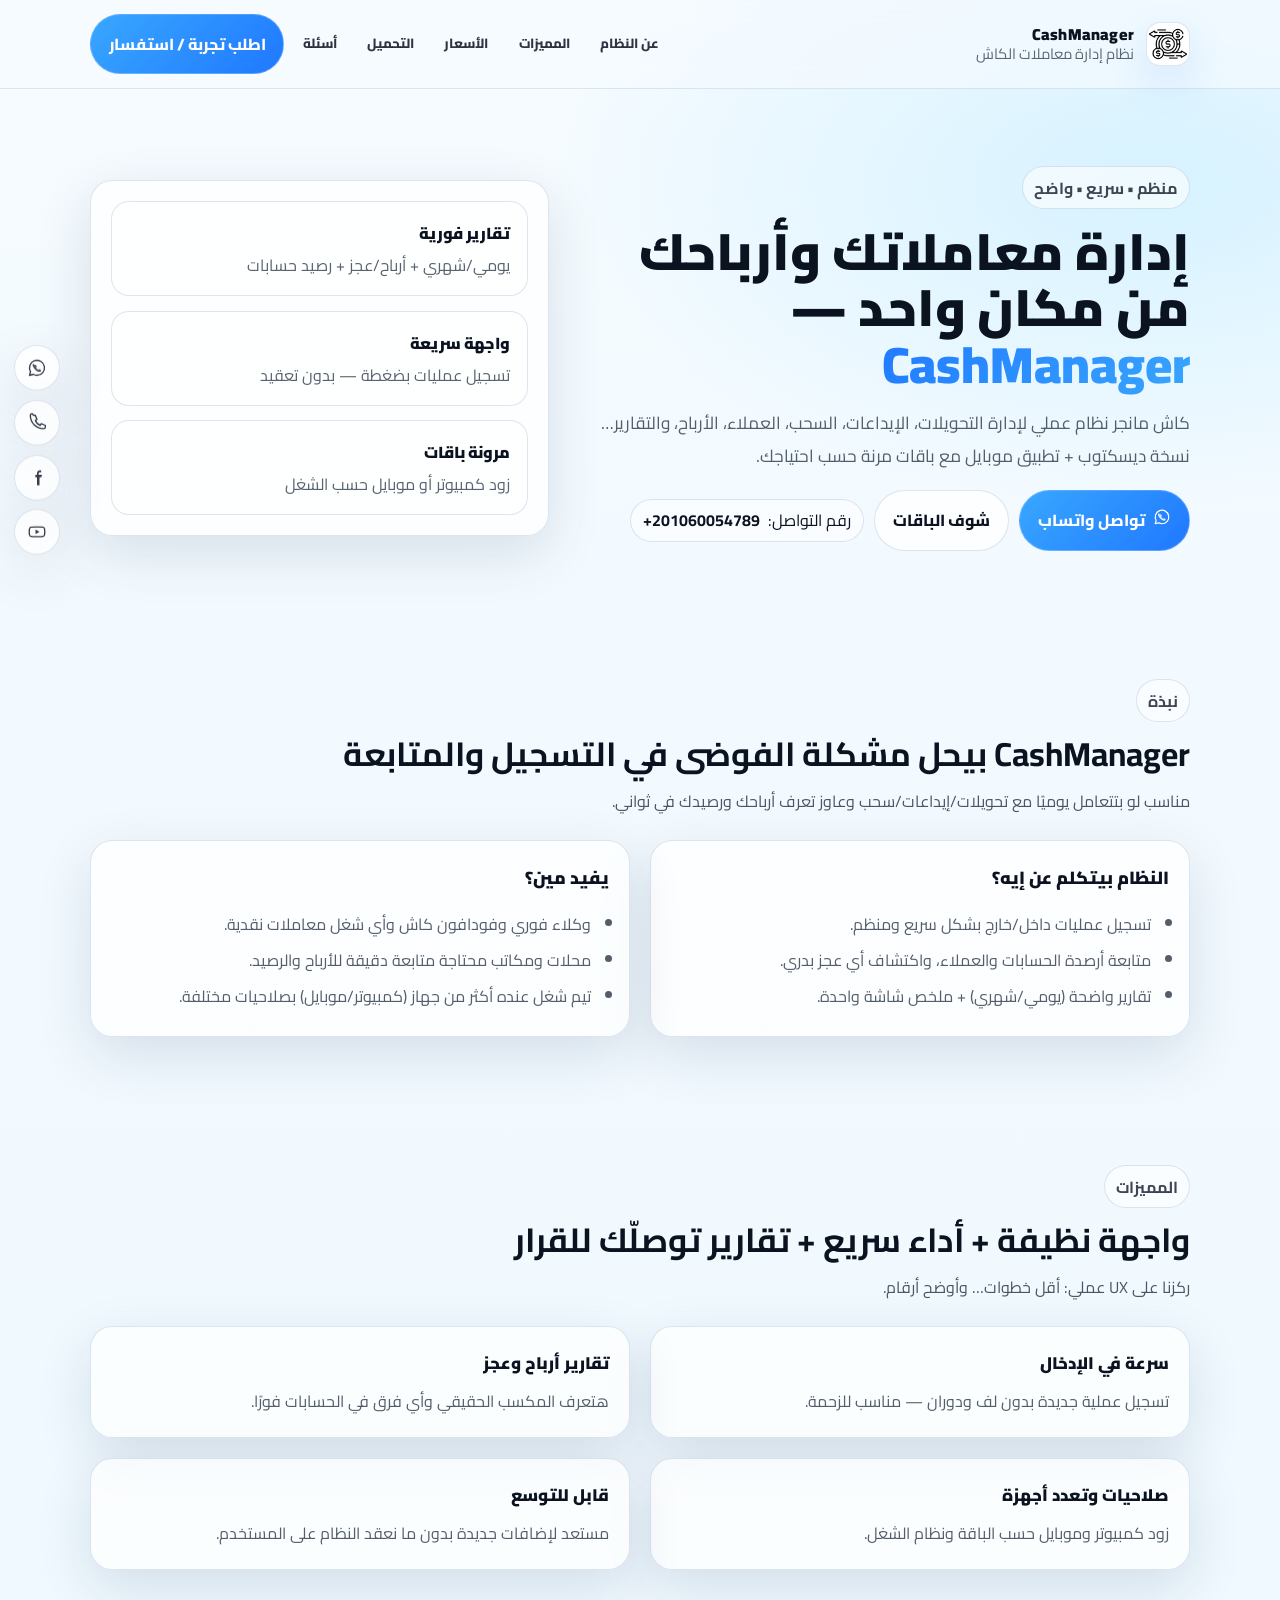
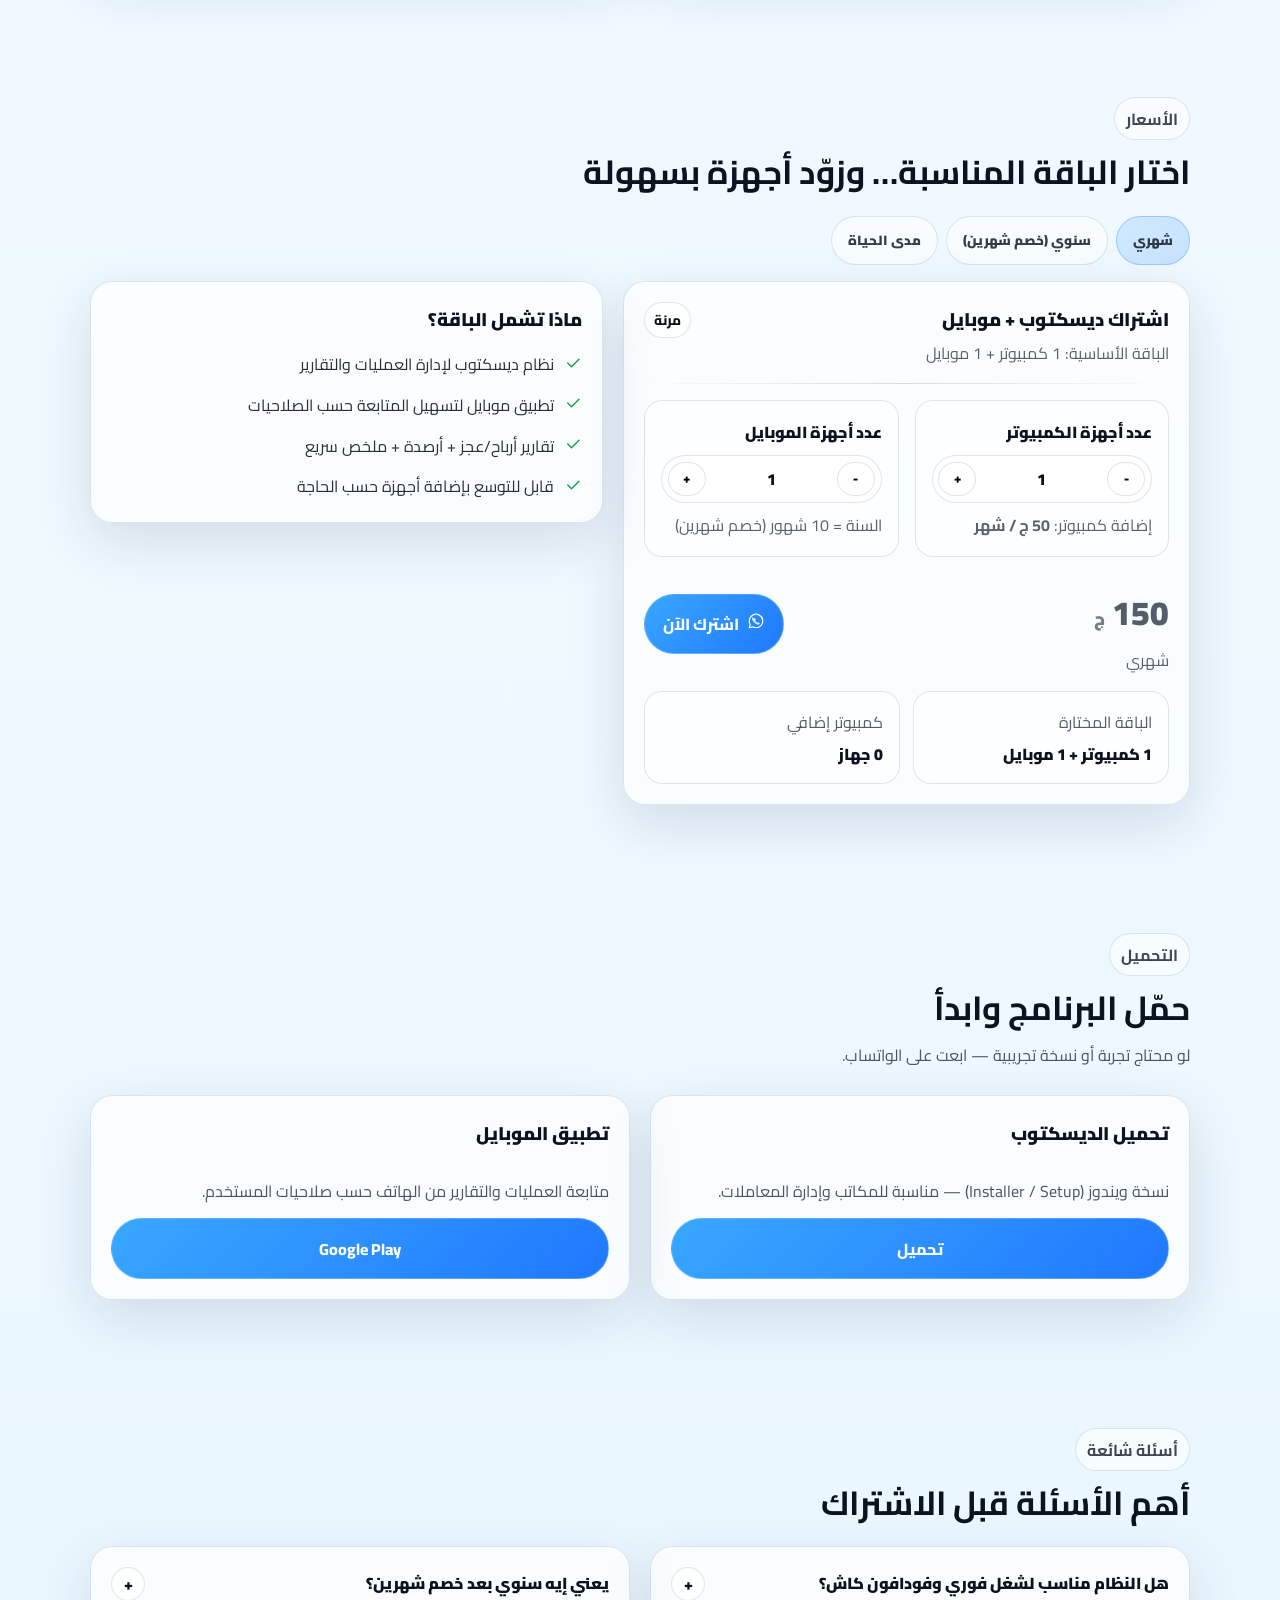
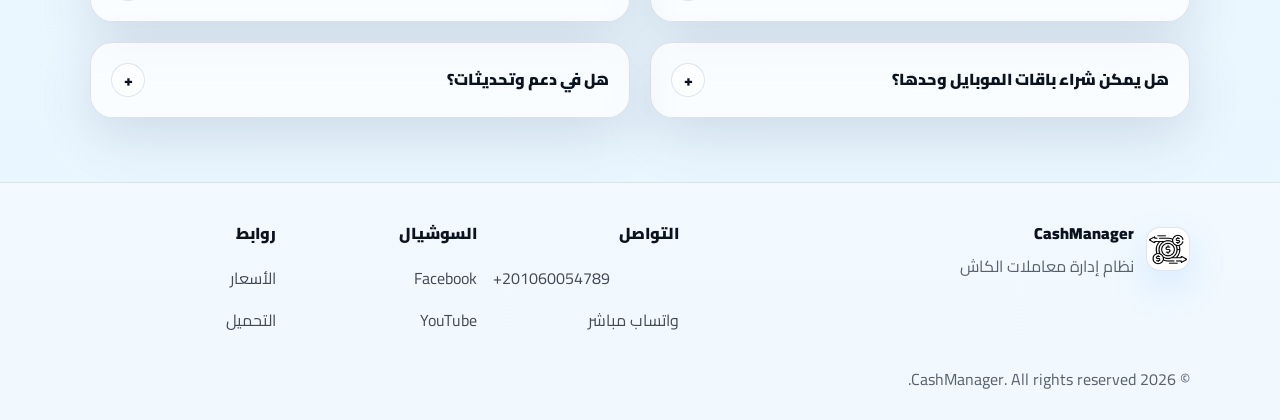
==== index.html @ 5c32ee6b "-- --" ====
<!doctype html>
<html lang="ar" dir="rtl">
	<head>
		<meta charset="utf-8" />
		<meta name="viewport" content="width=device-width, initial-scale=1" />

		<!-- Cairo font -->
		<link rel="preconnect" href="https://fonts.googleapis.com" />
		<link rel="preconnect" href="https://fonts.gstatic.com" crossorigin />
		<link href="https://fonts.googleapis.com/css2?family=Cairo:wght@400;500;600;700;800&display=swap" rel="stylesheet" />

		
		<link href="./_app/immutable/assets/0.DkdfR3IE.css" rel="stylesheet">
		<link href="./_app/immutable/assets/2.aLhR2nIa.css" rel="stylesheet">
		<link rel="modulepreload" href="./_app/immutable/entry/start.CxM_EbAg.js">
		<link rel="modulepreload" href="./_app/immutable/chunks/C6IW5jal.js">
		<link rel="modulepreload" href="./_app/immutable/chunks/QAJu52pt.js">
		<link rel="modulepreload" href="./_app/immutable/chunks/kvc7WWuY.js">
		<link rel="modulepreload" href="./_app/immutable/entry/app.K49QVnxZ.js">
		<link rel="modulepreload" href="./_app/immutable/chunks/BQ19ql32.js">
		<link rel="modulepreload" href="./_app/immutable/nodes/0.DTExUBHx.js">
		<link rel="modulepreload" href="./_app/immutable/chunks/DjCPJbCy.js">
		<link rel="modulepreload" href="./_app/immutable/nodes/2.DR9YFFTE.js"><title>CashManager | كاش مانجر</title><!-- HEAD_svelte-ve8sf5_START --><meta name="description" content="نظام إدارة معاملات وأرباح وتقارير — بسيط، سريع، ومرن. نسخة ديسكتوب + تطبيق موبايل."><meta name="theme-color" content="#39a7ff"><link rel="icon" href="./favicon.png"><meta property="og:title" content="CashManager | كاش مانجر"><meta property="og:description" content="نظام إدارة معاملات وأرباح وتقارير — بسيط، سريع، ومرن. نسخة ديسكتوب + تطبيق موبايل."><meta property="og:type" content="website"><!-- HEAD_svelte-ve8sf5_END -->
	</head>
	<body data-sveltekit-preload-data="hover">
		<div style="display: contents">   <header class="header svelte-vjf5kc"><div class="container bar svelte-vjf5kc"><a class="brand svelte-vjf5kc" href="#top" aria-label="CashManager"><span class="mark svelte-vjf5kc" aria-hidden="true" data-svelte-h="svelte-1oi4big"><img class="logoImg" src="/logo.png" alt=""></span> <div class="brandText svelte-vjf5kc"><div class="name svelte-vjf5kc">CashManager</div> <div class="tag svelte-vjf5kc" data-svelte-h="svelte-ge29hu">نظام إدارة معاملات الكاش</div></div></a> <nav class="nav desktop svelte-vjf5kc" aria-label="Primary"><button class="link svelte-vjf5kc">عن النظام</button><button class="link svelte-vjf5kc">المميزات</button><button class="link svelte-vjf5kc">الأسعار</button><button class="link svelte-vjf5kc">التحميل</button><button class="link svelte-vjf5kc">أسئلة</button> <a class="btn primary" href="https://wa.me/201060054789" target="_blank" rel="noreferrer" data-svelte-h="svelte-kxjh2m">اطلب تجربة / استفسار</a></nav> <button class="burger svelte-vjf5kc" aria-label="Open menu" data-svelte-h="svelte-1cc8hrv"><span class="svelte-vjf5kc"></span> <span class="svelte-vjf5kc"></span> <span class="svelte-vjf5kc"></span></button></div>  </header> <section id="top" class="hero svelte-jypohh"><div class="container content svelte-jypohh"><div class="wrap svelte-jypohh"><div style="--ry:18px; --rdelay:0ms;" class="svelte-14bu1cg"><div class="kicker" data-svelte-h="svelte-1g2v6u5">منظم • سريع • واضح</div> </div> <div style="--ry:18px; --rdelay:90ms;" class="svelte-14bu1cg"><h1 class="h1 svelte-jypohh" data-svelte-h="svelte-66hs6m">إدارة معاملاتك وأرباحك من مكان واحد — <span class="svelte-jypohh">CashManager</span></h1> </div> <div style="--ry:18px; --rdelay:160ms;" class="svelte-14bu1cg"><p class="lead svelte-jypohh" data-svelte-h="svelte-1xpn3n0">كاش مانجر نظام عملي لإدارة التحويلات، الإيداعات، السحب، العملاء، الأرباح، والتقارير…
          <br>نسخة ديسكتوب + تطبيق موبايل مع باقات مرنة حسب احتياجك.</p> </div> <div style="--ry:18px; --rdelay:230ms;" class="svelte-14bu1cg"><div class="cta svelte-jypohh"><a class="btn primary" href="https://wa.me/201060054789" target="_blank" rel="noreferrer"><span class="i svelte-jypohh" aria-hidden="true"><!-- HTML_TAG_START --><svg viewBox="0 0 24 24" fill="none" aria-hidden="true">
    <path d="M12 21a9 9 0 1 0-7.74-4.4L3 21l4.6-1.2A8.96 8.96 0 0 0 12 21Z" stroke="currentColor" stroke-width="1.6" stroke-linejoin="round"/>
    <path d="M9.2 8.8c.3-.4.6-.4.9-.3l.7.3c.2.1.3.2.4.4l.5 1.2c.1.2.1.5-.1.6l-.4.4c-.2.2-.2.4-.1.6.5.9 1.4 1.8 2.3 2.3.2.1.4.1.6-.1l.4-.4c.2-.2.4-.2.6-.1l1.2.5c.2.1.3.2.4.4l.3.7c.1.3 0 .6-.3.9-.5.5-1.7 1-3 .5-1.3-.5-2.7-1.4-4-2.7-1.3-1.3-2.2-2.7-2.7-4-.5-1.3 0-2.5.5-3Z" fill="currentColor" opacity=".85"/>
  </svg><!-- HTML_TAG_END --></span>
            تواصل واتساب</a> <a class="btn" href="#pricing" data-svelte-h="svelte-1r21gbq">شوف الباقات</a> <span class="pill svelte-jypohh">رقم التواصل: <b dir="ltr">+201060054789</b></span></div> </div></div> <div style="--ry:18px; --rdelay:260ms;" class="svelte-14bu1cg"><div class="heroCard card pad svelte-jypohh" data-svelte-h="svelte-6ywtw8"><div class="stat svelte-jypohh"><div class="n svelte-jypohh">تقارير فورية</div> <div class="d svelte-jypohh">يومي/شهري + أرباح/عجز + رصيد حسابات</div></div> <div class="stat svelte-jypohh"><div class="n svelte-jypohh">واجهة سريعة</div> <div class="d svelte-jypohh">تسجيل عمليات بضغطة — بدون تعقيد</div></div> <div class="stat svelte-jypohh"><div class="n svelte-jypohh">مرونة باقات</div> <div class="d svelte-jypohh">زود كمبيوتر أو موبايل حسب الشغل</div></div></div> </div></div> </section> <main><section id="about" class="section"><div class="container"><div style="--ry:14px; --rdelay:0ms;" class="svelte-14bu1cg"><div class="kicker">نبذة</div> <h2 class="h2">CashManager بيحل مشكلة الفوضى في التسجيل والمتابعة</h2> <p class="p">مناسب لو بتتعامل يوميًا مع تحويلات/إيداعات/سحب وعاوز تعرف أرباحك ورصيدك في ثواني.</p> </div> <div class="body svelte-17vlogq"><div class="gridA svelte-1yxn29x"><div style="--ry:14px; --rdelay:0ms;" class="svelte-14bu1cg"><div class="card pad" data-svelte-h="svelte-y9hecr"><div class="t svelte-1yxn29x">النظام بيتكلم عن إيه؟</div> <ul class="bullets svelte-1yxn29x"><li class="svelte-1yxn29x">تسجيل عمليات داخل/خارج بشكل سريع ومنظم.</li> <li class="svelte-1yxn29x">متابعة أرصدة الحسابات والعملاء، واكتشاف أي عجز بدري.</li> <li class="svelte-1yxn29x">تقارير واضحة (يومي/شهري) + ملخص شاشة واحدة.</li></ul></div> </div> <div style="--ry:14px; --rdelay:120ms;" class="svelte-14bu1cg"><div class="card pad" data-svelte-h="svelte-hjtms6"><div class="t svelte-1yxn29x">يفيد مين؟</div> <ul class="bullets svelte-1yxn29x"><li class="svelte-1yxn29x">وكلاء فوري وفودافون كاش وأي شغل معاملات نقدية.</li> <li class="svelte-1yxn29x">محلات ومكاتب محتاجة متابعة دقيقة للأرباح والرصيد.</li> <li class="svelte-1yxn29x">تيم شغل عنده أكثر من جهاز (كمبيوتر/موبايل) بصلاحيات مختلفة.</li></ul></div> </div></div></div></div> </section> <section id="features" class="section"><div class="container"><div style="--ry:14px; --rdelay:0ms;" class="svelte-14bu1cg"><div class="kicker">المميزات</div> <h2 class="h2">واجهة نظيفة + أداء سريع + تقارير توصلّك للقرار</h2> <p class="p">ركزنا على UX عملي: أقل خطوات… وأوضح أرقام.</p> </div> <div class="body svelte-17vlogq"><div class="feat svelte-1yxn29x"><div style="--ry:14px; --rdelay:0ms;" class="svelte-14bu1cg"><div class="card pad item svelte-1yxn29x" data-svelte-h="svelte-co4zle"><div class="h svelte-1yxn29x">سرعة في الإدخال</div> <div class="p svelte-1yxn29x">تسجيل عملية جديدة بدون لف ودوران — مناسب للزحمة.</div></div> </div> <div style="--ry:14px; --rdelay:80ms;" class="svelte-14bu1cg"><div class="card pad item svelte-1yxn29x" data-svelte-h="svelte-3ibjg4"><div class="h svelte-1yxn29x">تقارير أرباح وعجز</div> <div class="p svelte-1yxn29x">هتعرف المكسب الحقيقي وأي فرق في الحسابات فورًا.</div></div> </div> <div style="--ry:14px; --rdelay:160ms;" class="svelte-14bu1cg"><div class="card pad item svelte-1yxn29x" data-svelte-h="svelte-1yn89fn"><div class="h svelte-1yxn29x">صلاحيات وتعدد أجهزة</div> <div class="p svelte-1yxn29x">زود كمبيوتر وموبايل حسب الباقة ونظام الشغل.</div></div> </div> <div style="--ry:14px; --rdelay:240ms;" class="svelte-14bu1cg"><div class="card pad item svelte-1yxn29x" data-svelte-h="svelte-1wn8ois"><div class="h svelte-1yxn29x">قابل للتوسع</div> <div class="p svelte-1yxn29x">مستعد لإضافات جديدة بدون ما نعقد النظام على المستخدم.</div></div> </div></div></div></div> </section> <section id="pricing" class="section"><div class="container"><div style="--ry:14px; --rdelay:0ms;" class="svelte-14bu1cg"><div class="kicker">الأسعار</div> <h2 class="h2">اختار الباقة المناسبة… وزوّد أجهزة بسهولة</h2>  </div> <div class="body svelte-17vlogq"><div class="calc svelte-1x0um4e"><div style="--ry:14px; --rdelay:0ms;" class="svelte-14bu1cg"><div class="tabs svelte-1x0um4e"><button class="svelte-1x0um4e active" data-svelte-h="svelte-qnk1iw">شهري</button> <button class="svelte-1x0um4e" data-svelte-h="svelte-1a4wmz6">سنوي (خصم شهرين)</button> <button class="svelte-1x0um4e" data-svelte-h="svelte-zetodd">مدى الحياة</button></div> </div> <div class="grid2 svelte-1x0um4e"><div style="--ry:14px; --rdelay:0ms;" class="svelte-14bu1cg"><div class="card pad"><div class="top svelte-1x0um4e"><div><div class="title svelte-1x0um4e" data-svelte-h="svelte-15chbm1">اشتراك ديسكتوب + موبايل</div> <div class="hint svelte-1x0um4e">الباقة الأساسية: 1 كمبيوتر + 1 موبايل</div></div> <span class="badge" data-svelte-h="svelte-bb1l2x">مرنة</span></div> <hr class="soft"> <div class="controls svelte-1x0um4e"><div class="ctrl svelte-1x0um4e"><label class="svelte-1x0um4e" data-svelte-h="svelte-1o2yvia">عدد أجهزة الكمبيوتر</label> <div class="stepper svelte-1x0um4e"><button aria-label="decrease pcs" class="svelte-1x0um4e" data-svelte-h="svelte-ekktr4">-</button> <span class="svelte-1x0um4e">1</span> <button aria-label="increase pcs" class="svelte-1x0um4e" data-svelte-h="svelte-90i6ik">+</button></div> <div class="note svelte-1x0um4e">إضافة كمبيوتر: <b>50 ج / شهر</b></div></div> <div class="ctrl svelte-1x0um4e"><label class="svelte-1x0um4e" data-svelte-h="svelte-1q8vytb">عدد أجهزة الموبايل</label> <div class="stepper svelte-1x0um4e"><button aria-label="decrease mobiles" class="svelte-1x0um4e" data-svelte-h="svelte-1qywwrb">-</button> <span class="svelte-1x0um4e">1</span> <button aria-label="increase mobiles" class="svelte-1x0um4e" data-svelte-h="svelte-q1nryv">+</button></div> <div class="note svelte-1x0um4e" data-svelte-h="svelte-i6mmfh">السنة = 10 شهور (خصم شهرين)</div></div></div> <div class="priceLine svelte-1x0um4e"><div class="price svelte-1x0um4e"><div class="p0 svelte-1x0um4e">150 <span class="svelte-1x0um4e" data-svelte-h="svelte-1uv5r7a">ج</span></div> <div class="p1 svelte-1x0um4e" data-svelte-h="svelte-2y8m2e">شهري</div></div> <a class="btn primary" href="https://wa.me/201060054789" target="_blank" rel="noreferrer"><span class="i svelte-1x0um4e" aria-hidden="true"><!-- HTML_TAG_START --><svg viewBox="0 0 24 24" fill="none" aria-hidden="true">
    <path d="M12 21a9 9 0 1 0-7.74-4.4L3 21l4.6-1.2A8.96 8.96 0 0 0 12 21Z" stroke="currentColor" stroke-width="1.6" stroke-linejoin="round"/>
    <path d="M9.2 8.8c.3-.4.6-.4.9-.3l.7.3c.2.1.3.2.4.4l.5 1.2c.1.2.1.5-.1.6l-.4.4c-.2.2-.2.4-.1.6.5.9 1.4 1.8 2.3 2.3.2.1.4.1.6-.1l.4-.4c.2-.2.4-.2.6-.1l1.2.5c.2.1.3.2.4.4l.3.7c.1.3 0 .6-.3.9-.5.5-1.7 1-3 .5-1.3-.5-2.7-1.4-4-2.7-1.3-1.3-2.2-2.7-2.7-4-.5-1.3 0-2.5.5-3Z" fill="currentColor" opacity=".85"/>
  </svg><!-- HTML_TAG_END --></span>
              اشترك الآن</a></div> <div class="miniGrid svelte-1x0um4e"><div class="miniCard svelte-1x0um4e"><div class="k svelte-1x0um4e" data-svelte-h="svelte-qsjwqw">الباقة المختارة</div> <div class="v svelte-1x0um4e">1 كمبيوتر + 1 موبايل</div></div> <div class="miniCard svelte-1x0um4e"><div class="k svelte-1x0um4e" data-svelte-h="svelte-1rzlids">كمبيوتر إضافي</div> <div class="v svelte-1x0um4e">0 جهاز</div></div></div></div> </div> <div style="--ry:14px; --rdelay:120ms;" class="svelte-14bu1cg"><div class="card pad"><div class="title svelte-1x0um4e" data-svelte-h="svelte-1v3eu5p">ماذا تشمل الباقة؟</div> <ul class="list svelte-1x0um4e"><li class="svelte-1x0um4e"><span class="dot svelte-1x0um4e" aria-hidden="true"><!-- HTML_TAG_START --><svg viewBox="0 0 24 24" fill="none" aria-hidden="true">
    <path d="M20 7 10 17l-5-5" stroke="currentColor" stroke-width="2" stroke-linecap="round" stroke-linejoin="round"/>
  </svg><!-- HTML_TAG_END --></span> نظام ديسكتوب لإدارة العمليات والتقارير</li> <li class="svelte-1x0um4e"><span class="dot svelte-1x0um4e" aria-hidden="true"><!-- HTML_TAG_START --><svg viewBox="0 0 24 24" fill="none" aria-hidden="true">
    <path d="M20 7 10 17l-5-5" stroke="currentColor" stroke-width="2" stroke-linecap="round" stroke-linejoin="round"/>
  </svg><!-- HTML_TAG_END --></span> تطبيق موبايل لتسهيل المتابعة حسب الصلاحيات</li> <li class="svelte-1x0um4e"><span class="dot svelte-1x0um4e" aria-hidden="true"><!-- HTML_TAG_START --><svg viewBox="0 0 24 24" fill="none" aria-hidden="true">
    <path d="M20 7 10 17l-5-5" stroke="currentColor" stroke-width="2" stroke-linecap="round" stroke-linejoin="round"/>
  </svg><!-- HTML_TAG_END --></span> تقارير أرباح/عجز + أرصدة + ملخص سريع</li> <li class="svelte-1x0um4e"><span class="dot svelte-1x0um4e" aria-hidden="true"><!-- HTML_TAG_START --><svg viewBox="0 0 24 24" fill="none" aria-hidden="true">
    <path d="M20 7 10 17l-5-5" stroke="currentColor" stroke-width="2" stroke-linecap="round" stroke-linejoin="round"/>
  </svg><!-- HTML_TAG_END --></span> قابل للتوسع بإضافة أجهزة حسب الحاجة</li></ul></div> </div></div> </div>  </div></div> </section> <section id="download" class="section"><div class="container"><div style="--ry:14px; --rdelay:0ms;" class="svelte-14bu1cg"><div class="kicker">التحميل</div> <h2 class="h2">حمّل البرنامج وابدأ</h2> <p class="p">لو محتاج تجربة أو نسخة تجريبية — ابعت على الواتساب.</p> </div> <div class="body svelte-17vlogq"><div class="grid svelte-1964j3o"><div style="--ry:14px; --rdelay:0ms;" class="svelte-14bu1cg"><div class="card pad dl svelte-1964j3o" data-svelte-h="svelte-7nsbp9"><div class="t svelte-1964j3o">تحميل الديسكتوب</div> <p class="p">نسخة ويندوز (Installer / Setup) — مناسبة للمكاتب وإدارة المعاملات.</p> <a class="btn primary" href="#" target="_blank" rel="noreferrer">تحميل</a></div> </div> <div style="--ry:14px; --rdelay:120ms;" class="svelte-14bu1cg"><div class="card pad dl svelte-1964j3o" data-svelte-h="svelte-azy12r"><div class="t svelte-1964j3o">تطبيق الموبايل</div> <p class="p">متابعة العمليات والتقارير من الهاتف حسب صلاحيات المستخدم.</p> <a class="btn primary" href="https://play.google.com/store/apps/details?id=com.elnahas.cashmanager&amp;hl=ar" target="_blank" rel="noreferrer">Google Play</a></div> </div> </div></div></div> </section> <section id="faq" class="section"><div class="container"><div style="--ry:14px; --rdelay:0ms;" class="svelte-14bu1cg"><div class="kicker">أسئلة شائعة</div> <h2 class="h2">أهم الأسئلة قبل الاشتراك</h2>  </div> <div class="body svelte-17vlogq"><div class="grid svelte-1nkvpyk"><div style="--ry:14px; --rdelay:0ms;" class="svelte-14bu1cg"><details class="card pad faq svelte-1nkvpyk"><summary class="svelte-1nkvpyk"><span class="q svelte-1nkvpyk">هل النظام مناسب لشغل فوري وفودافون كاش؟</span> <span class="plus svelte-1nkvpyk" aria-hidden="true" data-svelte-h="svelte-1q7n3av">+</span></summary> <div class="a svelte-1nkvpyk">نعم — هدفه تنظيم تسجيل العمليات والأرباح والتقارير بسرعة وبشكل واضح.</div></details>  </div><div style="--ry:14px; --rdelay:60ms;" class="svelte-14bu1cg"><details class="card pad faq svelte-1nkvpyk"><summary class="svelte-1nkvpyk"><span class="q svelte-1nkvpyk">يعني إيه سنوي بعد خصم شهرين؟</span> <span class="plus svelte-1nkvpyk" aria-hidden="true" data-svelte-h="svelte-1q7n3av">+</span></summary> <div class="a svelte-1nkvpyk">الاشتراك السنوي بيكون بسعر 10 شهور فقط (خصم شهرين) حسب جدول الأسعار.</div></details>  </div><div style="--ry:14px; --rdelay:120ms;" class="svelte-14bu1cg"><details class="card pad faq svelte-1nkvpyk"><summary class="svelte-1nkvpyk"><span class="q svelte-1nkvpyk">هل يمكن شراء باقات الموبايل وحدها؟</span> <span class="plus svelte-1nkvpyk" aria-hidden="true" data-svelte-h="svelte-1q7n3av">+</span></summary> <div class="a svelte-1nkvpyk">لا — باقات الموبايل تعتبر إضافة لأصحاب النظام.</div></details>  </div><div style="--ry:14px; --rdelay:180ms;" class="svelte-14bu1cg"><details class="card pad faq svelte-1nkvpyk"><summary class="svelte-1nkvpyk"><span class="q svelte-1nkvpyk">هل في دعم وتحديثات؟</span> <span class="plus svelte-1nkvpyk" aria-hidden="true" data-svelte-h="svelte-1q7n3av">+</span></summary> <div class="a svelte-1nkvpyk">نعم. في باقة مدى الحياة: السنة الأولى مجانية، وبعدها دعم/صيانة/تحديثات سنويًا برسوم ثابتة.</div></details>  </div> </div></div></div> </section></main> <footer class="foot svelte-1vn5fdb"><div class="container inner svelte-1vn5fdb"><a class="brand svelte-1vn5fdb" href="#top" aria-label="CashManager"><span class="mark svelte-1vn5fdb" aria-hidden="true" data-svelte-h="svelte-1oi4big"><img class="logoImg" src="/logo.png" alt=""></span> <div class="brandText"><div class="name svelte-1vn5fdb">CashManager</div> <div class="tag svelte-1vn5fdb" data-svelte-h="svelte-ge29hu">نظام إدارة معاملات الكاش</div></div></a> <div class="cols svelte-1vn5fdb"><div class="col"><div class="h svelte-1vn5fdb" data-svelte-h="svelte-st1h9c">التواصل</div> <a class="l svelte-1vn5fdb" href="tel:+201060054789" dir="ltr">+201060054789</a> <a class="l svelte-1vn5fdb" href="https://wa.me/201060054789" target="_blank" rel="noreferrer" data-svelte-h="svelte-lhkzzr">واتساب مباشر</a></div> <div class="col" data-svelte-h="svelte-oean12"><div class="h svelte-1vn5fdb">السوشيال</div> <a class="l svelte-1vn5fdb" href="https://www.facebook.com/kash.manjr.adart.mhlat.almwbayl" target="_blank" rel="noreferrer">Facebook</a> <a class="l svelte-1vn5fdb" href="https://www.youtube.com/@NexttFix" target="_blank" rel="noreferrer">YouTube</a></div> <div class="col" data-svelte-h="svelte-2umzx9"><div class="h svelte-1vn5fdb">روابط</div> <a class="l svelte-1vn5fdb" href="#pricing">الأسعار</a> <a class="l svelte-1vn5fdb" href="#download">التحميل</a></div></div></div> <div class="container copy svelte-1vn5fdb">© 2026 CashManager. All rights reserved.</div> </footer> <div class="dock svelte-pqv0c7" aria-label="Quick contact"><a class="fab svelte-pqv0c7" href="https://wa.me/201060054789" target="_blank" rel="noreferrer" aria-label="WhatsApp"><!-- HTML_TAG_START --><svg viewBox="0 0 24 24" fill="none" aria-hidden="true">
    <path d="M12 21a9 9 0 1 0-7.74-4.4L3 21l4.6-1.2A8.96 8.96 0 0 0 12 21Z" stroke="currentColor" stroke-width="1.6" stroke-linejoin="round"/>
    <path d="M9.2 8.8c.3-.4.6-.4.9-.3l.7.3c.2.1.3.2.4.4l.5 1.2c.1.2.1.5-.1.6l-.4.4c-.2.2-.2.4-.1.6.5.9 1.4 1.8 2.3 2.3.2.1.4.1.6-.1l.4-.4c.2-.2.4-.2.6-.1l1.2.5c.2.1.3.2.4.4l.3.7c.1.3 0 .6-.3.9-.5.5-1.7 1-3 .5-1.3-.5-2.7-1.4-4-2.7-1.3-1.3-2.2-2.7-2.7-4-.5-1.3 0-2.5.5-3Z" fill="currentColor" opacity=".85"/>
  </svg><!-- HTML_TAG_END --></a> <a class="fab svelte-pqv0c7" href="tel:+201060054789" aria-label="Call"><!-- HTML_TAG_START --><svg viewBox="0 0 24 24" fill="none" aria-hidden="true">
    <path d="M8 3h2l2 5-2 1c1 3 3 5 6 6l1-2 5 2v2c0 1-1 2-2 2-9 0-16-7-16-16 0-1 1-2 2-2Z" stroke="currentColor" stroke-width="1.6" stroke-linejoin="round"/>
  </svg><!-- HTML_TAG_END --></a> <a class="fab svelte-pqv0c7" href="https://www.facebook.com/kash.manjr.adart.mhlat.almwbayl" target="_blank" rel="noreferrer" aria-label="Facebook"><!-- HTML_TAG_START --><svg viewBox="0 0 24 24" fill="none" aria-hidden="true">
    <path d="M14 8.5V7c0-.8.7-1.5 1.5-1.5H17V3h-1.5C13.6 3 12 4.6 12 6.5v2H10v3h2V21h3v-9.5h2.2L18 8.5H15Z" fill="currentColor"/>
  </svg><!-- HTML_TAG_END --></a> <a class="fab svelte-pqv0c7" href="https://www.youtube.com/@NexttFix" target="_blank" rel="noreferrer" aria-label="YouTube"><!-- HTML_TAG_START --><svg viewBox="0 0 24 24" fill="none" aria-hidden="true">
    <path d="M21 8.2c.2 1 .3 2.3.3 3.8s-.1 2.8-.3 3.8c-.2.9-.9 1.6-1.8 1.8-1 .2-2.8.3-7.2.3s-6.2-.1-7.2-.3c-.9-.2-1.6-.9-1.8-1.8-.2-1-.3-2.3-.3-3.8s.1-2.8.3-3.8c.2-.9.9-1.6 1.8-1.8 1-.2 2.8-.3 7.2-.3s6.2.1 7.2.3c.9.2 1.6.9 1.8 1.8Z" stroke="currentColor" stroke-width="1.6"/>
    <path d="M10.2 9.4v5.2l4.8-2.6-4.8-2.6Z" fill="currentColor"/>
  </svg><!-- HTML_TAG_END --></a></div>  
			
			<script>
				{
					__sveltekit_12r2wpc = {
						base: new URL(".", location).pathname.slice(0, -1),
						assets: "/CashManager"
					};

					const element = document.currentScript.parentElement;

					Promise.all([
						import("./_app/immutable/entry/start.CxM_EbAg.js"),
						import("./_app/immutable/entry/app.K49QVnxZ.js")
					]).then(([kit, app]) => {
						kit.start(app, element, {
							node_ids: [0, 2],
							data: [null,null],
							form: null,
							error: null
						});
					});
				}
			</script>
		</div>
	</body>
</html>
---- _app/immutable/assets/0.DkdfR3IE.css ----
:root{--bg0: #f5fbff;--bg1: #e9f6ff;--ink: #0b1220;--muted: #4b5563;--primary: #39a7ff;--primary-2: #6ad3ff;--accent: #1f78ff;--ok: #16a34a;--card: rgba(255,255,255,.72);--border: rgba(30, 72, 120, .14);--shadow: 0 18px 55px rgba(10, 34, 66, .12);--radius: 22px;--container: 1100px;--h1: clamp(2rem, 4vw, 3.4rem);--h2: clamp(1.5rem, 2.6vw, 2.3rem);--p: clamp(1rem, 1.2vw, 1.05rem)}*{box-sizing:border-box}html{scroll-behavior:smooth}body{margin:0;font-family:Cairo,system-ui,-apple-system,Segoe UI,Roboto,Arial,sans-serif;color:var(--ink);background:radial-gradient(1200px 600px at 20% -10%,rgba(57,167,255,.25),transparent 55%),radial-gradient(1000px 550px at 90% 5%,rgba(106,211,255,.22),transparent 60%),linear-gradient(180deg,var(--bg0),var(--bg1))}a{color:inherit;text-decoration:none}button,input,select{font-family:inherit}img,video{max-width:100%;display:block}.container{width:min(var(--container),calc(100% - 2rem));margin:0 auto}.section{padding:clamp(3rem,5vw,5rem) 0}.kicker{display:inline-flex;gap:.5rem;align-items:center;font-weight:700;color:#0b1220c7;background:#fff9;border:1px solid var(--border);padding:.35rem .7rem;border-radius:999px;-webkit-backdrop-filter:blur(10px);backdrop-filter:blur(10px)}.h2{font-size:var(--h2);margin:.8rem 0 0;line-height:1.15}.p{font-size:var(--p);color:var(--muted);line-height:1.9;margin:.8rem 0 0}.card{background:var(--card);border:1px solid var(--border);border-radius:var(--radius);box-shadow:var(--shadow);-webkit-backdrop-filter:blur(12px);backdrop-filter:blur(12px)}.card.pad{padding:1.25rem}.btn{display:inline-flex;align-items:center;justify-content:center;gap:.55rem;padding:.9rem 1.1rem;border-radius:999px;border:1px solid var(--border);background:#ffffffb8;color:var(--ink);cursor:pointer;font-weight:800;transition:transform .18s ease,box-shadow .18s ease,background .18s ease}.btn:hover{transform:translateY(-1px);background:#ffffffe6}.btn:active{transform:translateY(0)}.btn.primary{background:linear-gradient(135deg,var(--primary),var(--accent));color:#fff;border-color:#ffffff38}.btn.primary:hover{box-shadow:0 18px 55px #1f78ff38}.badge{display:inline-flex;align-items:center;padding:.25rem .55rem;border-radius:999px;font-size:.85rem;font-weight:800;border:1px solid var(--border);background:#ffffffb3}hr.soft{border:none;height:1px;background:linear-gradient(90deg,transparent,rgba(30,72,120,.18),transparent);margin:1rem 0}@media (prefers-reduced-motion: reduce){html{scroll-behavior:auto}}
---- _app/immutable/assets/2.aLhR2nIa.css ----
.header.svelte-vjf5kc.svelte-vjf5kc{position:sticky;top:0;z-index:40;-webkit-backdrop-filter:blur(12px);backdrop-filter:blur(12px);background:#f5fbff9e;border-bottom:1px solid rgba(30,72,120,.12)}.bar.svelte-vjf5kc.svelte-vjf5kc{display:flex;align-items:center;justify-content:space-between;padding:.85rem 0;gap:.8rem}.brand.svelte-vjf5kc.svelte-vjf5kc{display:flex;align-items:center;gap:.75rem}.mark.svelte-vjf5kc.svelte-vjf5kc{width:44px;height:44px;border-radius:14px;background:#fff;border:1px solid rgba(30,72,120,.14);box-shadow:0 16px 40px #1f78ff24;display:flex;align-items:center;justify-content:center;overflow:hidden;padding:.15rem}.brandText.svelte-vjf5kc.svelte-vjf5kc{display:flex;flex-direction:column;line-height:1.1}.name.svelte-vjf5kc.svelte-vjf5kc{font-weight:900;letter-spacing:.2px}.tag.svelte-vjf5kc.svelte-vjf5kc{font-size:.92rem;color:#4b5563e6;margin-top:.15rem}.nav.svelte-vjf5kc.svelte-vjf5kc{display:flex;align-items:center;gap:.4rem}.link.svelte-vjf5kc.svelte-vjf5kc{background:transparent;border:none;padding:.65rem .75rem;border-radius:999px;cursor:pointer;font-weight:800;color:#0b1220d9;transition:background .15s ease,transform .15s ease}.link.svelte-vjf5kc.svelte-vjf5kc:hover{background:#ffffffb3;transform:translateY(-1px)}.burger.svelte-vjf5kc.svelte-vjf5kc{display:none;background:transparent;border:none;padding:.55rem .65rem;border-radius:14px;cursor:pointer}.burger.svelte-vjf5kc span.svelte-vjf5kc{display:block;width:22px;height:2px;background:#0b1220c7;margin:5px 0;border-radius:999px}.mobile.svelte-vjf5kc.svelte-vjf5kc{padding:.6rem 0 1rem}.mobileCard.svelte-vjf5kc.svelte-vjf5kc{display:flex;flex-direction:column;gap:.55rem}.mLink.svelte-vjf5kc.svelte-vjf5kc{text-align:right;background:#fff9;border:1px solid rgba(30,72,120,.14);padding:.85rem 1rem;border-radius:16px;font-weight:800;cursor:pointer}.full.svelte-vjf5kc.svelte-vjf5kc{width:100%}@media (max-width: 919px){.desktop.svelte-vjf5kc.svelte-vjf5kc{display:none}.burger.svelte-vjf5kc.svelte-vjf5kc{display:block}}div.svelte-14bu1cg{opacity:0;transform:translateY(var(--ry, 14px));transition:opacity .6s ease,transform .6s ease;transition-delay:var(--rdelay, 0ms);will-change:opacity,transform}div.visible.svelte-14bu1cg{opacity:1;transform:translateY(0)}@media (prefers-reduced-motion: reduce){div.svelte-14bu1cg{opacity:1;transform:none;transition:none}}.hero.svelte-jypohh.svelte-jypohh{position:relative;padding:clamp(3.5rem,6vw,5.5rem) 0 clamp(2.6rem,5vw,4rem);overflow:hidden}.content.svelte-jypohh.svelte-jypohh{position:relative;display:grid;grid-template-columns:1.15fr .85fr;gap:1.25rem;align-items:center}.wrap.svelte-jypohh.svelte-jypohh{max-width:640px}.h1.svelte-jypohh.svelte-jypohh{font-size:var(--h1);line-height:1.1;margin:.9rem 0 0;font-weight:900}.h1.svelte-jypohh span.svelte-jypohh{background:linear-gradient(135deg,var(--accent),var(--primary));-webkit-background-clip:text;background-clip:text;color:transparent}.lead.svelte-jypohh.svelte-jypohh{margin:.9rem 0 0;font-size:clamp(1.05rem,1.35vw,1.18rem);color:#4b5563f2;line-height:1.9}.cta.svelte-jypohh.svelte-jypohh{margin-top:1.1rem;display:flex;flex-wrap:wrap;gap:.65rem;align-items:center}.i.svelte-jypohh svg{width:18px;height:18px}.pill.svelte-jypohh.svelte-jypohh{display:inline-flex;align-items:center;gap:.5rem;padding:.35rem .75rem;border-radius:999px;border:1px solid var(--border);background:#ffffff8c}.heroCard.svelte-jypohh.svelte-jypohh{display:flex;flex-direction:column;gap:.9rem}.stat.svelte-jypohh.svelte-jypohh{background:#ffffff9e;border:1px solid rgba(30,72,120,.14);border-radius:18px;padding:1rem 1.05rem}.n.svelte-jypohh.svelte-jypohh{font-weight:900}.d.svelte-jypohh.svelte-jypohh{margin-top:.25rem;color:#4b5563eb;line-height:1.7}@media (max-width: 980px){.content.svelte-jypohh.svelte-jypohh{grid-template-columns:1fr}.heroCard.svelte-jypohh.svelte-jypohh{margin-top:1rem}}.body.svelte-17vlogq{margin-top:1.5rem}.calc.svelte-1x0um4e.svelte-1x0um4e.svelte-1x0um4e{margin-top:1.25rem}.tabs.svelte-1x0um4e.svelte-1x0um4e.svelte-1x0um4e{display:flex;flex-wrap:wrap;gap:.5rem;align-items:center}.tabs.svelte-1x0um4e button.svelte-1x0um4e.svelte-1x0um4e{border:1px solid rgba(30,72,120,.14);background:#ffffff8c;padding:.7rem 1rem;border-radius:999px;cursor:pointer;font-weight:900;color:#0b1220d1;transition:transform .18s ease,background .18s ease}.tabs.svelte-1x0um4e button.svelte-1x0um4e.svelte-1x0um4e:hover{transform:translateY(-1px);background:#fffc}.tabs.svelte-1x0um4e button.active.svelte-1x0um4e.svelte-1x0um4e{background:linear-gradient(135deg,#39a7ff2e,#1f78ff2e);border-color:#1f78ff47}.grid2.svelte-1x0um4e.svelte-1x0um4e.svelte-1x0um4e{margin-top:1rem;display:grid;grid-template-columns:1.05fr .95fr;gap:1.25rem;align-items:start}.top.svelte-1x0um4e.svelte-1x0um4e.svelte-1x0um4e{display:flex;justify-content:space-between;align-items:start;gap:.8rem}.title.svelte-1x0um4e.svelte-1x0um4e.svelte-1x0um4e{font-weight:900;font-size:1.15rem}.hint.svelte-1x0um4e.svelte-1x0um4e.svelte-1x0um4e{margin-top:.25rem;color:#4b5563eb;line-height:1.6}.controls.svelte-1x0um4e.svelte-1x0um4e.svelte-1x0um4e{display:grid;grid-template-columns:1fr 1fr;gap:1rem;margin:.9rem 0 0}.controls.one.svelte-1x0um4e.svelte-1x0um4e.svelte-1x0um4e{grid-template-columns:1fr}label.svelte-1x0um4e.svelte-1x0um4e.svelte-1x0um4e{font-weight:900;display:block}.ctrl.svelte-1x0um4e.svelte-1x0um4e.svelte-1x0um4e{background:#ffffff8c;border:1px solid rgba(30,72,120,.14);border-radius:18px;padding:1rem}.stepper.svelte-1x0um4e.svelte-1x0um4e.svelte-1x0um4e{margin-top:.55rem;display:flex;align-items:center;justify-content:space-between;gap:.6rem;background:#ffffffbf;border:1px solid rgba(30,72,120,.14);border-radius:999px;padding:.35rem}.stepper.svelte-1x0um4e button.svelte-1x0um4e.svelte-1x0um4e{width:38px;height:34px;border-radius:999px;border:1px solid rgba(30,72,120,.14);background:#ffffffe6;cursor:pointer;font-weight:900;transition:transform .15s ease}.stepper.svelte-1x0um4e button.svelte-1x0um4e.svelte-1x0um4e:hover{transform:translateY(-1px)}.stepper.svelte-1x0um4e span.svelte-1x0um4e.svelte-1x0um4e{min-width:28px;text-align:center;font-weight:900}.note.svelte-1x0um4e.svelte-1x0um4e.svelte-1x0um4e{margin-top:.45rem;color:#4b5563eb}.priceLine.svelte-1x0um4e.svelte-1x0um4e.svelte-1x0um4e{margin-top:1rem;display:flex;align-items:center;justify-content:space-between;gap:1rem;flex-wrap:wrap}.price.svelte-1x0um4e .p0.svelte-1x0um4e.svelte-1x0um4e{font-size:2.1rem;font-weight:950}.price.svelte-1x0um4e .p0.svelte-1x0um4e span.svelte-1x0um4e{font-size:1.1rem;font-weight:900;opacity:.8}.price.svelte-1x0um4e .p1.svelte-1x0um4e.svelte-1x0um4e{color:#4b5563eb;margin-top:.1rem}.miniGrid.svelte-1x0um4e.svelte-1x0um4e.svelte-1x0um4e{margin-top:1rem;display:grid;grid-template-columns:1fr 1fr;gap:.8rem}.miniCard.svelte-1x0um4e.svelte-1x0um4e.svelte-1x0um4e{background:#ffffff8c;border:1px solid rgba(30,72,120,.14);border-radius:18px;padding:.9rem 1rem}.miniCard.svelte-1x0um4e .k.svelte-1x0um4e.svelte-1x0um4e{color:#4b5563f2}.miniCard.svelte-1x0um4e .v.svelte-1x0um4e.svelte-1x0um4e{font-weight:950;margin-top:.15rem}.list.svelte-1x0um4e.svelte-1x0um4e.svelte-1x0um4e{margin:.9rem 0 0;padding:0;list-style:none;display:flex;flex-direction:column;gap:.75rem}.list.svelte-1x0um4e li.svelte-1x0um4e.svelte-1x0um4e{display:flex;gap:.6rem;align-items:flex-start;color:#0b1220e0;line-height:1.7}.dot.svelte-1x0um4e svg{width:18px;height:18px;color:var(--ok);margin-top:.15rem;flex:0 0 auto}.bigPrice.svelte-1x0um4e .p0.svelte-1x0um4e.svelte-1x0um4e{font-size:2.4rem;font-weight:950}.bigPrice.svelte-1x0um4e .p1.svelte-1x0um4e.svelte-1x0um4e{color:#4b5563eb;margin-top:.2rem}.noteBox.svelte-1x0um4e.svelte-1x0um4e.svelte-1x0um4e{margin:.9rem 0 1rem;background:#ffffff8c;border:1px solid rgba(30,72,120,.14);border-radius:18px;padding:1rem;display:flex;flex-direction:column;gap:.35rem;line-height:1.75}.p0.svelte-1x0um4e.svelte-1x0um4e.svelte-1x0um4e{color:#4b5563f2;line-height:1.85;margin:.55rem 0 0}.full.svelte-1x0um4e.svelte-1x0um4e.svelte-1x0um4e{width:100%}.i.svelte-1x0um4e svg{width:18px;height:18px}@media (max-width: 980px){.grid2.svelte-1x0um4e.svelte-1x0um4e.svelte-1x0um4e{grid-template-columns:1fr}}@media (max-width: 520px){.controls.svelte-1x0um4e.svelte-1x0um4e.svelte-1x0um4e,.miniGrid.svelte-1x0um4e.svelte-1x0um4e.svelte-1x0um4e{grid-template-columns:1fr}}.grid.svelte-1db9z81.svelte-1db9z81{display:grid;grid-template-columns:1fr 1fr;gap:1.25rem}.t.svelte-1db9z81.svelte-1db9z81{font-weight:900}.tableWrap.svelte-1db9z81.svelte-1db9z81{margin-top:.9rem;border-radius:18px;border:1px solid rgba(30,72,120,.14);overflow:auto;background:#fff9}table.svelte-1db9z81.svelte-1db9z81{width:100%;border-collapse:collapse;min-width:520px}th.svelte-1db9z81.svelte-1db9z81,td.svelte-1db9z81.svelte-1db9z81{padding:.85rem 1rem;border-bottom:1px solid rgba(30,72,120,.12);text-align:right;white-space:nowrap}thead.svelte-1db9z81 th.svelte-1db9z81{font-weight:950;background:linear-gradient(135deg,#39a7ff1f,#1f78ff14)}tbody.svelte-1db9z81 tr:hover td.svelte-1db9z81{background:#ffffffeb}.note.svelte-1db9z81.svelte-1db9z81{margin-top:.8rem;color:#4b5563eb;line-height:1.8}@media (max-width: 980px){.grid.svelte-1db9z81.svelte-1db9z81{grid-template-columns:1fr}table.svelte-1db9z81.svelte-1db9z81{min-width:0}}.grid.svelte-1964j3o{display:grid;grid-template-columns:1fr 1fr;gap:1.25rem}.t.svelte-1964j3o{font-weight:950;font-size:1.15rem}.dl.svelte-1964j3o{display:flex;flex-direction:column;gap:.75rem}@media (max-width: 900px){.grid.svelte-1964j3o{grid-template-columns:1fr}}.grid.svelte-1nkvpyk.svelte-1nkvpyk{display:grid;grid-template-columns:1fr 1fr;gap:1.25rem}.faq.svelte-1nkvpyk summary.svelte-1nkvpyk{list-style:none;cursor:pointer;display:flex;align-items:center;justify-content:space-between;gap:1rem}.faq.svelte-1nkvpyk summary.svelte-1nkvpyk::-webkit-details-marker{display:none}.q.svelte-1nkvpyk.svelte-1nkvpyk{font-weight:950;line-height:1.6}.a.svelte-1nkvpyk.svelte-1nkvpyk{margin-top:.75rem;color:#4b5563eb;line-height:1.9}.plus.svelte-1nkvpyk.svelte-1nkvpyk{width:34px;height:34px;border-radius:999px;border:1px solid rgba(30,72,120,.14);background:#ffffffb3;display:grid;place-items:center;font-weight:950;transition:transform .2s ease}details[open].svelte-1nkvpyk .plus.svelte-1nkvpyk{transform:rotate(45deg)}@media (max-width: 980px){.grid.svelte-1nkvpyk.svelte-1nkvpyk{grid-template-columns:1fr}}.foot.svelte-1vn5fdb{padding:2.2rem 0 1.6rem;border-top:1px solid rgba(30,72,120,.12);background:#ffffff59}.inner.svelte-1vn5fdb{display:grid;grid-template-columns:1fr 1.2fr;gap:1.25rem;align-items:start}.brand.svelte-1vn5fdb{display:flex;gap:.75rem;align-items:center}.mark.svelte-1vn5fdb{width:44px;height:44px;border-radius:14px;background:#fff;border:1px solid rgba(30,72,120,.14);box-shadow:0 16px 40px #1f78ff24;display:flex;align-items:center;justify-content:center;overflow:hidden;padding:.15rem}.name.svelte-1vn5fdb{font-weight:950}.tag.svelte-1vn5fdb{color:#4b5563eb;margin-top:.15rem}.cols.svelte-1vn5fdb{display:grid;grid-template-columns:repeat(3,1fr);gap:1rem}.h.svelte-1vn5fdb{font-weight:950;margin-bottom:.6rem}.l.svelte-1vn5fdb{display:block;padding:.35rem 0;color:#0b1220d6;opacity:.9}.l.svelte-1vn5fdb:hover{opacity:1;text-decoration:underline;text-underline-offset:4px}.copy.svelte-1vn5fdb{margin-top:1.5rem;color:#4b5563eb}@media (max-width: 980px){.inner.svelte-1vn5fdb{grid-template-columns:1fr}}@media (max-width: 700px){.cols.svelte-1vn5fdb{grid-template-columns:1fr}}.dock.svelte-pqv0c7{position:fixed;left:14px;top:50%;transform:translateY(-50%);display:flex;flex-direction:column;gap:.55rem;z-index:60}.fab.svelte-pqv0c7{width:46px;height:46px;border-radius:999px;background:#ffffffb8;border:1px solid rgba(30,72,120,.14);box-shadow:0 18px 55px #0a22421f;display:grid;place-items:center;-webkit-backdrop-filter:blur(12px);backdrop-filter:blur(12px);transition:transform .18s ease,background .18s ease}.fab.svelte-pqv0c7:hover{transform:translateY(-2px);background:#ffffffeb}.fab.svelte-pqv0c7 svg{width:20px;height:20px;color:#0b1220d1}.top.svelte-pqv0c7{position:fixed;right:14px;bottom:14px;width:52px;height:52px;border-radius:999px;background:linear-gradient(135deg,var(--primary),var(--accent));border:1px solid rgba(255,255,255,.22);box-shadow:0 18px 55px #1f78ff2e;cursor:pointer;z-index:60;display:grid;place-items:center;transition:transform .18s ease}.top.svelte-pqv0c7:hover{transform:translateY(-2px)}.top.svelte-pqv0c7 svg{width:22px;height:22px;color:#fff}@media (max-width: 520px){.dock.svelte-pqv0c7{left:10px}.fab.svelte-pqv0c7{width:44px;height:44px}}@media (prefers-reduced-motion: reduce){.fab.svelte-pqv0c7,.top.svelte-pqv0c7{transition:none}}.gridA.svelte-1yxn29x.svelte-1yxn29x{display:grid;grid-template-columns:1fr 1fr;gap:1.25rem}.t.svelte-1yxn29x.svelte-1yxn29x{font-weight:950;font-size:1.1rem}.bullets.svelte-1yxn29x.svelte-1yxn29x{margin:.85rem 0 0;padding:0 1.1rem 0 0;color:#4b5563f2;line-height:2}.bullets.svelte-1yxn29x li.svelte-1yxn29x{margin:.25rem 0}.feat.svelte-1yxn29x.svelte-1yxn29x{display:grid;grid-template-columns:1fr 1fr;gap:1.25rem}.item.svelte-1yxn29x .h.svelte-1yxn29x{font-weight:950;font-size:1.05rem}.item.svelte-1yxn29x .p.svelte-1yxn29x{color:#4b5563f2;line-height:1.9;margin-top:.45rem}@media (max-width: 980px){.gridA.svelte-1yxn29x.svelte-1yxn29x,.feat.svelte-1yxn29x.svelte-1yxn29x{grid-template-columns:1fr}}
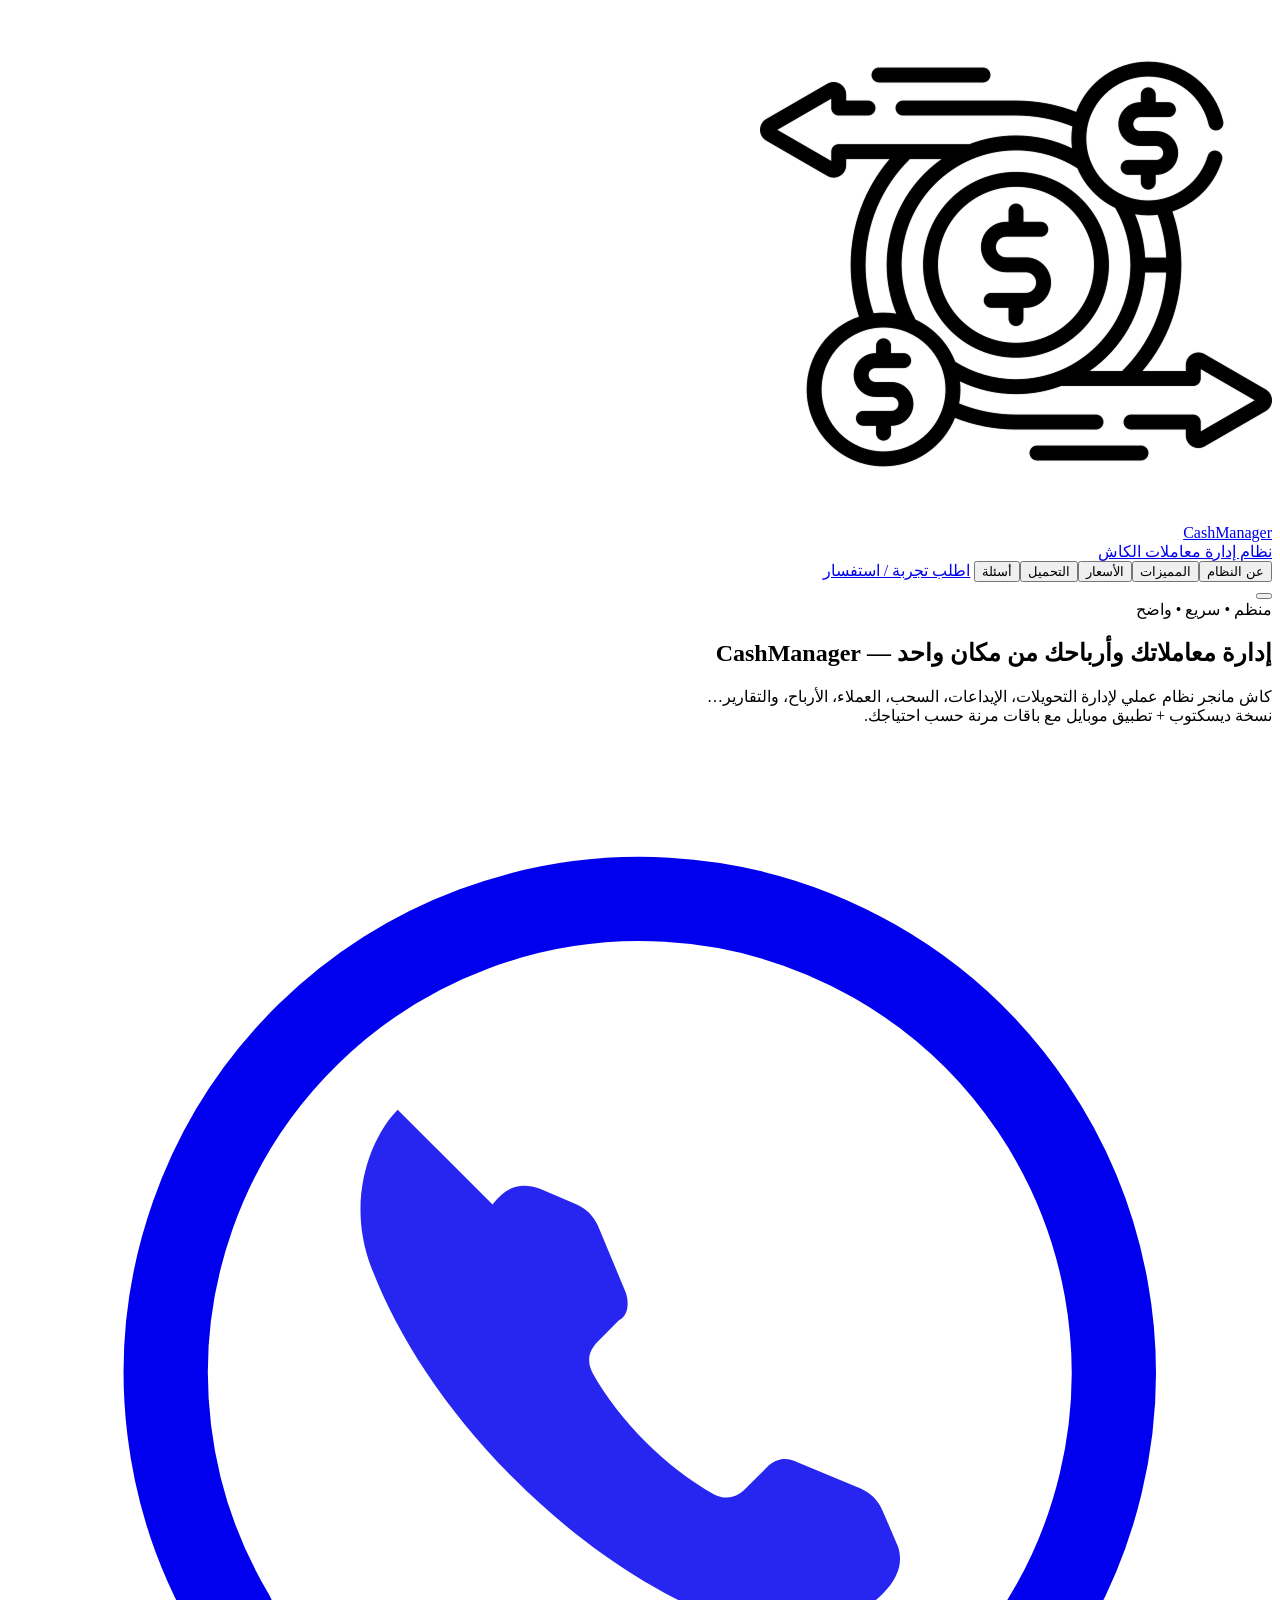
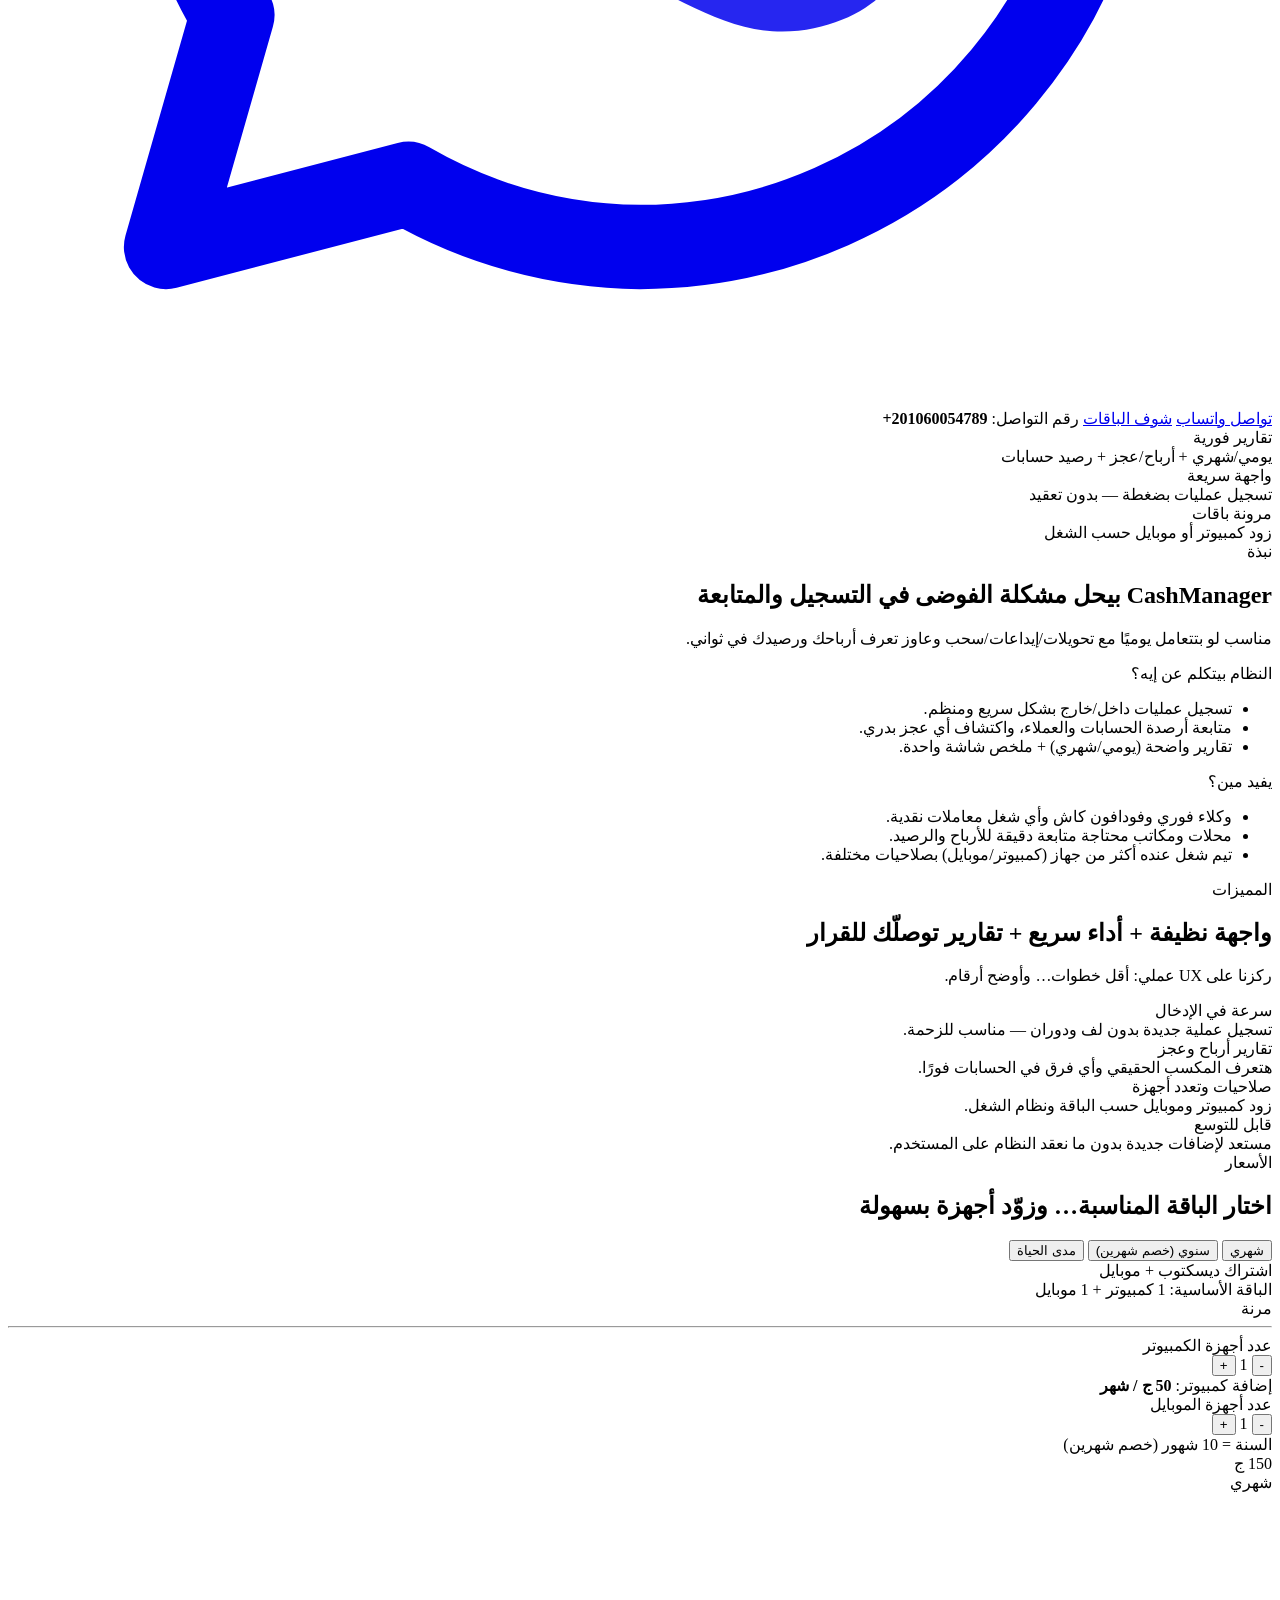
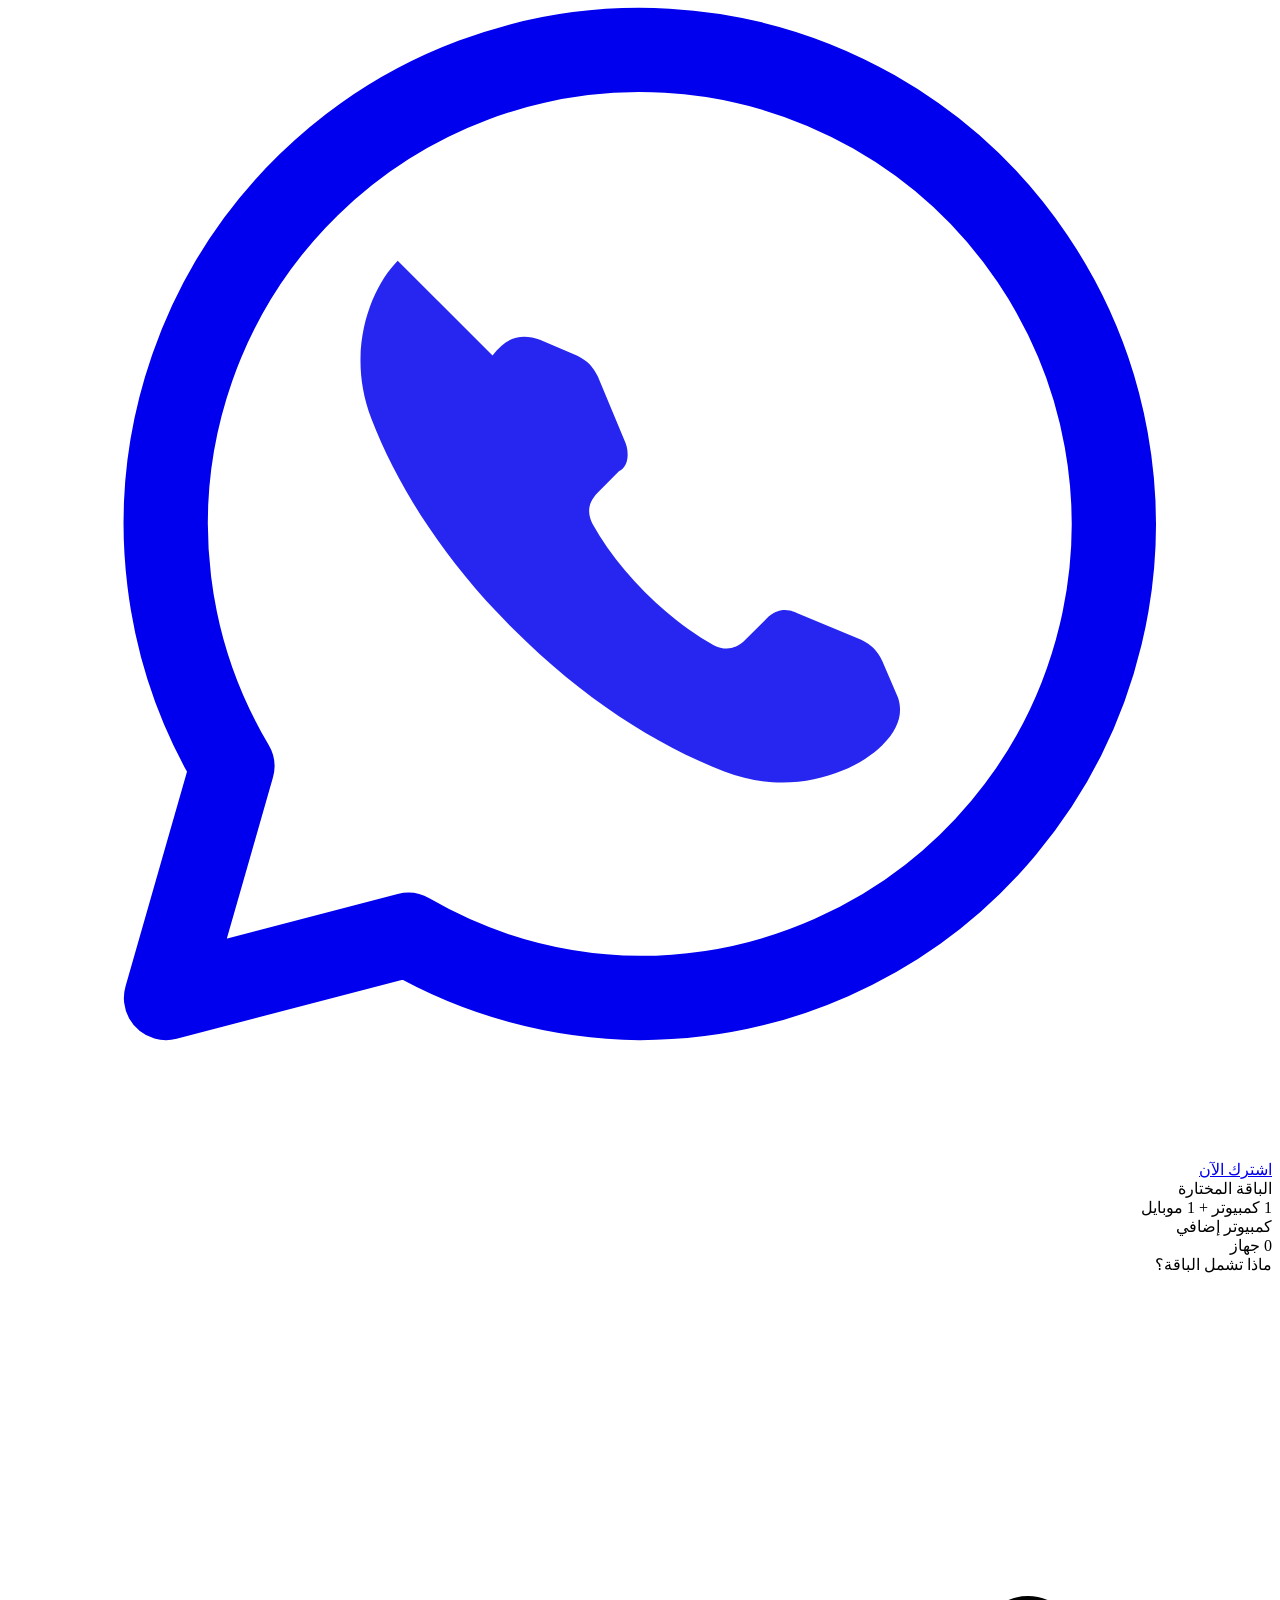
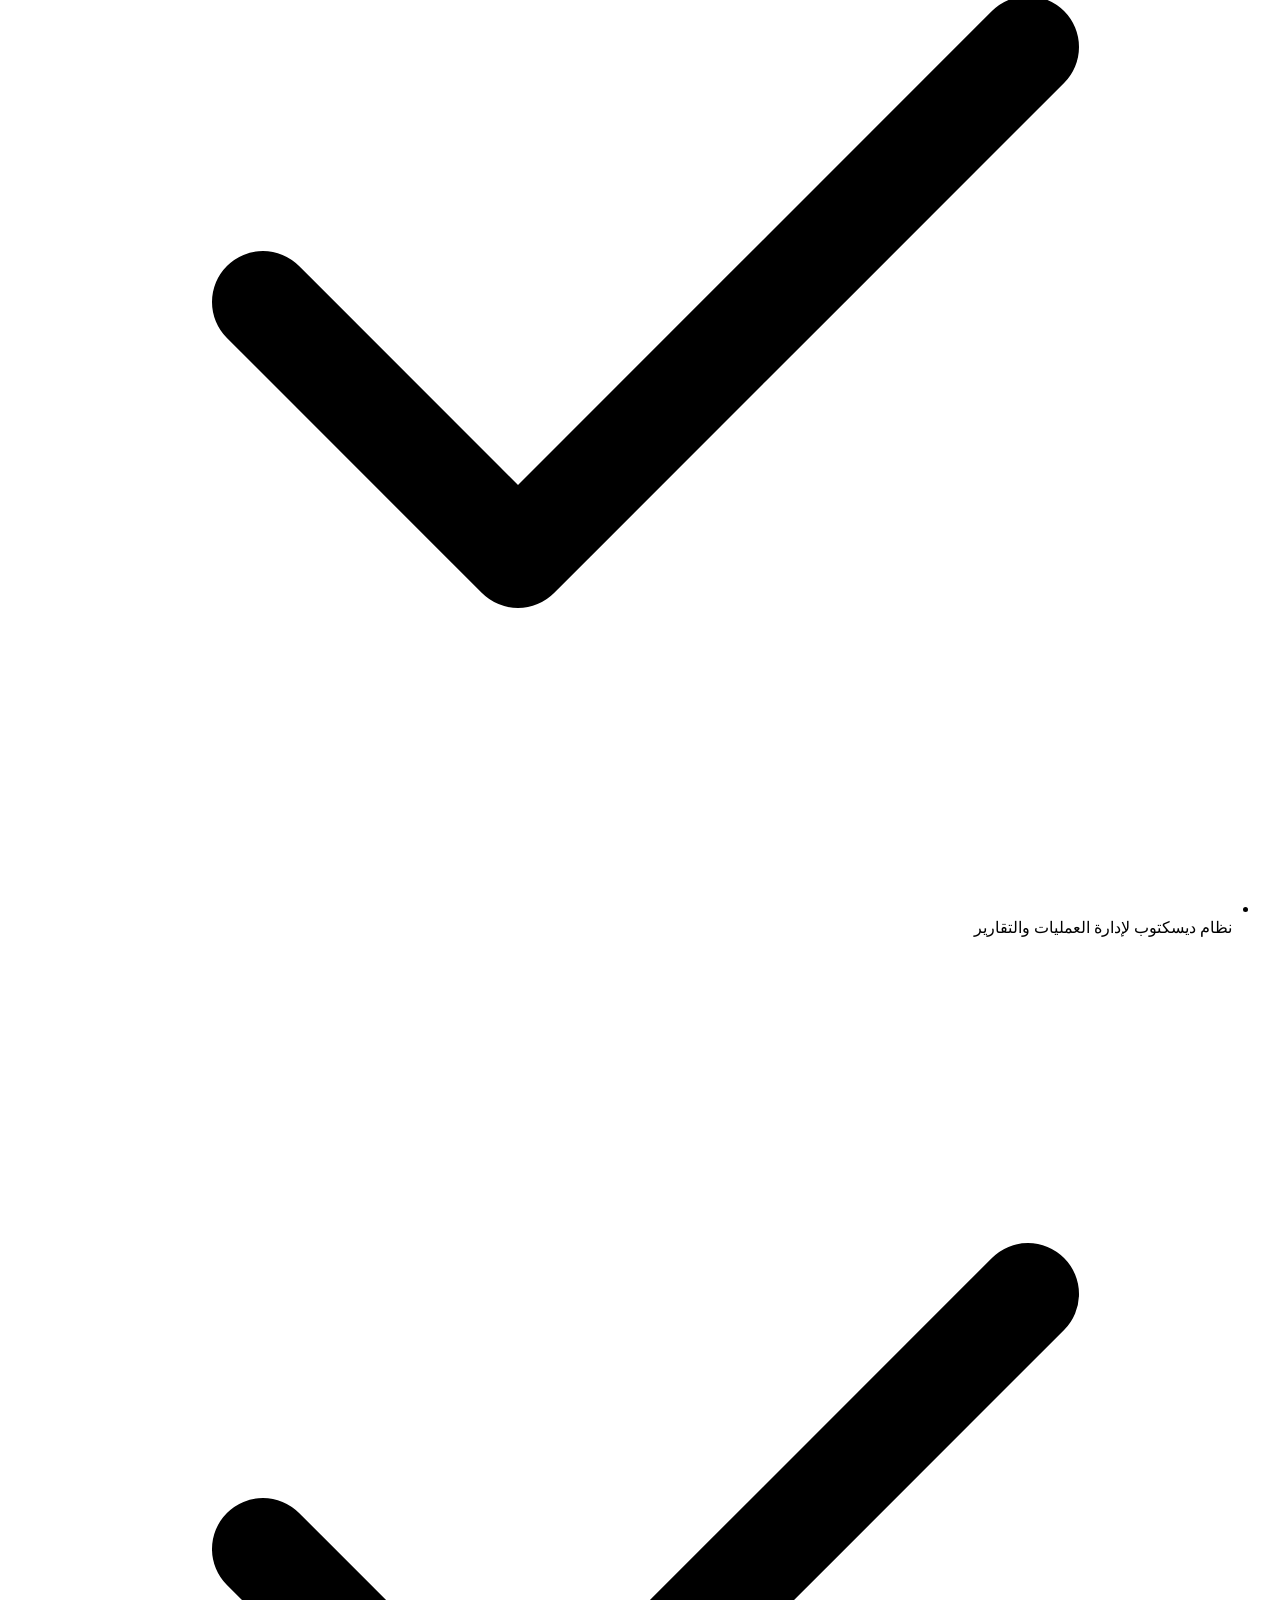
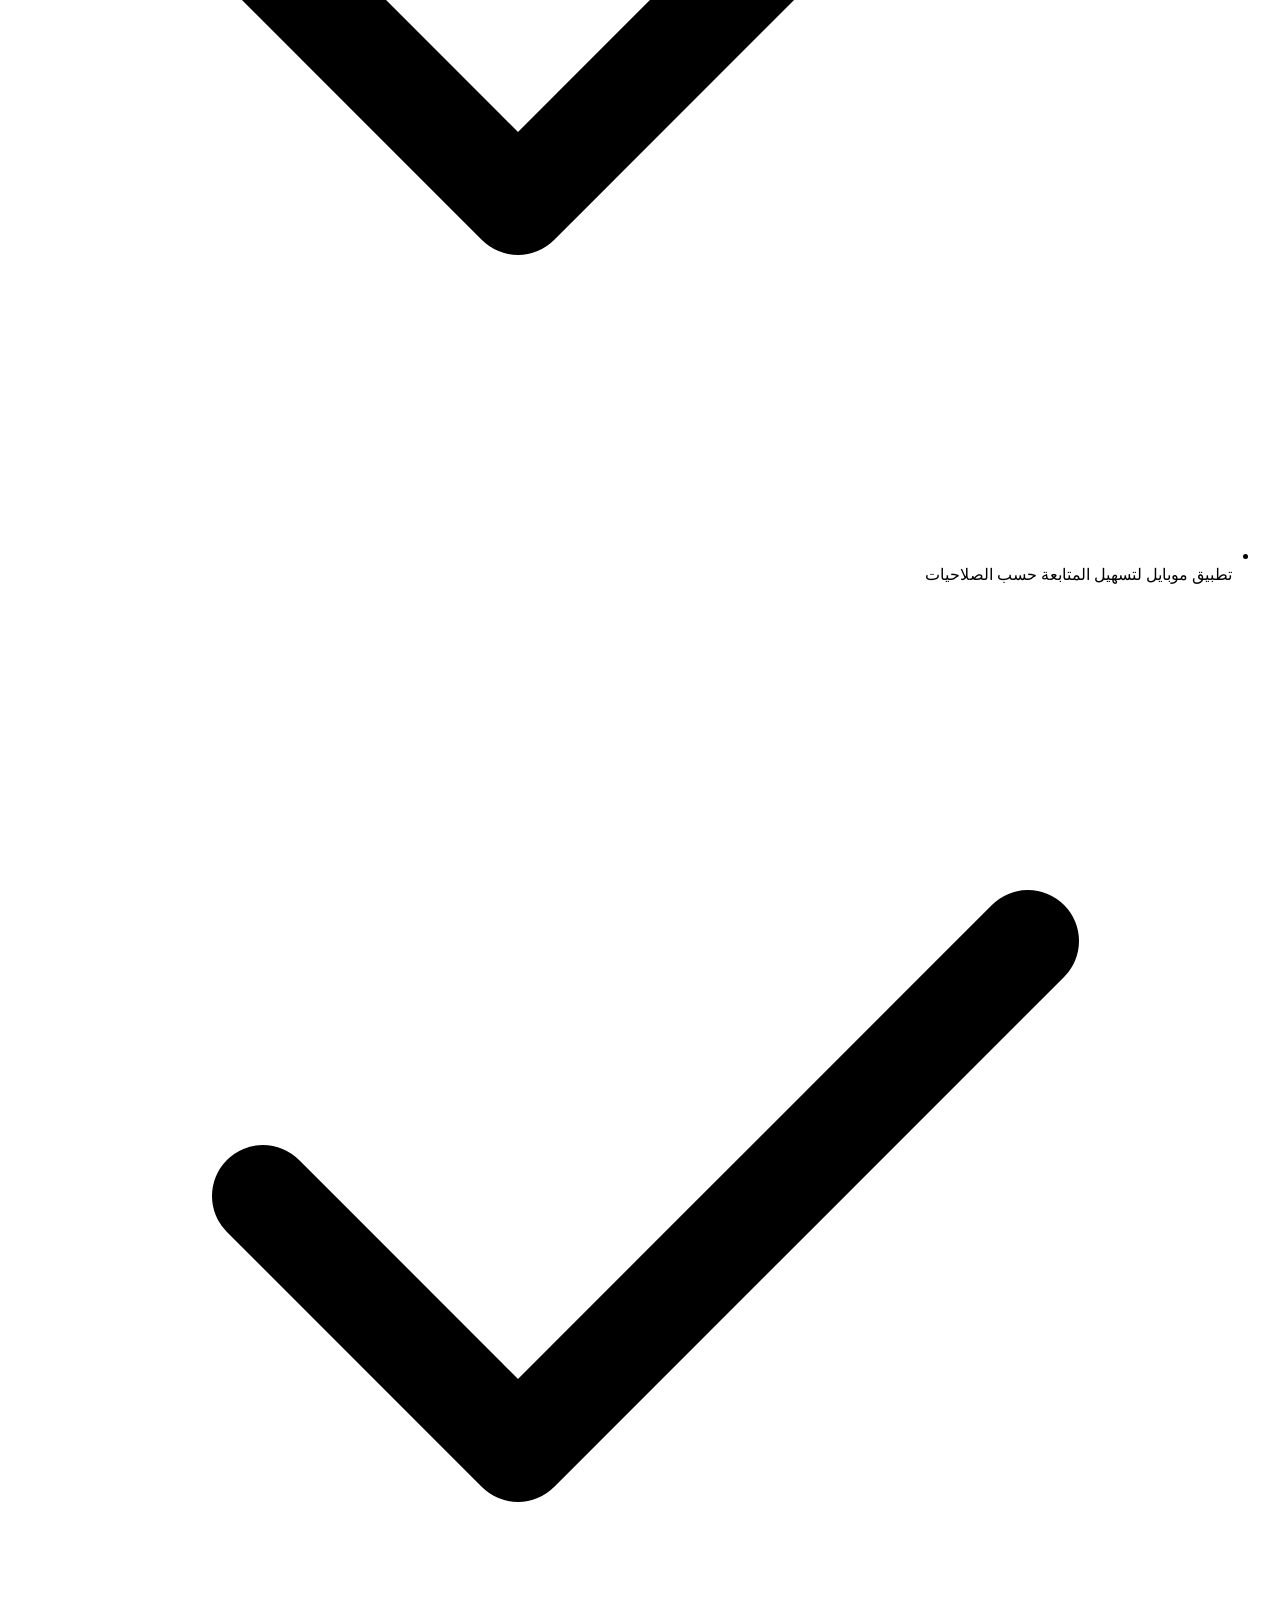
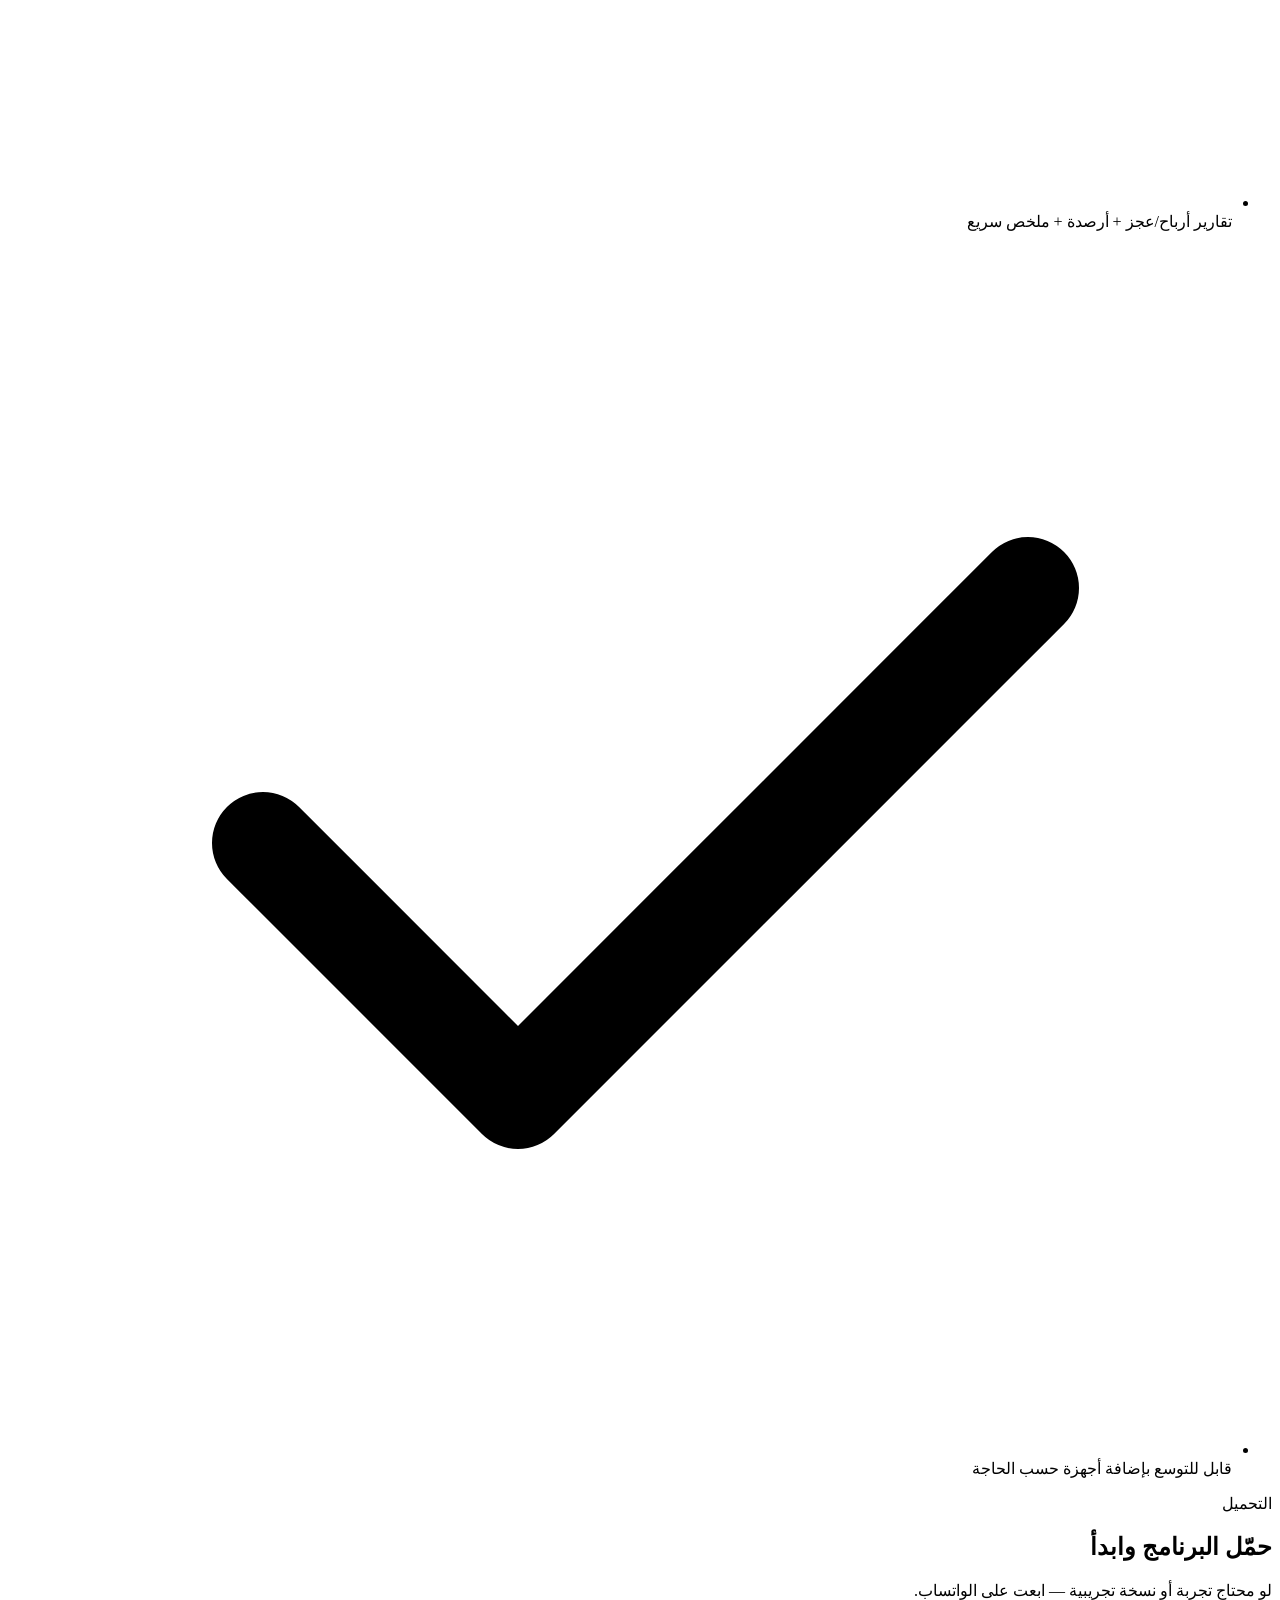
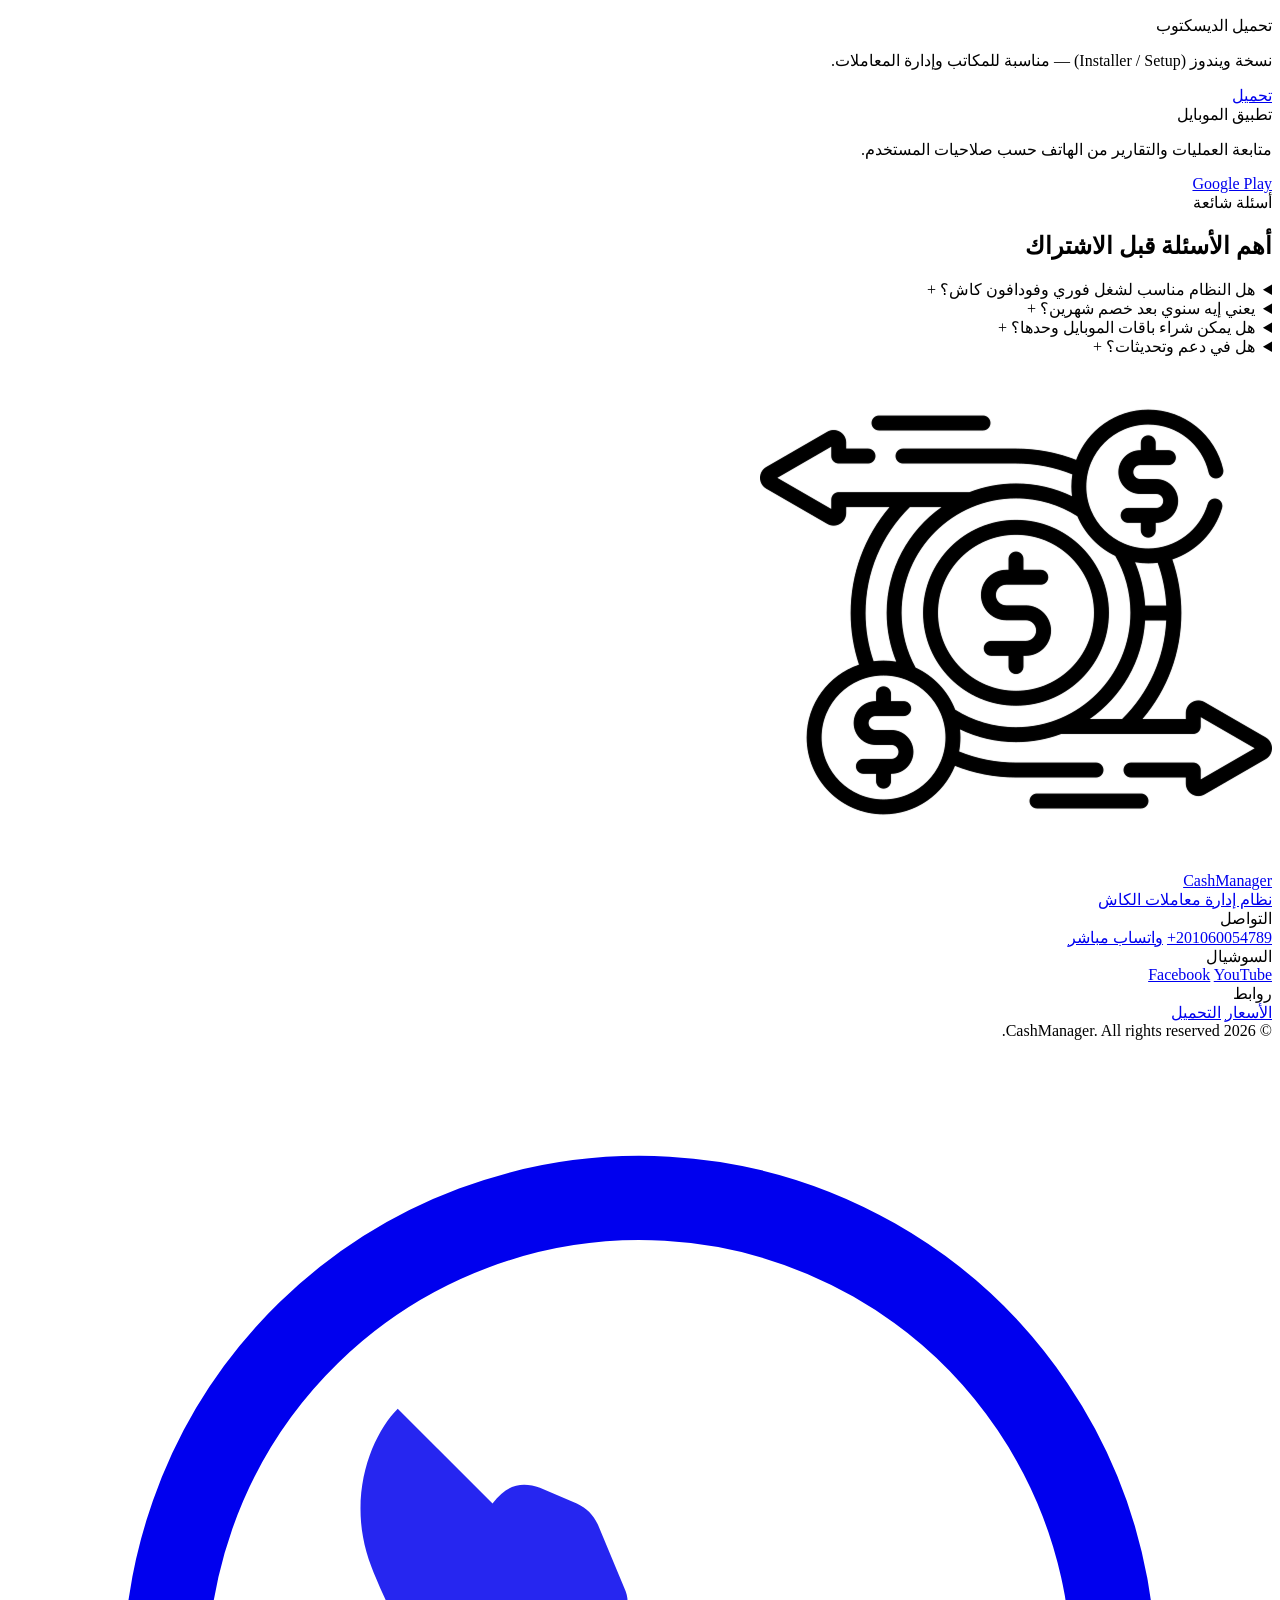
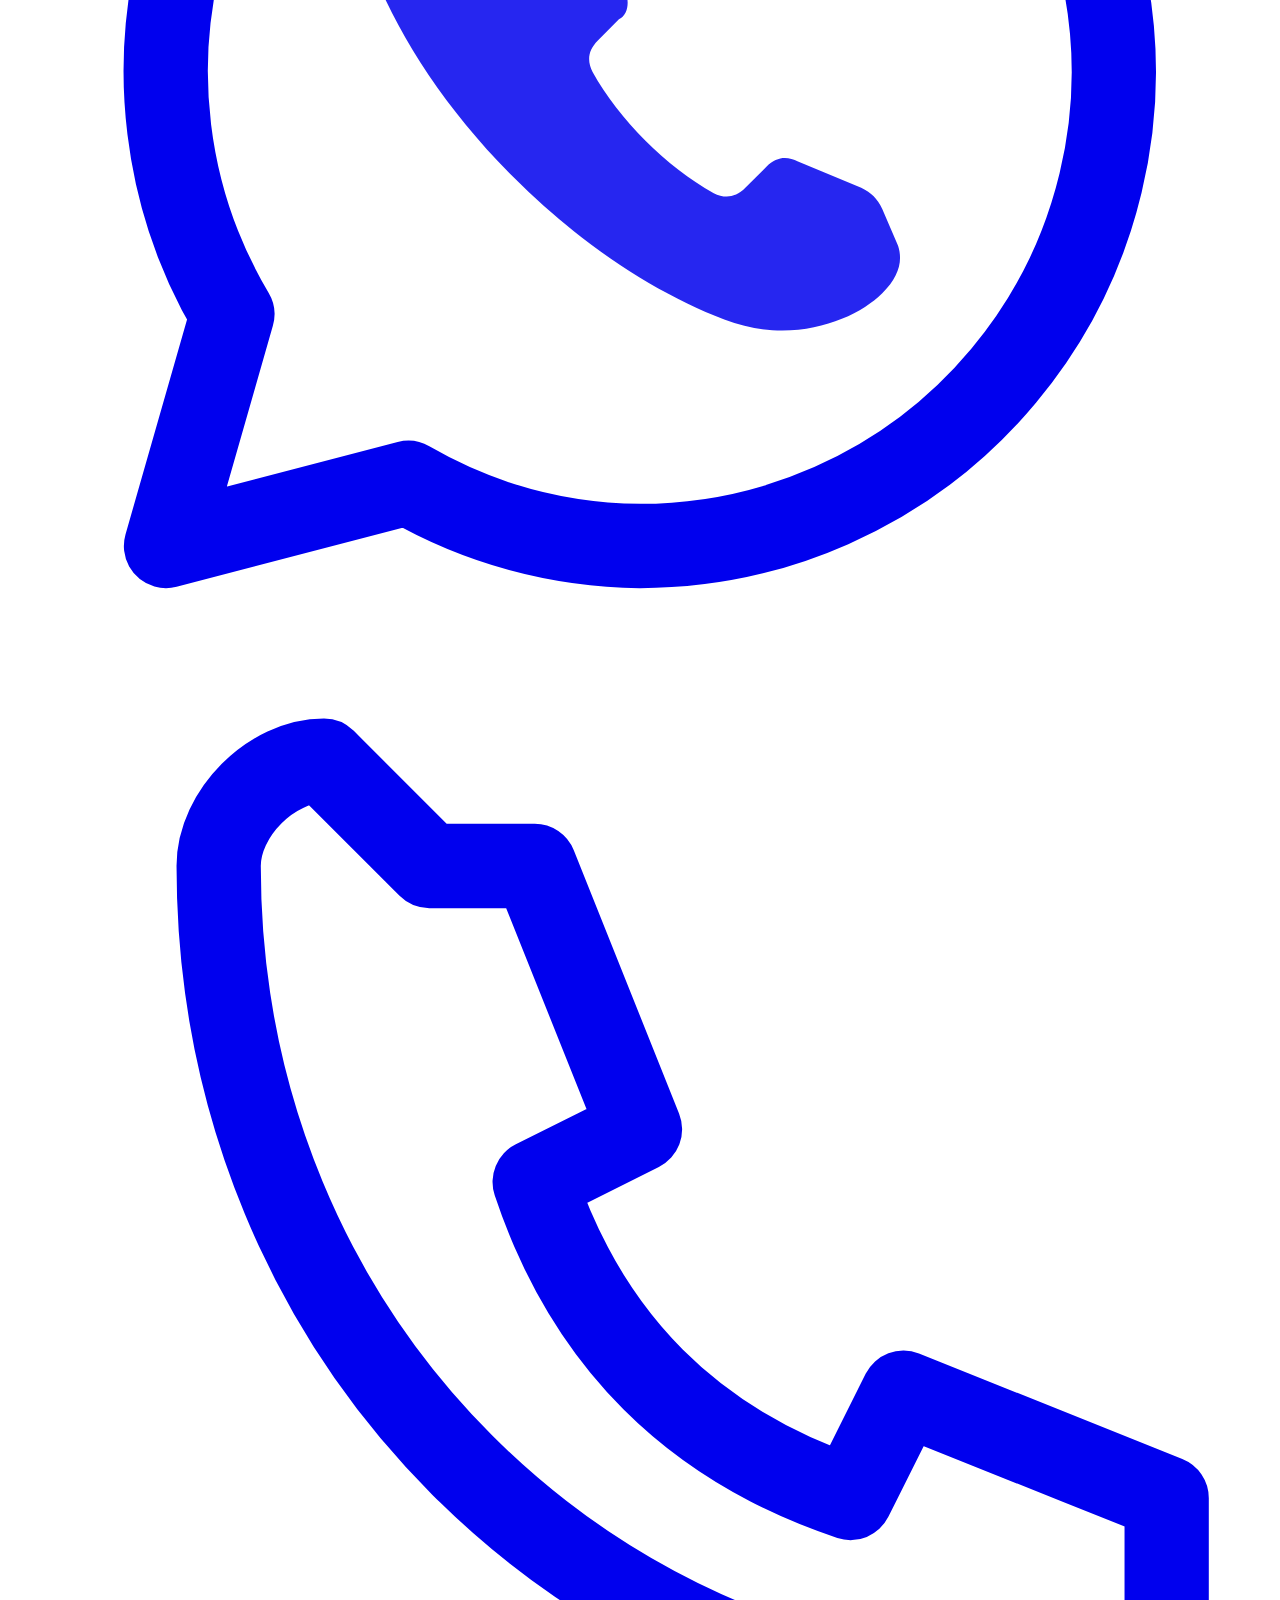
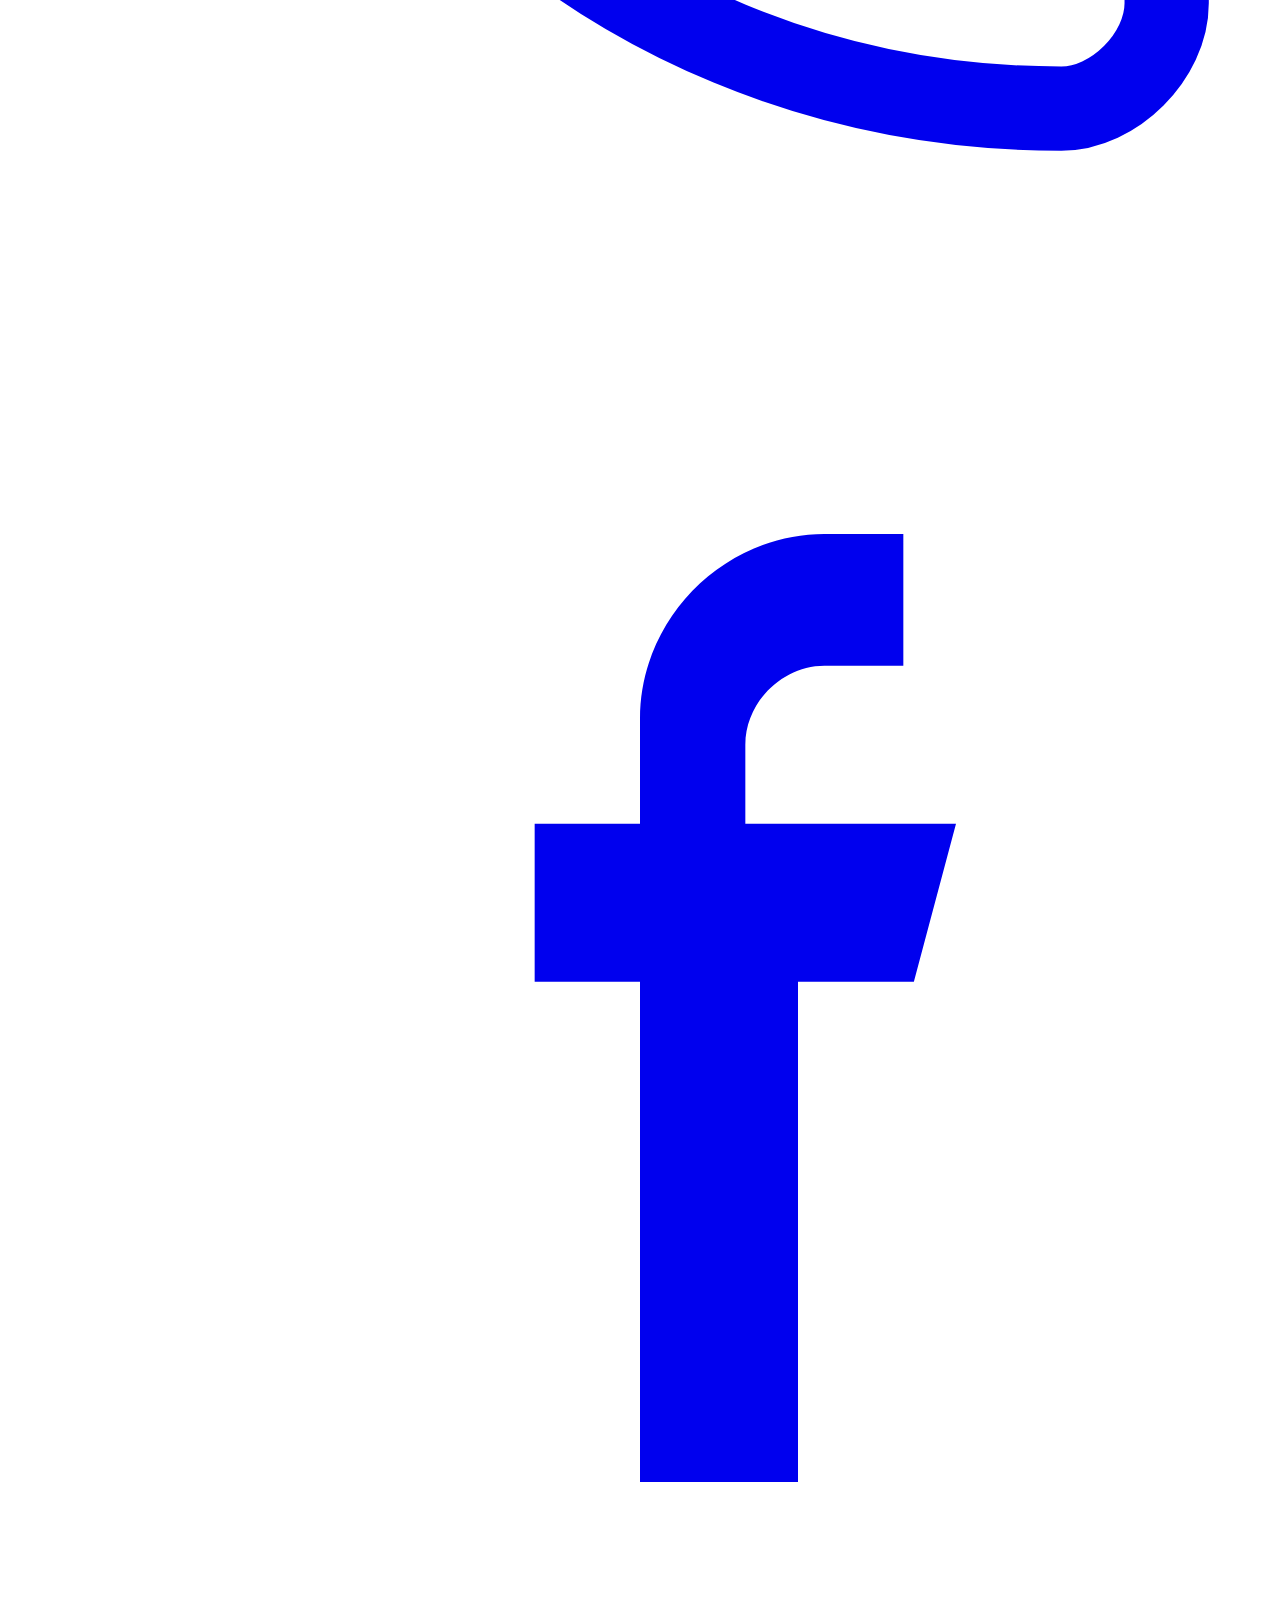
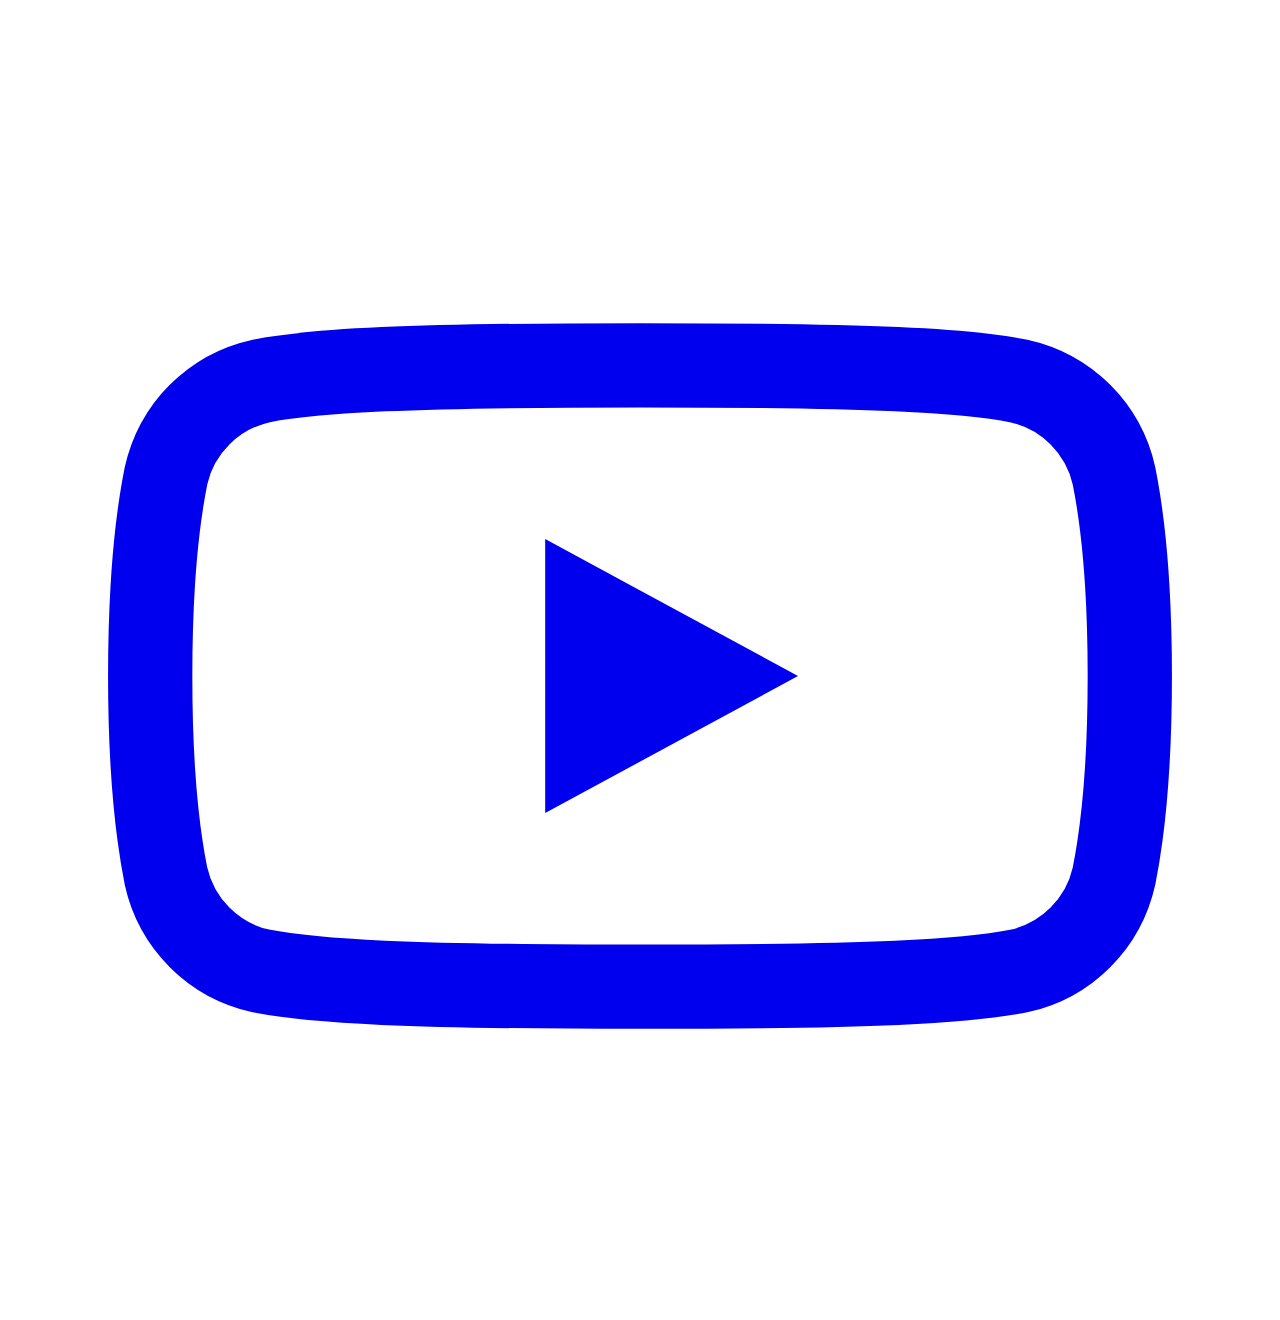
==== commit 27f771d1: "-- --" ====
--- a/index.html
+++ b/index.html
@@ -10,17 +10,17 @@
 		<link href="https://fonts.googleapis.com/css2?family=Cairo:wght@400;500;600;700;800&display=swap" rel="stylesheet" />
 
 		
-		<link href="./_app/immutable/assets/0.DkdfR3IE.css" rel="stylesheet">
-		<link href="./_app/immutable/assets/2.aLhR2nIa.css" rel="stylesheet">
-		<link rel="modulepreload" href="./_app/immutable/entry/start.CxM_EbAg.js">
-		<link rel="modulepreload" href="./_app/immutable/chunks/C6IW5jal.js">
-		<link rel="modulepreload" href="./_app/immutable/chunks/QAJu52pt.js">
-		<link rel="modulepreload" href="./_app/immutable/chunks/kvc7WWuY.js">
-		<link rel="modulepreload" href="./_app/immutable/entry/app.K49QVnxZ.js">
-		<link rel="modulepreload" href="./_app/immutable/chunks/BQ19ql32.js">
-		<link rel="modulepreload" href="./_app/immutable/nodes/0.DTExUBHx.js">
-		<link rel="modulepreload" href="./_app/immutable/chunks/DjCPJbCy.js">
-		<link rel="modulepreload" href="./_app/immutable/nodes/2.DR9YFFTE.js"><title>CashManager | كاش مانجر</title><!-- HEAD_svelte-ve8sf5_START --><meta name="description" content="نظام إدارة معاملات وأرباح وتقارير — بسيط، سريع، ومرن. نسخة ديسكتوب + تطبيق موبايل."><meta name="theme-color" content="#39a7ff"><link rel="icon" href="./favicon.png"><meta property="og:title" content="CashManager | كاش مانجر"><meta property="og:description" content="نظام إدارة معاملات وأرباح وتقارير — بسيط، سريع، ومرن. نسخة ديسكتوب + تطبيق موبايل."><meta property="og:type" content="website"><!-- HEAD_svelte-ve8sf5_END -->
+		<link href="/CashManager/_app/immutable/assets/0.DkdfR3IE.css" rel="stylesheet">
+		<link href="/CashManager/_app/immutable/assets/2.aLhR2nIa.css" rel="stylesheet">
+		<link rel="modulepreload" href="/CashManager/_app/immutable/entry/start.mSjjNNcU.js">
+		<link rel="modulepreload" href="/CashManager/_app/immutable/chunks/Cv3dtmM1.js">
+		<link rel="modulepreload" href="/CashManager/_app/immutable/chunks/QAJu52pt.js">
+		<link rel="modulepreload" href="/CashManager/_app/immutable/chunks/CK7VhojU.js">
+		<link rel="modulepreload" href="/CashManager/_app/immutable/entry/app.D3rn58WQ.js">
+		<link rel="modulepreload" href="/CashManager/_app/immutable/chunks/BQ19ql32.js">
+		<link rel="modulepreload" href="/CashManager/_app/immutable/nodes/0.BlOXQtim.js">
+		<link rel="modulepreload" href="/CashManager/_app/immutable/chunks/DjCPJbCy.js">
+		<link rel="modulepreload" href="/CashManager/_app/immutable/nodes/2.DR9YFFTE.js"><title>CashManager | كاش مانجر</title><!-- HEAD_svelte-ve8sf5_START --><meta name="description" content="نظام إدارة معاملات وأرباح وتقارير — بسيط، سريع، ومرن. نسخة ديسكتوب + تطبيق موبايل."><meta name="theme-color" content="#39a7ff"><link rel="icon" href="/CashManager/favicon.png"><meta property="og:title" content="CashManager | كاش مانجر"><meta property="og:description" content="نظام إدارة معاملات وأرباح وتقارير — بسيط، سريع، ومرن. نسخة ديسكتوب + تطبيق موبايل."><meta property="og:type" content="website"><!-- HEAD_svelte-ve8sf5_END -->
 	</head>
 	<body data-sveltekit-preload-data="hover">
 		<div style="display: contents">   <header class="header svelte-vjf5kc"><div class="container bar svelte-vjf5kc"><a class="brand svelte-vjf5kc" href="#top" aria-label="CashManager"><span class="mark svelte-vjf5kc" aria-hidden="true" data-svelte-h="svelte-1oi4big"><img class="logoImg" src="/logo.png" alt=""></span> <div class="brandText svelte-vjf5kc"><div class="name svelte-vjf5kc">CashManager</div> <div class="tag svelte-vjf5kc" data-svelte-h="svelte-ge29hu">نظام إدارة معاملات الكاش</div></div></a> <nav class="nav desktop svelte-vjf5kc" aria-label="Primary"><button class="link svelte-vjf5kc">عن النظام</button><button class="link svelte-vjf5kc">المميزات</button><button class="link svelte-vjf5kc">الأسعار</button><button class="link svelte-vjf5kc">التحميل</button><button class="link svelte-vjf5kc">أسئلة</button> <a class="btn primary" href="https://wa.me/201060054789" target="_blank" rel="noreferrer" data-svelte-h="svelte-kxjh2m">اطلب تجربة / استفسار</a></nav> <button class="burger svelte-vjf5kc" aria-label="Open menu" data-svelte-h="svelte-1cc8hrv"><span class="svelte-vjf5kc"></span> <span class="svelte-vjf5kc"></span> <span class="svelte-vjf5kc"></span></button></div>  </header> <section id="top" class="hero svelte-jypohh"><div class="container content svelte-jypohh"><div class="wrap svelte-jypohh"><div style="--ry:18px; --rdelay:0ms;" class="svelte-14bu1cg"><div class="kicker" data-svelte-h="svelte-1g2v6u5">منظم • سريع • واضح</div> </div> <div style="--ry:18px; --rdelay:90ms;" class="svelte-14bu1cg"><h1 class="h1 svelte-jypohh" data-svelte-h="svelte-66hs6m">إدارة معاملاتك وأرباحك من مكان واحد — <span class="svelte-jypohh">CashManager</span></h1> </div> <div style="--ry:18px; --rdelay:160ms;" class="svelte-14bu1cg"><p class="lead svelte-jypohh" data-svelte-h="svelte-1xpn3n0">كاش مانجر نظام عملي لإدارة التحويلات، الإيداعات، السحب، العملاء، الأرباح، والتقارير…
@@ -54,16 +54,16 @@
 			
 			<script>
 				{
-					__sveltekit_12r2wpc = {
-						base: new URL(".", location).pathname.slice(0, -1),
+					__sveltekit_1rozx5g = {
+						base: "/CashManager",
 						assets: "/CashManager"
 					};
 
 					const element = document.currentScript.parentElement;
 
 					Promise.all([
-						import("./_app/immutable/entry/start.CxM_EbAg.js"),
-						import("./_app/immutable/entry/app.K49QVnxZ.js")
+						import("/CashManager/_app/immutable/entry/start.mSjjNNcU.js"),
+						import("/CashManager/_app/immutable/entry/app.D3rn58WQ.js")
 					]).then(([kit, app]) => {
 						kit.start(app, element, {
 							node_ids: [0, 2],
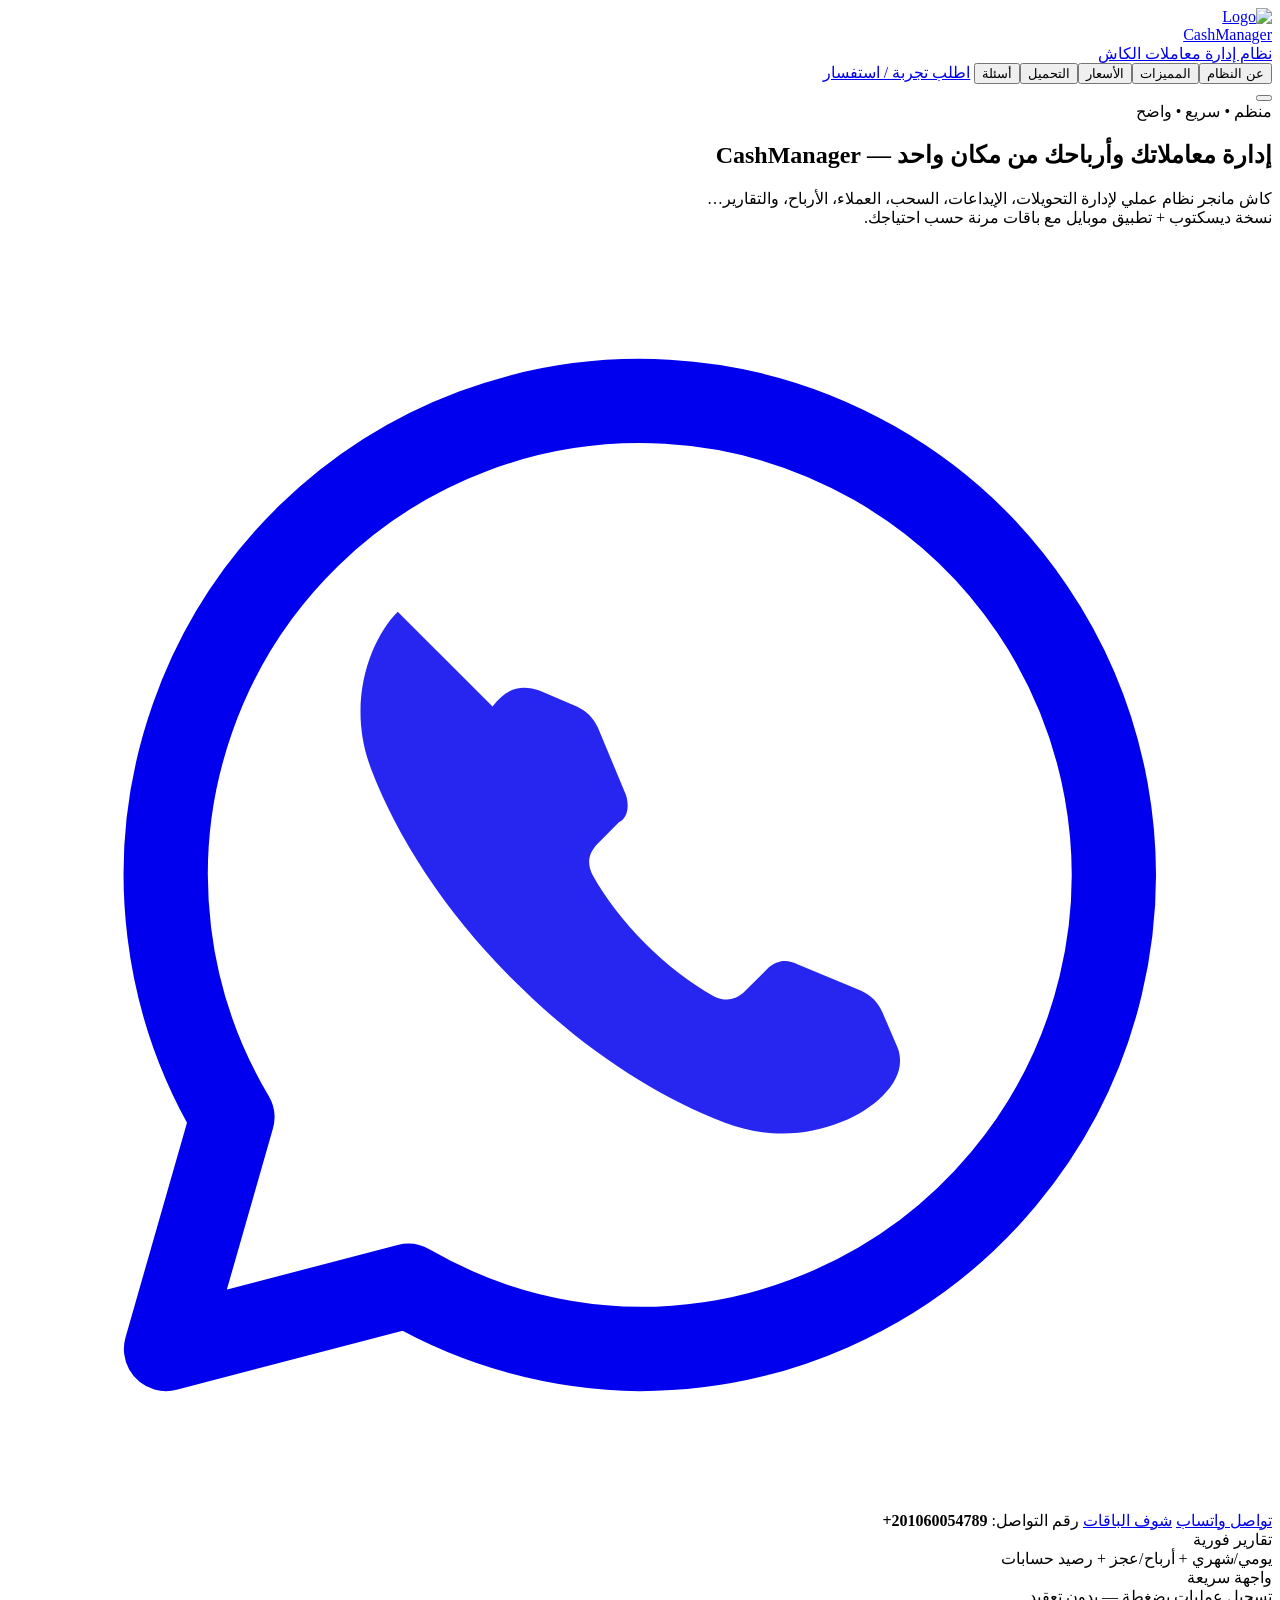
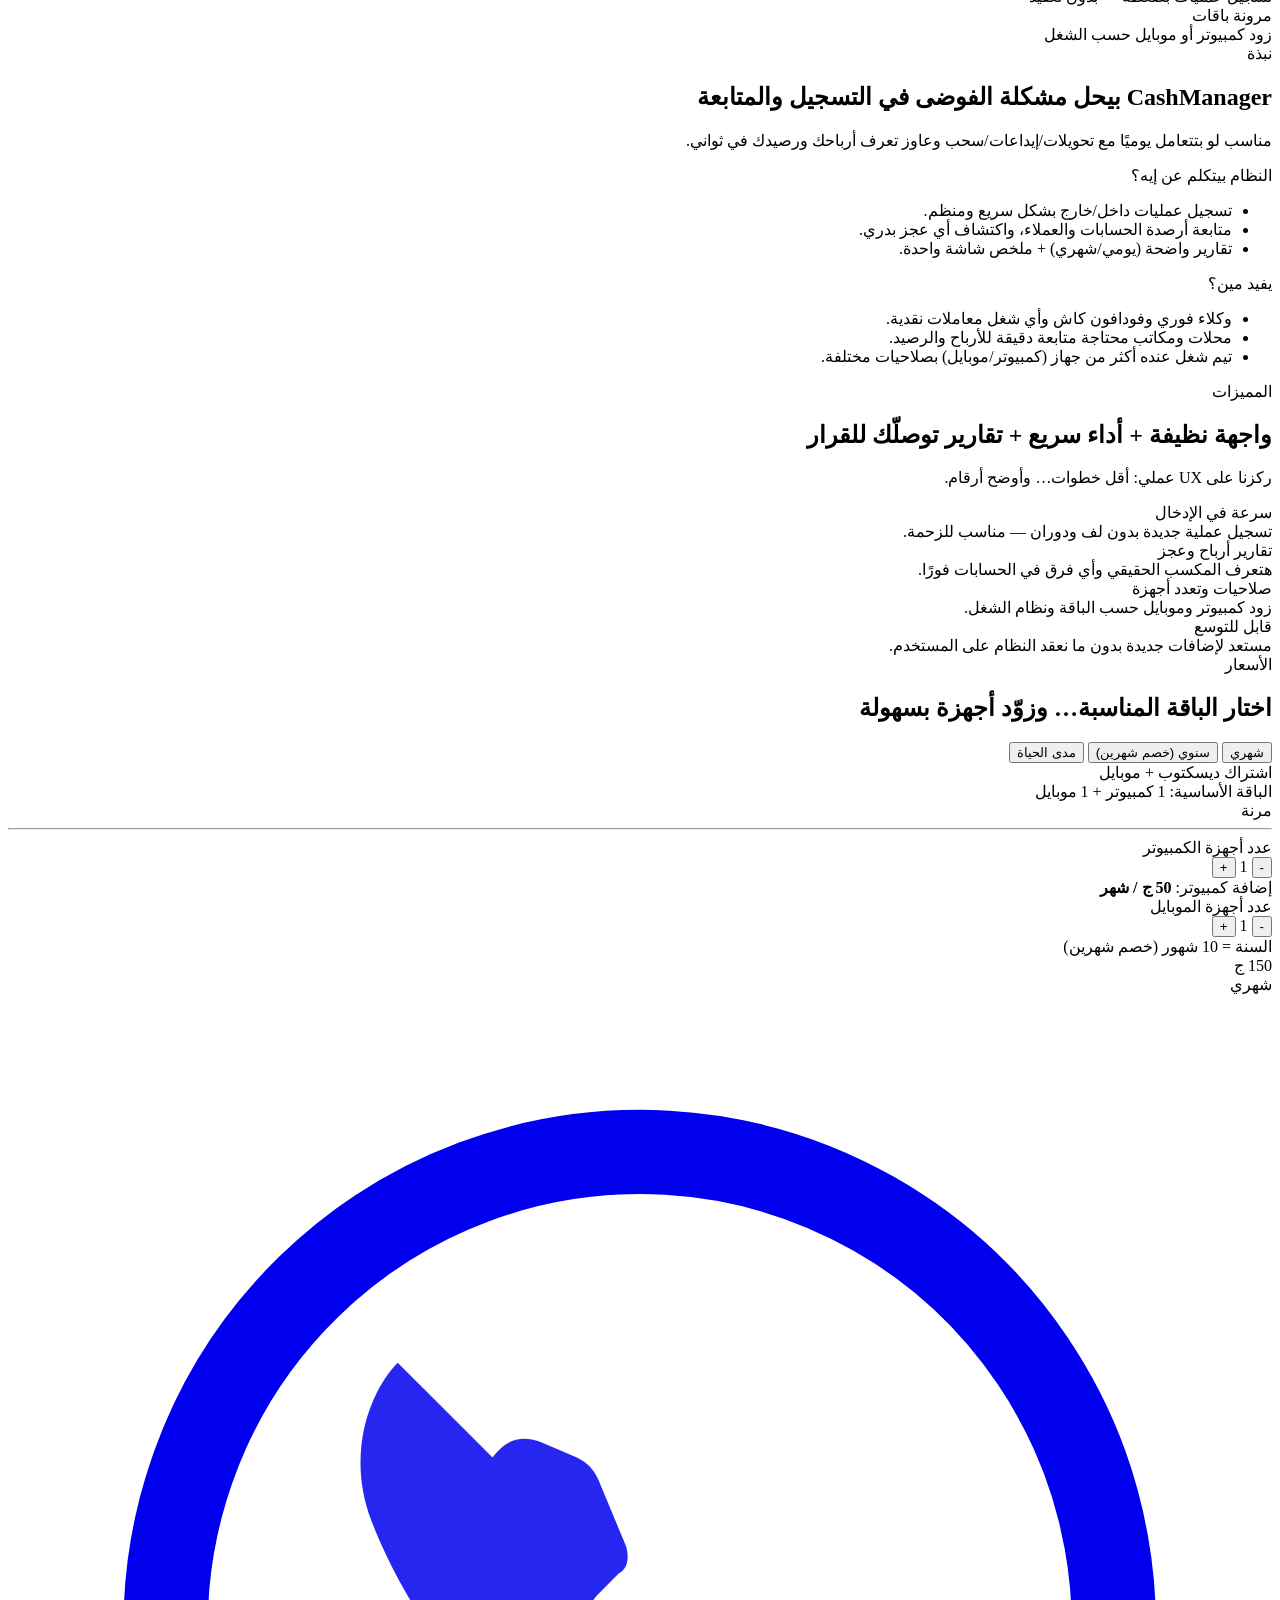
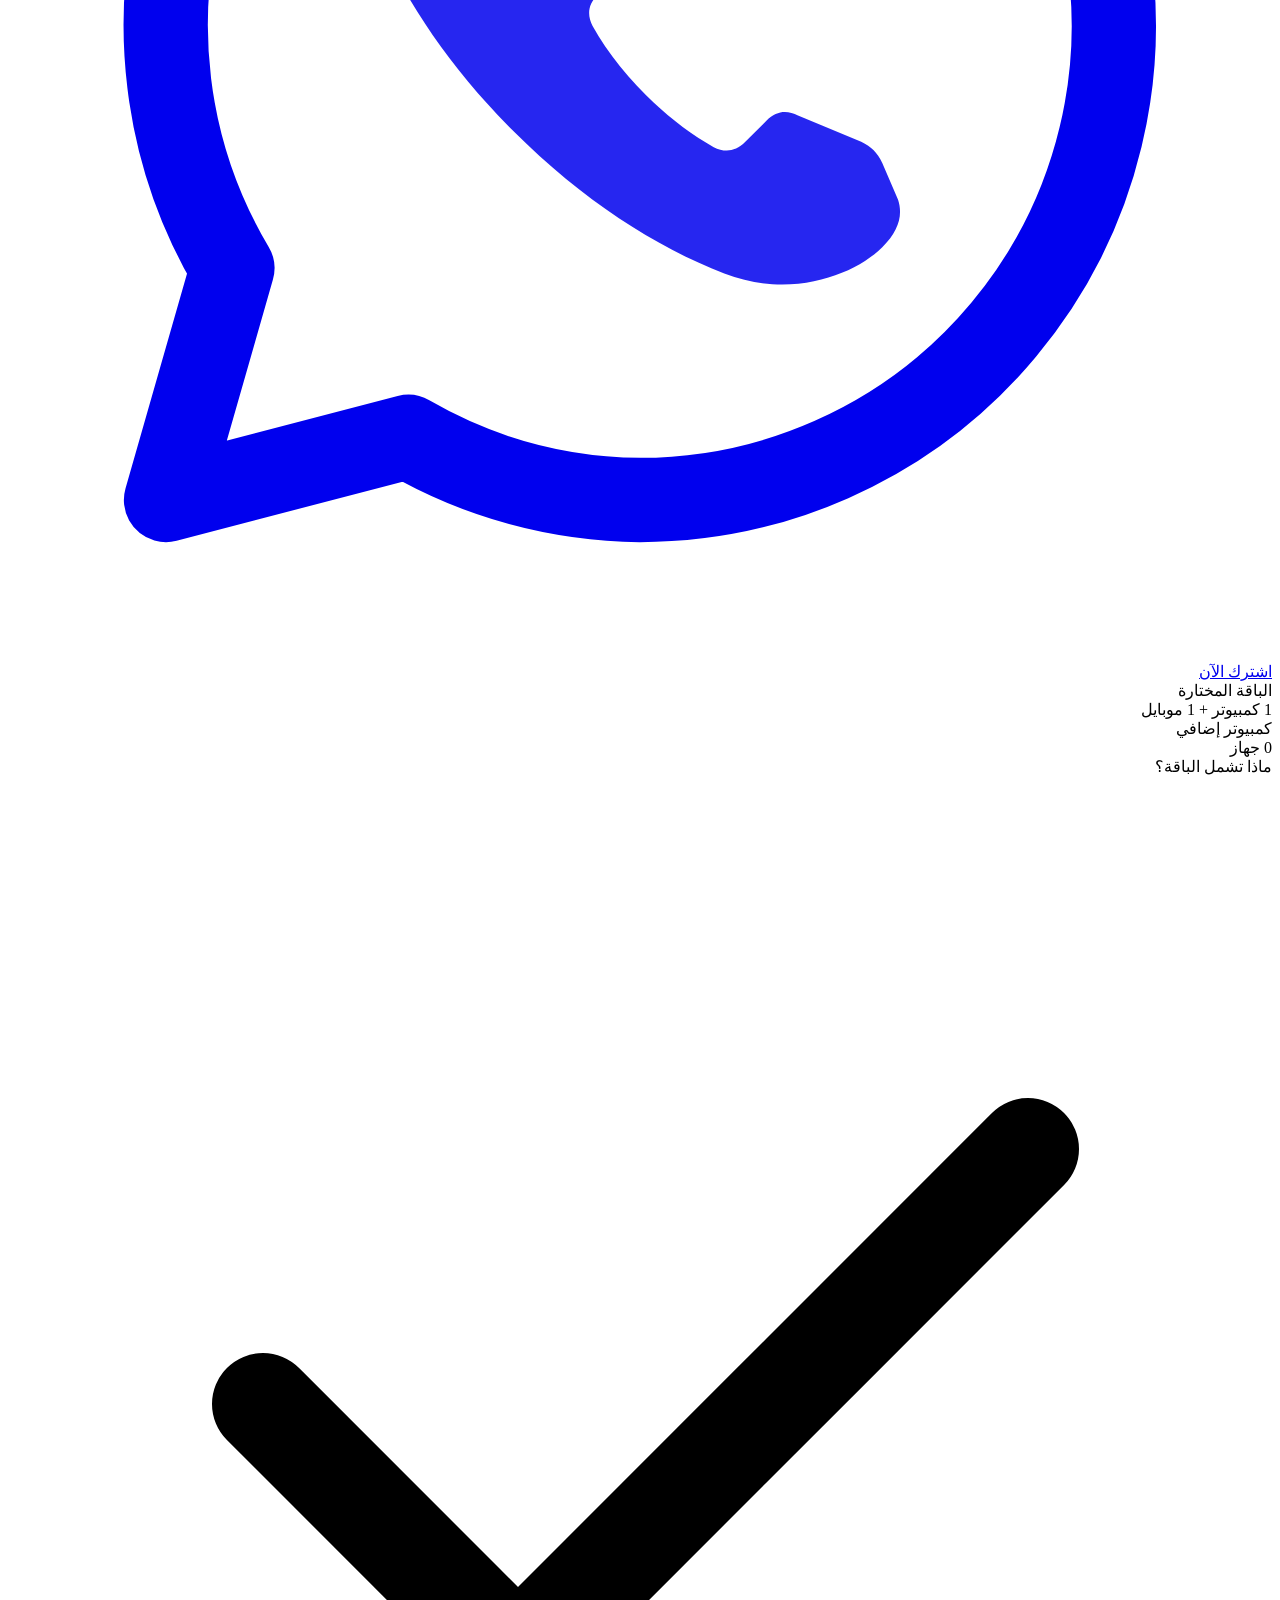
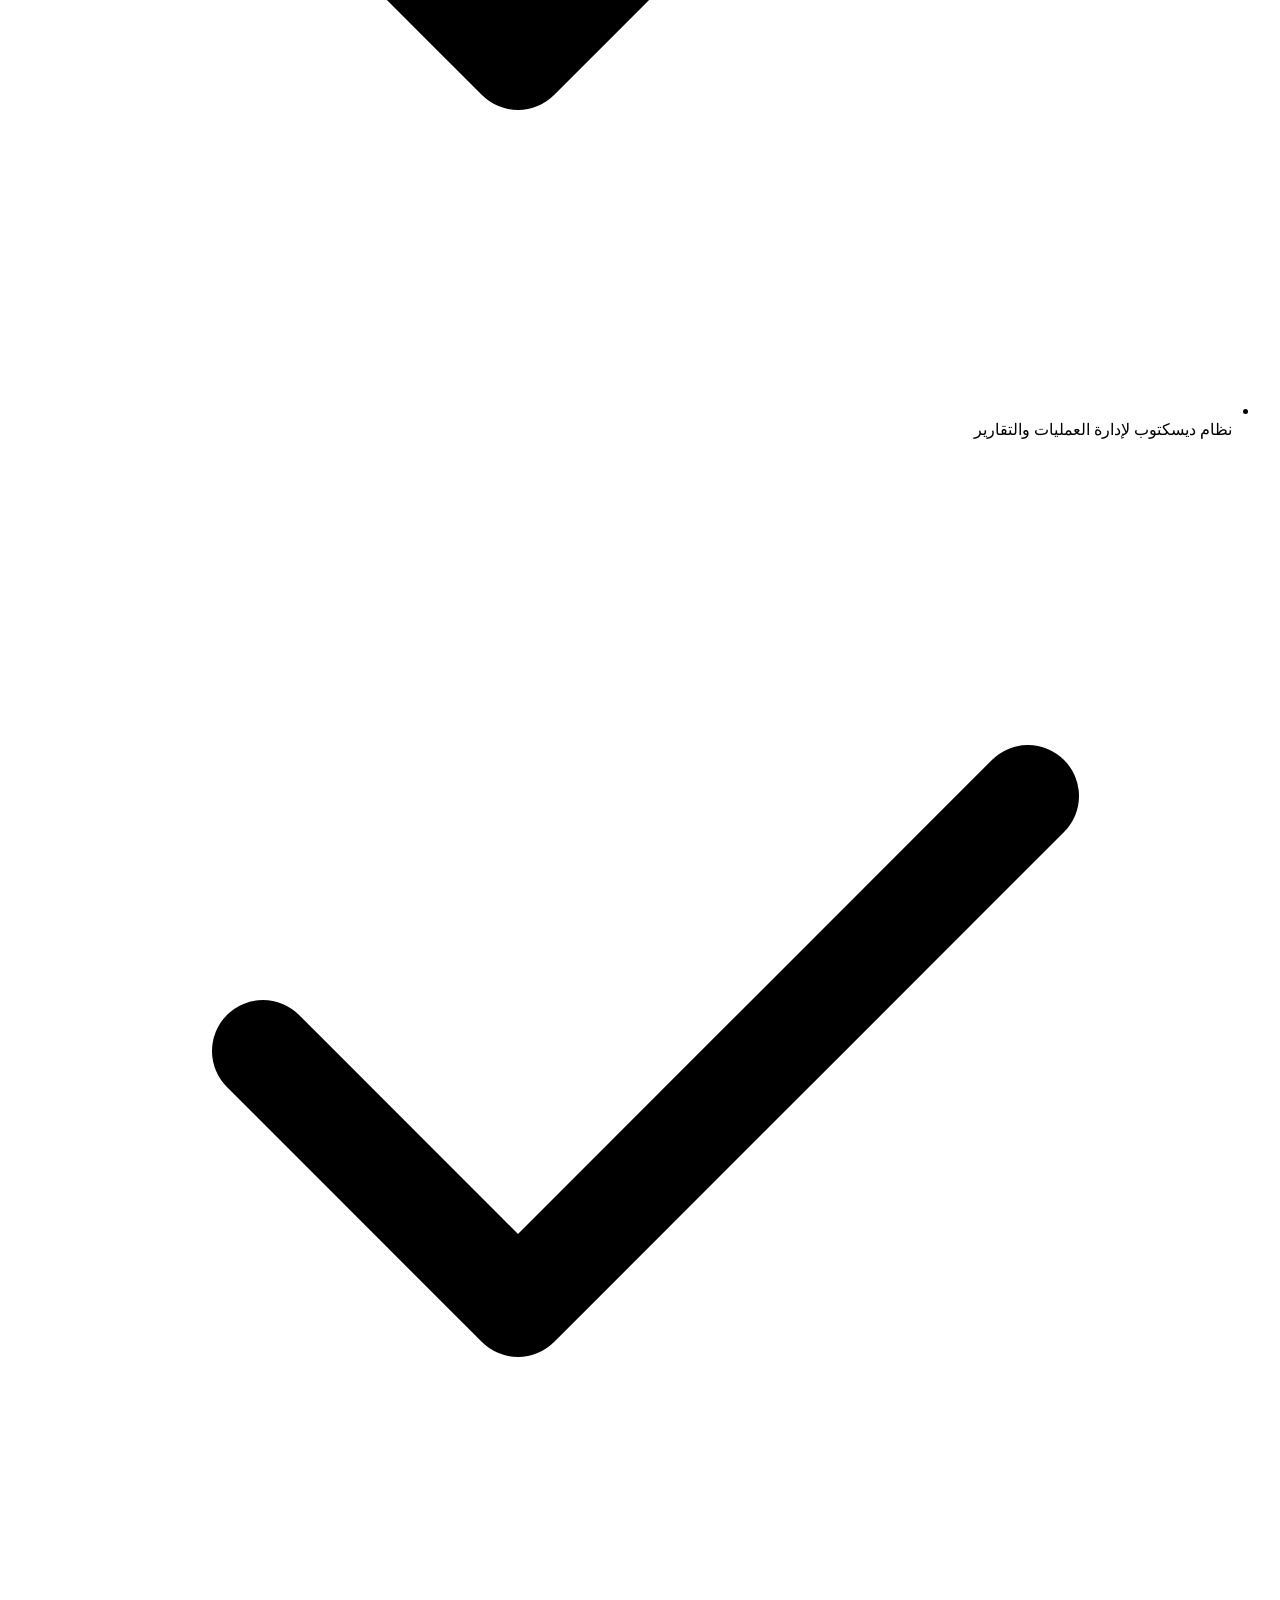
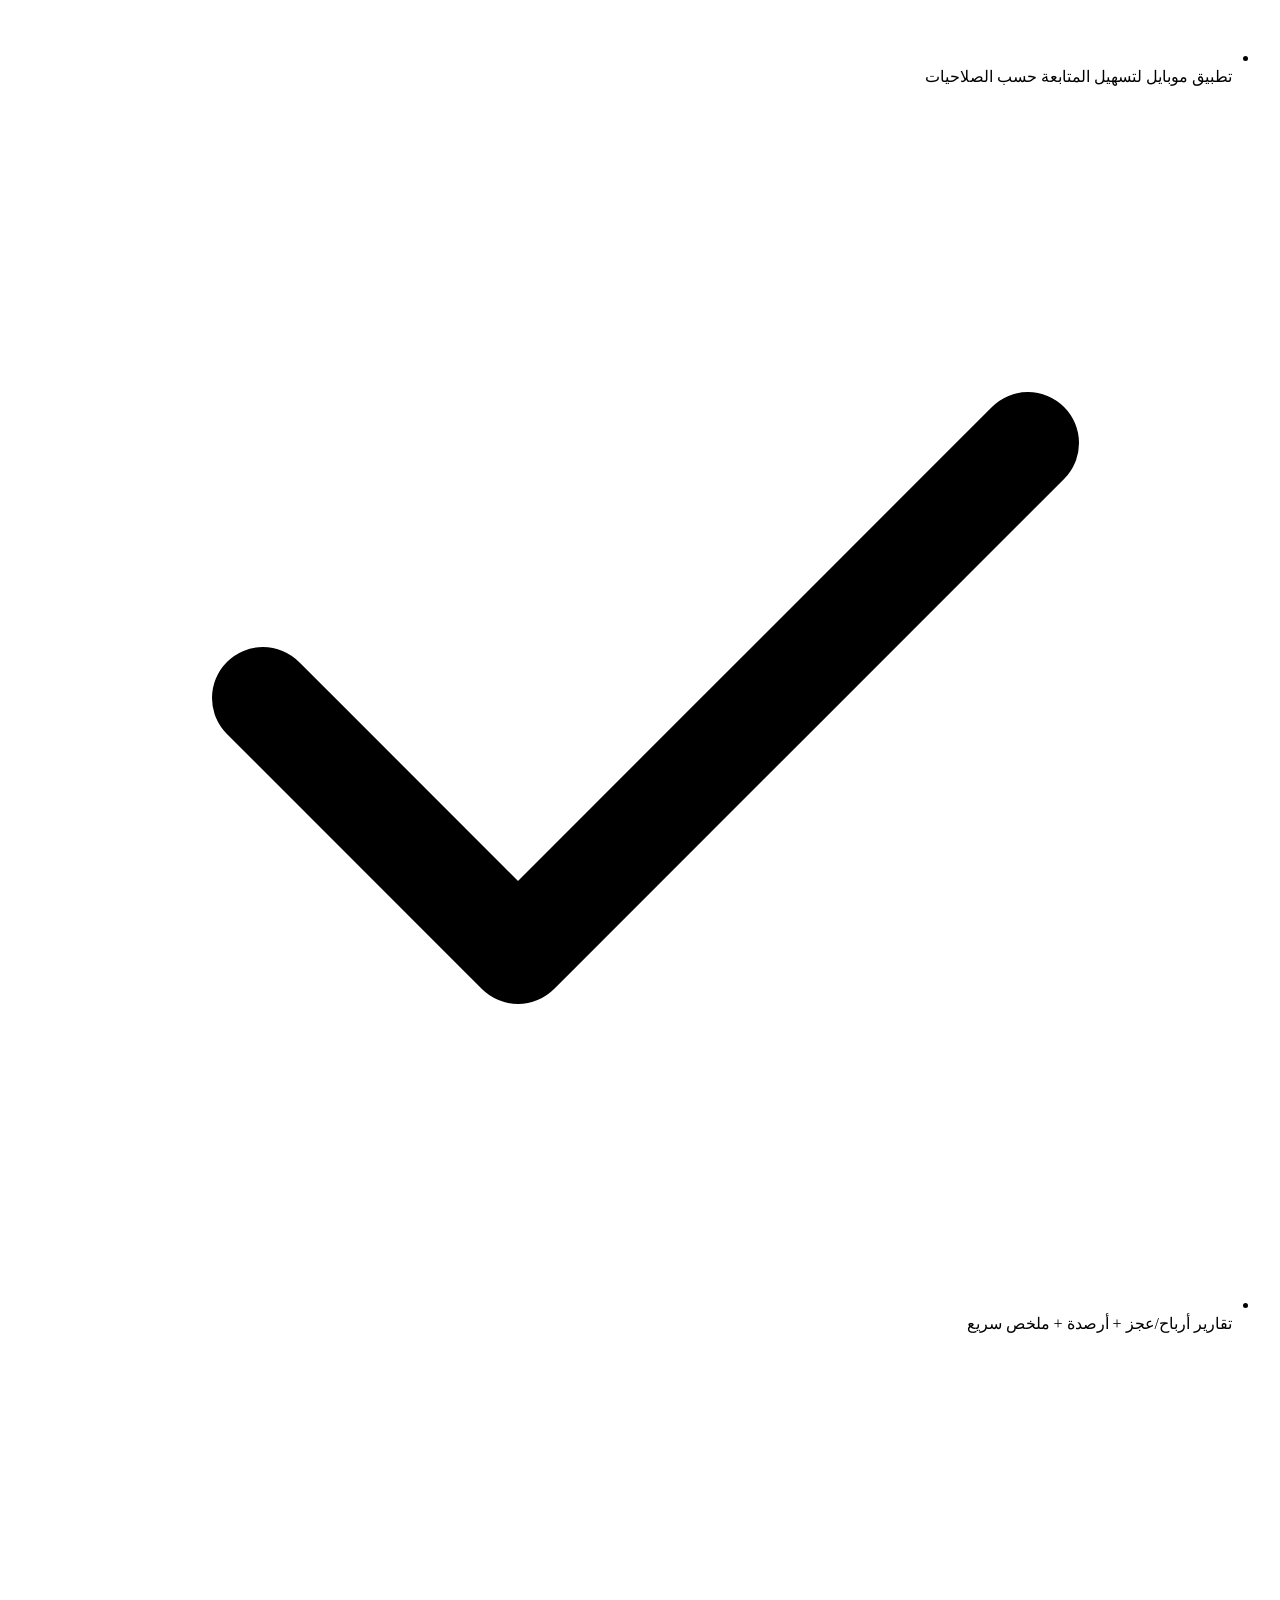
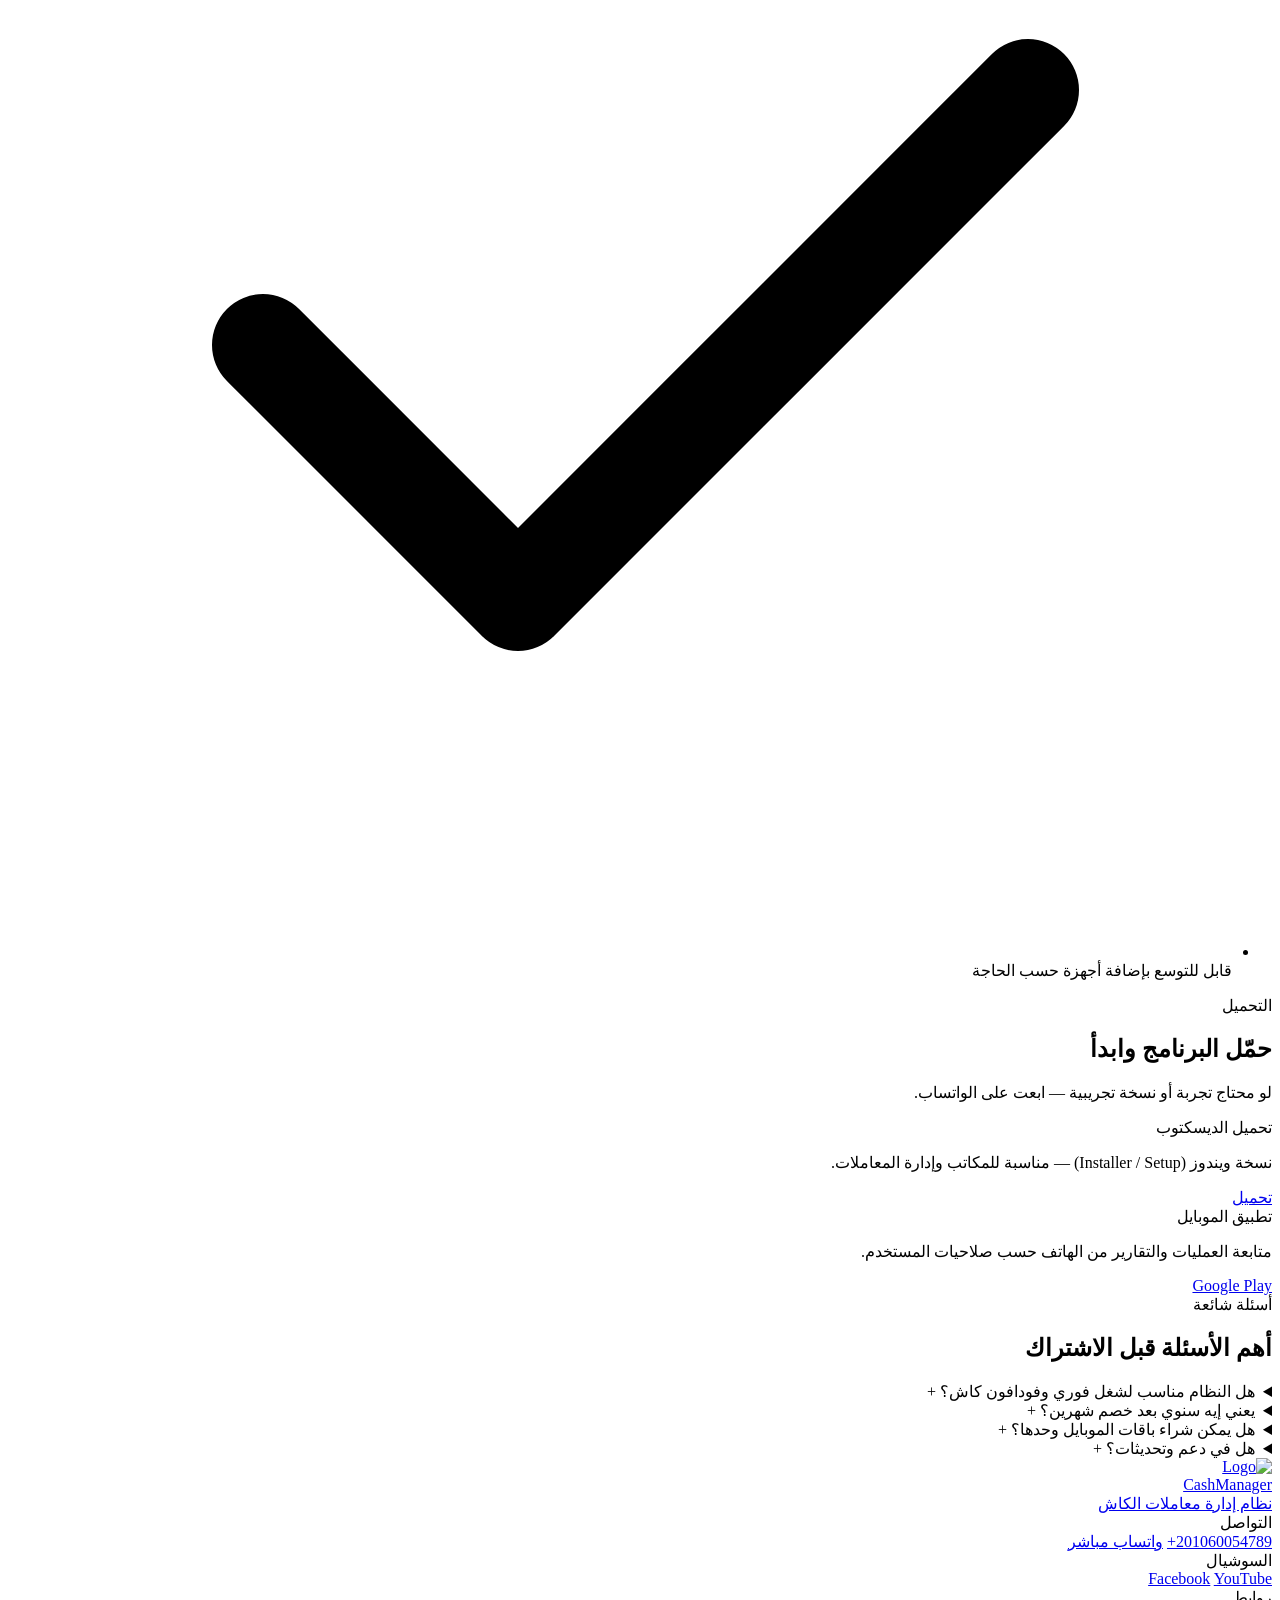
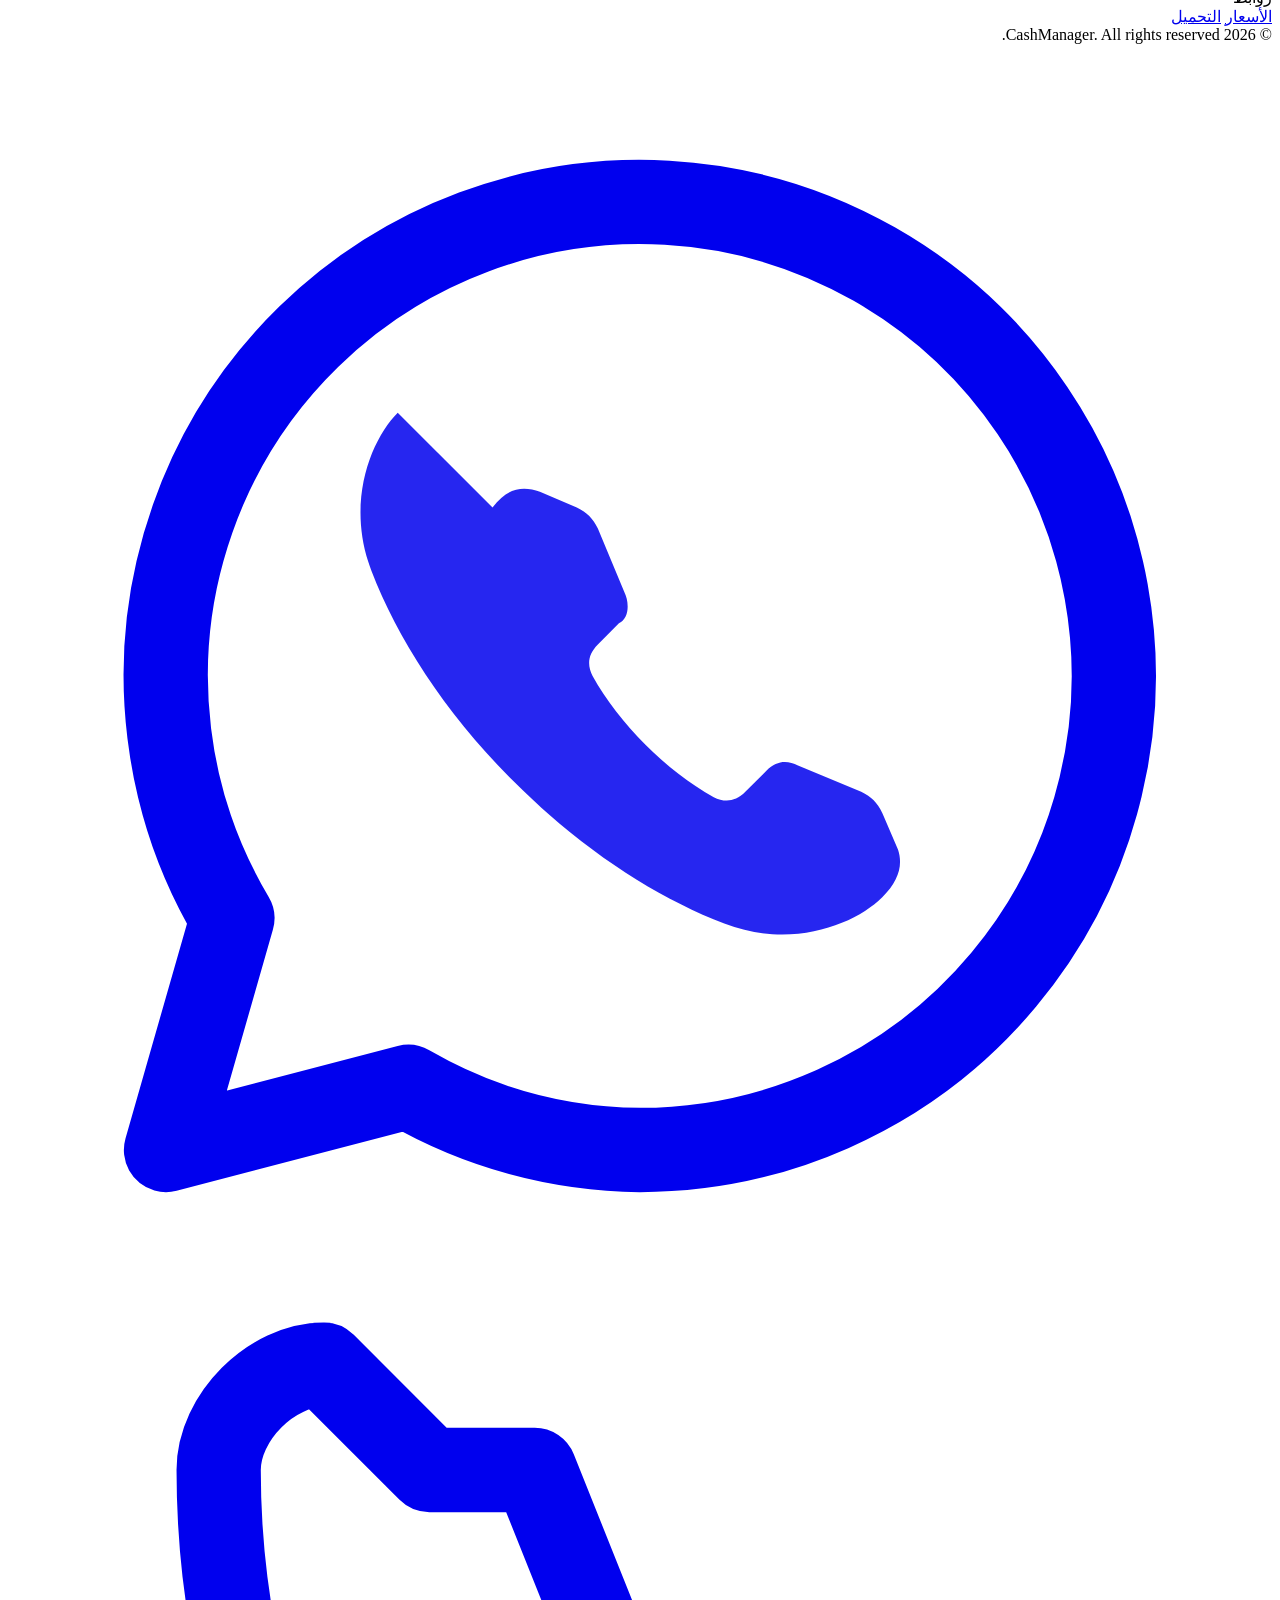
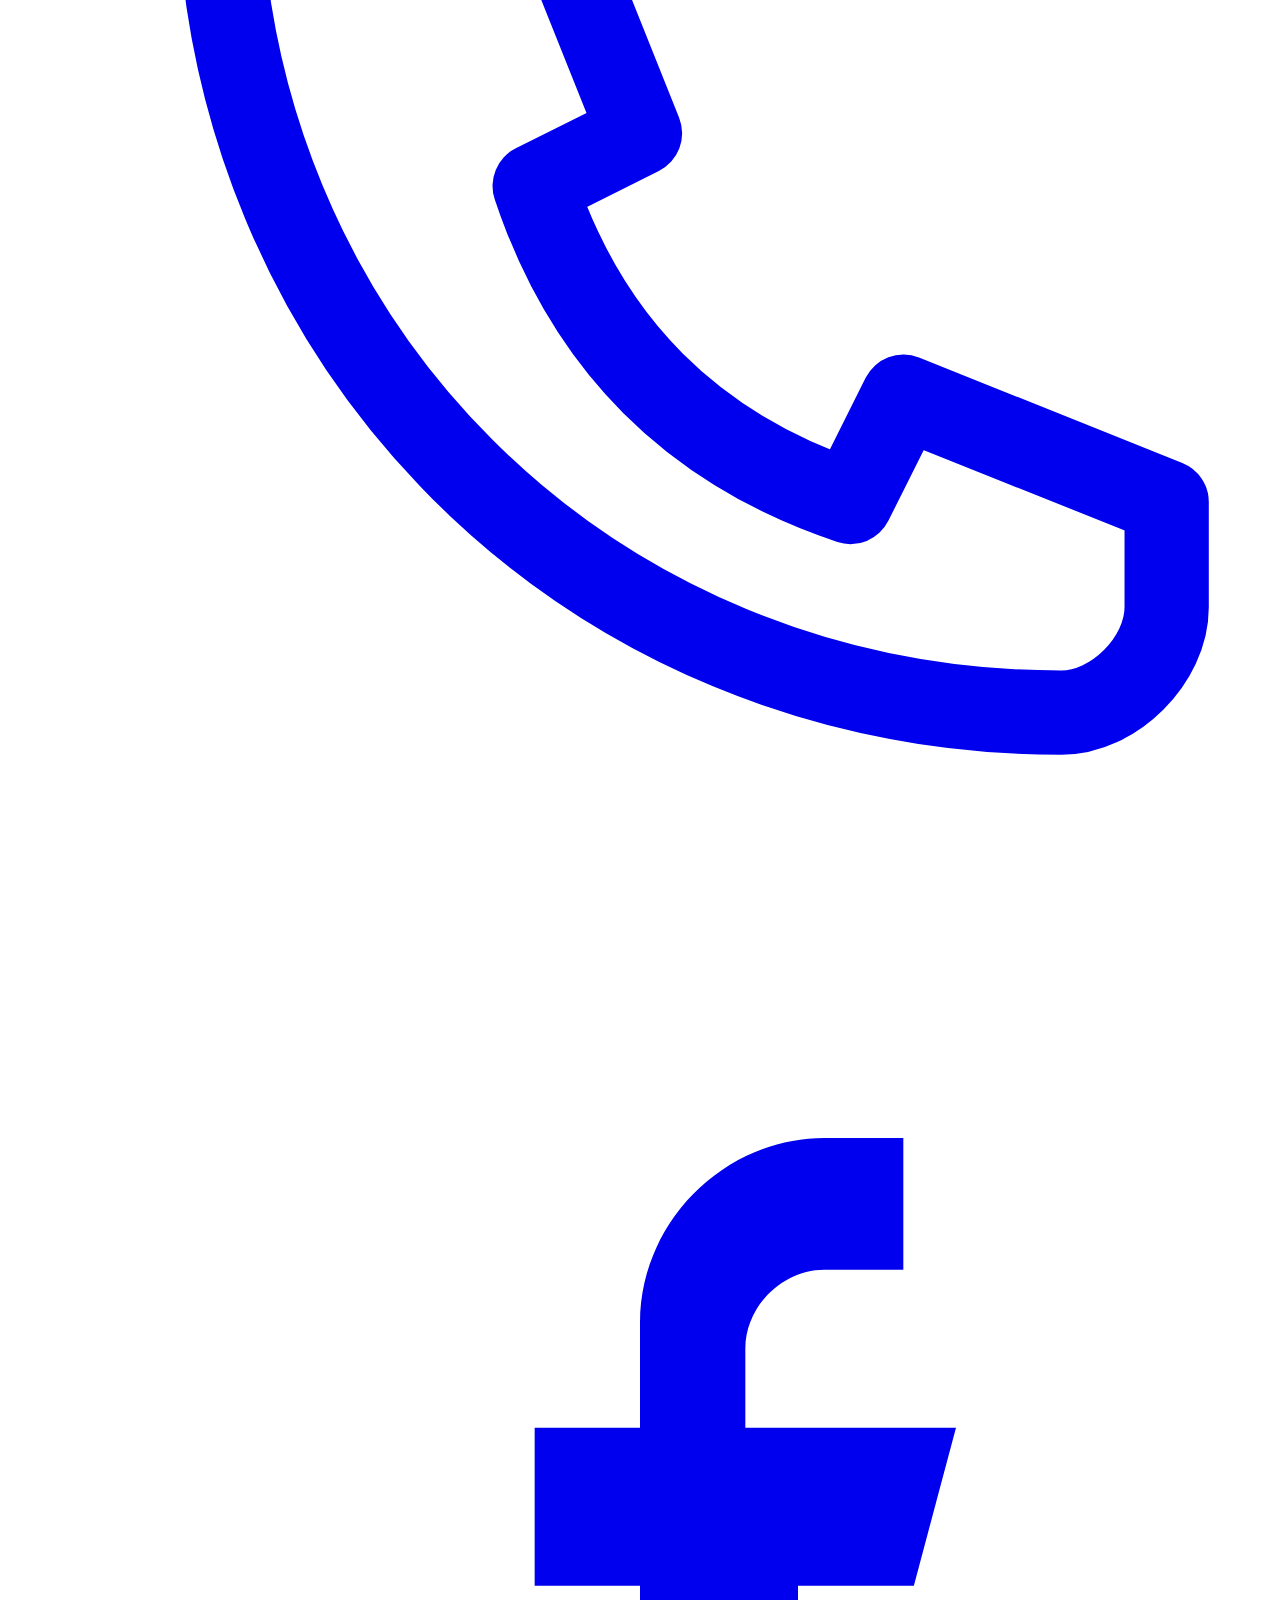
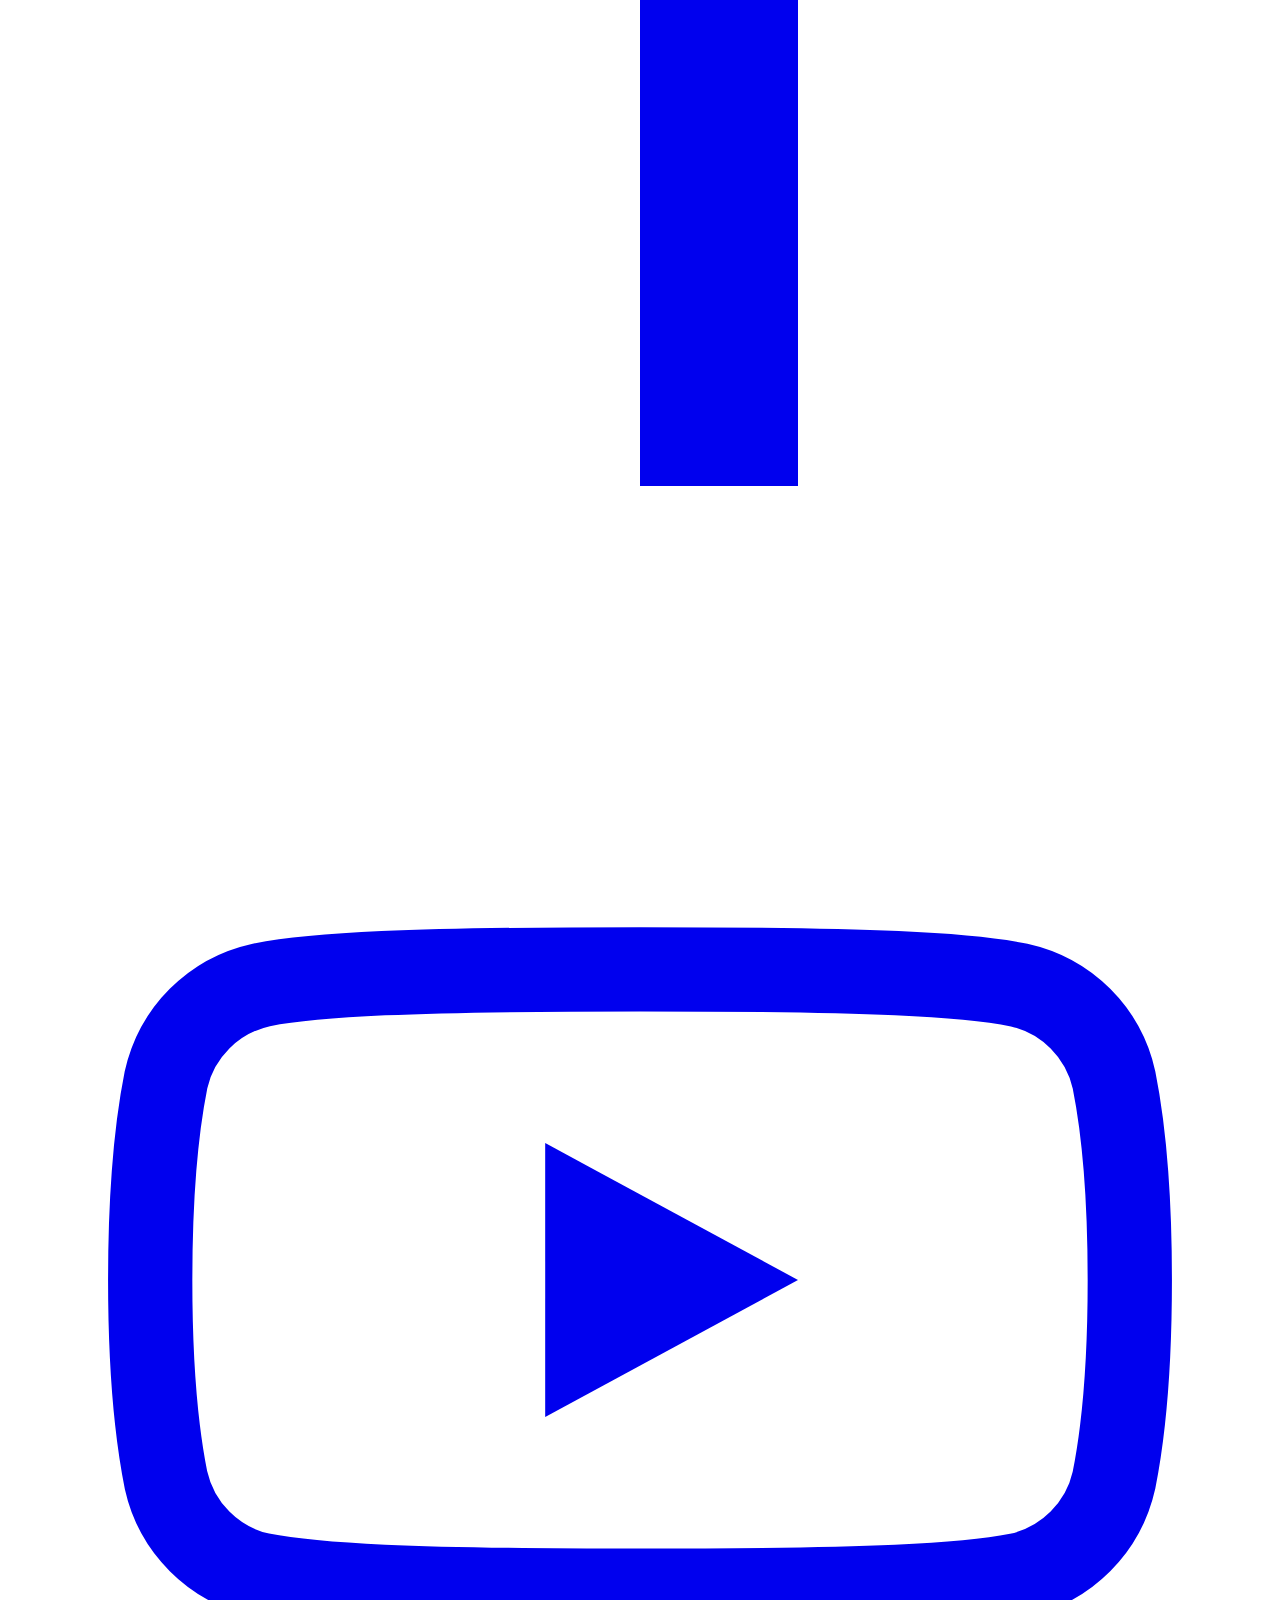
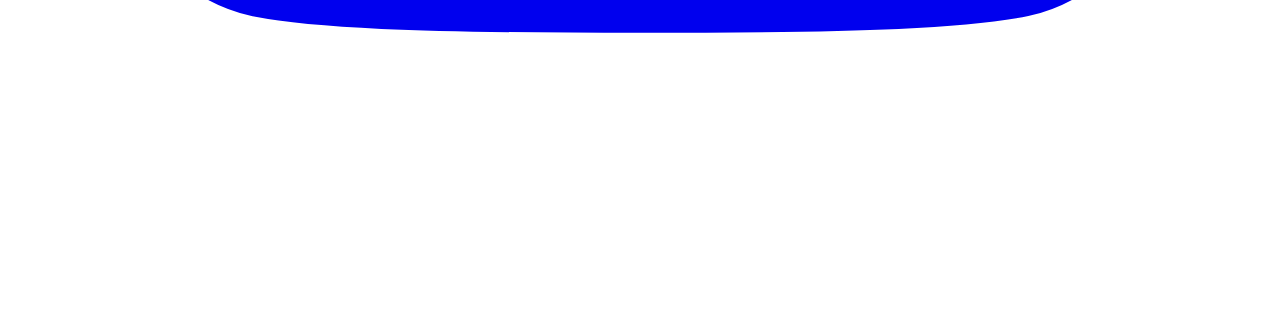
==== commit a47b822d: "*" ====
--- a/index.html
+++ b/index.html
@@ -12,18 +12,18 @@
 		
 		<link href="/CashManager/_app/immutable/assets/0.DkdfR3IE.css" rel="stylesheet">
 		<link href="/CashManager/_app/immutable/assets/2.aLhR2nIa.css" rel="stylesheet">
-		<link rel="modulepreload" href="/CashManager/_app/immutable/entry/start.mSjjNNcU.js">
-		<link rel="modulepreload" href="/CashManager/_app/immutable/chunks/Cv3dtmM1.js">
+		<link rel="modulepreload" href="/CashManager/_app/immutable/entry/start.CaDmwizz.js">
+		<link rel="modulepreload" href="/CashManager/_app/immutable/chunks/3gzOptwJ.js">
 		<link rel="modulepreload" href="/CashManager/_app/immutable/chunks/QAJu52pt.js">
-		<link rel="modulepreload" href="/CashManager/_app/immutable/chunks/CK7VhojU.js">
-		<link rel="modulepreload" href="/CashManager/_app/immutable/entry/app.D3rn58WQ.js">
+		<link rel="modulepreload" href="/CashManager/_app/immutable/chunks/DVScpCDO.js">
+		<link rel="modulepreload" href="/CashManager/_app/immutable/entry/app.B8f3vQ47.js">
 		<link rel="modulepreload" href="/CashManager/_app/immutable/chunks/BQ19ql32.js">
-		<link rel="modulepreload" href="/CashManager/_app/immutable/nodes/0.BlOXQtim.js">
+		<link rel="modulepreload" href="/CashManager/_app/immutable/nodes/0.CAbztK_I.js">
 		<link rel="modulepreload" href="/CashManager/_app/immutable/chunks/DjCPJbCy.js">
-		<link rel="modulepreload" href="/CashManager/_app/immutable/nodes/2.DR9YFFTE.js"><title>CashManager | كاش مانجر</title><!-- HEAD_svelte-ve8sf5_START --><meta name="description" content="نظام إدارة معاملات وأرباح وتقارير — بسيط، سريع، ومرن. نسخة ديسكتوب + تطبيق موبايل."><meta name="theme-color" content="#39a7ff"><link rel="icon" href="/CashManager/favicon.png"><meta property="og:title" content="CashManager | كاش مانجر"><meta property="og:description" content="نظام إدارة معاملات وأرباح وتقارير — بسيط، سريع، ومرن. نسخة ديسكتوب + تطبيق موبايل."><meta property="og:type" content="website"><!-- HEAD_svelte-ve8sf5_END -->
+		<link rel="modulepreload" href="/CashManager/_app/immutable/nodes/2.BFp0hohX.js"><title>CashManager | كاش مانجر</title><!-- HEAD_svelte-ve8sf5_START --><meta name="description" content="نظام إدارة معاملات وأرباح وتقارير — بسيط، سريع، ومرن. نسخة ديسكتوب + تطبيق موبايل."><meta name="theme-color" content="#39a7ff"><link rel="icon" href="/CashManager/favicon.png"><meta property="og:title" content="CashManager | كاش مانجر"><meta property="og:description" content="نظام إدارة معاملات وأرباح وتقارير — بسيط، سريع، ومرن. نسخة ديسكتوب + تطبيق موبايل."><meta property="og:type" content="website"><!-- HEAD_svelte-ve8sf5_END -->
 	</head>
 	<body data-sveltekit-preload-data="hover">
-		<div style="display: contents">   <header class="header svelte-vjf5kc"><div class="container bar svelte-vjf5kc"><a class="brand svelte-vjf5kc" href="#top" aria-label="CashManager"><span class="mark svelte-vjf5kc" aria-hidden="true" data-svelte-h="svelte-1oi4big"><img class="logoImg" src="/logo.png" alt=""></span> <div class="brandText svelte-vjf5kc"><div class="name svelte-vjf5kc">CashManager</div> <div class="tag svelte-vjf5kc" data-svelte-h="svelte-ge29hu">نظام إدارة معاملات الكاش</div></div></a> <nav class="nav desktop svelte-vjf5kc" aria-label="Primary"><button class="link svelte-vjf5kc">عن النظام</button><button class="link svelte-vjf5kc">المميزات</button><button class="link svelte-vjf5kc">الأسعار</button><button class="link svelte-vjf5kc">التحميل</button><button class="link svelte-vjf5kc">أسئلة</button> <a class="btn primary" href="https://wa.me/201060054789" target="_blank" rel="noreferrer" data-svelte-h="svelte-kxjh2m">اطلب تجربة / استفسار</a></nav> <button class="burger svelte-vjf5kc" aria-label="Open menu" data-svelte-h="svelte-1cc8hrv"><span class="svelte-vjf5kc"></span> <span class="svelte-vjf5kc"></span> <span class="svelte-vjf5kc"></span></button></div>  </header> <section id="top" class="hero svelte-jypohh"><div class="container content svelte-jypohh"><div class="wrap svelte-jypohh"><div style="--ry:18px; --rdelay:0ms;" class="svelte-14bu1cg"><div class="kicker" data-svelte-h="svelte-1g2v6u5">منظم • سريع • واضح</div> </div> <div style="--ry:18px; --rdelay:90ms;" class="svelte-14bu1cg"><h1 class="h1 svelte-jypohh" data-svelte-h="svelte-66hs6m">إدارة معاملاتك وأرباحك من مكان واحد — <span class="svelte-jypohh">CashManager</span></h1> </div> <div style="--ry:18px; --rdelay:160ms;" class="svelte-14bu1cg"><p class="lead svelte-jypohh" data-svelte-h="svelte-1xpn3n0">كاش مانجر نظام عملي لإدارة التحويلات، الإيداعات، السحب، العملاء، الأرباح، والتقارير…
+		<div style="display: contents">   <header class="header svelte-vjf5kc"><div class="container bar svelte-vjf5kc"><a class="brand svelte-vjf5kc" href="#top" aria-label="CashManager"><span class="mark svelte-vjf5kc" aria-hidden="true" data-svelte-h="svelte-4rk9z4"><img class="logoImg" src="/CashManager/logo.png" alt="Logo"></span> <div class="brandText svelte-vjf5kc"><div class="name svelte-vjf5kc">CashManager</div> <div class="tag svelte-vjf5kc" data-svelte-h="svelte-ge29hu">نظام إدارة معاملات الكاش</div></div></a> <nav class="nav desktop svelte-vjf5kc" aria-label="Primary"><button class="link svelte-vjf5kc">عن النظام</button><button class="link svelte-vjf5kc">المميزات</button><button class="link svelte-vjf5kc">الأسعار</button><button class="link svelte-vjf5kc">التحميل</button><button class="link svelte-vjf5kc">أسئلة</button> <a class="btn primary" href="https://wa.me/201060054789" target="_blank" rel="noreferrer" data-svelte-h="svelte-kxjh2m">اطلب تجربة / استفسار</a></nav> <button class="burger svelte-vjf5kc" aria-label="Open menu" data-svelte-h="svelte-1cc8hrv"><span class="svelte-vjf5kc"></span> <span class="svelte-vjf5kc"></span> <span class="svelte-vjf5kc"></span></button></div>  </header> <section id="top" class="hero svelte-jypohh"><div class="container content svelte-jypohh"><div class="wrap svelte-jypohh"><div style="--ry:18px; --rdelay:0ms;" class="svelte-14bu1cg"><div class="kicker" data-svelte-h="svelte-1g2v6u5">منظم • سريع • واضح</div> </div> <div style="--ry:18px; --rdelay:90ms;" class="svelte-14bu1cg"><h1 class="h1 svelte-jypohh" data-svelte-h="svelte-66hs6m">إدارة معاملاتك وأرباحك من مكان واحد — <span class="svelte-jypohh">CashManager</span></h1> </div> <div style="--ry:18px; --rdelay:160ms;" class="svelte-14bu1cg"><p class="lead svelte-jypohh" data-svelte-h="svelte-1xpn3n0">كاش مانجر نظام عملي لإدارة التحويلات، الإيداعات، السحب، العملاء، الأرباح، والتقارير…
           <br>نسخة ديسكتوب + تطبيق موبايل مع باقات مرنة حسب احتياجك.</p> </div> <div style="--ry:18px; --rdelay:230ms;" class="svelte-14bu1cg"><div class="cta svelte-jypohh"><a class="btn primary" href="https://wa.me/201060054789" target="_blank" rel="noreferrer"><span class="i svelte-jypohh" aria-hidden="true"><!-- HTML_TAG_START --><svg viewBox="0 0 24 24" fill="none" aria-hidden="true">
     <path d="M12 21a9 9 0 1 0-7.74-4.4L3 21l4.6-1.2A8.96 8.96 0 0 0 12 21Z" stroke="currentColor" stroke-width="1.6" stroke-linejoin="round"/>
     <path d="M9.2 8.8c.3-.4.6-.4.9-.3l.7.3c.2.1.3.2.4.4l.5 1.2c.1.2.1.5-.1.6l-.4.4c-.2.2-.2.4-.1.6.5.9 1.4 1.8 2.3 2.3.2.1.4.1.6-.1l.4-.4c.2-.2.4-.2.6-.1l1.2.5c.2.1.3.2.4.4l.3.7c.1.3 0 .6-.3.9-.5.5-1.7 1-3 .5-1.3-.5-2.7-1.4-4-2.7-1.3-1.3-2.2-2.7-2.7-4-.5-1.3 0-2.5.5-3Z" fill="currentColor" opacity=".85"/>
@@ -40,7 +40,7 @@
     <path d="M20 7 10 17l-5-5" stroke="currentColor" stroke-width="2" stroke-linecap="round" stroke-linejoin="round"/>
   </svg><!-- HTML_TAG_END --></span> تقارير أرباح/عجز + أرصدة + ملخص سريع</li> <li class="svelte-1x0um4e"><span class="dot svelte-1x0um4e" aria-hidden="true"><!-- HTML_TAG_START --><svg viewBox="0 0 24 24" fill="none" aria-hidden="true">
     <path d="M20 7 10 17l-5-5" stroke="currentColor" stroke-width="2" stroke-linecap="round" stroke-linejoin="round"/>
-  </svg><!-- HTML_TAG_END --></span> قابل للتوسع بإضافة أجهزة حسب الحاجة</li></ul></div> </div></div> </div>  </div></div> </section> <section id="download" class="section"><div class="container"><div style="--ry:14px; --rdelay:0ms;" class="svelte-14bu1cg"><div class="kicker">التحميل</div> <h2 class="h2">حمّل البرنامج وابدأ</h2> <p class="p">لو محتاج تجربة أو نسخة تجريبية — ابعت على الواتساب.</p> </div> <div class="body svelte-17vlogq"><div class="grid svelte-1964j3o"><div style="--ry:14px; --rdelay:0ms;" class="svelte-14bu1cg"><div class="card pad dl svelte-1964j3o" data-svelte-h="svelte-7nsbp9"><div class="t svelte-1964j3o">تحميل الديسكتوب</div> <p class="p">نسخة ويندوز (Installer / Setup) — مناسبة للمكاتب وإدارة المعاملات.</p> <a class="btn primary" href="#" target="_blank" rel="noreferrer">تحميل</a></div> </div> <div style="--ry:14px; --rdelay:120ms;" class="svelte-14bu1cg"><div class="card pad dl svelte-1964j3o" data-svelte-h="svelte-azy12r"><div class="t svelte-1964j3o">تطبيق الموبايل</div> <p class="p">متابعة العمليات والتقارير من الهاتف حسب صلاحيات المستخدم.</p> <a class="btn primary" href="https://play.google.com/store/apps/details?id=com.elnahas.cashmanager&amp;hl=ar" target="_blank" rel="noreferrer">Google Play</a></div> </div> </div></div></div> </section> <section id="faq" class="section"><div class="container"><div style="--ry:14px; --rdelay:0ms;" class="svelte-14bu1cg"><div class="kicker">أسئلة شائعة</div> <h2 class="h2">أهم الأسئلة قبل الاشتراك</h2>  </div> <div class="body svelte-17vlogq"><div class="grid svelte-1nkvpyk"><div style="--ry:14px; --rdelay:0ms;" class="svelte-14bu1cg"><details class="card pad faq svelte-1nkvpyk"><summary class="svelte-1nkvpyk"><span class="q svelte-1nkvpyk">هل النظام مناسب لشغل فوري وفودافون كاش؟</span> <span class="plus svelte-1nkvpyk" aria-hidden="true" data-svelte-h="svelte-1q7n3av">+</span></summary> <div class="a svelte-1nkvpyk">نعم — هدفه تنظيم تسجيل العمليات والأرباح والتقارير بسرعة وبشكل واضح.</div></details>  </div><div style="--ry:14px; --rdelay:60ms;" class="svelte-14bu1cg"><details class="card pad faq svelte-1nkvpyk"><summary class="svelte-1nkvpyk"><span class="q svelte-1nkvpyk">يعني إيه سنوي بعد خصم شهرين؟</span> <span class="plus svelte-1nkvpyk" aria-hidden="true" data-svelte-h="svelte-1q7n3av">+</span></summary> <div class="a svelte-1nkvpyk">الاشتراك السنوي بيكون بسعر 10 شهور فقط (خصم شهرين) حسب جدول الأسعار.</div></details>  </div><div style="--ry:14px; --rdelay:120ms;" class="svelte-14bu1cg"><details class="card pad faq svelte-1nkvpyk"><summary class="svelte-1nkvpyk"><span class="q svelte-1nkvpyk">هل يمكن شراء باقات الموبايل وحدها؟</span> <span class="plus svelte-1nkvpyk" aria-hidden="true" data-svelte-h="svelte-1q7n3av">+</span></summary> <div class="a svelte-1nkvpyk">لا — باقات الموبايل تعتبر إضافة لأصحاب النظام.</div></details>  </div><div style="--ry:14px; --rdelay:180ms;" class="svelte-14bu1cg"><details class="card pad faq svelte-1nkvpyk"><summary class="svelte-1nkvpyk"><span class="q svelte-1nkvpyk">هل في دعم وتحديثات؟</span> <span class="plus svelte-1nkvpyk" aria-hidden="true" data-svelte-h="svelte-1q7n3av">+</span></summary> <div class="a svelte-1nkvpyk">نعم. في باقة مدى الحياة: السنة الأولى مجانية، وبعدها دعم/صيانة/تحديثات سنويًا برسوم ثابتة.</div></details>  </div> </div></div></div> </section></main> <footer class="foot svelte-1vn5fdb"><div class="container inner svelte-1vn5fdb"><a class="brand svelte-1vn5fdb" href="#top" aria-label="CashManager"><span class="mark svelte-1vn5fdb" aria-hidden="true" data-svelte-h="svelte-1oi4big"><img class="logoImg" src="/logo.png" alt=""></span> <div class="brandText"><div class="name svelte-1vn5fdb">CashManager</div> <div class="tag svelte-1vn5fdb" data-svelte-h="svelte-ge29hu">نظام إدارة معاملات الكاش</div></div></a> <div class="cols svelte-1vn5fdb"><div class="col"><div class="h svelte-1vn5fdb" data-svelte-h="svelte-st1h9c">التواصل</div> <a class="l svelte-1vn5fdb" href="tel:+201060054789" dir="ltr">+201060054789</a> <a class="l svelte-1vn5fdb" href="https://wa.me/201060054789" target="_blank" rel="noreferrer" data-svelte-h="svelte-lhkzzr">واتساب مباشر</a></div> <div class="col" data-svelte-h="svelte-oean12"><div class="h svelte-1vn5fdb">السوشيال</div> <a class="l svelte-1vn5fdb" href="https://www.facebook.com/kash.manjr.adart.mhlat.almwbayl" target="_blank" rel="noreferrer">Facebook</a> <a class="l svelte-1vn5fdb" href="https://www.youtube.com/@NexttFix" target="_blank" rel="noreferrer">YouTube</a></div> <div class="col" data-svelte-h="svelte-2umzx9"><div class="h svelte-1vn5fdb">روابط</div> <a class="l svelte-1vn5fdb" href="#pricing">الأسعار</a> <a class="l svelte-1vn5fdb" href="#download">التحميل</a></div></div></div> <div class="container copy svelte-1vn5fdb">© 2026 CashManager. All rights reserved.</div> </footer> <div class="dock svelte-pqv0c7" aria-label="Quick contact"><a class="fab svelte-pqv0c7" href="https://wa.me/201060054789" target="_blank" rel="noreferrer" aria-label="WhatsApp"><!-- HTML_TAG_START --><svg viewBox="0 0 24 24" fill="none" aria-hidden="true">
+  </svg><!-- HTML_TAG_END --></span> قابل للتوسع بإضافة أجهزة حسب الحاجة</li></ul></div> </div></div> </div>  </div></div> </section> <section id="download" class="section"><div class="container"><div style="--ry:14px; --rdelay:0ms;" class="svelte-14bu1cg"><div class="kicker">التحميل</div> <h2 class="h2">حمّل البرنامج وابدأ</h2> <p class="p">لو محتاج تجربة أو نسخة تجريبية — ابعت على الواتساب.</p> </div> <div class="body svelte-17vlogq"><div class="grid svelte-1964j3o"><div style="--ry:14px; --rdelay:0ms;" class="svelte-14bu1cg"><div class="card pad dl svelte-1964j3o" data-svelte-h="svelte-7nsbp9"><div class="t svelte-1964j3o">تحميل الديسكتوب</div> <p class="p">نسخة ويندوز (Installer / Setup) — مناسبة للمكاتب وإدارة المعاملات.</p> <a class="btn primary" href="#" target="_blank" rel="noreferrer">تحميل</a></div> </div> <div style="--ry:14px; --rdelay:120ms;" class="svelte-14bu1cg"><div class="card pad dl svelte-1964j3o" data-svelte-h="svelte-azy12r"><div class="t svelte-1964j3o">تطبيق الموبايل</div> <p class="p">متابعة العمليات والتقارير من الهاتف حسب صلاحيات المستخدم.</p> <a class="btn primary" href="https://play.google.com/store/apps/details?id=com.elnahas.cashmanager&amp;hl=ar" target="_blank" rel="noreferrer">Google Play</a></div> </div> </div></div></div> </section> <section id="faq" class="section"><div class="container"><div style="--ry:14px; --rdelay:0ms;" class="svelte-14bu1cg"><div class="kicker">أسئلة شائعة</div> <h2 class="h2">أهم الأسئلة قبل الاشتراك</h2>  </div> <div class="body svelte-17vlogq"><div class="grid svelte-1nkvpyk"><div style="--ry:14px; --rdelay:0ms;" class="svelte-14bu1cg"><details class="card pad faq svelte-1nkvpyk"><summary class="svelte-1nkvpyk"><span class="q svelte-1nkvpyk">هل النظام مناسب لشغل فوري وفودافون كاش؟</span> <span class="plus svelte-1nkvpyk" aria-hidden="true" data-svelte-h="svelte-1q7n3av">+</span></summary> <div class="a svelte-1nkvpyk">نعم — هدفه تنظيم تسجيل العمليات والأرباح والتقارير بسرعة وبشكل واضح.</div></details>  </div><div style="--ry:14px; --rdelay:60ms;" class="svelte-14bu1cg"><details class="card pad faq svelte-1nkvpyk"><summary class="svelte-1nkvpyk"><span class="q svelte-1nkvpyk">يعني إيه سنوي بعد خصم شهرين؟</span> <span class="plus svelte-1nkvpyk" aria-hidden="true" data-svelte-h="svelte-1q7n3av">+</span></summary> <div class="a svelte-1nkvpyk">الاشتراك السنوي بيكون بسعر 10 شهور فقط (خصم شهرين) حسب جدول الأسعار.</div></details>  </div><div style="--ry:14px; --rdelay:120ms;" class="svelte-14bu1cg"><details class="card pad faq svelte-1nkvpyk"><summary class="svelte-1nkvpyk"><span class="q svelte-1nkvpyk">هل يمكن شراء باقات الموبايل وحدها؟</span> <span class="plus svelte-1nkvpyk" aria-hidden="true" data-svelte-h="svelte-1q7n3av">+</span></summary> <div class="a svelte-1nkvpyk">لا — باقات الموبايل تعتبر إضافة لأصحاب النظام.</div></details>  </div><div style="--ry:14px; --rdelay:180ms;" class="svelte-14bu1cg"><details class="card pad faq svelte-1nkvpyk"><summary class="svelte-1nkvpyk"><span class="q svelte-1nkvpyk">هل في دعم وتحديثات؟</span> <span class="plus svelte-1nkvpyk" aria-hidden="true" data-svelte-h="svelte-1q7n3av">+</span></summary> <div class="a svelte-1nkvpyk">نعم. في باقة مدى الحياة: السنة الأولى مجانية، وبعدها دعم/صيانة/تحديثات سنويًا برسوم ثابتة.</div></details>  </div> </div></div></div> </section></main> <footer class="foot svelte-1vn5fdb"><div class="container inner svelte-1vn5fdb"><a class="brand svelte-1vn5fdb" href="#top" aria-label="CashManager"><span class="mark svelte-1vn5fdb" aria-hidden="true" data-svelte-h="svelte-4rk9z4"><img class="logoImg" src="/CashManager/logo.png" alt="Logo"></span> <div class="brandText"><div class="name svelte-1vn5fdb">CashManager</div> <div class="tag svelte-1vn5fdb" data-svelte-h="svelte-ge29hu">نظام إدارة معاملات الكاش</div></div></a> <div class="cols svelte-1vn5fdb"><div class="col"><div class="h svelte-1vn5fdb" data-svelte-h="svelte-st1h9c">التواصل</div> <a class="l svelte-1vn5fdb" href="tel:+201060054789" dir="ltr">+201060054789</a> <a class="l svelte-1vn5fdb" href="https://wa.me/201060054789" target="_blank" rel="noreferrer" data-svelte-h="svelte-lhkzzr">واتساب مباشر</a></div> <div class="col" data-svelte-h="svelte-oean12"><div class="h svelte-1vn5fdb">السوشيال</div> <a class="l svelte-1vn5fdb" href="https://www.facebook.com/kash.manjr.adart.mhlat.almwbayl" target="_blank" rel="noreferrer">Facebook</a> <a class="l svelte-1vn5fdb" href="https://www.youtube.com/@NexttFix" target="_blank" rel="noreferrer">YouTube</a></div> <div class="col" data-svelte-h="svelte-2umzx9"><div class="h svelte-1vn5fdb">روابط</div> <a class="l svelte-1vn5fdb" href="#pricing">الأسعار</a> <a class="l svelte-1vn5fdb" href="#download">التحميل</a></div></div></div> <div class="container copy svelte-1vn5fdb">© 2026 CashManager. All rights reserved.</div> </footer> <div class="dock svelte-pqv0c7" aria-label="Quick contact"><a class="fab svelte-pqv0c7" href="https://wa.me/201060054789" target="_blank" rel="noreferrer" aria-label="WhatsApp"><!-- HTML_TAG_START --><svg viewBox="0 0 24 24" fill="none" aria-hidden="true">
     <path d="M12 21a9 9 0 1 0-7.74-4.4L3 21l4.6-1.2A8.96 8.96 0 0 0 12 21Z" stroke="currentColor" stroke-width="1.6" stroke-linejoin="round"/>
     <path d="M9.2 8.8c.3-.4.6-.4.9-.3l.7.3c.2.1.3.2.4.4l.5 1.2c.1.2.1.5-.1.6l-.4.4c-.2.2-.2.4-.1.6.5.9 1.4 1.8 2.3 2.3.2.1.4.1.6-.1l.4-.4c.2-.2.4-.2.6-.1l1.2.5c.2.1.3.2.4.4l.3.7c.1.3 0 .6-.3.9-.5.5-1.7 1-3 .5-1.3-.5-2.7-1.4-4-2.7-1.3-1.3-2.2-2.7-2.7-4-.5-1.3 0-2.5.5-3Z" fill="currentColor" opacity=".85"/>
   </svg><!-- HTML_TAG_END --></a> <a class="fab svelte-pqv0c7" href="tel:+201060054789" aria-label="Call"><!-- HTML_TAG_START --><svg viewBox="0 0 24 24" fill="none" aria-hidden="true">
@@ -54,7 +54,7 @@
 			
 			<script>
 				{
-					__sveltekit_1rozx5g = {
+					__sveltekit_u5eu8q = {
 						base: "/CashManager",
 						assets: "/CashManager"
 					};
@@ -62,8 +62,8 @@
 					const element = document.currentScript.parentElement;
 
 					Promise.all([
-						import("/CashManager/_app/immutable/entry/start.mSjjNNcU.js"),
-						import("/CashManager/_app/immutable/entry/app.D3rn58WQ.js")
+						import("/CashManager/_app/immutable/entry/start.CaDmwizz.js"),
+						import("/CashManager/_app/immutable/entry/app.B8f3vQ47.js")
 					]).then(([kit, app]) => {
 						kit.start(app, element, {
 							node_ids: [0, 2],
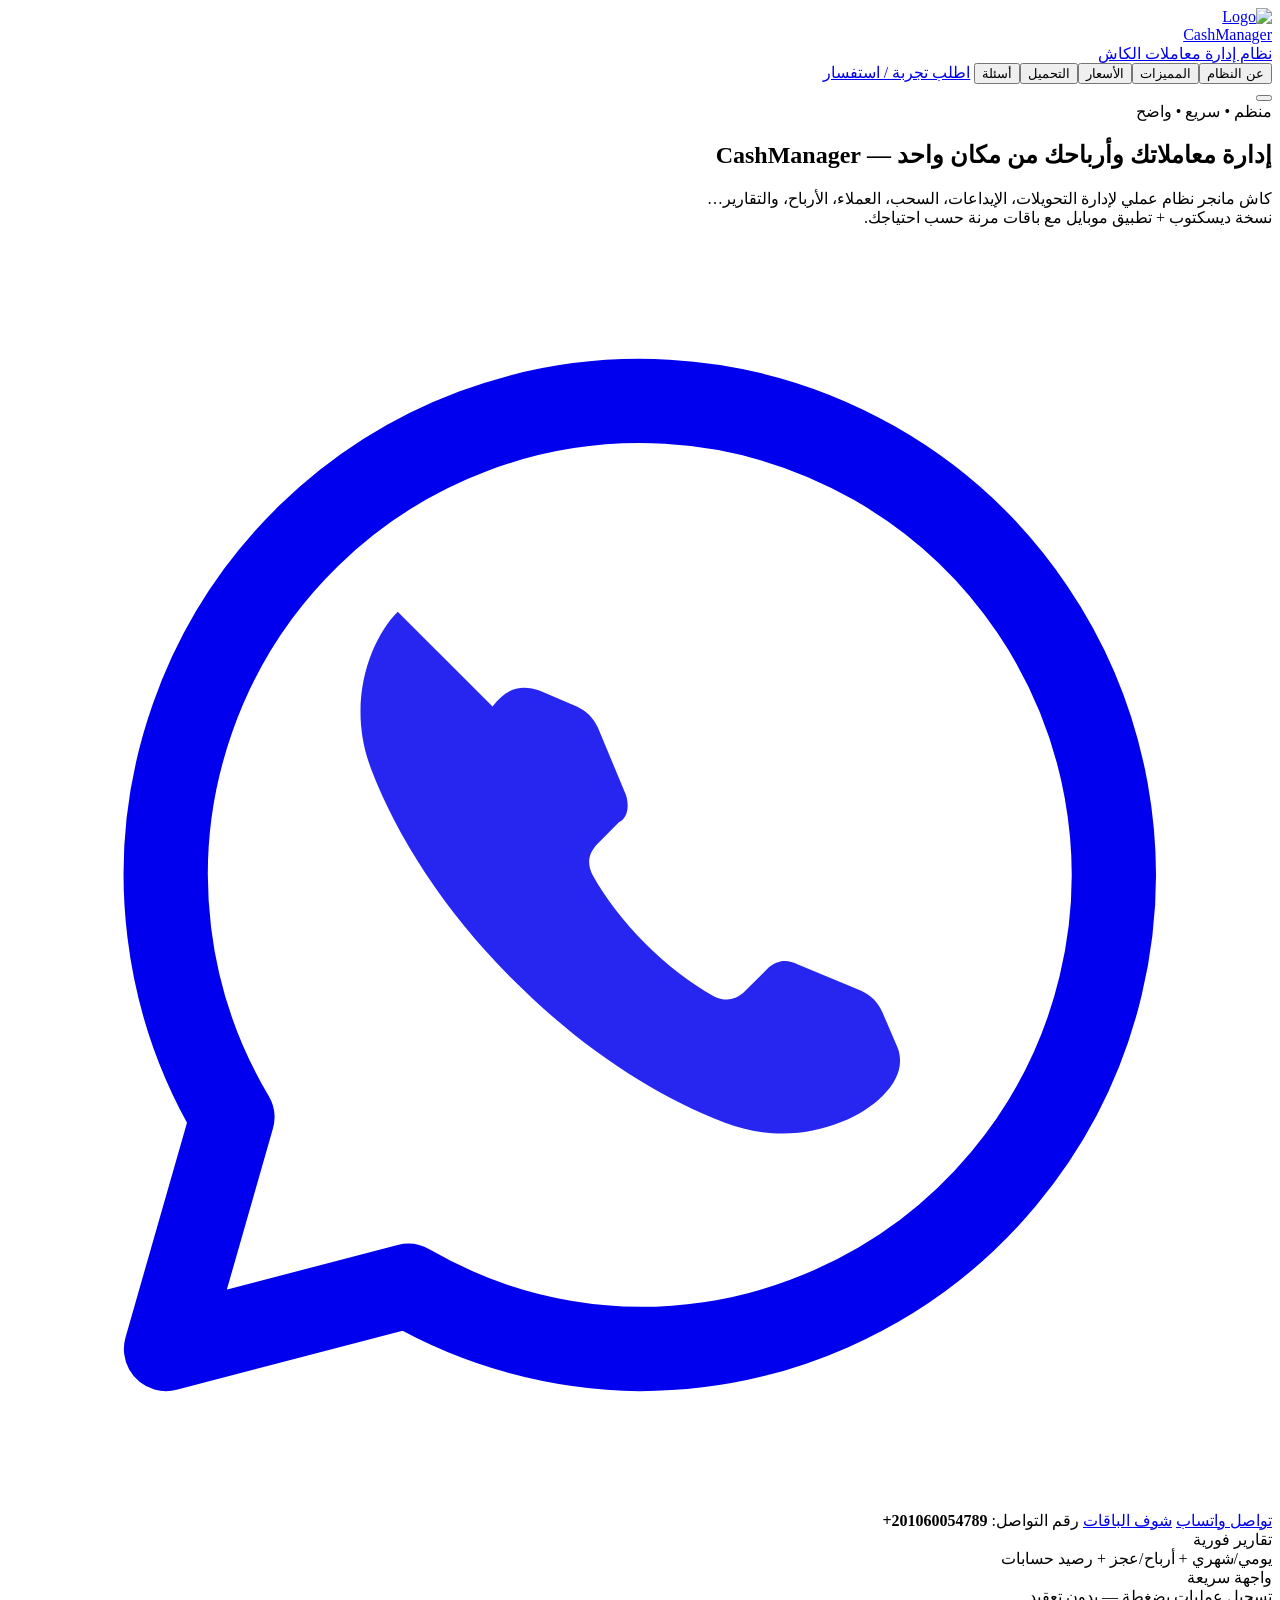
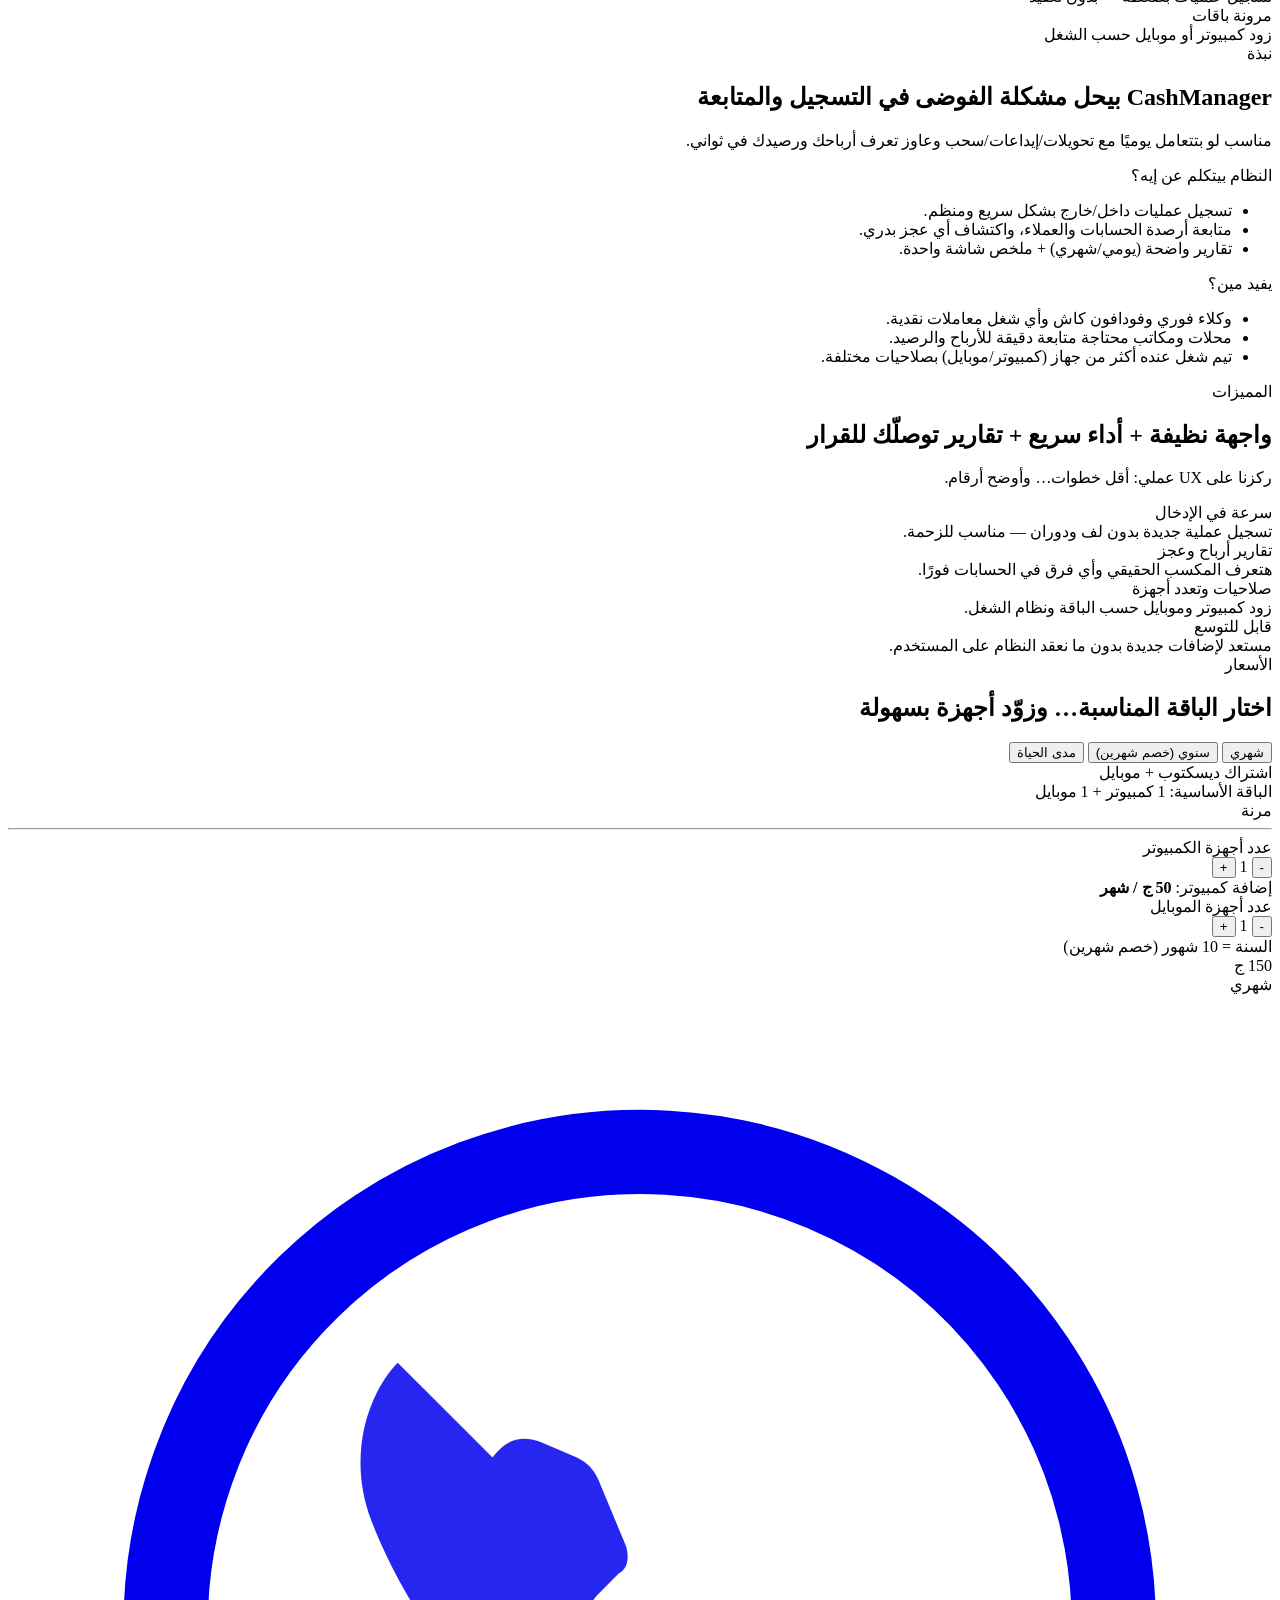
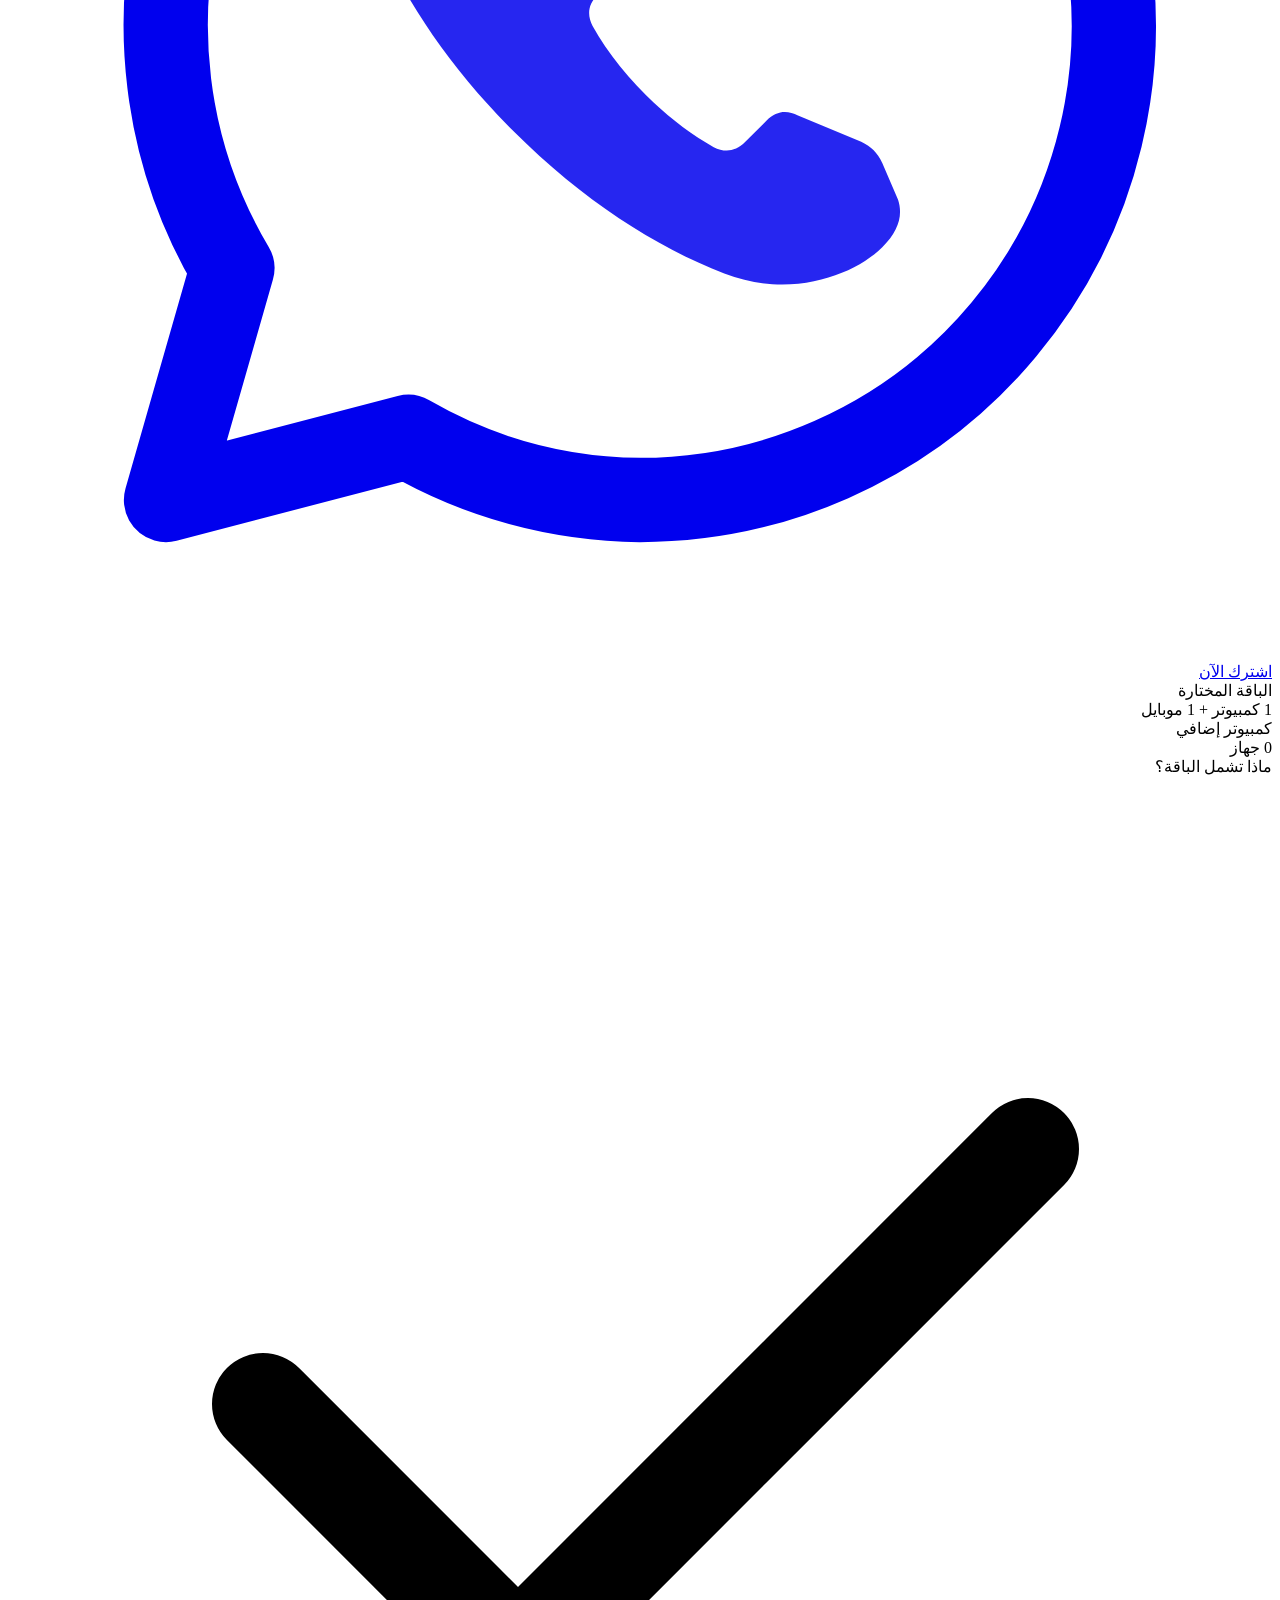
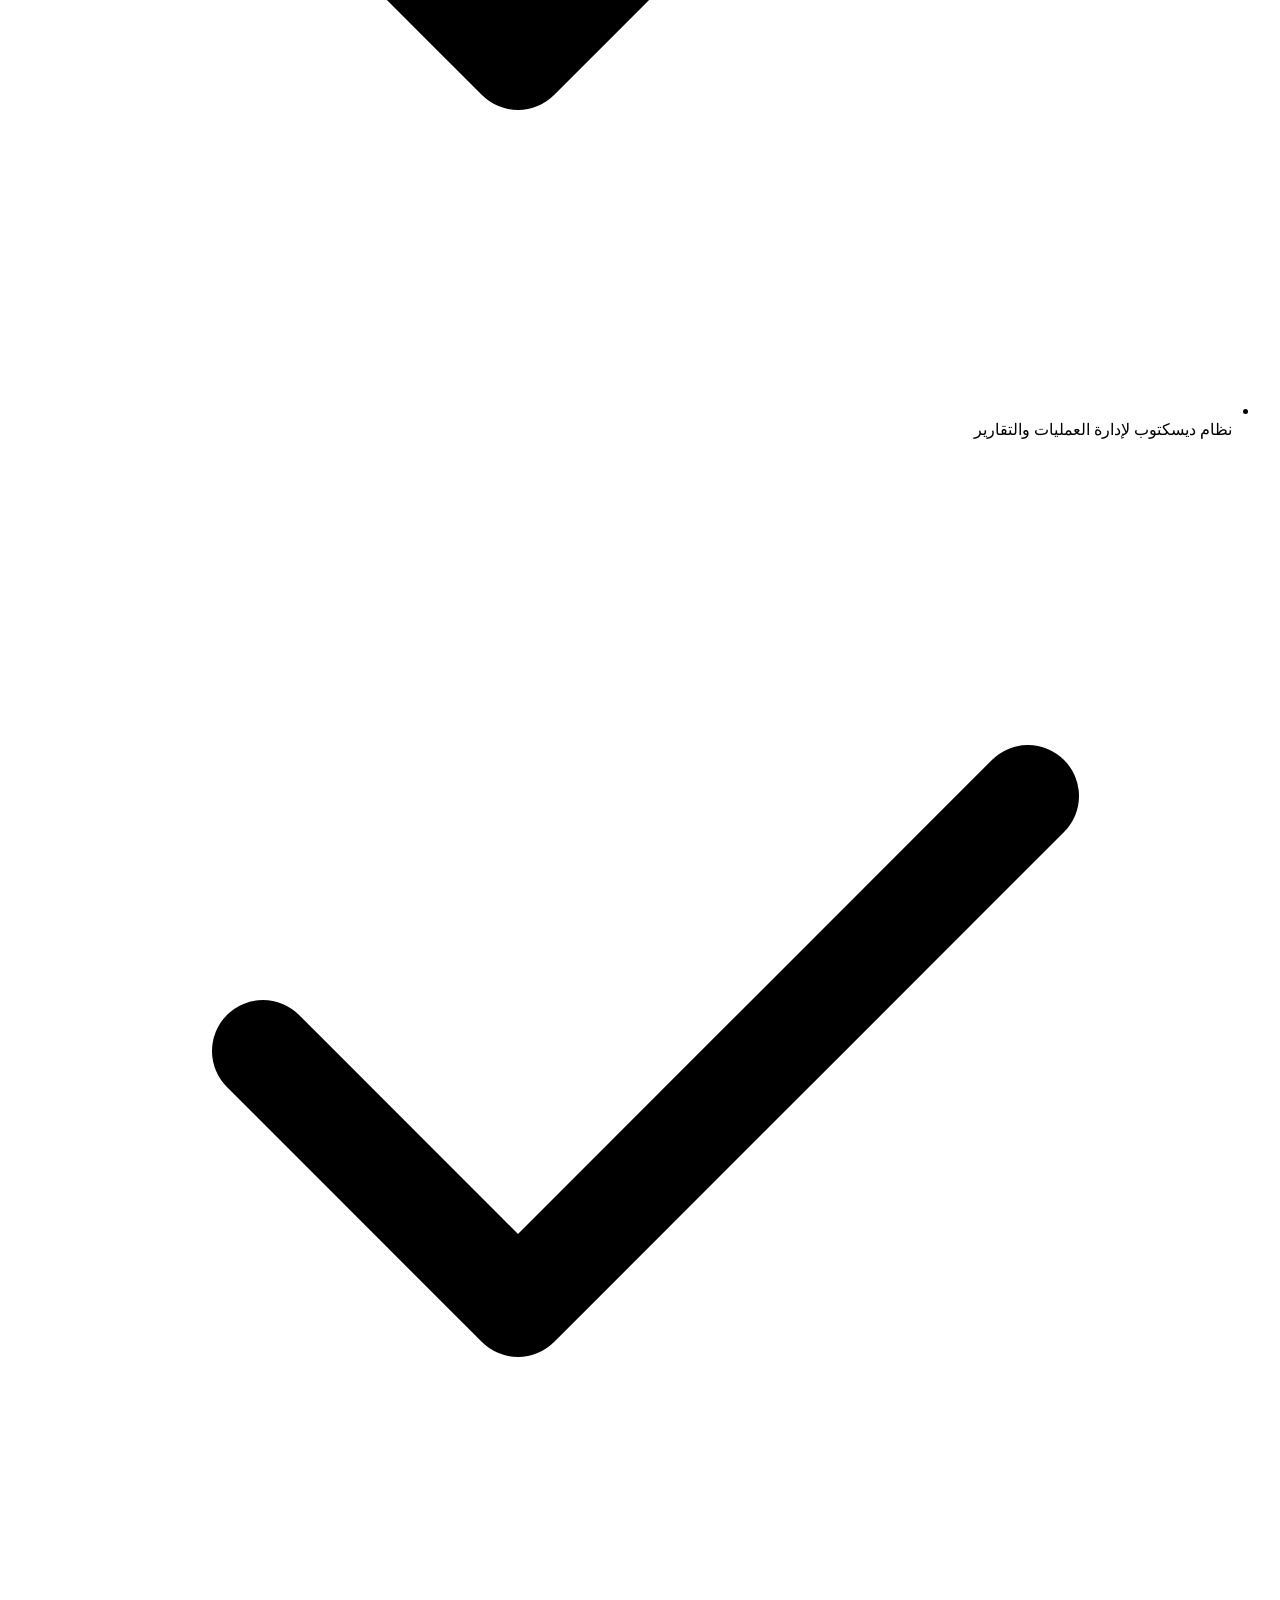
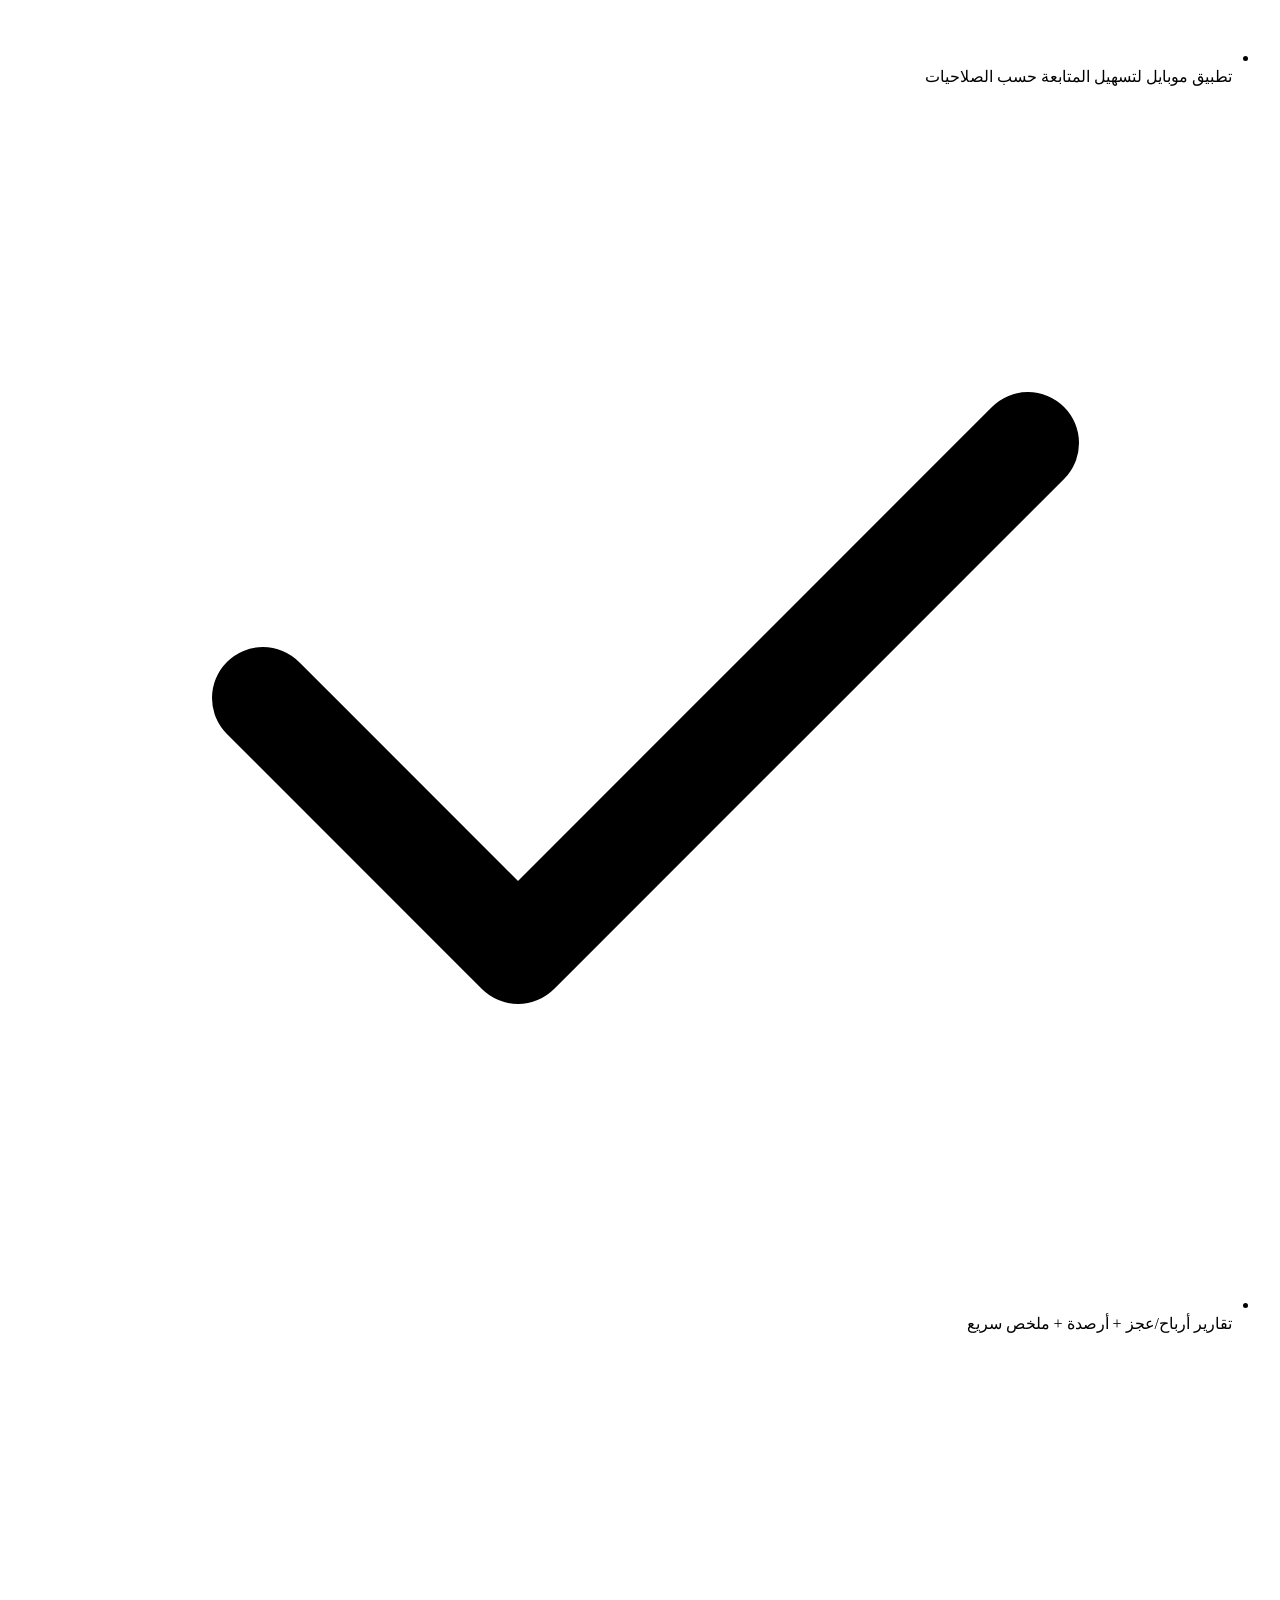
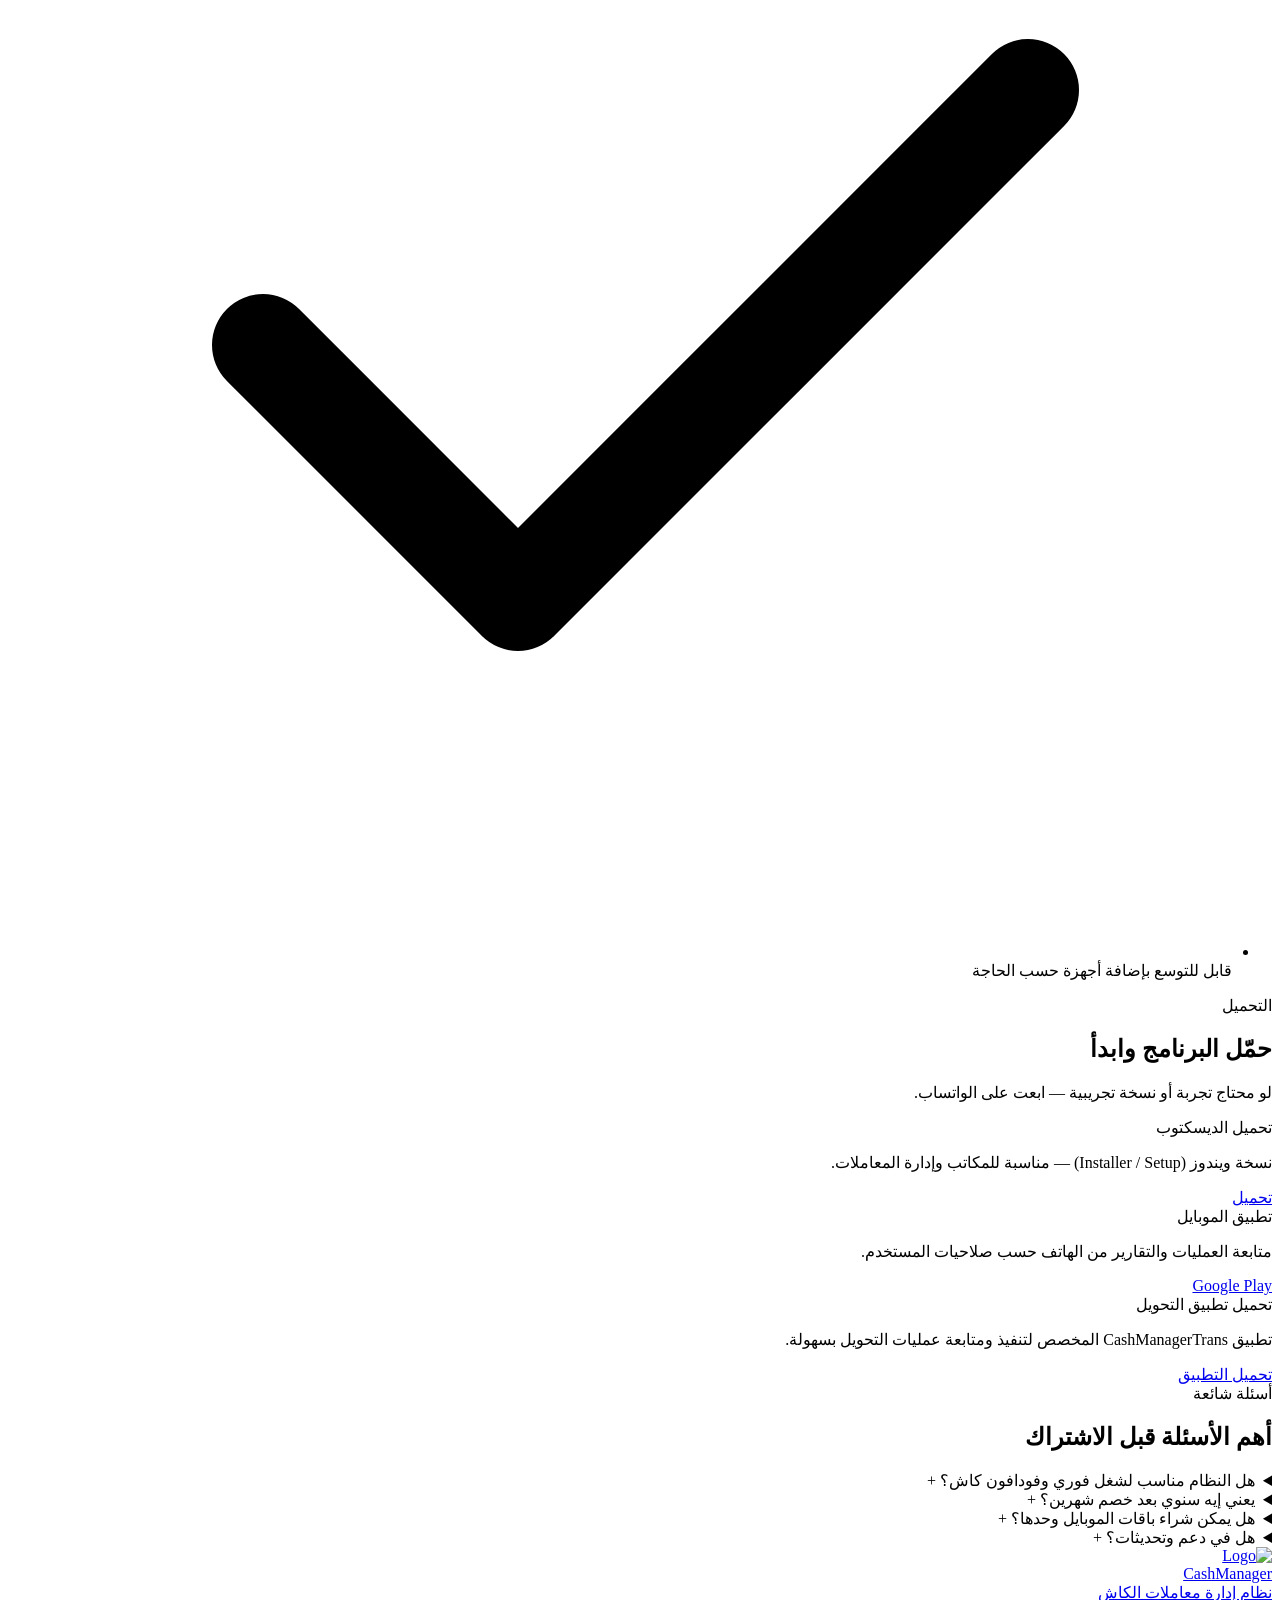
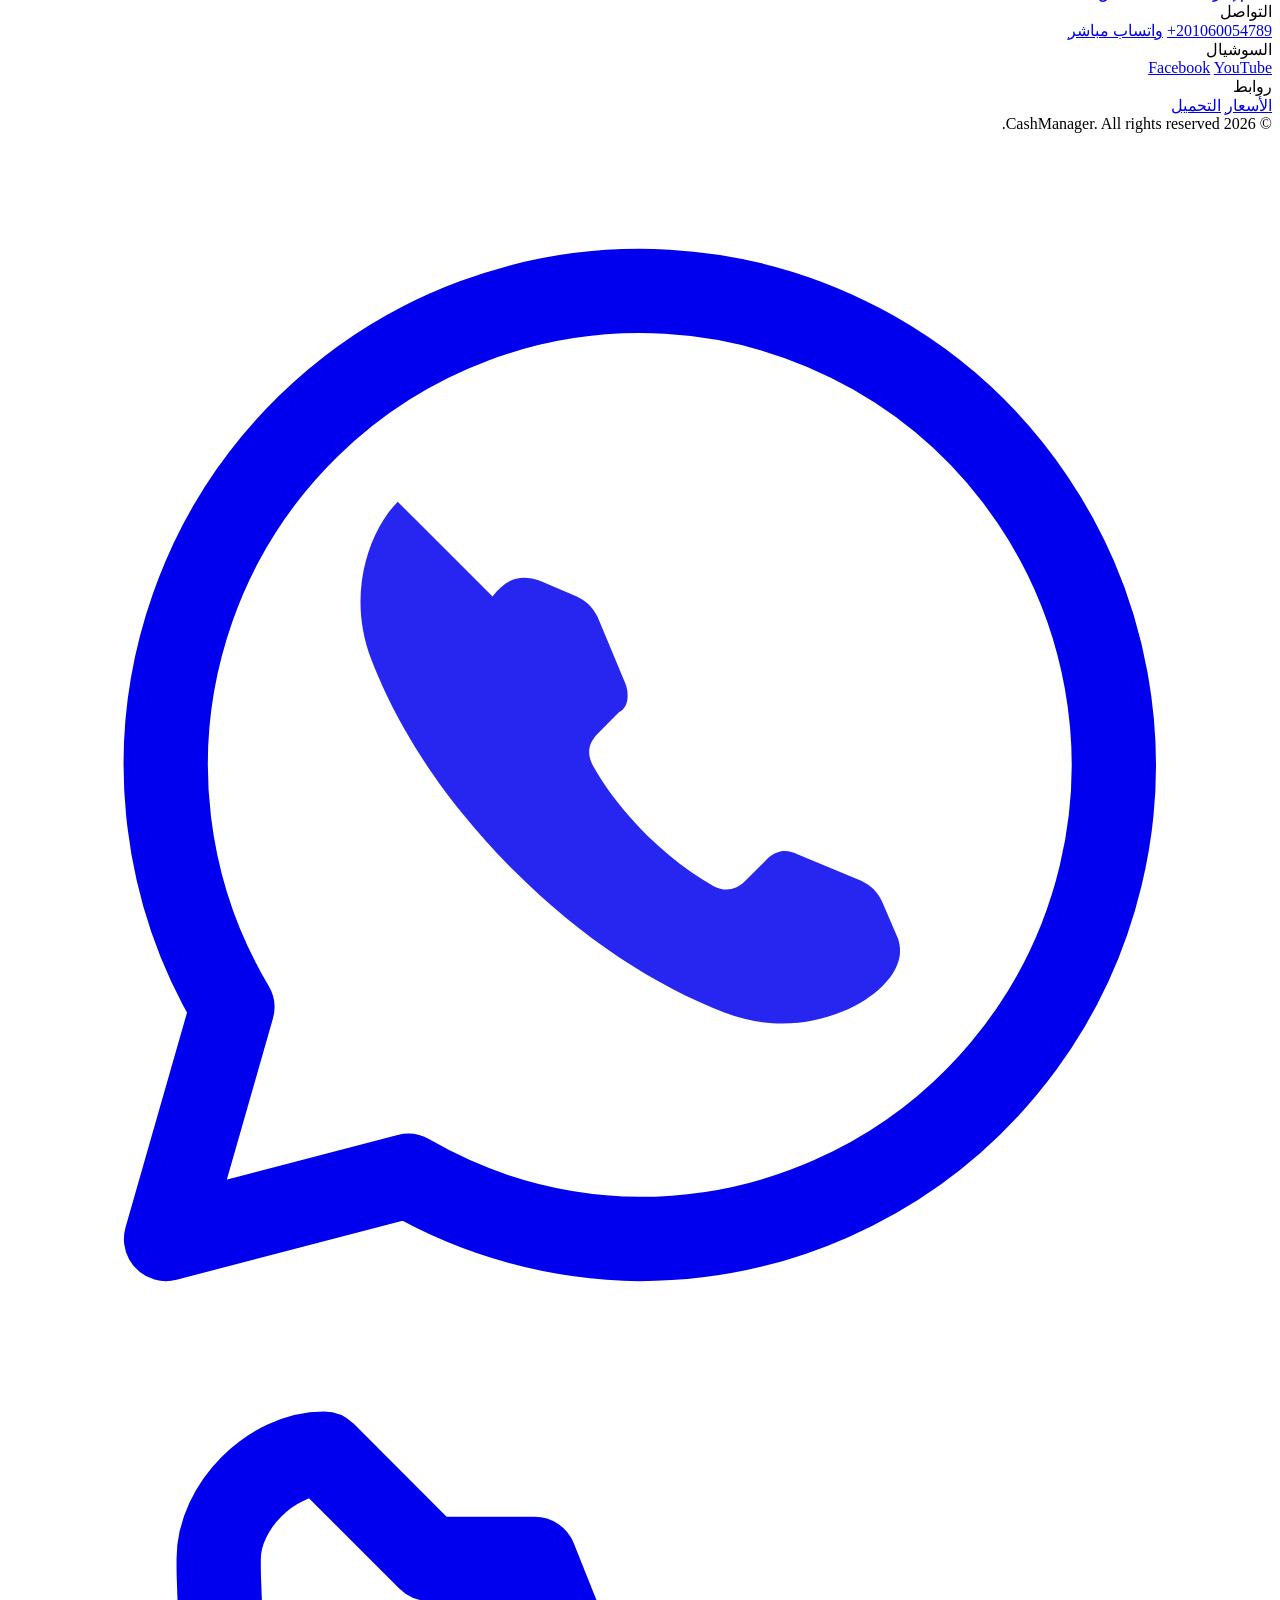
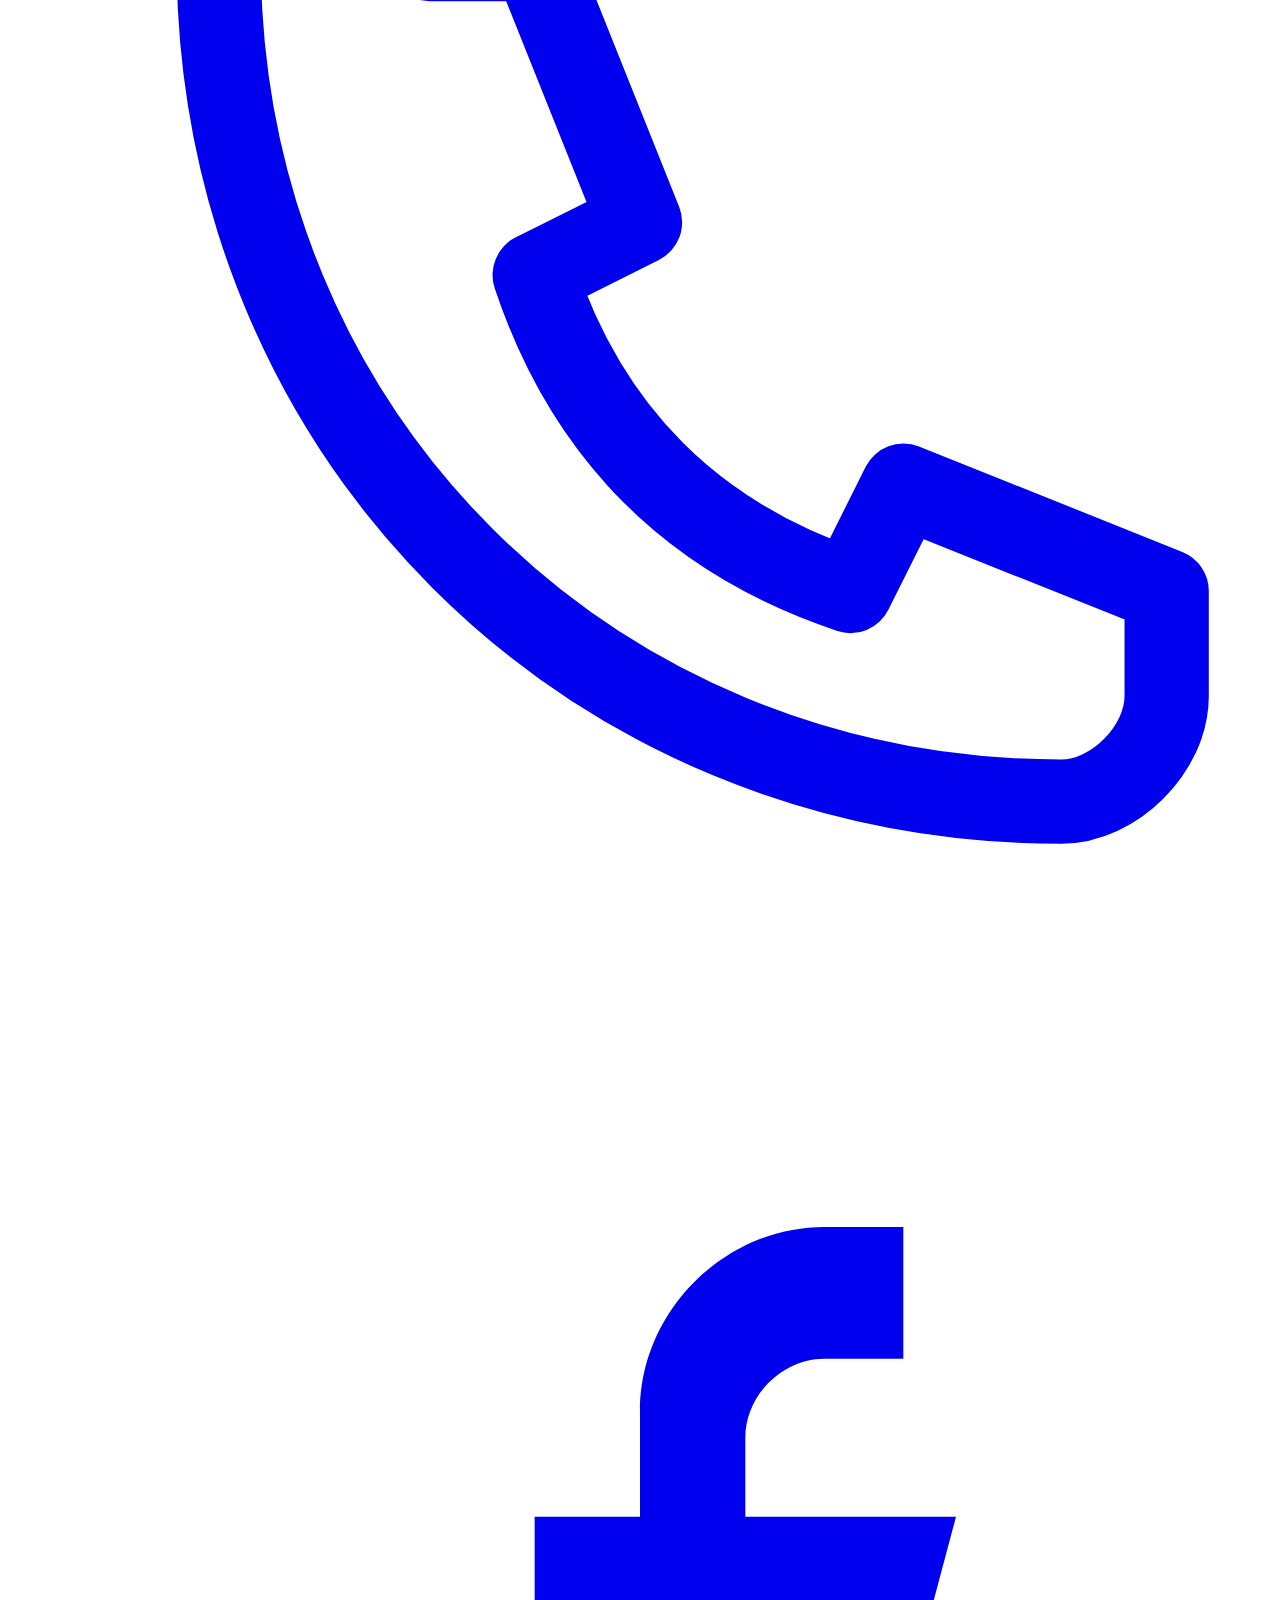
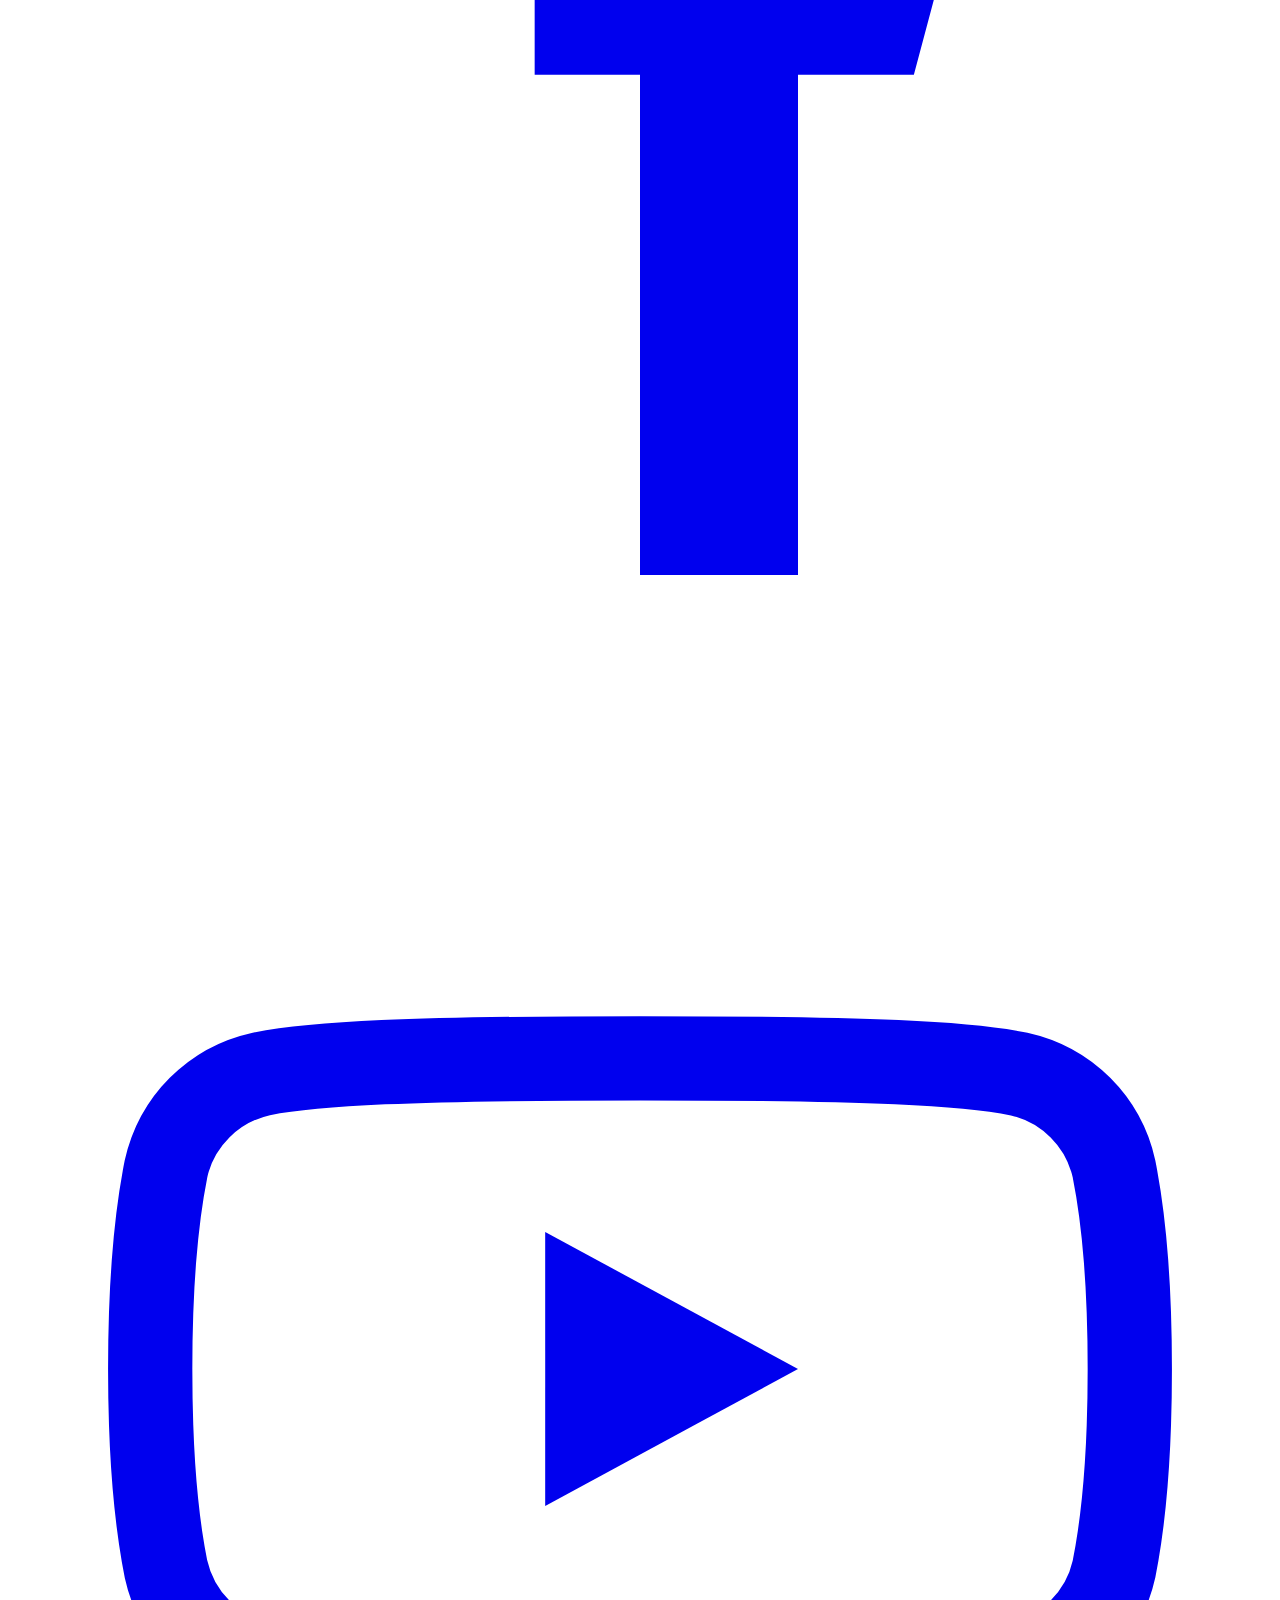
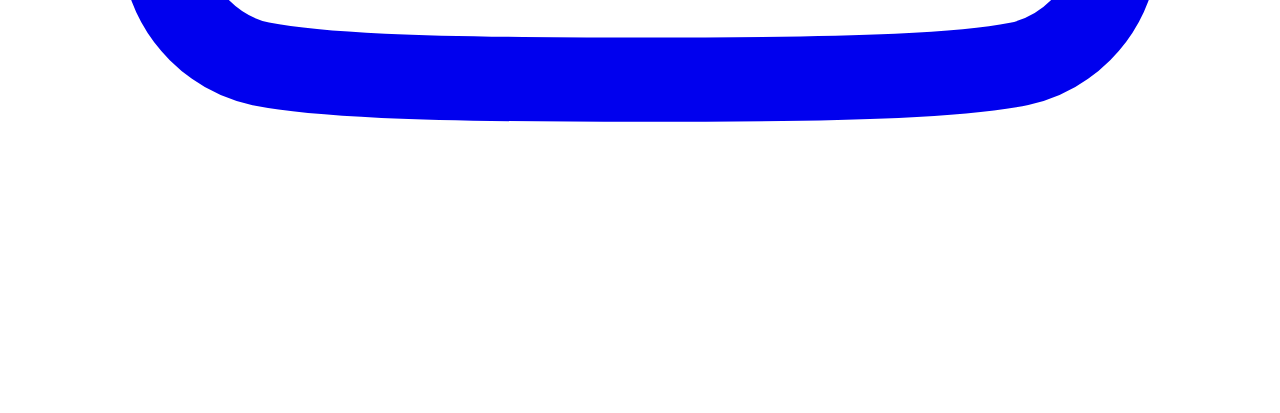
==== commit 27d466a8: "-" ====
--- a/index.html
+++ b/index.html
@@ -11,16 +11,16 @@
 
 		
 		<link href="/CashManager/_app/immutable/assets/0.DkdfR3IE.css" rel="stylesheet">
-		<link href="/CashManager/_app/immutable/assets/2.aLhR2nIa.css" rel="stylesheet">
-		<link rel="modulepreload" href="/CashManager/_app/immutable/entry/start.CaDmwizz.js">
-		<link rel="modulepreload" href="/CashManager/_app/immutable/chunks/3gzOptwJ.js">
+		<link href="/CashManager/_app/immutable/assets/2.Dba_v3LG.css" rel="stylesheet">
+		<link rel="modulepreload" href="/CashManager/_app/immutable/entry/start.BTACx1U1.js">
+		<link rel="modulepreload" href="/CashManager/_app/immutable/chunks/CoT7I6FH.js">
 		<link rel="modulepreload" href="/CashManager/_app/immutable/chunks/QAJu52pt.js">
-		<link rel="modulepreload" href="/CashManager/_app/immutable/chunks/DVScpCDO.js">
-		<link rel="modulepreload" href="/CashManager/_app/immutable/entry/app.B8f3vQ47.js">
+		<link rel="modulepreload" href="/CashManager/_app/immutable/chunks/BPw6LDJe.js">
+		<link rel="modulepreload" href="/CashManager/_app/immutable/entry/app.CyXfpOj6.js">
 		<link rel="modulepreload" href="/CashManager/_app/immutable/chunks/BQ19ql32.js">
-		<link rel="modulepreload" href="/CashManager/_app/immutable/nodes/0.CAbztK_I.js">
-		<link rel="modulepreload" href="/CashManager/_app/immutable/chunks/DjCPJbCy.js">
-		<link rel="modulepreload" href="/CashManager/_app/immutable/nodes/2.BFp0hohX.js"><title>CashManager | كاش مانجر</title><!-- HEAD_svelte-ve8sf5_START --><meta name="description" content="نظام إدارة معاملات وأرباح وتقارير — بسيط، سريع، ومرن. نسخة ديسكتوب + تطبيق موبايل."><meta name="theme-color" content="#39a7ff"><link rel="icon" href="/CashManager/favicon.png"><meta property="og:title" content="CashManager | كاش مانجر"><meta property="og:description" content="نظام إدارة معاملات وأرباح وتقارير — بسيط، سريع، ومرن. نسخة ديسكتوب + تطبيق موبايل."><meta property="og:type" content="website"><!-- HEAD_svelte-ve8sf5_END -->
+		<link rel="modulepreload" href="/CashManager/_app/immutable/nodes/0.D1hhGdpB.js">
+		<link rel="modulepreload" href="/CashManager/_app/immutable/chunks/CzKebbpt.js">
+		<link rel="modulepreload" href="/CashManager/_app/immutable/nodes/2.DMcQM2ba.js"><title>CashManager | كاش مانجر</title><!-- HEAD_svelte-ve8sf5_START --><meta name="description" content="نظام إدارة معاملات وأرباح وتقارير — بسيط، سريع، ومرن. نسخة ديسكتوب + تطبيق موبايل."><meta name="theme-color" content="#39a7ff"><link rel="icon" href="/CashManager/favicon.png"><meta property="og:title" content="CashManager | كاش مانجر"><meta property="og:description" content="نظام إدارة معاملات وأرباح وتقارير — بسيط، سريع، ومرن. نسخة ديسكتوب + تطبيق موبايل."><meta property="og:type" content="website"><!-- HEAD_svelte-ve8sf5_END -->
 	</head>
 	<body data-sveltekit-preload-data="hover">
 		<div style="display: contents">   <header class="header svelte-vjf5kc"><div class="container bar svelte-vjf5kc"><a class="brand svelte-vjf5kc" href="#top" aria-label="CashManager"><span class="mark svelte-vjf5kc" aria-hidden="true" data-svelte-h="svelte-4rk9z4"><img class="logoImg" src="/CashManager/logo.png" alt="Logo"></span> <div class="brandText svelte-vjf5kc"><div class="name svelte-vjf5kc">CashManager</div> <div class="tag svelte-vjf5kc" data-svelte-h="svelte-ge29hu">نظام إدارة معاملات الكاش</div></div></a> <nav class="nav desktop svelte-vjf5kc" aria-label="Primary"><button class="link svelte-vjf5kc">عن النظام</button><button class="link svelte-vjf5kc">المميزات</button><button class="link svelte-vjf5kc">الأسعار</button><button class="link svelte-vjf5kc">التحميل</button><button class="link svelte-vjf5kc">أسئلة</button> <a class="btn primary" href="https://wa.me/201060054789" target="_blank" rel="noreferrer" data-svelte-h="svelte-kxjh2m">اطلب تجربة / استفسار</a></nav> <button class="burger svelte-vjf5kc" aria-label="Open menu" data-svelte-h="svelte-1cc8hrv"><span class="svelte-vjf5kc"></span> <span class="svelte-vjf5kc"></span> <span class="svelte-vjf5kc"></span></button></div>  </header> <section id="top" class="hero svelte-jypohh"><div class="container content svelte-jypohh"><div class="wrap svelte-jypohh"><div style="--ry:18px; --rdelay:0ms;" class="svelte-14bu1cg"><div class="kicker" data-svelte-h="svelte-1g2v6u5">منظم • سريع • واضح</div> </div> <div style="--ry:18px; --rdelay:90ms;" class="svelte-14bu1cg"><h1 class="h1 svelte-jypohh" data-svelte-h="svelte-66hs6m">إدارة معاملاتك وأرباحك من مكان واحد — <span class="svelte-jypohh">CashManager</span></h1> </div> <div style="--ry:18px; --rdelay:160ms;" class="svelte-14bu1cg"><p class="lead svelte-jypohh" data-svelte-h="svelte-1xpn3n0">كاش مانجر نظام عملي لإدارة التحويلات، الإيداعات، السحب، العملاء، الأرباح، والتقارير…
@@ -40,21 +40,21 @@
     <path d="M20 7 10 17l-5-5" stroke="currentColor" stroke-width="2" stroke-linecap="round" stroke-linejoin="round"/>
   </svg><!-- HTML_TAG_END --></span> تقارير أرباح/عجز + أرصدة + ملخص سريع</li> <li class="svelte-1x0um4e"><span class="dot svelte-1x0um4e" aria-hidden="true"><!-- HTML_TAG_START --><svg viewBox="0 0 24 24" fill="none" aria-hidden="true">
     <path d="M20 7 10 17l-5-5" stroke="currentColor" stroke-width="2" stroke-linecap="round" stroke-linejoin="round"/>
-  </svg><!-- HTML_TAG_END --></span> قابل للتوسع بإضافة أجهزة حسب الحاجة</li></ul></div> </div></div> </div>  </div></div> </section> <section id="download" class="section"><div class="container"><div style="--ry:14px; --rdelay:0ms;" class="svelte-14bu1cg"><div class="kicker">التحميل</div> <h2 class="h2">حمّل البرنامج وابدأ</h2> <p class="p">لو محتاج تجربة أو نسخة تجريبية — ابعت على الواتساب.</p> </div> <div class="body svelte-17vlogq"><div class="grid svelte-1964j3o"><div style="--ry:14px; --rdelay:0ms;" class="svelte-14bu1cg"><div class="card pad dl svelte-1964j3o" data-svelte-h="svelte-7nsbp9"><div class="t svelte-1964j3o">تحميل الديسكتوب</div> <p class="p">نسخة ويندوز (Installer / Setup) — مناسبة للمكاتب وإدارة المعاملات.</p> <a class="btn primary" href="#" target="_blank" rel="noreferrer">تحميل</a></div> </div> <div style="--ry:14px; --rdelay:120ms;" class="svelte-14bu1cg"><div class="card pad dl svelte-1964j3o" data-svelte-h="svelte-azy12r"><div class="t svelte-1964j3o">تطبيق الموبايل</div> <p class="p">متابعة العمليات والتقارير من الهاتف حسب صلاحيات المستخدم.</p> <a class="btn primary" href="https://play.google.com/store/apps/details?id=com.elnahas.cashmanager&amp;hl=ar" target="_blank" rel="noreferrer">Google Play</a></div> </div> </div></div></div> </section> <section id="faq" class="section"><div class="container"><div style="--ry:14px; --rdelay:0ms;" class="svelte-14bu1cg"><div class="kicker">أسئلة شائعة</div> <h2 class="h2">أهم الأسئلة قبل الاشتراك</h2>  </div> <div class="body svelte-17vlogq"><div class="grid svelte-1nkvpyk"><div style="--ry:14px; --rdelay:0ms;" class="svelte-14bu1cg"><details class="card pad faq svelte-1nkvpyk"><summary class="svelte-1nkvpyk"><span class="q svelte-1nkvpyk">هل النظام مناسب لشغل فوري وفودافون كاش؟</span> <span class="plus svelte-1nkvpyk" aria-hidden="true" data-svelte-h="svelte-1q7n3av">+</span></summary> <div class="a svelte-1nkvpyk">نعم — هدفه تنظيم تسجيل العمليات والأرباح والتقارير بسرعة وبشكل واضح.</div></details>  </div><div style="--ry:14px; --rdelay:60ms;" class="svelte-14bu1cg"><details class="card pad faq svelte-1nkvpyk"><summary class="svelte-1nkvpyk"><span class="q svelte-1nkvpyk">يعني إيه سنوي بعد خصم شهرين؟</span> <span class="plus svelte-1nkvpyk" aria-hidden="true" data-svelte-h="svelte-1q7n3av">+</span></summary> <div class="a svelte-1nkvpyk">الاشتراك السنوي بيكون بسعر 10 شهور فقط (خصم شهرين) حسب جدول الأسعار.</div></details>  </div><div style="--ry:14px; --rdelay:120ms;" class="svelte-14bu1cg"><details class="card pad faq svelte-1nkvpyk"><summary class="svelte-1nkvpyk"><span class="q svelte-1nkvpyk">هل يمكن شراء باقات الموبايل وحدها؟</span> <span class="plus svelte-1nkvpyk" aria-hidden="true" data-svelte-h="svelte-1q7n3av">+</span></summary> <div class="a svelte-1nkvpyk">لا — باقات الموبايل تعتبر إضافة لأصحاب النظام.</div></details>  </div><div style="--ry:14px; --rdelay:180ms;" class="svelte-14bu1cg"><details class="card pad faq svelte-1nkvpyk"><summary class="svelte-1nkvpyk"><span class="q svelte-1nkvpyk">هل في دعم وتحديثات؟</span> <span class="plus svelte-1nkvpyk" aria-hidden="true" data-svelte-h="svelte-1q7n3av">+</span></summary> <div class="a svelte-1nkvpyk">نعم. في باقة مدى الحياة: السنة الأولى مجانية، وبعدها دعم/صيانة/تحديثات سنويًا برسوم ثابتة.</div></details>  </div> </div></div></div> </section></main> <footer class="foot svelte-1vn5fdb"><div class="container inner svelte-1vn5fdb"><a class="brand svelte-1vn5fdb" href="#top" aria-label="CashManager"><span class="mark svelte-1vn5fdb" aria-hidden="true" data-svelte-h="svelte-4rk9z4"><img class="logoImg" src="/CashManager/logo.png" alt="Logo"></span> <div class="brandText"><div class="name svelte-1vn5fdb">CashManager</div> <div class="tag svelte-1vn5fdb" data-svelte-h="svelte-ge29hu">نظام إدارة معاملات الكاش</div></div></a> <div class="cols svelte-1vn5fdb"><div class="col"><div class="h svelte-1vn5fdb" data-svelte-h="svelte-st1h9c">التواصل</div> <a class="l svelte-1vn5fdb" href="tel:+201060054789" dir="ltr">+201060054789</a> <a class="l svelte-1vn5fdb" href="https://wa.me/201060054789" target="_blank" rel="noreferrer" data-svelte-h="svelte-lhkzzr">واتساب مباشر</a></div> <div class="col" data-svelte-h="svelte-oean12"><div class="h svelte-1vn5fdb">السوشيال</div> <a class="l svelte-1vn5fdb" href="https://www.facebook.com/kash.manjr.adart.mhlat.almwbayl" target="_blank" rel="noreferrer">Facebook</a> <a class="l svelte-1vn5fdb" href="https://www.youtube.com/@NexttFix" target="_blank" rel="noreferrer">YouTube</a></div> <div class="col" data-svelte-h="svelte-2umzx9"><div class="h svelte-1vn5fdb">روابط</div> <a class="l svelte-1vn5fdb" href="#pricing">الأسعار</a> <a class="l svelte-1vn5fdb" href="#download">التحميل</a></div></div></div> <div class="container copy svelte-1vn5fdb">© 2026 CashManager. All rights reserved.</div> </footer> <div class="dock svelte-pqv0c7" aria-label="Quick contact"><a class="fab svelte-pqv0c7" href="https://wa.me/201060054789" target="_blank" rel="noreferrer" aria-label="WhatsApp"><!-- HTML_TAG_START --><svg viewBox="0 0 24 24" fill="none" aria-hidden="true">
+  </svg><!-- HTML_TAG_END --></span> قابل للتوسع بإضافة أجهزة حسب الحاجة</li></ul></div> </div></div> </div>  </div></div> </section> <section id="download" class="section"><div class="container"><div style="--ry:14px; --rdelay:0ms;" class="svelte-14bu1cg"><div class="kicker">التحميل</div> <h2 class="h2">حمّل البرنامج وابدأ</h2> <p class="p">لو محتاج تجربة أو نسخة تجريبية — ابعت على الواتساب.</p> </div> <div class="body svelte-17vlogq"><div class="grid svelte-b3isvw"><div style="--ry:14px; --rdelay:0ms;" class="svelte-14bu1cg"><div class="card pad dl svelte-b3isvw" data-svelte-h="svelte-7nsbp9"><div class="t svelte-b3isvw">تحميل الديسكتوب</div> <p class="p">نسخة ويندوز (Installer / Setup) — مناسبة للمكاتب وإدارة المعاملات.</p> <a class="btn primary" href="https://github.com/Nexttfix/CashManager/releases/download/v1.0.0/CashManagerSetup.exe" target="_blank" rel="noreferrer">تحميل</a></div> </div> <div style="--ry:14px; --rdelay:120ms;" class="svelte-14bu1cg"><div class="card pad dl svelte-b3isvw" data-svelte-h="svelte-azy12r"><div class="t svelte-b3isvw">تطبيق الموبايل</div> <p class="p">متابعة العمليات والتقارير من الهاتف حسب صلاحيات المستخدم.</p> <a class="btn primary" href="https://play.google.com/store/apps/details?id=com.elnahas.cashmanager&amp;hl=ar" target="_blank" rel="noreferrer">Google Play</a></div> </div> <div style="--ry:14px; --rdelay:240ms;" class="svelte-14bu1cg"><div class="card pad dl svelte-b3isvw" data-svelte-h="svelte-o7777l"><div class="t svelte-b3isvw">تحميل تطبيق التحويل</div> <p class="p">تطبيق CashManagerTrans المخصص لتنفيذ ومتابعة عمليات التحويل بسهولة.</p> <a class="btn primary" href="https://github.com/Nexttfix/CashManager/releases/download/v1.0.0/CashManagerSetup.exe" target="_blank" rel="noreferrer">تحميل التطبيق</a></div> </div> </div></div></div> </section> <section id="faq" class="section"><div class="container"><div style="--ry:14px; --rdelay:0ms;" class="svelte-14bu1cg"><div class="kicker">أسئلة شائعة</div> <h2 class="h2">أهم الأسئلة قبل الاشتراك</h2>  </div> <div class="body svelte-17vlogq"><div class="grid svelte-1nkvpyk"><div style="--ry:14px; --rdelay:0ms;" class="svelte-14bu1cg"><details class="card pad faq svelte-1nkvpyk"><summary class="svelte-1nkvpyk"><span class="q svelte-1nkvpyk">هل النظام مناسب لشغل فوري وفودافون كاش؟</span> <span class="plus svelte-1nkvpyk" aria-hidden="true" data-svelte-h="svelte-1q7n3av">+</span></summary> <div class="a svelte-1nkvpyk">نعم — هدفه تنظيم تسجيل العمليات والأرباح والتقارير بسرعة وبشكل واضح.</div></details>  </div><div style="--ry:14px; --rdelay:60ms;" class="svelte-14bu1cg"><details class="card pad faq svelte-1nkvpyk"><summary class="svelte-1nkvpyk"><span class="q svelte-1nkvpyk">يعني إيه سنوي بعد خصم شهرين؟</span> <span class="plus svelte-1nkvpyk" aria-hidden="true" data-svelte-h="svelte-1q7n3av">+</span></summary> <div class="a svelte-1nkvpyk">الاشتراك السنوي بيكون بسعر 10 شهور فقط (خصم شهرين) حسب جدول الأسعار.</div></details>  </div><div style="--ry:14px; --rdelay:120ms;" class="svelte-14bu1cg"><details class="card pad faq svelte-1nkvpyk"><summary class="svelte-1nkvpyk"><span class="q svelte-1nkvpyk">هل يمكن شراء باقات الموبايل وحدها؟</span> <span class="plus svelte-1nkvpyk" aria-hidden="true" data-svelte-h="svelte-1q7n3av">+</span></summary> <div class="a svelte-1nkvpyk">لا — باقات الموبايل تعتبر إضافة لأصحاب النظام.</div></details>  </div><div style="--ry:14px; --rdelay:180ms;" class="svelte-14bu1cg"><details class="card pad faq svelte-1nkvpyk"><summary class="svelte-1nkvpyk"><span class="q svelte-1nkvpyk">هل في دعم وتحديثات؟</span> <span class="plus svelte-1nkvpyk" aria-hidden="true" data-svelte-h="svelte-1q7n3av">+</span></summary> <div class="a svelte-1nkvpyk">نعم. في باقة مدى الحياة: السنة الأولى مجانية، وبعدها دعم/صيانة/تحديثات سنويًا برسوم ثابتة.</div></details>  </div> </div></div></div> </section></main> <footer class="foot svelte-1vn5fdb"><div class="container inner svelte-1vn5fdb"><a class="brand svelte-1vn5fdb" href="#top" aria-label="CashManager"><span class="mark svelte-1vn5fdb" aria-hidden="true" data-svelte-h="svelte-4rk9z4"><img class="logoImg" src="/CashManager/logo.png" alt="Logo"></span> <div class="brandText"><div class="name svelte-1vn5fdb">CashManager</div> <div class="tag svelte-1vn5fdb" data-svelte-h="svelte-ge29hu">نظام إدارة معاملات الكاش</div></div></a> <div class="cols svelte-1vn5fdb"><div class="col"><div class="h svelte-1vn5fdb" data-svelte-h="svelte-st1h9c">التواصل</div> <a class="l svelte-1vn5fdb" href="tel:+201060054789" dir="ltr">+201060054789</a> <a class="l svelte-1vn5fdb" href="https://wa.me/201060054789" target="_blank" rel="noreferrer" data-svelte-h="svelte-lhkzzr">واتساب مباشر</a></div> <div class="col" data-svelte-h="svelte-oean12"><div class="h svelte-1vn5fdb">السوشيال</div> <a class="l svelte-1vn5fdb" href="https://www.facebook.com/kash.manjr.adart.mhlat.almwbayl" target="_blank" rel="noreferrer">Facebook</a> <a class="l svelte-1vn5fdb" href="https://www.youtube.com/@CashManagerEG" target="_blank" rel="noreferrer">YouTube</a></div> <div class="col" data-svelte-h="svelte-2umzx9"><div class="h svelte-1vn5fdb">روابط</div> <a class="l svelte-1vn5fdb" href="#pricing">الأسعار</a> <a class="l svelte-1vn5fdb" href="#download">التحميل</a></div></div></div> <div class="container copy svelte-1vn5fdb">© 2026 CashManager. All rights reserved.</div> </footer> <div class="dock svelte-pqv0c7" aria-label="Quick contact"><a class="fab svelte-pqv0c7" href="https://wa.me/201060054789" target="_blank" rel="noreferrer" aria-label="WhatsApp"><!-- HTML_TAG_START --><svg viewBox="0 0 24 24" fill="none" aria-hidden="true">
     <path d="M12 21a9 9 0 1 0-7.74-4.4L3 21l4.6-1.2A8.96 8.96 0 0 0 12 21Z" stroke="currentColor" stroke-width="1.6" stroke-linejoin="round"/>
     <path d="M9.2 8.8c.3-.4.6-.4.9-.3l.7.3c.2.1.3.2.4.4l.5 1.2c.1.2.1.5-.1.6l-.4.4c-.2.2-.2.4-.1.6.5.9 1.4 1.8 2.3 2.3.2.1.4.1.6-.1l.4-.4c.2-.2.4-.2.6-.1l1.2.5c.2.1.3.2.4.4l.3.7c.1.3 0 .6-.3.9-.5.5-1.7 1-3 .5-1.3-.5-2.7-1.4-4-2.7-1.3-1.3-2.2-2.7-2.7-4-.5-1.3 0-2.5.5-3Z" fill="currentColor" opacity=".85"/>
   </svg><!-- HTML_TAG_END --></a> <a class="fab svelte-pqv0c7" href="tel:+201060054789" aria-label="Call"><!-- HTML_TAG_START --><svg viewBox="0 0 24 24" fill="none" aria-hidden="true">
     <path d="M8 3h2l2 5-2 1c1 3 3 5 6 6l1-2 5 2v2c0 1-1 2-2 2-9 0-16-7-16-16 0-1 1-2 2-2Z" stroke="currentColor" stroke-width="1.6" stroke-linejoin="round"/>
   </svg><!-- HTML_TAG_END --></a> <a class="fab svelte-pqv0c7" href="https://www.facebook.com/kash.manjr.adart.mhlat.almwbayl" target="_blank" rel="noreferrer" aria-label="Facebook"><!-- HTML_TAG_START --><svg viewBox="0 0 24 24" fill="none" aria-hidden="true">
     <path d="M14 8.5V7c0-.8.7-1.5 1.5-1.5H17V3h-1.5C13.6 3 12 4.6 12 6.5v2H10v3h2V21h3v-9.5h2.2L18 8.5H15Z" fill="currentColor"/>
-  </svg><!-- HTML_TAG_END --></a> <a class="fab svelte-pqv0c7" href="https://www.youtube.com/@NexttFix" target="_blank" rel="noreferrer" aria-label="YouTube"><!-- HTML_TAG_START --><svg viewBox="0 0 24 24" fill="none" aria-hidden="true">
+  </svg><!-- HTML_TAG_END --></a> <a class="fab svelte-pqv0c7" href="https://www.youtube.com/@CashManagerEG" target="_blank" rel="noreferrer" aria-label="YouTube"><!-- HTML_TAG_START --><svg viewBox="0 0 24 24" fill="none" aria-hidden="true">
     <path d="M21 8.2c.2 1 .3 2.3.3 3.8s-.1 2.8-.3 3.8c-.2.9-.9 1.6-1.8 1.8-1 .2-2.8.3-7.2.3s-6.2-.1-7.2-.3c-.9-.2-1.6-.9-1.8-1.8-.2-1-.3-2.3-.3-3.8s.1-2.8.3-3.8c.2-.9.9-1.6 1.8-1.8 1-.2 2.8-.3 7.2-.3s6.2.1 7.2.3c.9.2 1.6.9 1.8 1.8Z" stroke="currentColor" stroke-width="1.6"/>
     <path d="M10.2 9.4v5.2l4.8-2.6-4.8-2.6Z" fill="currentColor"/>
   </svg><!-- HTML_TAG_END --></a></div>  
 			
 			<script>
 				{
-					__sveltekit_u5eu8q = {
+					__sveltekit_1u8jiwt = {
 						base: "/CashManager",
 						assets: "/CashManager"
 					};
@@ -62,8 +62,8 @@
 					const element = document.currentScript.parentElement;
 
 					Promise.all([
-						import("/CashManager/_app/immutable/entry/start.CaDmwizz.js"),
-						import("/CashManager/_app/immutable/entry/app.B8f3vQ47.js")
+						import("/CashManager/_app/immutable/entry/start.BTACx1U1.js"),
+						import("/CashManager/_app/immutable/entry/app.CyXfpOj6.js")
 					]).then(([kit, app]) => {
 						kit.start(app, element, {
 							node_ids: [0, 2],
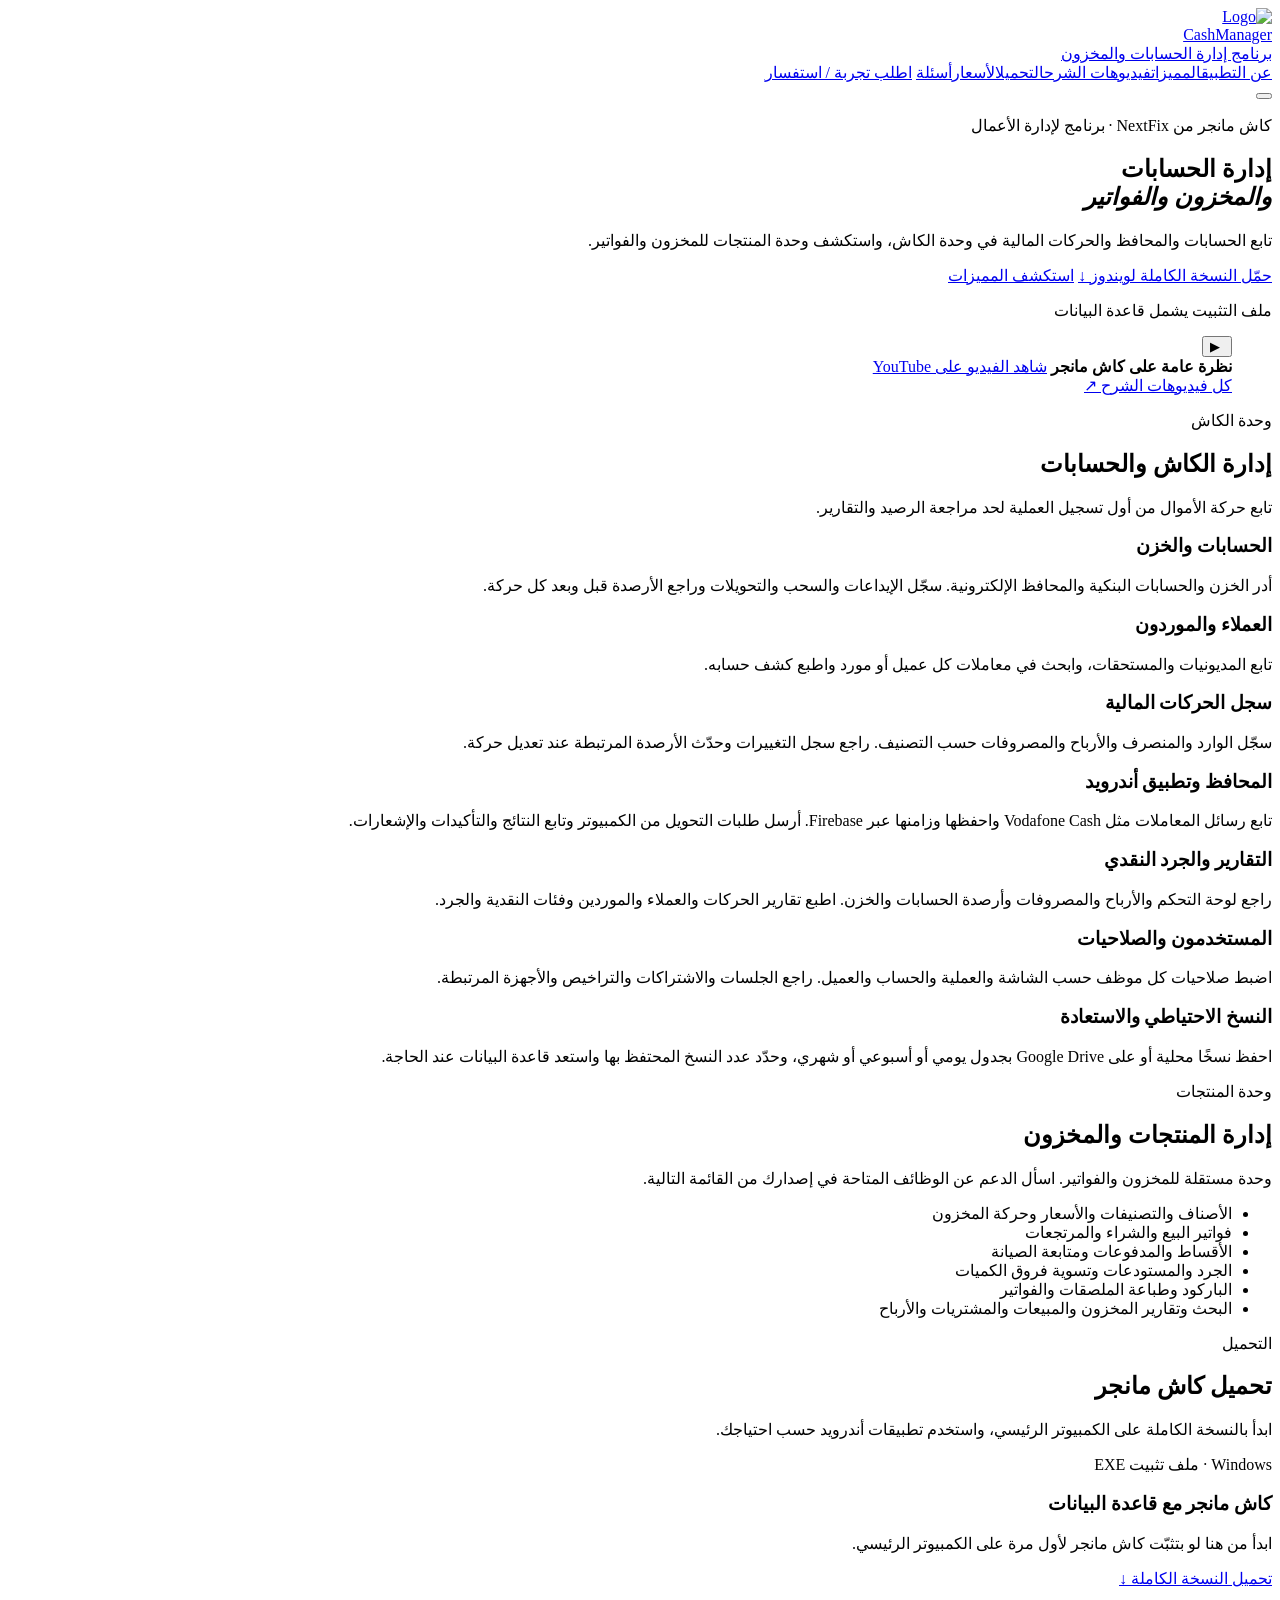
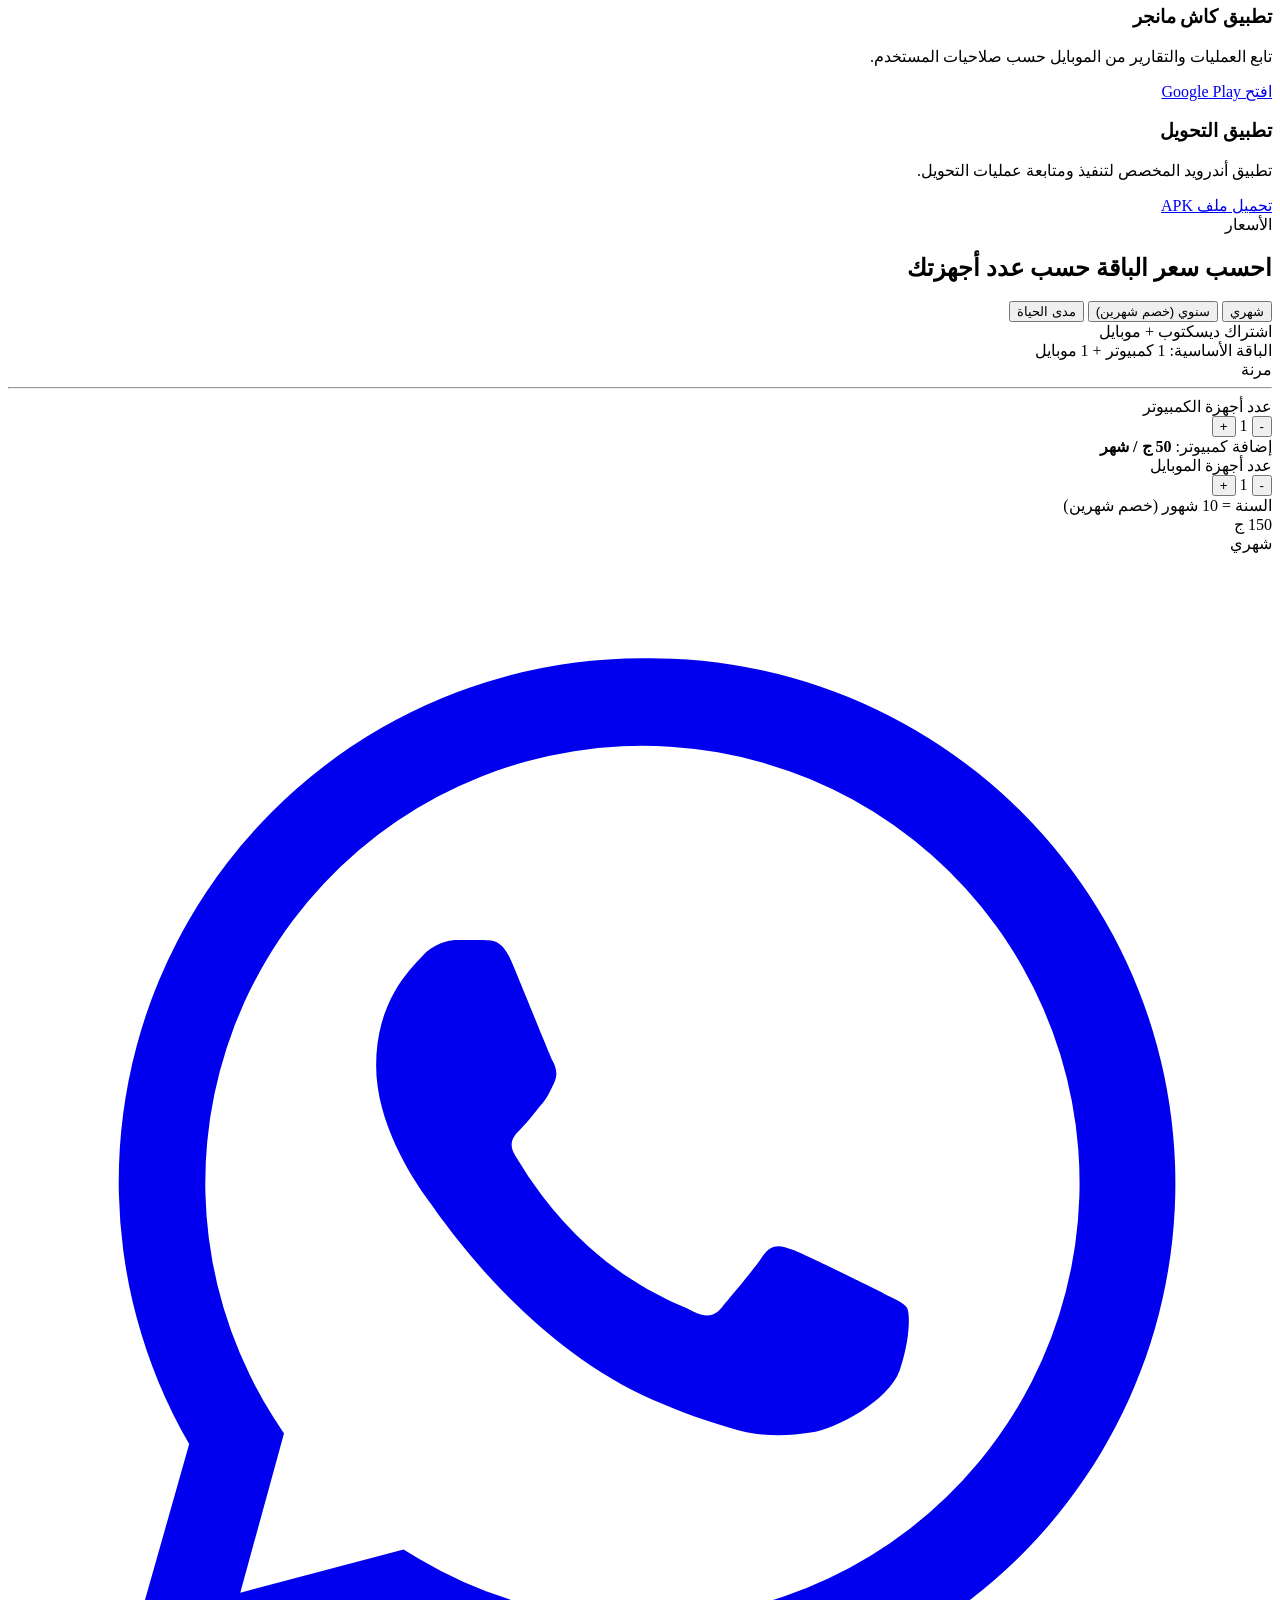
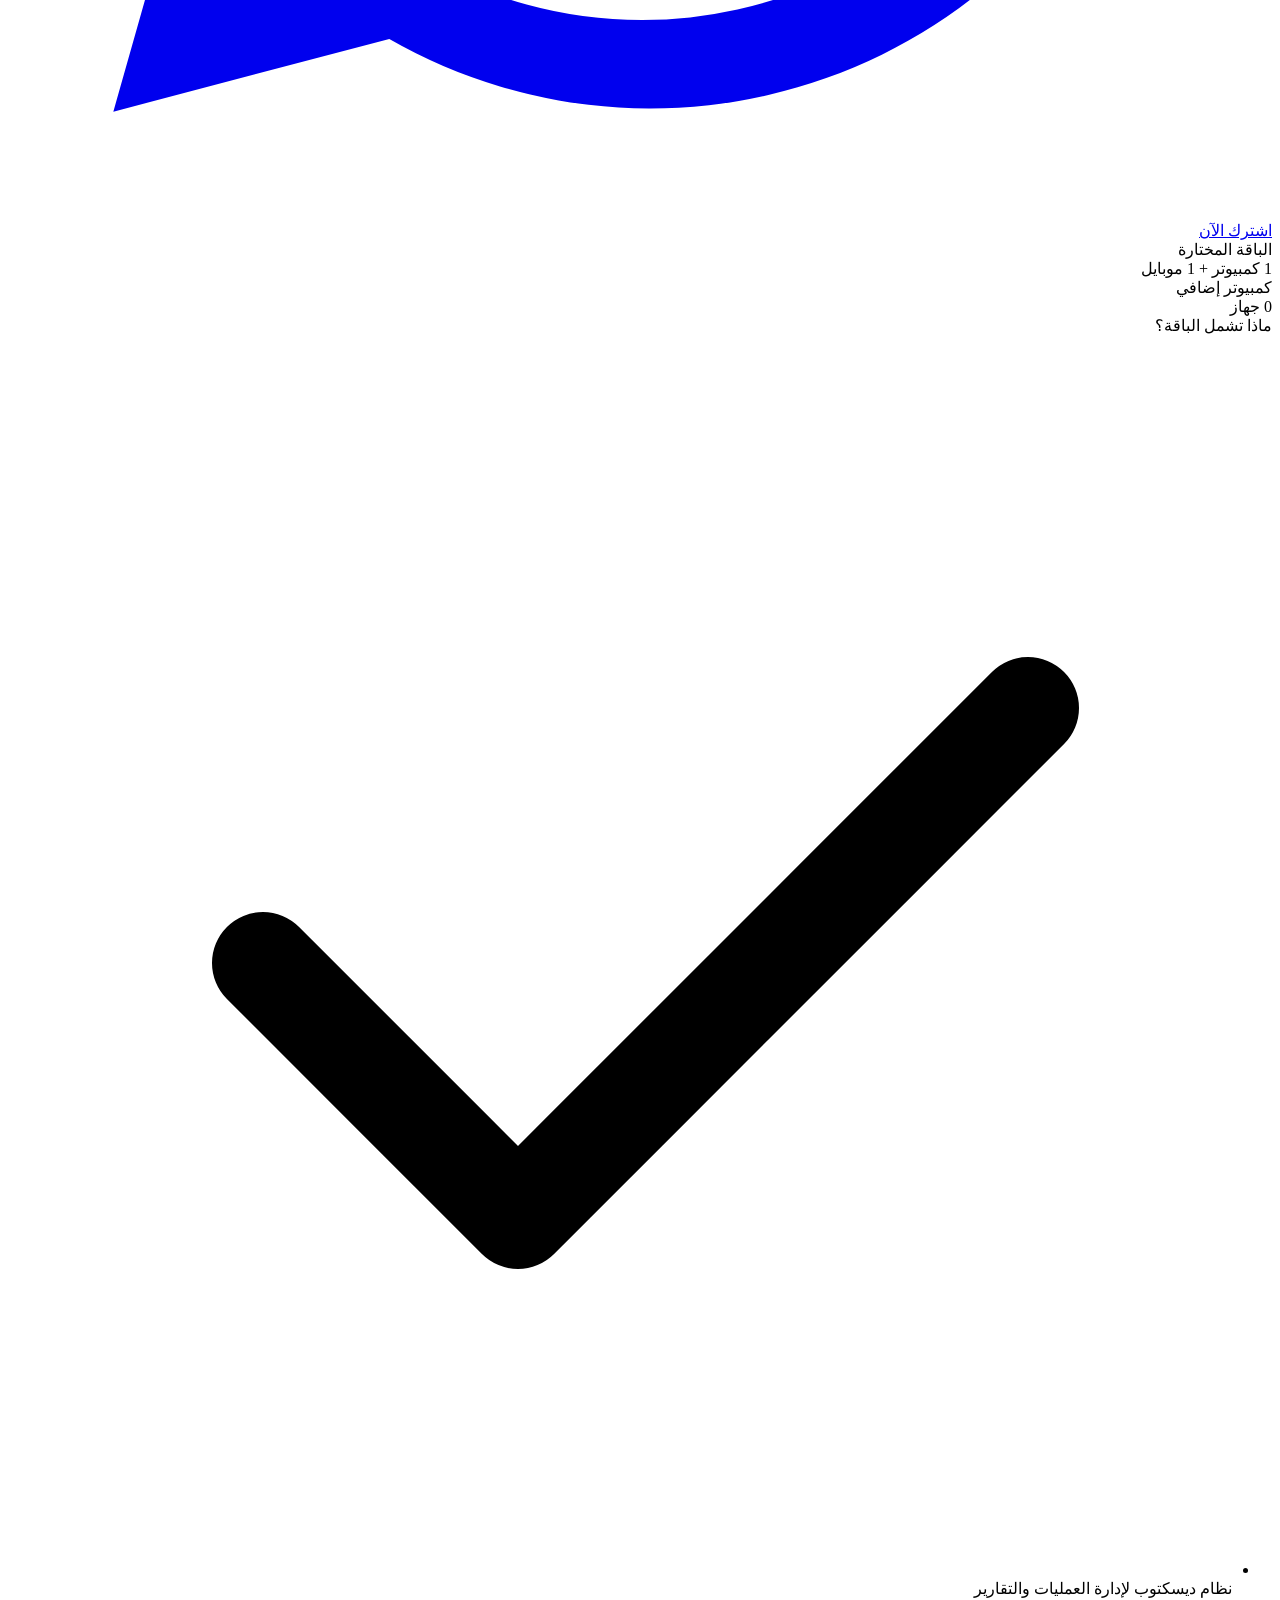
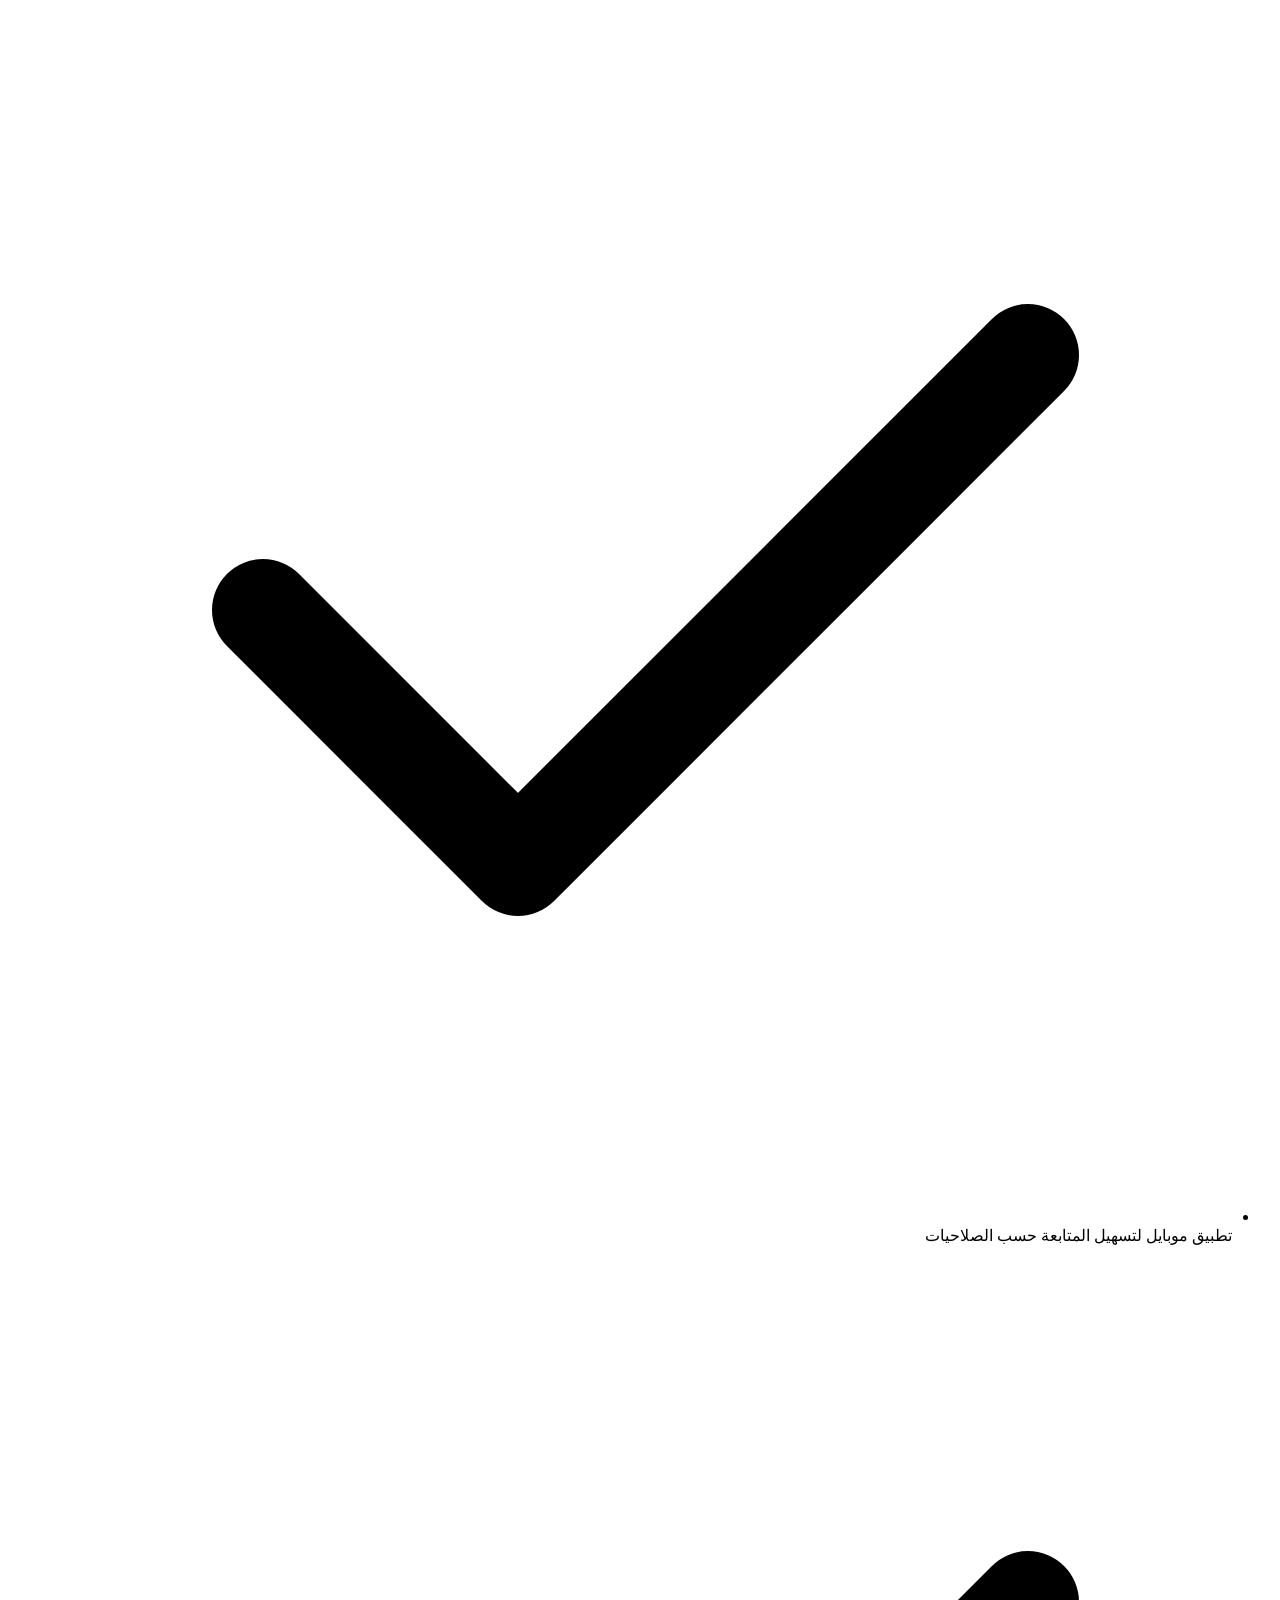
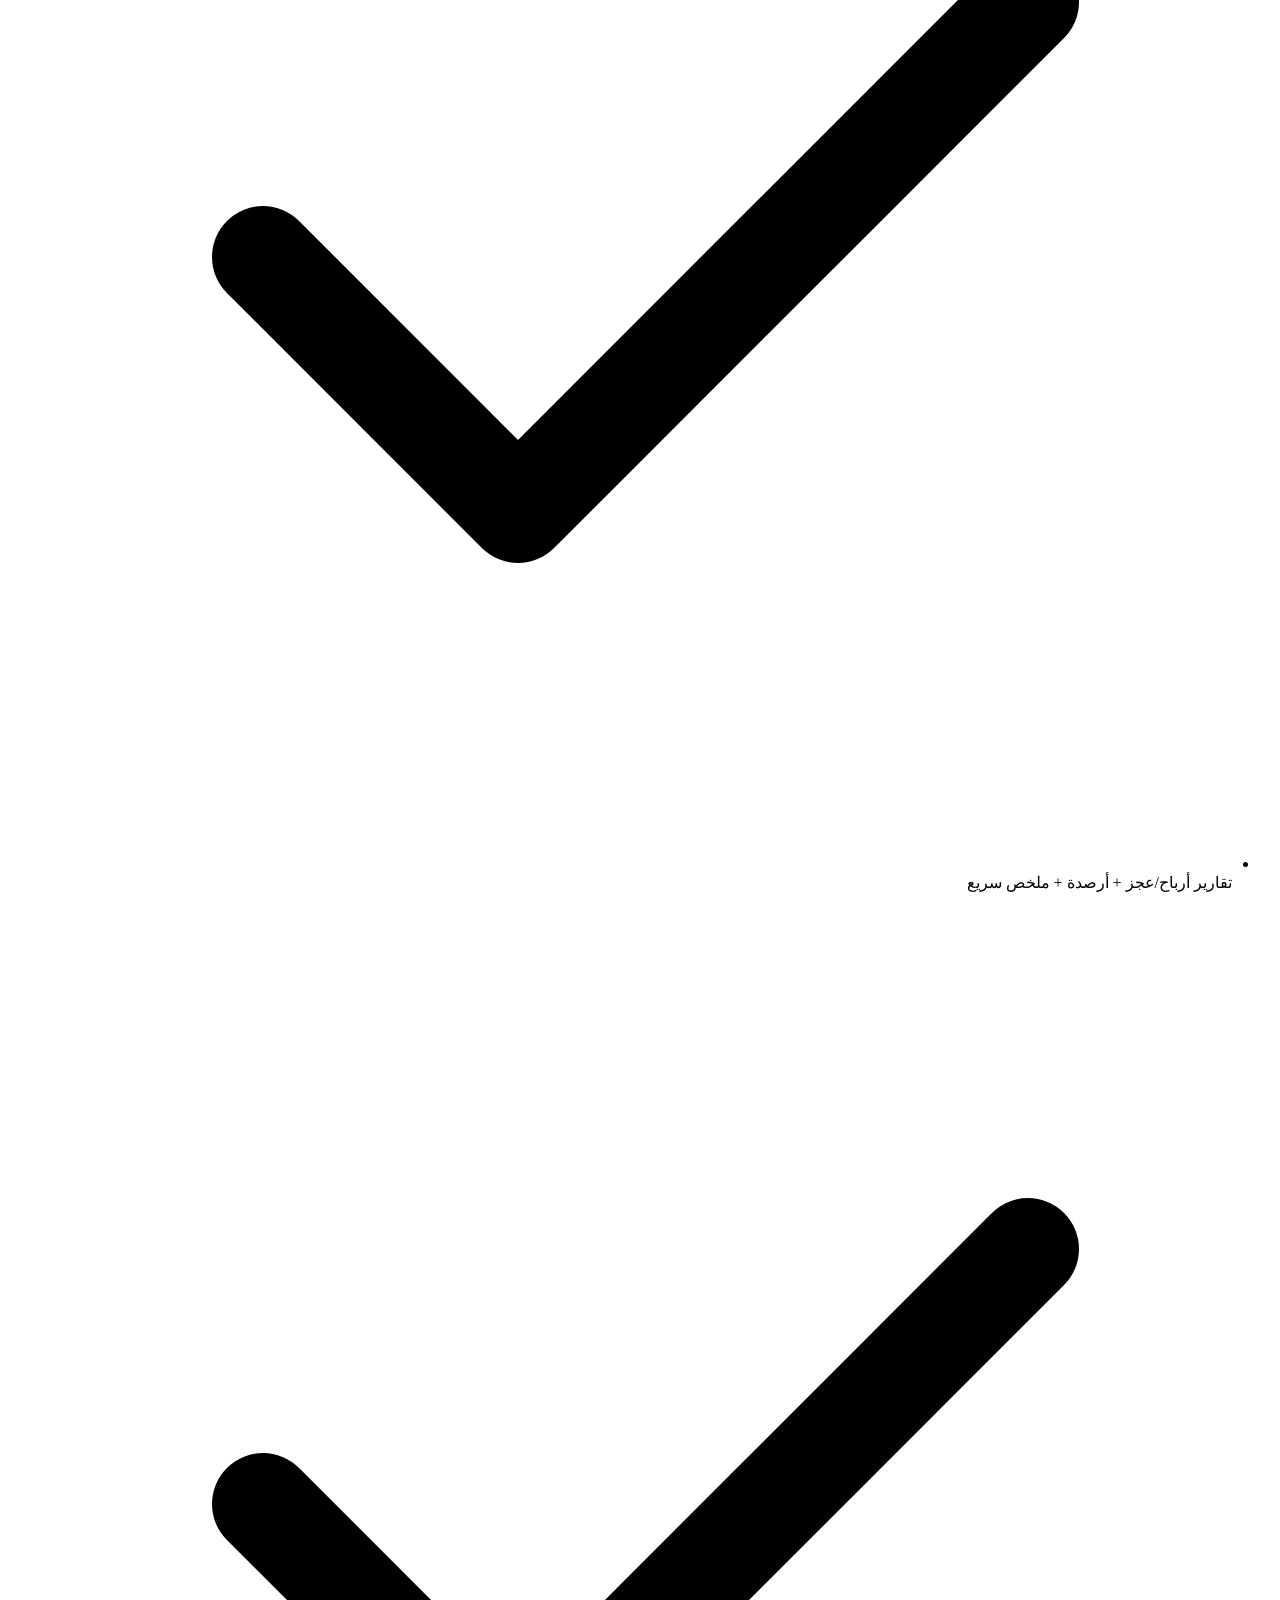
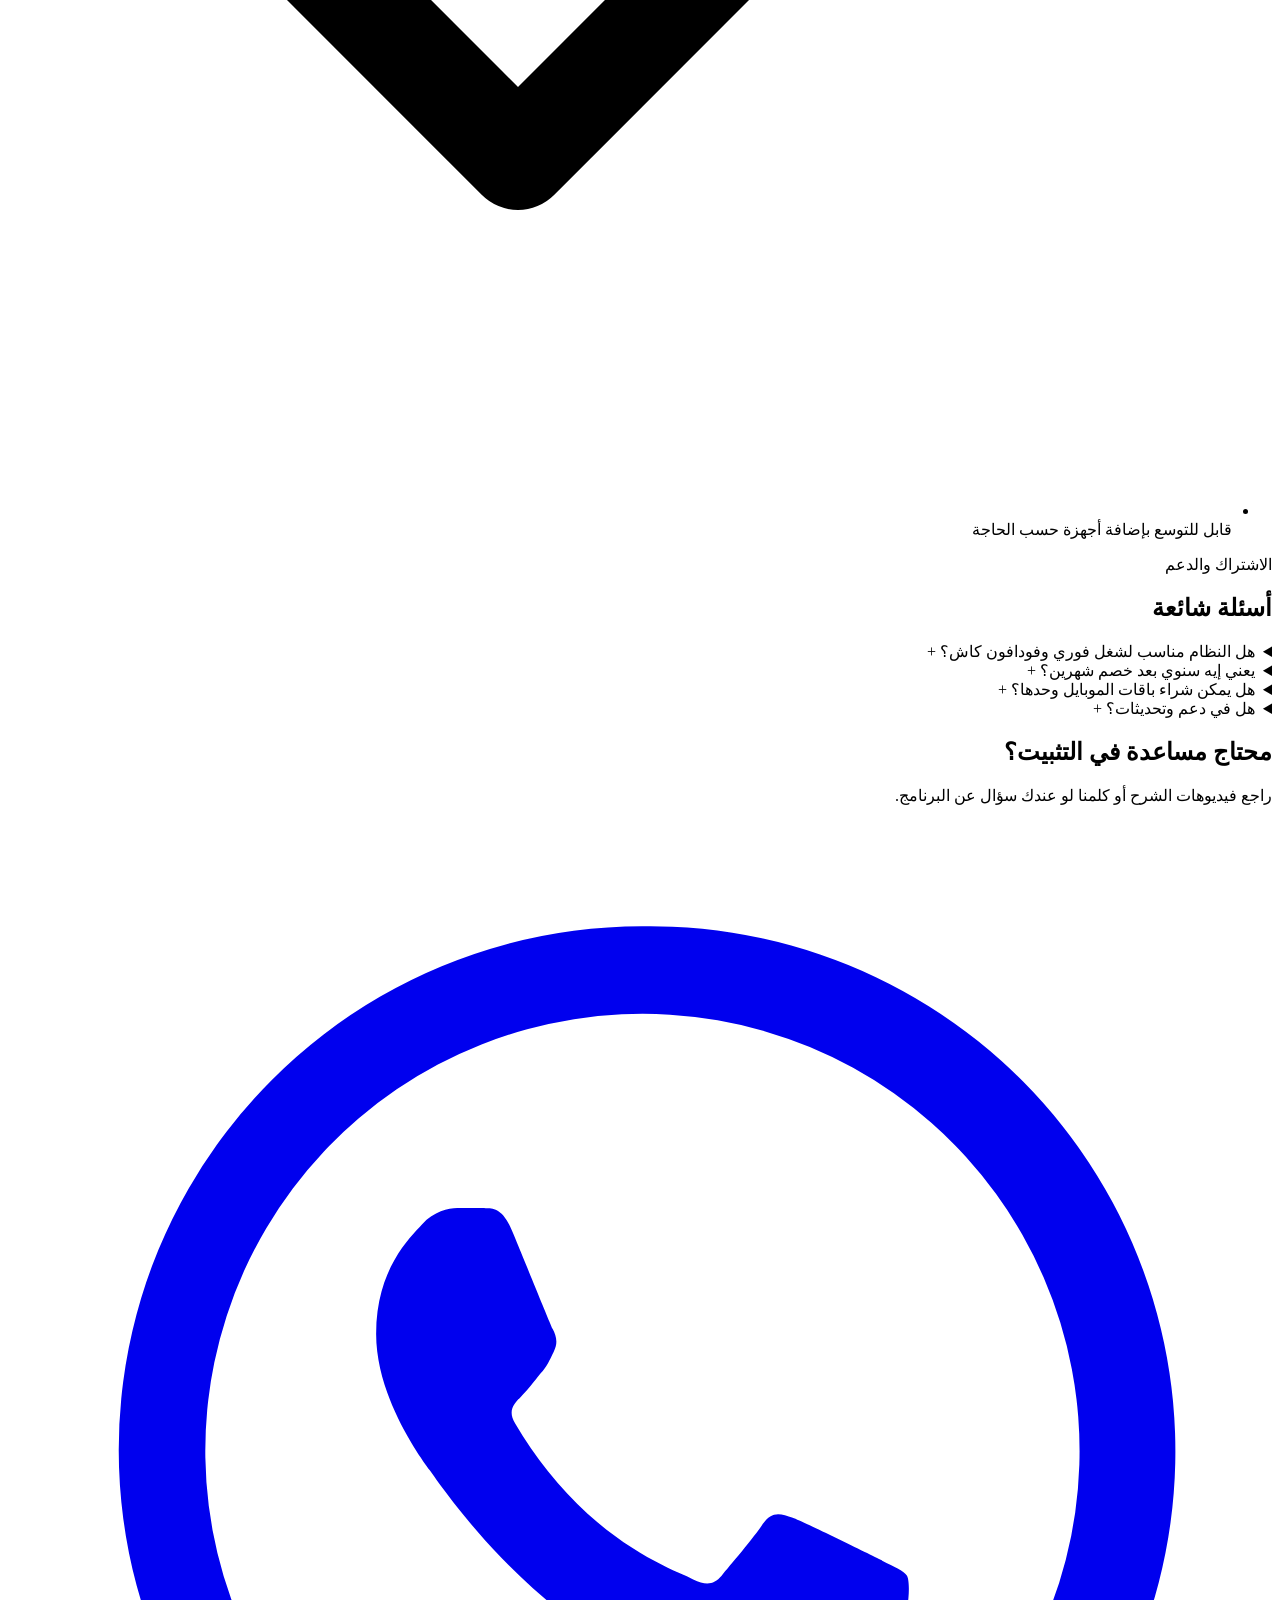
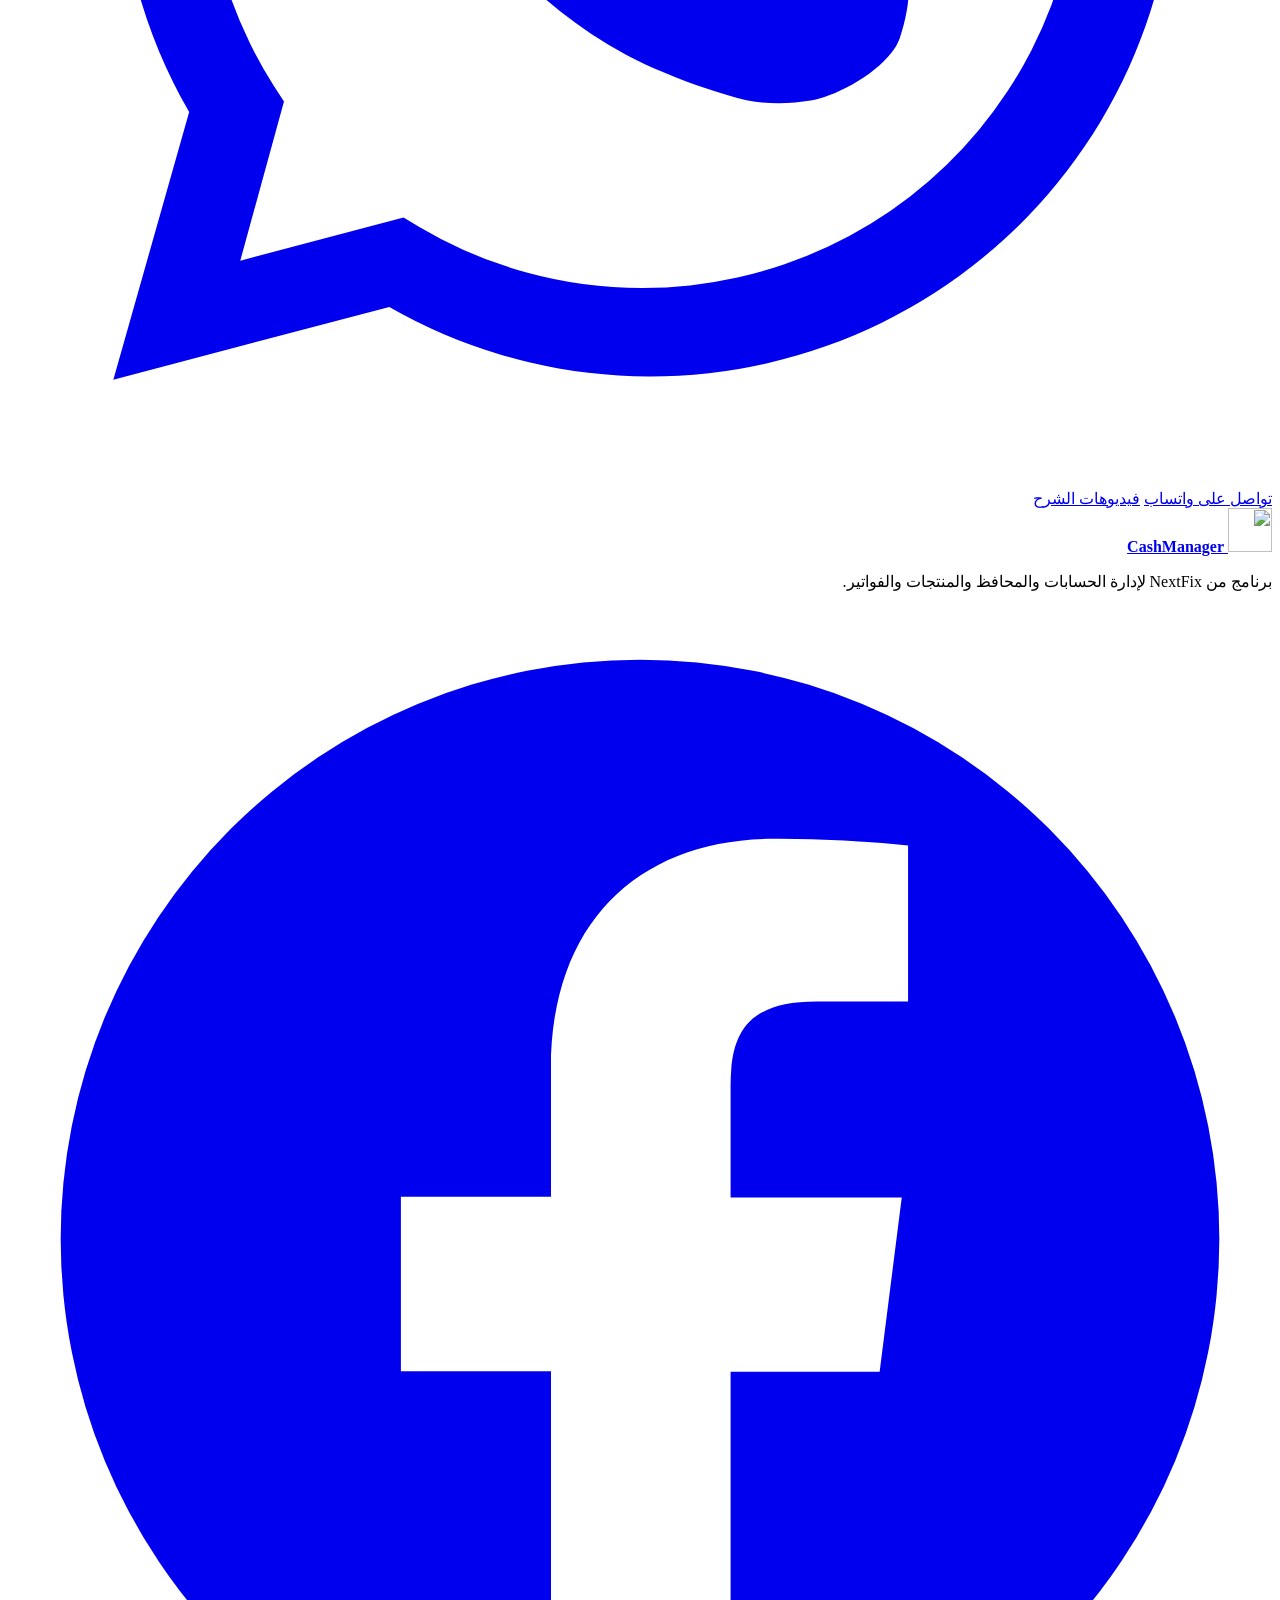
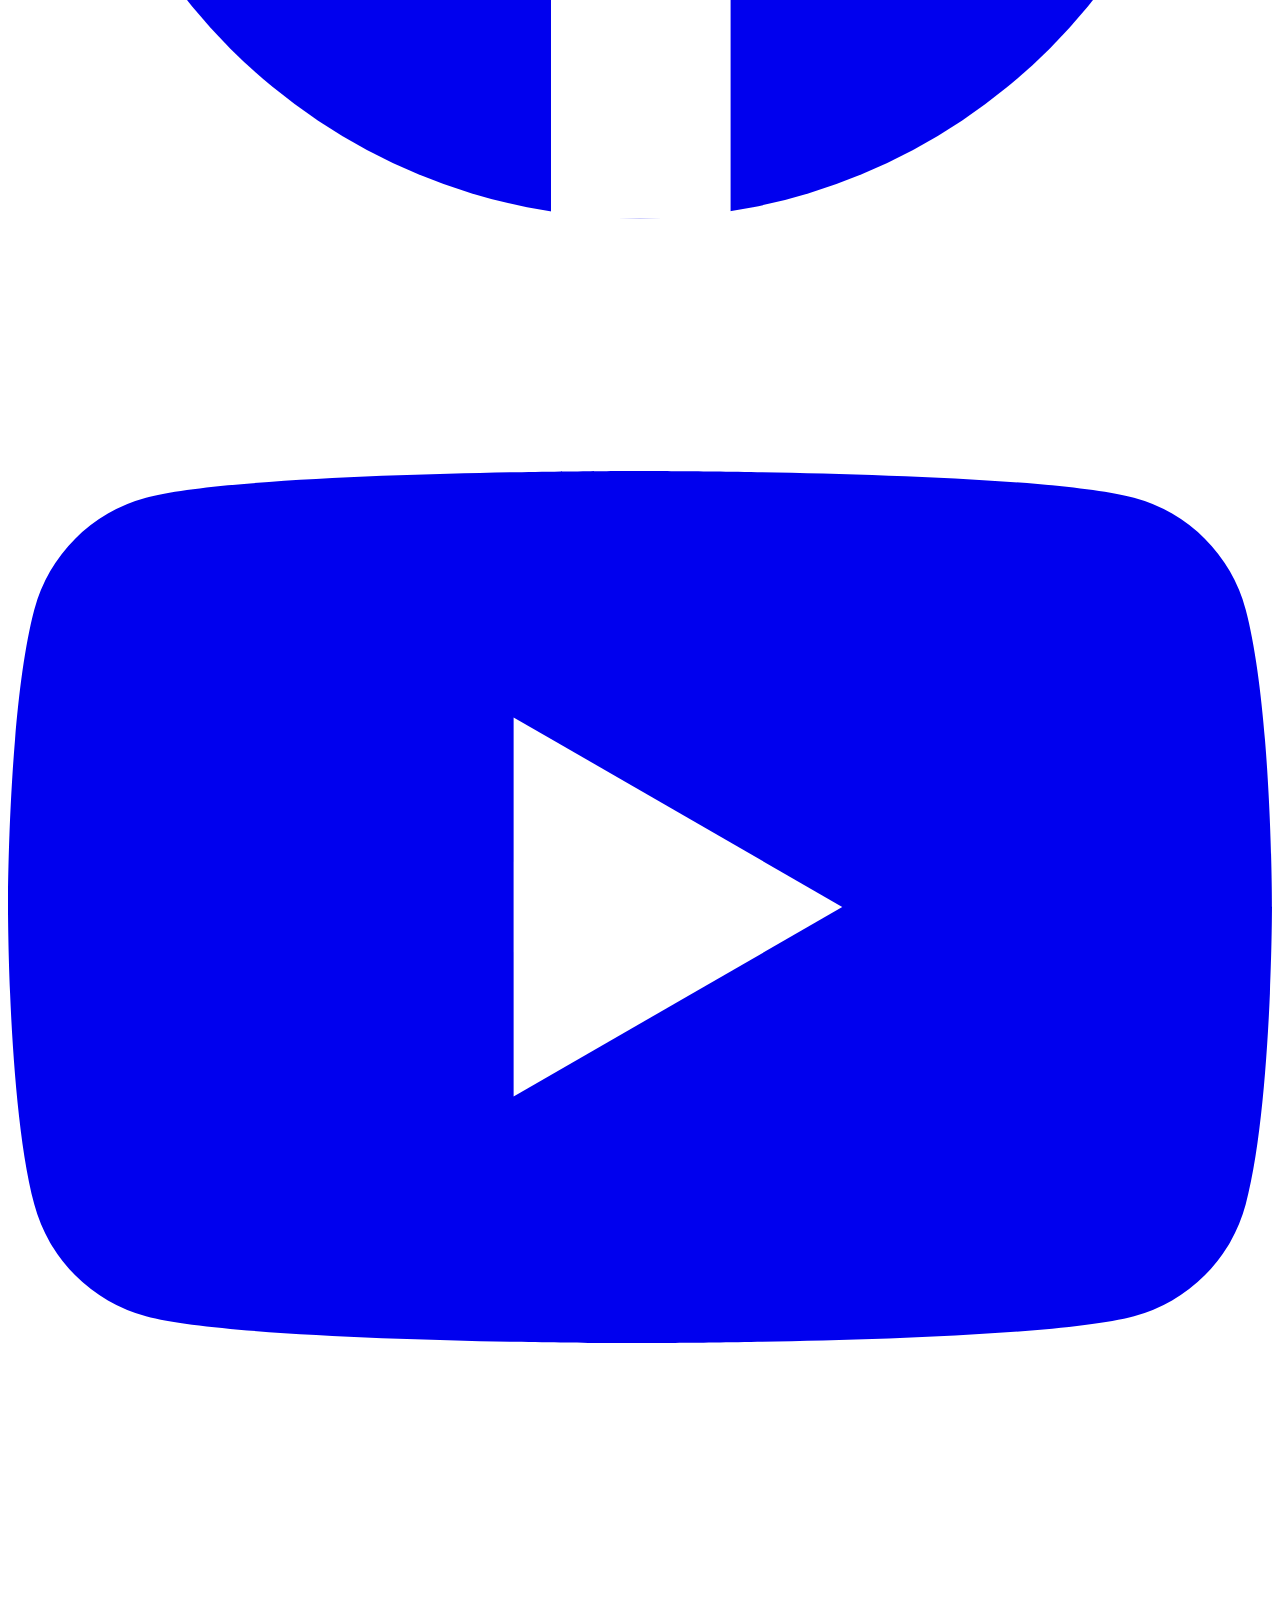
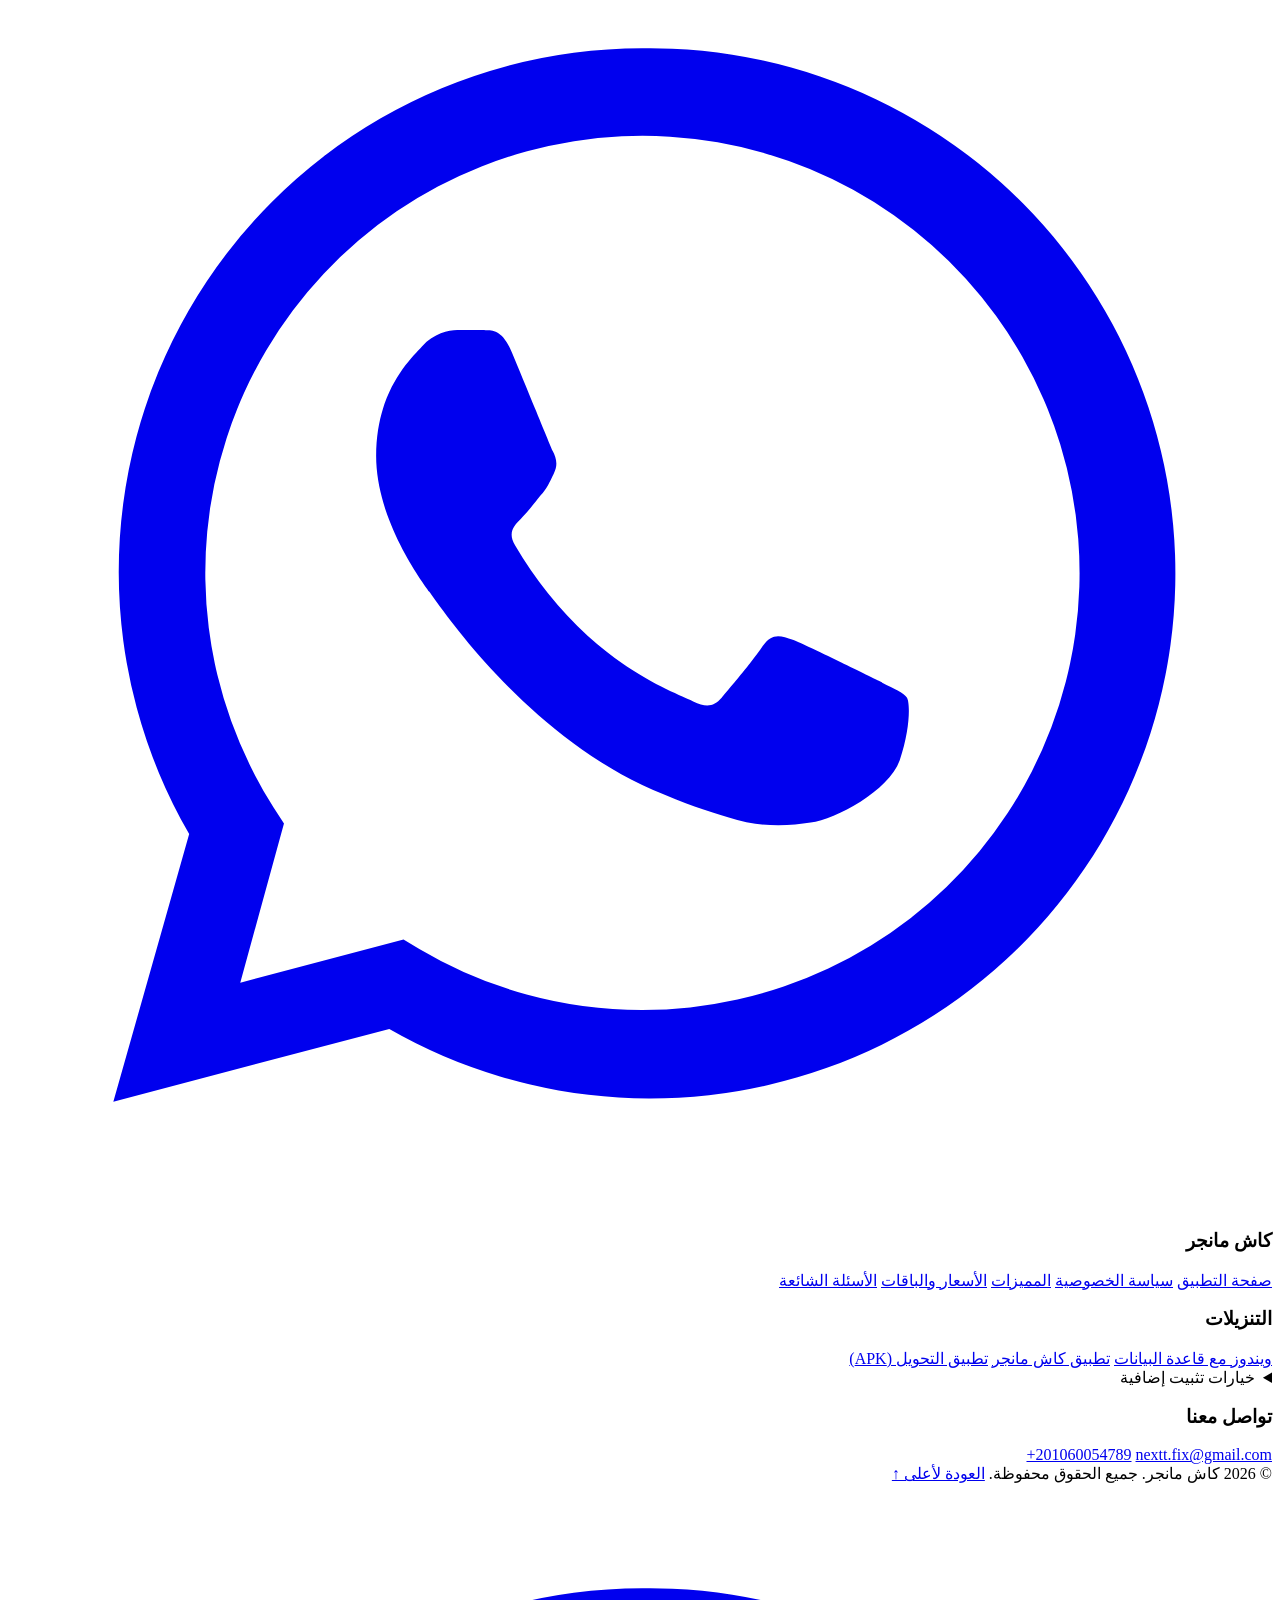
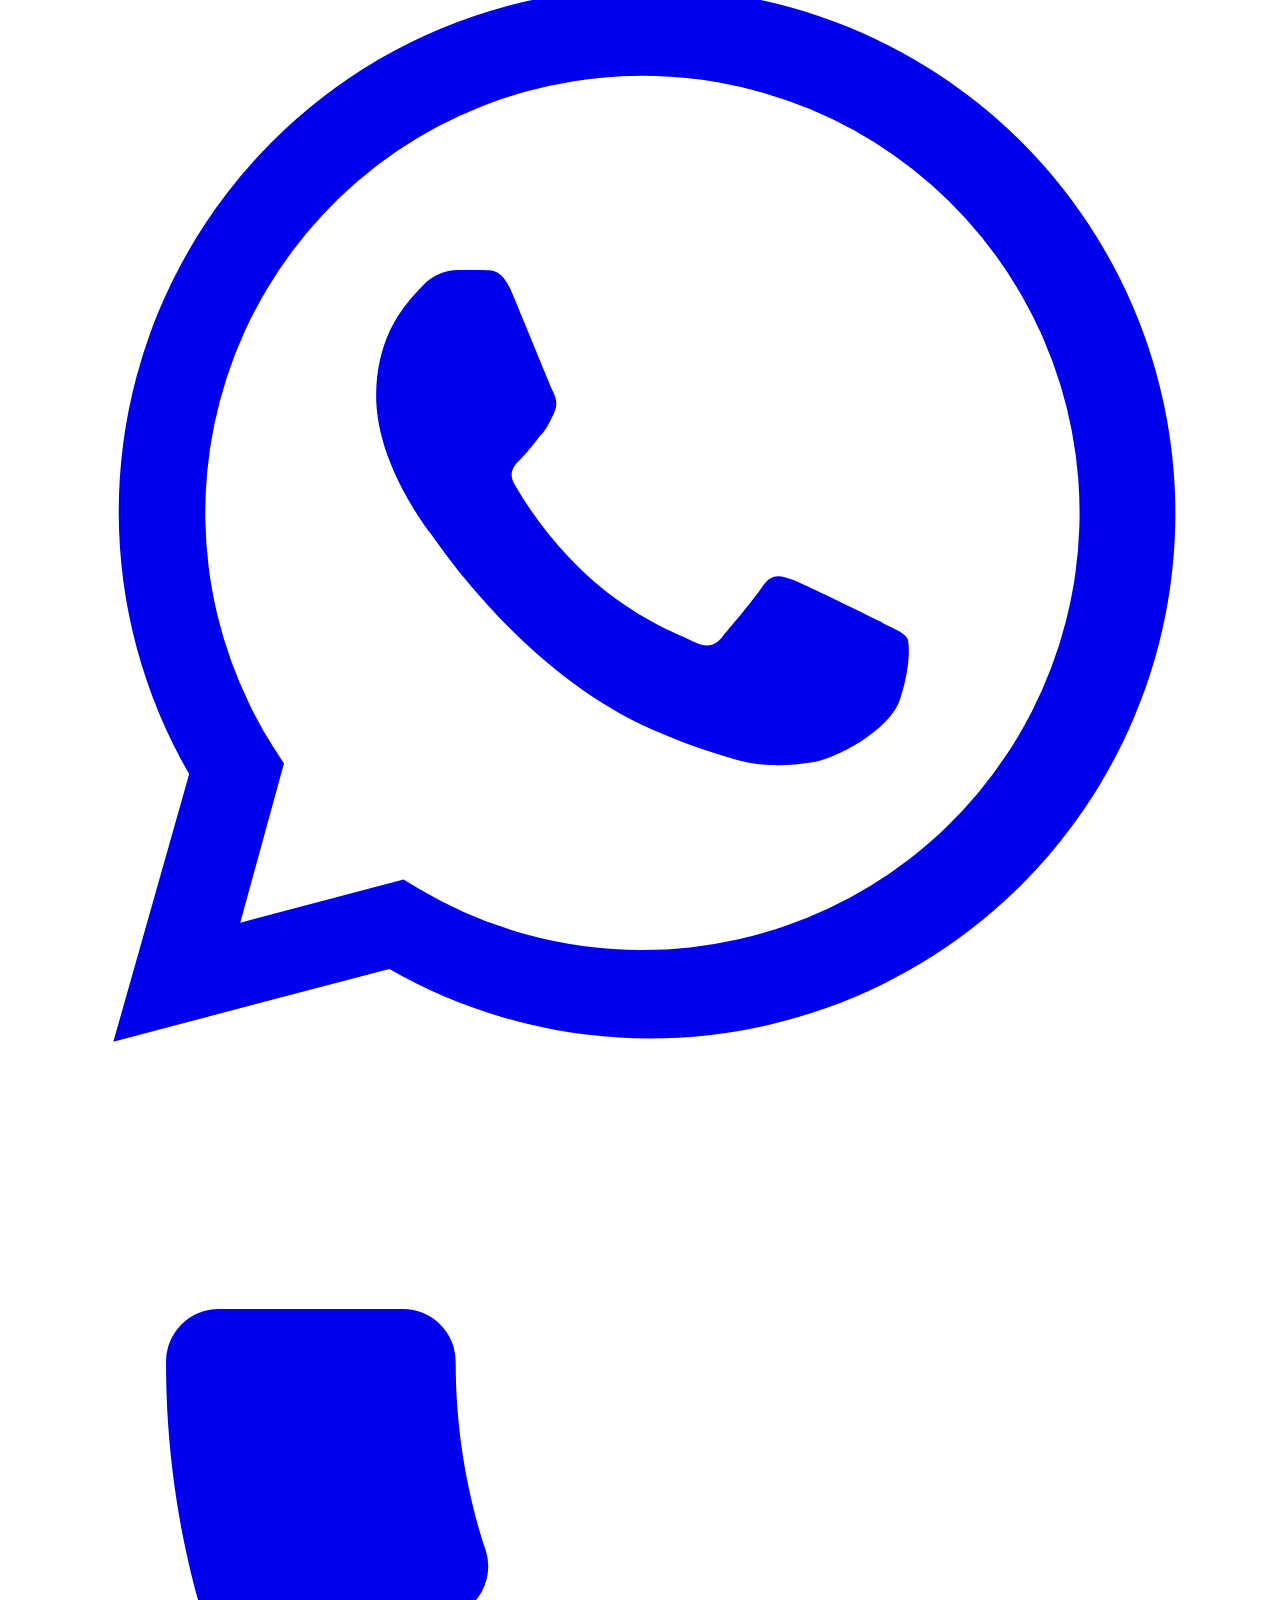
==== commit ddff9e62: "- new website" ====
--- a/index.html
+++ b/index.html
@@ -4,33 +4,24 @@
 		<meta charset="utf-8" />
 		<meta name="viewport" content="width=device-width, initial-scale=1" />
 
-		<!-- Cairo font -->
-		<link rel="preconnect" href="https://fonts.googleapis.com" />
-		<link rel="preconnect" href="https://fonts.gstatic.com" crossorigin />
-		<link href="https://fonts.googleapis.com/css2?family=Cairo:wght@400;500;600;700;800&display=swap" rel="stylesheet" />
-
 		
-		<link href="/CashManager/_app/immutable/assets/0.DkdfR3IE.css" rel="stylesheet">
-		<link href="/CashManager/_app/immutable/assets/2.Dba_v3LG.css" rel="stylesheet">
-		<link rel="modulepreload" href="/CashManager/_app/immutable/entry/start.BTACx1U1.js">
-		<link rel="modulepreload" href="/CashManager/_app/immutable/chunks/CoT7I6FH.js">
-		<link rel="modulepreload" href="/CashManager/_app/immutable/chunks/QAJu52pt.js">
-		<link rel="modulepreload" href="/CashManager/_app/immutable/chunks/BPw6LDJe.js">
-		<link rel="modulepreload" href="/CashManager/_app/immutable/entry/app.CyXfpOj6.js">
-		<link rel="modulepreload" href="/CashManager/_app/immutable/chunks/BQ19ql32.js">
-		<link rel="modulepreload" href="/CashManager/_app/immutable/nodes/0.D1hhGdpB.js">
-		<link rel="modulepreload" href="/CashManager/_app/immutable/chunks/CzKebbpt.js">
-		<link rel="modulepreload" href="/CashManager/_app/immutable/nodes/2.DMcQM2ba.js"><title>CashManager | كاش مانجر</title><!-- HEAD_svelte-ve8sf5_START --><meta name="description" content="نظام إدارة معاملات وأرباح وتقارير — بسيط، سريع، ومرن. نسخة ديسكتوب + تطبيق موبايل."><meta name="theme-color" content="#39a7ff"><link rel="icon" href="/CashManager/favicon.png"><meta property="og:title" content="CashManager | كاش مانجر"><meta property="og:description" content="نظام إدارة معاملات وأرباح وتقارير — بسيط، سريع، ومرن. نسخة ديسكتوب + تطبيق موبايل."><meta property="og:type" content="website"><!-- HEAD_svelte-ve8sf5_END -->
+		<link href="/CashManager/_app/immutable/assets/0.C4EYQJjb.css" rel="stylesheet">
+		<link href="/CashManager/_app/immutable/assets/Footer.Rpb5TQUL.css" rel="stylesheet">
+		<link href="/CashManager/_app/immutable/assets/2.DqUKTUZa.css" rel="stylesheet">
+		<link rel="modulepreload" href="/CashManager/_app/immutable/entry/start.DKv0X966.js">
+		<link rel="modulepreload" href="/CashManager/_app/immutable/chunks/Bf0lQgUx.js">
+		<link rel="modulepreload" href="/CashManager/_app/immutable/chunks/DiQJGKIp.js">
+		<link rel="modulepreload" href="/CashManager/_app/immutable/chunks/BC-u8oyA.js">
+		<link rel="modulepreload" href="/CashManager/_app/immutable/entry/app.1vugC_EK.js">
+		<link rel="modulepreload" href="/CashManager/_app/immutable/chunks/BQvaWUtP.js">
+		<link rel="modulepreload" href="/CashManager/_app/immutable/nodes/0.Bdw0fU1M.js">
+		<link rel="modulepreload" href="/CashManager/_app/immutable/chunks/D30iAKRq.js">
+		<link rel="modulepreload" href="/CashManager/_app/immutable/nodes/2.zLn8hFbU.js">
+		<link rel="modulepreload" href="/CashManager/_app/immutable/chunks/BiLCPmBV.js"><title>CashManager | كاش مانجر لإدارة الحسابات والمخزون</title><!-- HEAD_svelte-ve8sf5_START --><meta name="description" content="كاش مانجر من NextFix لإدارة الحسابات والخزن والمحافظ والمخزون والفواتير، مع تقارير وصلاحيات ونسخ احتياطي محلي وعلى Google Drive."><meta name="theme-color" content="#39a7ff"><link rel="icon" href="/CashManager/favicon.png"><meta property="og:title" content="CashManager | كاش مانجر لإدارة الحسابات والمخزون"><meta property="og:description" content="كاش مانجر من NextFix لإدارة الحسابات والخزن والمحافظ والمخزون والفواتير، مع تقارير وصلاحيات ونسخ احتياطي محلي وعلى Google Drive."><meta property="og:type" content="website"><!-- HEAD_svelte-ve8sf5_END -->
 	</head>
 	<body data-sveltekit-preload-data="hover">
-		<div style="display: contents">   <header class="header svelte-vjf5kc"><div class="container bar svelte-vjf5kc"><a class="brand svelte-vjf5kc" href="#top" aria-label="CashManager"><span class="mark svelte-vjf5kc" aria-hidden="true" data-svelte-h="svelte-4rk9z4"><img class="logoImg" src="/CashManager/logo.png" alt="Logo"></span> <div class="brandText svelte-vjf5kc"><div class="name svelte-vjf5kc">CashManager</div> <div class="tag svelte-vjf5kc" data-svelte-h="svelte-ge29hu">نظام إدارة معاملات الكاش</div></div></a> <nav class="nav desktop svelte-vjf5kc" aria-label="Primary"><button class="link svelte-vjf5kc">عن النظام</button><button class="link svelte-vjf5kc">المميزات</button><button class="link svelte-vjf5kc">الأسعار</button><button class="link svelte-vjf5kc">التحميل</button><button class="link svelte-vjf5kc">أسئلة</button> <a class="btn primary" href="https://wa.me/201060054789" target="_blank" rel="noreferrer" data-svelte-h="svelte-kxjh2m">اطلب تجربة / استفسار</a></nav> <button class="burger svelte-vjf5kc" aria-label="Open menu" data-svelte-h="svelte-1cc8hrv"><span class="svelte-vjf5kc"></span> <span class="svelte-vjf5kc"></span> <span class="svelte-vjf5kc"></span></button></div>  </header> <section id="top" class="hero svelte-jypohh"><div class="container content svelte-jypohh"><div class="wrap svelte-jypohh"><div style="--ry:18px; --rdelay:0ms;" class="svelte-14bu1cg"><div class="kicker" data-svelte-h="svelte-1g2v6u5">منظم • سريع • واضح</div> </div> <div style="--ry:18px; --rdelay:90ms;" class="svelte-14bu1cg"><h1 class="h1 svelte-jypohh" data-svelte-h="svelte-66hs6m">إدارة معاملاتك وأرباحك من مكان واحد — <span class="svelte-jypohh">CashManager</span></h1> </div> <div style="--ry:18px; --rdelay:160ms;" class="svelte-14bu1cg"><p class="lead svelte-jypohh" data-svelte-h="svelte-1xpn3n0">كاش مانجر نظام عملي لإدارة التحويلات، الإيداعات، السحب، العملاء، الأرباح، والتقارير…
-          <br>نسخة ديسكتوب + تطبيق موبايل مع باقات مرنة حسب احتياجك.</p> </div> <div style="--ry:18px; --rdelay:230ms;" class="svelte-14bu1cg"><div class="cta svelte-jypohh"><a class="btn primary" href="https://wa.me/201060054789" target="_blank" rel="noreferrer"><span class="i svelte-jypohh" aria-hidden="true"><!-- HTML_TAG_START --><svg viewBox="0 0 24 24" fill="none" aria-hidden="true">
-    <path d="M12 21a9 9 0 1 0-7.74-4.4L3 21l4.6-1.2A8.96 8.96 0 0 0 12 21Z" stroke="currentColor" stroke-width="1.6" stroke-linejoin="round"/>
-    <path d="M9.2 8.8c.3-.4.6-.4.9-.3l.7.3c.2.1.3.2.4.4l.5 1.2c.1.2.1.5-.1.6l-.4.4c-.2.2-.2.4-.1.6.5.9 1.4 1.8 2.3 2.3.2.1.4.1.6-.1l.4-.4c.2-.2.4-.2.6-.1l1.2.5c.2.1.3.2.4.4l.3.7c.1.3 0 .6-.3.9-.5.5-1.7 1-3 .5-1.3-.5-2.7-1.4-4-2.7-1.3-1.3-2.2-2.7-2.7-4-.5-1.3 0-2.5.5-3Z" fill="currentColor" opacity=".85"/>
-  </svg><!-- HTML_TAG_END --></span>
-            تواصل واتساب</a> <a class="btn" href="#pricing" data-svelte-h="svelte-1r21gbq">شوف الباقات</a> <span class="pill svelte-jypohh">رقم التواصل: <b dir="ltr">+201060054789</b></span></div> </div></div> <div style="--ry:18px; --rdelay:260ms;" class="svelte-14bu1cg"><div class="heroCard card pad svelte-jypohh" data-svelte-h="svelte-6ywtw8"><div class="stat svelte-jypohh"><div class="n svelte-jypohh">تقارير فورية</div> <div class="d svelte-jypohh">يومي/شهري + أرباح/عجز + رصيد حسابات</div></div> <div class="stat svelte-jypohh"><div class="n svelte-jypohh">واجهة سريعة</div> <div class="d svelte-jypohh">تسجيل عمليات بضغطة — بدون تعقيد</div></div> <div class="stat svelte-jypohh"><div class="n svelte-jypohh">مرونة باقات</div> <div class="d svelte-jypohh">زود كمبيوتر أو موبايل حسب الشغل</div></div></div> </div></div> </section> <main><section id="about" class="section"><div class="container"><div style="--ry:14px; --rdelay:0ms;" class="svelte-14bu1cg"><div class="kicker">نبذة</div> <h2 class="h2">CashManager بيحل مشكلة الفوضى في التسجيل والمتابعة</h2> <p class="p">مناسب لو بتتعامل يوميًا مع تحويلات/إيداعات/سحب وعاوز تعرف أرباحك ورصيدك في ثواني.</p> </div> <div class="body svelte-17vlogq"><div class="gridA svelte-1yxn29x"><div style="--ry:14px; --rdelay:0ms;" class="svelte-14bu1cg"><div class="card pad" data-svelte-h="svelte-y9hecr"><div class="t svelte-1yxn29x">النظام بيتكلم عن إيه؟</div> <ul class="bullets svelte-1yxn29x"><li class="svelte-1yxn29x">تسجيل عمليات داخل/خارج بشكل سريع ومنظم.</li> <li class="svelte-1yxn29x">متابعة أرصدة الحسابات والعملاء، واكتشاف أي عجز بدري.</li> <li class="svelte-1yxn29x">تقارير واضحة (يومي/شهري) + ملخص شاشة واحدة.</li></ul></div> </div> <div style="--ry:14px; --rdelay:120ms;" class="svelte-14bu1cg"><div class="card pad" data-svelte-h="svelte-hjtms6"><div class="t svelte-1yxn29x">يفيد مين؟</div> <ul class="bullets svelte-1yxn29x"><li class="svelte-1yxn29x">وكلاء فوري وفودافون كاش وأي شغل معاملات نقدية.</li> <li class="svelte-1yxn29x">محلات ومكاتب محتاجة متابعة دقيقة للأرباح والرصيد.</li> <li class="svelte-1yxn29x">تيم شغل عنده أكثر من جهاز (كمبيوتر/موبايل) بصلاحيات مختلفة.</li></ul></div> </div></div></div></div> </section> <section id="features" class="section"><div class="container"><div style="--ry:14px; --rdelay:0ms;" class="svelte-14bu1cg"><div class="kicker">المميزات</div> <h2 class="h2">واجهة نظيفة + أداء سريع + تقارير توصلّك للقرار</h2> <p class="p">ركزنا على UX عملي: أقل خطوات… وأوضح أرقام.</p> </div> <div class="body svelte-17vlogq"><div class="feat svelte-1yxn29x"><div style="--ry:14px; --rdelay:0ms;" class="svelte-14bu1cg"><div class="card pad item svelte-1yxn29x" data-svelte-h="svelte-co4zle"><div class="h svelte-1yxn29x">سرعة في الإدخال</div> <div class="p svelte-1yxn29x">تسجيل عملية جديدة بدون لف ودوران — مناسب للزحمة.</div></div> </div> <div style="--ry:14px; --rdelay:80ms;" class="svelte-14bu1cg"><div class="card pad item svelte-1yxn29x" data-svelte-h="svelte-3ibjg4"><div class="h svelte-1yxn29x">تقارير أرباح وعجز</div> <div class="p svelte-1yxn29x">هتعرف المكسب الحقيقي وأي فرق في الحسابات فورًا.</div></div> </div> <div style="--ry:14px; --rdelay:160ms;" class="svelte-14bu1cg"><div class="card pad item svelte-1yxn29x" data-svelte-h="svelte-1yn89fn"><div class="h svelte-1yxn29x">صلاحيات وتعدد أجهزة</div> <div class="p svelte-1yxn29x">زود كمبيوتر وموبايل حسب الباقة ونظام الشغل.</div></div> </div> <div style="--ry:14px; --rdelay:240ms;" class="svelte-14bu1cg"><div class="card pad item svelte-1yxn29x" data-svelte-h="svelte-1wn8ois"><div class="h svelte-1yxn29x">قابل للتوسع</div> <div class="p svelte-1yxn29x">مستعد لإضافات جديدة بدون ما نعقد النظام على المستخدم.</div></div> </div></div></div></div> </section> <section id="pricing" class="section"><div class="container"><div style="--ry:14px; --rdelay:0ms;" class="svelte-14bu1cg"><div class="kicker">الأسعار</div> <h2 class="h2">اختار الباقة المناسبة… وزوّد أجهزة بسهولة</h2>  </div> <div class="body svelte-17vlogq"><div class="calc svelte-1x0um4e"><div style="--ry:14px; --rdelay:0ms;" class="svelte-14bu1cg"><div class="tabs svelte-1x0um4e"><button class="svelte-1x0um4e active" data-svelte-h="svelte-qnk1iw">شهري</button> <button class="svelte-1x0um4e" data-svelte-h="svelte-1a4wmz6">سنوي (خصم شهرين)</button> <button class="svelte-1x0um4e" data-svelte-h="svelte-zetodd">مدى الحياة</button></div> </div> <div class="grid2 svelte-1x0um4e"><div style="--ry:14px; --rdelay:0ms;" class="svelte-14bu1cg"><div class="card pad"><div class="top svelte-1x0um4e"><div><div class="title svelte-1x0um4e" data-svelte-h="svelte-15chbm1">اشتراك ديسكتوب + موبايل</div> <div class="hint svelte-1x0um4e">الباقة الأساسية: 1 كمبيوتر + 1 موبايل</div></div> <span class="badge" data-svelte-h="svelte-bb1l2x">مرنة</span></div> <hr class="soft"> <div class="controls svelte-1x0um4e"><div class="ctrl svelte-1x0um4e"><label class="svelte-1x0um4e" data-svelte-h="svelte-1o2yvia">عدد أجهزة الكمبيوتر</label> <div class="stepper svelte-1x0um4e"><button aria-label="decrease pcs" class="svelte-1x0um4e" data-svelte-h="svelte-ekktr4">-</button> <span class="svelte-1x0um4e">1</span> <button aria-label="increase pcs" class="svelte-1x0um4e" data-svelte-h="svelte-90i6ik">+</button></div> <div class="note svelte-1x0um4e">إضافة كمبيوتر: <b>50 ج / شهر</b></div></div> <div class="ctrl svelte-1x0um4e"><label class="svelte-1x0um4e" data-svelte-h="svelte-1q8vytb">عدد أجهزة الموبايل</label> <div class="stepper svelte-1x0um4e"><button aria-label="decrease mobiles" class="svelte-1x0um4e" data-svelte-h="svelte-1qywwrb">-</button> <span class="svelte-1x0um4e">1</span> <button aria-label="increase mobiles" class="svelte-1x0um4e" data-svelte-h="svelte-q1nryv">+</button></div> <div class="note svelte-1x0um4e" data-svelte-h="svelte-i6mmfh">السنة = 10 شهور (خصم شهرين)</div></div></div> <div class="priceLine svelte-1x0um4e"><div class="price svelte-1x0um4e"><div class="p0 svelte-1x0um4e">150 <span class="svelte-1x0um4e" data-svelte-h="svelte-1uv5r7a">ج</span></div> <div class="p1 svelte-1x0um4e" data-svelte-h="svelte-2y8m2e">شهري</div></div> <a class="btn primary" href="https://wa.me/201060054789" target="_blank" rel="noreferrer"><span class="i svelte-1x0um4e" aria-hidden="true"><!-- HTML_TAG_START --><svg viewBox="0 0 24 24" fill="none" aria-hidden="true">
-    <path d="M12 21a9 9 0 1 0-7.74-4.4L3 21l4.6-1.2A8.96 8.96 0 0 0 12 21Z" stroke="currentColor" stroke-width="1.6" stroke-linejoin="round"/>
-    <path d="M9.2 8.8c.3-.4.6-.4.9-.3l.7.3c.2.1.3.2.4.4l.5 1.2c.1.2.1.5-.1.6l-.4.4c-.2.2-.2.4-.1.6.5.9 1.4 1.8 2.3 2.3.2.1.4.1.6-.1l.4-.4c.2-.2.4-.2.6-.1l1.2.5c.2.1.3.2.4.4l.3.7c.1.3 0 .6-.3.9-.5.5-1.7 1-3 .5-1.3-.5-2.7-1.4-4-2.7-1.3-1.3-2.2-2.7-2.7-4-.5-1.3 0-2.5.5-3Z" fill="currentColor" opacity=".85"/>
+		<div style="display: contents">   <header class="header svelte-kptgid"><div class="container bar svelte-kptgid"><a class="brand svelte-kptgid" href="/CashManager/" aria-label="CashManager"><span class="mark svelte-kptgid" aria-hidden="true" data-svelte-h="svelte-4rk9z4"><img class="logoImg" src="/CashManager/logo.png" alt="Logo"></span> <div class="brandText svelte-kptgid"><div class="name svelte-kptgid">CashManager</div> <div class="tag svelte-kptgid" data-svelte-h="svelte-39ao8q">برنامج إدارة الحسابات والمخزون</div></div></a> <nav class="nav desktop svelte-kptgid" aria-label="التنقل الرئيسي"><a class="link svelte-kptgid" href="/CashManager/application/">عن التطبيق</a><a class="link svelte-kptgid" href="/CashManager/#features">المميزات</a><a class="link svelte-kptgid" href="/CashManager/tutorials/">فيديوهات الشرح</a><a class="link svelte-kptgid" href="/CashManager/#download">التحميل</a><a class="link svelte-kptgid" href="/CashManager/#pricing">الأسعار</a><a class="link svelte-kptgid" href="/CashManager/#faq">أسئلة</a> <a class="btn primary" href="https://wa.me/201060054789" target="_blank" rel="noreferrer" data-svelte-h="svelte-kxjh2m">اطلب تجربة / استفسار</a></nav> <button class="burger svelte-kptgid" aria-label="افتح القائمة" aria-expanded="false"><span class="svelte-kptgid"></span> <span class="svelte-kptgid"></span> <span class="svelte-kptgid"></span></button></div>  </header> <main><section id="top" class="hero svelte-16j5lm3"><div class="container content svelte-16j5lm3"><div class="svelte-16j5lm3"><p class="eyebrow svelte-16j5lm3" data-svelte-h="svelte-1buk3i9"><span class="svelte-16j5lm3"></span> كاش مانجر من NextFix · برنامج لإدارة الأعمال</p> <h1 class="svelte-16j5lm3" data-svelte-h="svelte-12oiceg">إدارة الحسابات<br><em class="svelte-16j5lm3">والمخزون والفواتير</em></h1> <p class="lead svelte-16j5lm3" data-svelte-h="svelte-dxq8zw">تابع الحسابات والمحافظ والحركات المالية في وحدة الكاش، واستكشف وحدة المنتجات للمخزون والفواتير.</p> <div class="actions svelte-16j5lm3" data-svelte-h="svelte-1ik87v3"><a class="btn primary svelte-16j5lm3" href="https://github.com/Nexttfix/CashManager/releases/download/v1.0.0/CashManagerSetup.exe">حمّل النسخة الكاملة لويندوز <span aria-hidden="true">↓</span></a> <a class="btn outline svelte-16j5lm3" href="#features">استكشف المميزات</a></div> <p class="meta svelte-16j5lm3">ملف التثبيت يشمل قاعدة البيانات</p></div> <figure id="tutorials" class="svelte-16j5lm3"><div class="screen svelte-16j5lm3"><button class="play svelte-16j5lm3" aria-label="شغّل فيديو نظرة عامة على برنامج كاش مانجر" data-svelte-h="svelte-4lbu5j"><img src="https://i.ytimg.com/vi/b_Kr8Cqg0pc/hqdefault.jpg" alt="" fetchpriority="high" class="svelte-16j5lm3"> <span aria-hidden="true" class="svelte-16j5lm3">▶</span></button></div> <figcaption class="svelte-16j5lm3" data-svelte-h="svelte-zwtkar"><div><strong>نظرة عامة على كاش مانجر</strong> <a class="watch svelte-16j5lm3" href="https://www.youtube.com/watch?v=b_Kr8Cqg0pc" target="_blank" rel="noreferrer">شاهد الفيديو على YouTube</a></div> <a class="playlist svelte-16j5lm3" href="/CashManager/tutorials/">كل فيديوهات الشرح <span aria-hidden="true">↗</span></a></figcaption></figure></div> </section> <section id="features" class="section"><div class="container"><div style="--ry:14px; --rdelay:0ms;" class="svelte-14bu1cg"><div class="kicker">وحدة الكاش</div> <h2 class="h2">إدارة الكاش والحسابات</h2> <p class="p">تابع حركة الأموال من أول تسجيل العملية لحد مراجعة الرصيد والتقارير.</p> </div> <div class="body svelte-17vlogq"><div class="features svelte-bv6tol"><article class="card pad"><h3 class="svelte-bv6tol">الحسابات والخزن</h3> <p class="svelte-bv6tol">أدر الخزن والحسابات البنكية والمحافظ الإلكترونية. سجّل الإيداعات والسحب والتحويلات وراجع الأرصدة قبل وبعد كل حركة.</p> </article><article class="card pad"><h3 class="svelte-bv6tol">العملاء والموردون</h3> <p class="svelte-bv6tol">تابع المديونيات والمستحقات، وابحث في معاملات كل عميل أو مورد واطبع كشف حسابه.</p> </article><article class="card pad"><h3 class="svelte-bv6tol">سجل الحركات المالية</h3> <p class="svelte-bv6tol">سجّل الوارد والمنصرف والأرباح والمصروفات حسب التصنيف. راجع سجل التغييرات وحدّث الأرصدة المرتبطة عند تعديل حركة.</p> </article><article class="card pad"><h3 class="svelte-bv6tol">المحافظ وتطبيق أندرويد</h3> <p class="svelte-bv6tol">تابع رسائل المعاملات مثل Vodafone Cash واحفظها وزامنها عبر Firebase. أرسل طلبات التحويل من الكمبيوتر وتابع النتائج والتأكيدات والإشعارات.</p> </article><article class="card pad"><h3 class="svelte-bv6tol">التقارير والجرد النقدي</h3> <p class="svelte-bv6tol">راجع لوحة التحكم والأرباح والمصروفات وأرصدة الحسابات والخزن. اطبع تقارير الحركات والعملاء والموردين وفئات النقدية والجرد.</p> </article><article class="card pad"><h3 class="svelte-bv6tol">المستخدمون والصلاحيات</h3> <p class="svelte-bv6tol">اضبط صلاحيات كل موظف حسب الشاشة والعملية والحساب والعميل. راجع الجلسات والاشتراكات والتراخيص والأجهزة المرتبطة.</p> </article><article class="card pad"><h3 class="svelte-bv6tol">النسخ الاحتياطي والاستعادة</h3> <p class="svelte-bv6tol">احفظ نسخًا محلية أو على Google Drive بجدول يومي أو أسبوعي أو شهري، وحدّد عدد النسخ المحتفظ بها واستعد قاعدة البيانات عند الحاجة.</p> </article></div></div></div> </section> <section id="products" class="section"><div class="container"><div style="--ry:14px; --rdelay:0ms;" class="svelte-14bu1cg"><div class="kicker">وحدة المنتجات</div> <h2 class="h2">إدارة المنتجات والمخزون</h2> <p class="p">وحدة مستقلة للمخزون والفواتير. اسأل الدعم عن الوظائف المتاحة في إصدارك من القائمة التالية.</p> </div> <div class="body svelte-17vlogq"><ul class="card pad products svelte-bv6tol"><li>الأصناف والتصنيفات والأسعار وحركة المخزون</li><li>فواتير البيع والشراء والمرتجعات</li><li>الأقساط والمدفوعات ومتابعة الصيانة</li><li>الجرد والمستودعات وتسوية فروق الكميات</li><li>الباركود وطباعة الملصقات والفواتير</li><li>البحث وتقارير المخزون والمبيعات والمشتريات والأرباح</li></ul></div></div> </section> <section id="download" class="section"><div class="container"><div style="--ry:14px; --rdelay:0ms;" class="svelte-14bu1cg"><div class="kicker">التحميل</div> <h2 class="h2">تحميل كاش مانجر</h2> <p class="p">ابدأ بالنسخة الكاملة على الكمبيوتر الرئيسي، واستخدم تطبيقات أندرويد حسب احتياجك.</p> </div> <div class="body svelte-17vlogq"><div class="downloads svelte-14qbsr2" data-svelte-h="svelte-dnrjcy"><article class="setup svelte-14qbsr2"><div><p class="platform svelte-14qbsr2">Windows · ملف تثبيت EXE</p> <h3 class="svelte-14qbsr2">كاش مانجر مع قاعدة البيانات</h3> <p class="svelte-14qbsr2">ابدأ من هنا لو بتثبّت كاش مانجر لأول مرة على الكمبيوتر الرئيسي.</p></div> <a class="btn primary svelte-14qbsr2" href="https://github.com/Nexttfix/CashManager/releases/download/v1.0.0/CashManagerSetup.exe">تحميل النسخة الكاملة <span aria-hidden="true">↓</span></a></article> <div class="mobile-apps svelte-14qbsr2"><article class="card pad svelte-14qbsr2"><h3 class="svelte-14qbsr2">تطبيق كاش مانجر</h3> <p class="svelte-14qbsr2">تابع العمليات والتقارير من الموبايل حسب صلاحيات المستخدم.</p> <a class="btn svelte-14qbsr2" href="https://play.google.com/store/apps/details?id=com.elnahas.cashmanager&amp;hl=ar" target="_blank" rel="noreferrer">افتح Google Play</a></article> <article class="card pad svelte-14qbsr2"><h3 class="svelte-14qbsr2">تطبيق التحويل</h3> <p class="svelte-14qbsr2">تطبيق أندرويد المخصص لتنفيذ ومتابعة عمليات التحويل.</p> <a class="btn svelte-14qbsr2" href="https://github.com/Nexttfix/CashManager/releases/download/v1.0.0/cash_manager_app.apk">تحميل ملف APK</a></article></div> </div></div></div> </section> <section id="pricing" class="section"><div class="container"><div style="--ry:14px; --rdelay:0ms;" class="svelte-14bu1cg"><div class="kicker">الأسعار</div> <h2 class="h2">احسب سعر الباقة حسب عدد أجهزتك</h2>  </div> <div class="body svelte-17vlogq"><div class="calc svelte-1x0um4e"><div style="--ry:14px; --rdelay:0ms;" class="svelte-14bu1cg"><div class="tabs svelte-1x0um4e"><button class="svelte-1x0um4e active" data-svelte-h="svelte-qnk1iw">شهري</button> <button class="svelte-1x0um4e" data-svelte-h="svelte-1a4wmz6">سنوي (خصم شهرين)</button> <button class="svelte-1x0um4e" data-svelte-h="svelte-zetodd">مدى الحياة</button></div> </div> <div class="grid2 svelte-1x0um4e"><div style="--ry:14px; --rdelay:0ms;" class="svelte-14bu1cg"><div class="card pad"><div class="top svelte-1x0um4e"><div><div class="title svelte-1x0um4e" data-svelte-h="svelte-15chbm1">اشتراك ديسكتوب + موبايل</div> <div class="hint svelte-1x0um4e">الباقة الأساسية: 1 كمبيوتر + 1 موبايل</div></div> <span class="badge" data-svelte-h="svelte-bb1l2x">مرنة</span></div> <hr class="soft"> <div class="controls svelte-1x0um4e"><div class="ctrl svelte-1x0um4e"><label class="svelte-1x0um4e" data-svelte-h="svelte-1o2yvia">عدد أجهزة الكمبيوتر</label> <div class="stepper svelte-1x0um4e"><button aria-label="تقليل عدد أجهزة الكمبيوتر" class="svelte-1x0um4e" data-svelte-h="svelte-kog88o">-</button> <span class="svelte-1x0um4e">1</span> <button aria-label="زيادة عدد أجهزة الكمبيوتر" class="svelte-1x0um4e" data-svelte-h="svelte-18si79j">+</button></div> <div class="note svelte-1x0um4e">إضافة كمبيوتر: <b>50 ج / شهر</b></div></div> <div class="ctrl svelte-1x0um4e"><label class="svelte-1x0um4e" data-svelte-h="svelte-1q8vytb">عدد أجهزة الموبايل</label> <div class="stepper svelte-1x0um4e"><button aria-label="تقليل عدد أجهزة الموبايل" class="svelte-1x0um4e" data-svelte-h="svelte-l1cfrf">-</button> <span class="svelte-1x0um4e">1</span> <button aria-label="زيادة عدد أجهزة الموبايل" class="svelte-1x0um4e" data-svelte-h="svelte-1yjh3nc">+</button></div> <div class="note svelte-1x0um4e" data-svelte-h="svelte-i6mmfh">السنة = 10 شهور (خصم شهرين)</div></div></div> <div class="priceLine svelte-1x0um4e"><div class="price svelte-1x0um4e"><div class="p0 svelte-1x0um4e">150 <span class="svelte-1x0um4e" data-svelte-h="svelte-1uv5r7a">ج</span></div> <div class="p1 svelte-1x0um4e" data-svelte-h="svelte-2y8m2e">شهري</div></div> <a class="btn primary" href="https://wa.me/201060054789" target="_blank" rel="noreferrer"><span class="i svelte-1x0um4e" aria-hidden="true"><!-- HTML_TAG_START --><svg viewBox="0 0 24 24" fill="currentColor" aria-hidden="true">
+    <path d="M12.04 2a9.94 9.94 0 0 0-8.6 14.92L2 22l5.24-1.38A9.97 9.97 0 1 0 12.04 2Zm0 18.26a8.28 8.28 0 0 1-4.23-1.16l-.3-.18-3.1.82.83-3.02-.2-.31a8.3 8.3 0 1 1 7 3.85Zm4.56-6.22c-.25-.12-1.48-.73-1.7-.81-.24-.09-.4-.13-.57.12-.16.25-.64.81-.78.98-.15.17-.29.19-.54.07-.25-.13-1.05-.39-2-1.24a7.52 7.52 0 0 1-1.38-1.72c-.15-.25-.02-.38.11-.51.11-.11.25-.29.37-.44.13-.14.17-.25.25-.41.09-.17.05-.31-.02-.44-.06-.13-.56-1.36-.77-1.86-.2-.49-.41-.42-.56-.43h-.48c-.17 0-.44.06-.67.31-.23.25-.87.85-.87 2.08s.89 2.41 1.01 2.58c.13.16 1.76 2.68 4.25 3.76.6.26 1.06.41 1.42.52.6.2 1.14.17 1.57.1.48-.07 1.48-.6 1.69-1.18.2-.58.2-1.08.14-1.19-.06-.1-.23-.16-.48-.29Z"/>
   </svg><!-- HTML_TAG_END --></span>
               اشترك الآن</a></div> <div class="miniGrid svelte-1x0um4e"><div class="miniCard svelte-1x0um4e"><div class="k svelte-1x0um4e" data-svelte-h="svelte-qsjwqw">الباقة المختارة</div> <div class="v svelte-1x0um4e">1 كمبيوتر + 1 موبايل</div></div> <div class="miniCard svelte-1x0um4e"><div class="k svelte-1x0um4e" data-svelte-h="svelte-1rzlids">كمبيوتر إضافي</div> <div class="v svelte-1x0um4e">0 جهاز</div></div></div></div> </div> <div style="--ry:14px; --rdelay:120ms;" class="svelte-14bu1cg"><div class="card pad"><div class="title svelte-1x0um4e" data-svelte-h="svelte-1v3eu5p">ماذا تشمل الباقة؟</div> <ul class="list svelte-1x0um4e"><li class="svelte-1x0um4e"><span class="dot svelte-1x0um4e" aria-hidden="true"><!-- HTML_TAG_START --><svg viewBox="0 0 24 24" fill="none" aria-hidden="true">
     <path d="M20 7 10 17l-5-5" stroke="currentColor" stroke-width="2" stroke-linecap="round" stroke-linejoin="round"/>
@@ -40,21 +31,31 @@
     <path d="M20 7 10 17l-5-5" stroke="currentColor" stroke-width="2" stroke-linecap="round" stroke-linejoin="round"/>
   </svg><!-- HTML_TAG_END --></span> تقارير أرباح/عجز + أرصدة + ملخص سريع</li> <li class="svelte-1x0um4e"><span class="dot svelte-1x0um4e" aria-hidden="true"><!-- HTML_TAG_START --><svg viewBox="0 0 24 24" fill="none" aria-hidden="true">
     <path d="M20 7 10 17l-5-5" stroke="currentColor" stroke-width="2" stroke-linecap="round" stroke-linejoin="round"/>
-  </svg><!-- HTML_TAG_END --></span> قابل للتوسع بإضافة أجهزة حسب الحاجة</li></ul></div> </div></div> </div>  </div></div> </section> <section id="download" class="section"><div class="container"><div style="--ry:14px; --rdelay:0ms;" class="svelte-14bu1cg"><div class="kicker">التحميل</div> <h2 class="h2">حمّل البرنامج وابدأ</h2> <p class="p">لو محتاج تجربة أو نسخة تجريبية — ابعت على الواتساب.</p> </div> <div class="body svelte-17vlogq"><div class="grid svelte-b3isvw"><div style="--ry:14px; --rdelay:0ms;" class="svelte-14bu1cg"><div class="card pad dl svelte-b3isvw" data-svelte-h="svelte-7nsbp9"><div class="t svelte-b3isvw">تحميل الديسكتوب</div> <p class="p">نسخة ويندوز (Installer / Setup) — مناسبة للمكاتب وإدارة المعاملات.</p> <a class="btn primary" href="https://github.com/Nexttfix/CashManager/releases/download/v1.0.0/CashManagerSetup.exe" target="_blank" rel="noreferrer">تحميل</a></div> </div> <div style="--ry:14px; --rdelay:120ms;" class="svelte-14bu1cg"><div class="card pad dl svelte-b3isvw" data-svelte-h="svelte-azy12r"><div class="t svelte-b3isvw">تطبيق الموبايل</div> <p class="p">متابعة العمليات والتقارير من الهاتف حسب صلاحيات المستخدم.</p> <a class="btn primary" href="https://play.google.com/store/apps/details?id=com.elnahas.cashmanager&amp;hl=ar" target="_blank" rel="noreferrer">Google Play</a></div> </div> <div style="--ry:14px; --rdelay:240ms;" class="svelte-14bu1cg"><div class="card pad dl svelte-b3isvw" data-svelte-h="svelte-o7777l"><div class="t svelte-b3isvw">تحميل تطبيق التحويل</div> <p class="p">تطبيق CashManagerTrans المخصص لتنفيذ ومتابعة عمليات التحويل بسهولة.</p> <a class="btn primary" href="https://github.com/Nexttfix/CashManager/releases/download/v1.0.0/CashManagerSetup.exe" target="_blank" rel="noreferrer">تحميل التطبيق</a></div> </div> </div></div></div> </section> <section id="faq" class="section"><div class="container"><div style="--ry:14px; --rdelay:0ms;" class="svelte-14bu1cg"><div class="kicker">أسئلة شائعة</div> <h2 class="h2">أهم الأسئلة قبل الاشتراك</h2>  </div> <div class="body svelte-17vlogq"><div class="grid svelte-1nkvpyk"><div style="--ry:14px; --rdelay:0ms;" class="svelte-14bu1cg"><details class="card pad faq svelte-1nkvpyk"><summary class="svelte-1nkvpyk"><span class="q svelte-1nkvpyk">هل النظام مناسب لشغل فوري وفودافون كاش؟</span> <span class="plus svelte-1nkvpyk" aria-hidden="true" data-svelte-h="svelte-1q7n3av">+</span></summary> <div class="a svelte-1nkvpyk">نعم — هدفه تنظيم تسجيل العمليات والأرباح والتقارير بسرعة وبشكل واضح.</div></details>  </div><div style="--ry:14px; --rdelay:60ms;" class="svelte-14bu1cg"><details class="card pad faq svelte-1nkvpyk"><summary class="svelte-1nkvpyk"><span class="q svelte-1nkvpyk">يعني إيه سنوي بعد خصم شهرين؟</span> <span class="plus svelte-1nkvpyk" aria-hidden="true" data-svelte-h="svelte-1q7n3av">+</span></summary> <div class="a svelte-1nkvpyk">الاشتراك السنوي بيكون بسعر 10 شهور فقط (خصم شهرين) حسب جدول الأسعار.</div></details>  </div><div style="--ry:14px; --rdelay:120ms;" class="svelte-14bu1cg"><details class="card pad faq svelte-1nkvpyk"><summary class="svelte-1nkvpyk"><span class="q svelte-1nkvpyk">هل يمكن شراء باقات الموبايل وحدها؟</span> <span class="plus svelte-1nkvpyk" aria-hidden="true" data-svelte-h="svelte-1q7n3av">+</span></summary> <div class="a svelte-1nkvpyk">لا — باقات الموبايل تعتبر إضافة لأصحاب النظام.</div></details>  </div><div style="--ry:14px; --rdelay:180ms;" class="svelte-14bu1cg"><details class="card pad faq svelte-1nkvpyk"><summary class="svelte-1nkvpyk"><span class="q svelte-1nkvpyk">هل في دعم وتحديثات؟</span> <span class="plus svelte-1nkvpyk" aria-hidden="true" data-svelte-h="svelte-1q7n3av">+</span></summary> <div class="a svelte-1nkvpyk">نعم. في باقة مدى الحياة: السنة الأولى مجانية، وبعدها دعم/صيانة/تحديثات سنويًا برسوم ثابتة.</div></details>  </div> </div></div></div> </section></main> <footer class="foot svelte-1vn5fdb"><div class="container inner svelte-1vn5fdb"><a class="brand svelte-1vn5fdb" href="#top" aria-label="CashManager"><span class="mark svelte-1vn5fdb" aria-hidden="true" data-svelte-h="svelte-4rk9z4"><img class="logoImg" src="/CashManager/logo.png" alt="Logo"></span> <div class="brandText"><div class="name svelte-1vn5fdb">CashManager</div> <div class="tag svelte-1vn5fdb" data-svelte-h="svelte-ge29hu">نظام إدارة معاملات الكاش</div></div></a> <div class="cols svelte-1vn5fdb"><div class="col"><div class="h svelte-1vn5fdb" data-svelte-h="svelte-st1h9c">التواصل</div> <a class="l svelte-1vn5fdb" href="tel:+201060054789" dir="ltr">+201060054789</a> <a class="l svelte-1vn5fdb" href="https://wa.me/201060054789" target="_blank" rel="noreferrer" data-svelte-h="svelte-lhkzzr">واتساب مباشر</a></div> <div class="col" data-svelte-h="svelte-oean12"><div class="h svelte-1vn5fdb">السوشيال</div> <a class="l svelte-1vn5fdb" href="https://www.facebook.com/kash.manjr.adart.mhlat.almwbayl" target="_blank" rel="noreferrer">Facebook</a> <a class="l svelte-1vn5fdb" href="https://www.youtube.com/@CashManagerEG" target="_blank" rel="noreferrer">YouTube</a></div> <div class="col" data-svelte-h="svelte-2umzx9"><div class="h svelte-1vn5fdb">روابط</div> <a class="l svelte-1vn5fdb" href="#pricing">الأسعار</a> <a class="l svelte-1vn5fdb" href="#download">التحميل</a></div></div></div> <div class="container copy svelte-1vn5fdb">© 2026 CashManager. All rights reserved.</div> </footer> <div class="dock svelte-pqv0c7" aria-label="Quick contact"><a class="fab svelte-pqv0c7" href="https://wa.me/201060054789" target="_blank" rel="noreferrer" aria-label="WhatsApp"><!-- HTML_TAG_START --><svg viewBox="0 0 24 24" fill="none" aria-hidden="true">
-    <path d="M12 21a9 9 0 1 0-7.74-4.4L3 21l4.6-1.2A8.96 8.96 0 0 0 12 21Z" stroke="currentColor" stroke-width="1.6" stroke-linejoin="round"/>
-    <path d="M9.2 8.8c.3-.4.6-.4.9-.3l.7.3c.2.1.3.2.4.4l.5 1.2c.1.2.1.5-.1.6l-.4.4c-.2.2-.2.4-.1.6.5.9 1.4 1.8 2.3 2.3.2.1.4.1.6-.1l.4-.4c.2-.2.4-.2.6-.1l1.2.5c.2.1.3.2.4.4l.3.7c.1.3 0 .6-.3.9-.5.5-1.7 1-3 .5-1.3-.5-2.7-1.4-4-2.7-1.3-1.3-2.2-2.7-2.7-4-.5-1.3 0-2.5.5-3Z" fill="currentColor" opacity=".85"/>
-  </svg><!-- HTML_TAG_END --></a> <a class="fab svelte-pqv0c7" href="tel:+201060054789" aria-label="Call"><!-- HTML_TAG_START --><svg viewBox="0 0 24 24" fill="none" aria-hidden="true">
-    <path d="M8 3h2l2 5-2 1c1 3 3 5 6 6l1-2 5 2v2c0 1-1 2-2 2-9 0-16-7-16-16 0-1 1-2 2-2Z" stroke="currentColor" stroke-width="1.6" stroke-linejoin="round"/>
-  </svg><!-- HTML_TAG_END --></a> <a class="fab svelte-pqv0c7" href="https://www.facebook.com/kash.manjr.adart.mhlat.almwbayl" target="_blank" rel="noreferrer" aria-label="Facebook"><!-- HTML_TAG_START --><svg viewBox="0 0 24 24" fill="none" aria-hidden="true">
-    <path d="M14 8.5V7c0-.8.7-1.5 1.5-1.5H17V3h-1.5C13.6 3 12 4.6 12 6.5v2H10v3h2V21h3v-9.5h2.2L18 8.5H15Z" fill="currentColor"/>
-  </svg><!-- HTML_TAG_END --></a> <a class="fab svelte-pqv0c7" href="https://www.youtube.com/@CashManagerEG" target="_blank" rel="noreferrer" aria-label="YouTube"><!-- HTML_TAG_START --><svg viewBox="0 0 24 24" fill="none" aria-hidden="true">
-    <path d="M21 8.2c.2 1 .3 2.3.3 3.8s-.1 2.8-.3 3.8c-.2.9-.9 1.6-1.8 1.8-1 .2-2.8.3-7.2.3s-6.2-.1-7.2-.3c-.9-.2-1.6-.9-1.8-1.8-.2-1-.3-2.3-.3-3.8s.1-2.8.3-3.8c.2-.9.9-1.6 1.8-1.8 1-.2 2.8-.3 7.2-.3s6.2.1 7.2.3c.9.2 1.6.9 1.8 1.8Z" stroke="currentColor" stroke-width="1.6"/>
-    <path d="M10.2 9.4v5.2l4.8-2.6-4.8-2.6Z" fill="currentColor"/>
+  </svg><!-- HTML_TAG_END --></span> قابل للتوسع بإضافة أجهزة حسب الحاجة</li></ul></div> </div></div> </div></div></div> </section> <section id="faq" class="section"><div class="container"><div style="--ry:14px; --rdelay:0ms;" class="svelte-14bu1cg"><div class="kicker">الاشتراك والدعم</div> <h2 class="h2">أسئلة شائعة</h2>  </div> <div class="body svelte-17vlogq"><div class="grid svelte-1nkvpyk"><div style="--ry:14px; --rdelay:0ms;" class="svelte-14bu1cg"><details class="card pad faq svelte-1nkvpyk"><summary class="svelte-1nkvpyk"><span class="q svelte-1nkvpyk">هل النظام مناسب لشغل فوري وفودافون كاش؟</span> <span class="plus svelte-1nkvpyk" aria-hidden="true" data-svelte-h="svelte-1q7n3av">+</span></summary> <div class="a svelte-1nkvpyk">نعم — هدفه تنظيم تسجيل العمليات والأرباح والتقارير بسرعة وبشكل واضح.</div></details>  </div><div style="--ry:14px; --rdelay:60ms;" class="svelte-14bu1cg"><details class="card pad faq svelte-1nkvpyk"><summary class="svelte-1nkvpyk"><span class="q svelte-1nkvpyk">يعني إيه سنوي بعد خصم شهرين؟</span> <span class="plus svelte-1nkvpyk" aria-hidden="true" data-svelte-h="svelte-1q7n3av">+</span></summary> <div class="a svelte-1nkvpyk">الاشتراك السنوي بيكون بسعر 10 شهور فقط (خصم شهرين) حسب جدول الأسعار.</div></details>  </div><div style="--ry:14px; --rdelay:120ms;" class="svelte-14bu1cg"><details class="card pad faq svelte-1nkvpyk"><summary class="svelte-1nkvpyk"><span class="q svelte-1nkvpyk">هل يمكن شراء باقات الموبايل وحدها؟</span> <span class="plus svelte-1nkvpyk" aria-hidden="true" data-svelte-h="svelte-1q7n3av">+</span></summary> <div class="a svelte-1nkvpyk">لا — باقات الموبايل تعتبر إضافة لأصحاب النظام.</div></details>  </div><div style="--ry:14px; --rdelay:180ms;" class="svelte-14bu1cg"><details class="card pad faq svelte-1nkvpyk"><summary class="svelte-1nkvpyk"><span class="q svelte-1nkvpyk">هل في دعم وتحديثات؟</span> <span class="plus svelte-1nkvpyk" aria-hidden="true" data-svelte-h="svelte-1q7n3av">+</span></summary> <div class="a svelte-1nkvpyk">نعم. في باقة مدى الحياة: السنة الأولى مجانية، وبعدها دعم/صيانة/تحديثات سنويًا برسوم ثابتة.</div></details>  </div> </div></div></div> </section></main> <footer class="footer svelte-1u4u56k"><div class="container"><div class="support svelte-1u4u56k"><div data-svelte-h="svelte-p69d2n"><h2 class="svelte-1u4u56k">محتاج مساعدة في التثبيت؟</h2> <p class="svelte-1u4u56k">راجع فيديوهات الشرح أو كلمنا لو عندك سؤال عن البرنامج.</p></div> <div class="actions svelte-1u4u56k"><a class="btn contact svelte-1u4u56k" href="https://wa.me/201060054789" target="_blank" rel="noreferrer"><span class="icon svelte-1u4u56k"><!-- HTML_TAG_START --><svg viewBox="0 0 24 24" fill="currentColor" aria-hidden="true">
+    <path d="M12.04 2a9.94 9.94 0 0 0-8.6 14.92L2 22l5.24-1.38A9.97 9.97 0 1 0 12.04 2Zm0 18.26a8.28 8.28 0 0 1-4.23-1.16l-.3-.18-3.1.82.83-3.02-.2-.31a8.3 8.3 0 1 1 7 3.85Zm4.56-6.22c-.25-.12-1.48-.73-1.7-.81-.24-.09-.4-.13-.57.12-.16.25-.64.81-.78.98-.15.17-.29.19-.54.07-.25-.13-1.05-.39-2-1.24a7.52 7.52 0 0 1-1.38-1.72c-.15-.25-.02-.38.11-.51.11-.11.25-.29.37-.44.13-.14.17-.25.25-.41.09-.17.05-.31-.02-.44-.06-.13-.56-1.36-.77-1.86-.2-.49-.41-.42-.56-.43h-.48c-.17 0-.44.06-.67.31-.23.25-.87.85-.87 2.08s.89 2.41 1.01 2.58c.13.16 1.76 2.68 4.25 3.76.6.26 1.06.41 1.42.52.6.2 1.14.17 1.57.1.48-.07 1.48-.6 1.69-1.18.2-.58.2-1.08.14-1.19-.06-.1-.23-.16-.48-.29Z"/>
+  </svg><!-- HTML_TAG_END --></span> تواصل على واتساب</a> <a class="btn secondary svelte-1u4u56k" href="/CashManager/tutorials/" data-svelte-h="svelte-16cixqd">فيديوهات الشرح</a></div></div> <div class="columns svelte-1u4u56k"><div class="identity svelte-1u4u56k"><a class="brand svelte-1u4u56k" href="/CashManager/"><img src="/CashManager/logo.png" alt="" width="44" height="44" class="svelte-1u4u56k"> <strong>CashManager</strong></a> <p class="svelte-1u4u56k" data-svelte-h="svelte-jwwavc">برنامج من NextFix لإدارة الحسابات والمحافظ والمنتجات والفواتير.</p> <div class="socials svelte-1u4u56k"><a class="facebook svelte-1u4u56k" href="https://www.facebook.com/kash.manjr.adart.mhlat.almwbayl" target="_blank" rel="noreferrer" aria-label="كاش مانجر على Facebook"><span class="icon svelte-1u4u56k"><!-- HTML_TAG_START --><svg viewBox="0 0 24 24" fill="none" aria-hidden="true">
+    <circle cx="12" cy="12" r="11" fill="currentColor"/>
+    <path d="M13.72 23v-8.48h2.83l.42-3.31h-3.25V9.1c0-.96.27-1.61 1.63-1.61h1.74V4.53a23.1 23.1 0 0 0-2.54-.13c-2.52 0-4.24 1.54-4.24 4.36v2.44H7.46v3.31h2.85V23h3.41Z" fill="white"/>
+  </svg><!-- HTML_TAG_END --></span></a> <a class="youtube svelte-1u4u56k" href="https://www.youtube.com/@CashManagerEG" target="_blank" rel="noreferrer" aria-label="كاش مانجر على YouTube"><span class="icon svelte-1u4u56k"><!-- HTML_TAG_START --><svg viewBox="0 0 24 24" fill="none" aria-hidden="true">
+    <path d="M23.5 6.35a3 3 0 0 0-2.12-2.12C19.5 3.72 12 3.72 12 3.72s-7.5 0-9.38.51A3 3 0 0 0 .5 6.35C0 8.23 0 12 0 12s0 3.77.5 5.65a3 3 0 0 0 2.12 2.12c1.88.51 9.38.51 9.38.51s7.5 0 9.38-.51a3 3 0 0 0 2.12-2.12c.5-1.88.5-5.65.5-5.65s0-3.77-.5-5.65Z" fill="currentColor"/>
+    <path d="m9.6 15.6 6.24-3.6L9.6 8.4v7.2Z" fill="white"/>
+  </svg><!-- HTML_TAG_END --></span></a> <a class="whatsapp svelte-1u4u56k" href="https://wa.me/201060054789" target="_blank" rel="noreferrer" aria-label="كاش مانجر على واتساب"><span class="icon svelte-1u4u56k"><!-- HTML_TAG_START --><svg viewBox="0 0 24 24" fill="currentColor" aria-hidden="true">
+    <path d="M12.04 2a9.94 9.94 0 0 0-8.6 14.92L2 22l5.24-1.38A9.97 9.97 0 1 0 12.04 2Zm0 18.26a8.28 8.28 0 0 1-4.23-1.16l-.3-.18-3.1.82.83-3.02-.2-.31a8.3 8.3 0 1 1 7 3.85Zm4.56-6.22c-.25-.12-1.48-.73-1.7-.81-.24-.09-.4-.13-.57.12-.16.25-.64.81-.78.98-.15.17-.29.19-.54.07-.25-.13-1.05-.39-2-1.24a7.52 7.52 0 0 1-1.38-1.72c-.15-.25-.02-.38.11-.51.11-.11.25-.29.37-.44.13-.14.17-.25.25-.41.09-.17.05-.31-.02-.44-.06-.13-.56-1.36-.77-1.86-.2-.49-.41-.42-.56-.43h-.48c-.17 0-.44.06-.67.31-.23.25-.87.85-.87 2.08s.89 2.41 1.01 2.58c.13.16 1.76 2.68 4.25 3.76.6.26 1.06.41 1.42.52.6.2 1.14.17 1.57.1.48-.07 1.48-.6 1.69-1.18.2-.58.2-1.08.14-1.19-.06-.1-.23-.16-.48-.29Z"/>
+  </svg><!-- HTML_TAG_END --></span></a></div></div> <nav aria-label="روابط كاش مانجر" class="svelte-1u4u56k"><h3 class="svelte-1u4u56k" data-svelte-h="svelte-1ryziq7">كاش مانجر</h3> <a href="/CashManager/application/" class="svelte-1u4u56k">صفحة التطبيق</a> <a href="/CashManager/privacy-policy/" class="svelte-1u4u56k">سياسة الخصوصية</a> <a href="/CashManager/#features" class="svelte-1u4u56k">المميزات</a> <a href="/CashManager/#pricing" class="svelte-1u4u56k">الأسعار والباقات</a> <a href="/CashManager/#faq" class="svelte-1u4u56k">الأسئلة الشائعة</a></nav> <div class="links svelte-1u4u56k" data-svelte-h="svelte-19tggs"><h3 class="svelte-1u4u56k">التنزيلات</h3> <a href="https://github.com/Nexttfix/CashManager/releases/download/v1.0.0/CashManagerSetup.exe" class="svelte-1u4u56k">ويندوز مع قاعدة البيانات</a> <a href="https://play.google.com/store/apps/details?id=com.elnahas.cashmanager&amp;hl=ar" target="_blank" rel="noreferrer" class="svelte-1u4u56k">تطبيق كاش مانجر</a> <a href="https://github.com/Nexttfix/CashManager/releases/download/v1.0.0/cash_manager_app.apk" class="svelte-1u4u56k">تطبيق التحويل (APK)</a> <details class="svelte-1u4u56k"><summary class="svelte-1u4u56k">خيارات تثبيت إضافية</summary> <a href="https://github.com/Nexttfix/CashManager/releases/download/v1.0.0/CashManager.msi" class="svelte-1u4u56k">تحميل البرنامج فقط (MSI)</a> <p class="svelte-1u4u56k">لجهاز إضافي. ملف التثبيت بدون قاعدة البيانات.</p></details></div> <div class="links svelte-1u4u56k"><h3 class="svelte-1u4u56k" data-svelte-h="svelte-1eypvlf">تواصل معنا</h3> <a href="mailto:nextt.fix@gmail.com" class="svelte-1u4u56k"><bdi>nextt.fix@gmail.com</bdi></a> <a href="tel:+201060054789" class="svelte-1u4u56k"><bdi>+201060054789</bdi></a></div></div> <div class="bottom svelte-1u4u56k"><span>© 2026 كاش مانجر. جميع الحقوق محفوظة.</span> <a href="#top" class="svelte-1u4u56k" data-svelte-h="svelte-najfwq">العودة لأعلى ↑</a></div></div> </footer> <div class="dock svelte-1irot6j" role="group" aria-label="التواصل السريع"><a class="fab whatsapp svelte-1irot6j" href="https://wa.me/201060054789" target="_blank" rel="noreferrer" aria-label="واتساب"><!-- HTML_TAG_START --><svg viewBox="0 0 24 24" fill="currentColor" aria-hidden="true">
+    <path d="M12.04 2a9.94 9.94 0 0 0-8.6 14.92L2 22l5.24-1.38A9.97 9.97 0 1 0 12.04 2Zm0 18.26a8.28 8.28 0 0 1-4.23-1.16l-.3-.18-3.1.82.83-3.02-.2-.31a8.3 8.3 0 1 1 7 3.85Zm4.56-6.22c-.25-.12-1.48-.73-1.7-.81-.24-.09-.4-.13-.57.12-.16.25-.64.81-.78.98-.15.17-.29.19-.54.07-.25-.13-1.05-.39-2-1.24a7.52 7.52 0 0 1-1.38-1.72c-.15-.25-.02-.38.11-.51.11-.11.25-.29.37-.44.13-.14.17-.25.25-.41.09-.17.05-.31-.02-.44-.06-.13-.56-1.36-.77-1.86-.2-.49-.41-.42-.56-.43h-.48c-.17 0-.44.06-.67.31-.23.25-.87.85-.87 2.08s.89 2.41 1.01 2.58c.13.16 1.76 2.68 4.25 3.76.6.26 1.06.41 1.42.52.6.2 1.14.17 1.57.1.48-.07 1.48-.6 1.69-1.18.2-.58.2-1.08.14-1.19-.06-.1-.23-.16-.48-.29Z"/>
+  </svg><!-- HTML_TAG_END --></a> <a class="fab phone svelte-1irot6j" href="tel:+201060054789" aria-label="اتصل بنا"><!-- HTML_TAG_START --><svg viewBox="0 0 24 24" fill="currentColor" aria-hidden="true">
+    <path d="M6.62 10.79a15.05 15.05 0 0 0 6.59 6.59l2.2-2.2a1 1 0 0 1 1.01-.24c1.12.37 2.33.57 3.58.57a1 1 0 0 1 1 1V20a1 1 0 0 1-1 1C10.61 21 3 13.39 3 4a1 1 0 0 1 1-1h3.5a1 1 0 0 1 1 1c0 1.25.2 2.46.57 3.58a1 1 0 0 1-.24 1.01l-2.21 2.2Z"/>
+  </svg><!-- HTML_TAG_END --></a> <a class="fab facebook svelte-1irot6j" href="https://www.facebook.com/kash.manjr.adart.mhlat.almwbayl" target="_blank" rel="noreferrer" aria-label="Facebook"><!-- HTML_TAG_START --><svg viewBox="0 0 24 24" fill="none" aria-hidden="true">
+    <circle cx="12" cy="12" r="11" fill="currentColor"/>
+    <path d="M13.72 23v-8.48h2.83l.42-3.31h-3.25V9.1c0-.96.27-1.61 1.63-1.61h1.74V4.53a23.1 23.1 0 0 0-2.54-.13c-2.52 0-4.24 1.54-4.24 4.36v2.44H7.46v3.31h2.85V23h3.41Z" fill="white"/>
+  </svg><!-- HTML_TAG_END --></a> <a class="fab youtube svelte-1irot6j" href="https://www.youtube.com/@CashManagerEG" target="_blank" rel="noreferrer" aria-label="YouTube"><!-- HTML_TAG_START --><svg viewBox="0 0 24 24" fill="none" aria-hidden="true">
+    <path d="M23.5 6.35a3 3 0 0 0-2.12-2.12C19.5 3.72 12 3.72 12 3.72s-7.5 0-9.38.51A3 3 0 0 0 .5 6.35C0 8.23 0 12 0 12s0 3.77.5 5.65a3 3 0 0 0 2.12 2.12c1.88.51 9.38.51 9.38.51s7.5 0 9.38-.51a3 3 0 0 0 2.12-2.12c.5-1.88.5-5.65.5-5.65s0-3.77-.5-5.65Z" fill="currentColor"/>
+    <path d="m9.6 15.6 6.24-3.6L9.6 8.4v7.2Z" fill="white"/>
   </svg><!-- HTML_TAG_END --></a></div>  
 			
 			<script>
 				{
-					__sveltekit_1u8jiwt = {
+					__sveltekit_1aw545y = {
 						base: "/CashManager",
 						assets: "/CashManager"
 					};
@@ -62,8 +63,8 @@
 					const element = document.currentScript.parentElement;
 
 					Promise.all([
-						import("/CashManager/_app/immutable/entry/start.BTACx1U1.js"),
-						import("/CashManager/_app/immutable/entry/app.CyXfpOj6.js")
+						import("/CashManager/_app/immutable/entry/start.DKv0X966.js"),
+						import("/CashManager/_app/immutable/entry/app.1vugC_EK.js")
 					]).then(([kit, app]) => {
 						kit.start(app, element, {
 							node_ids: [0, 2],
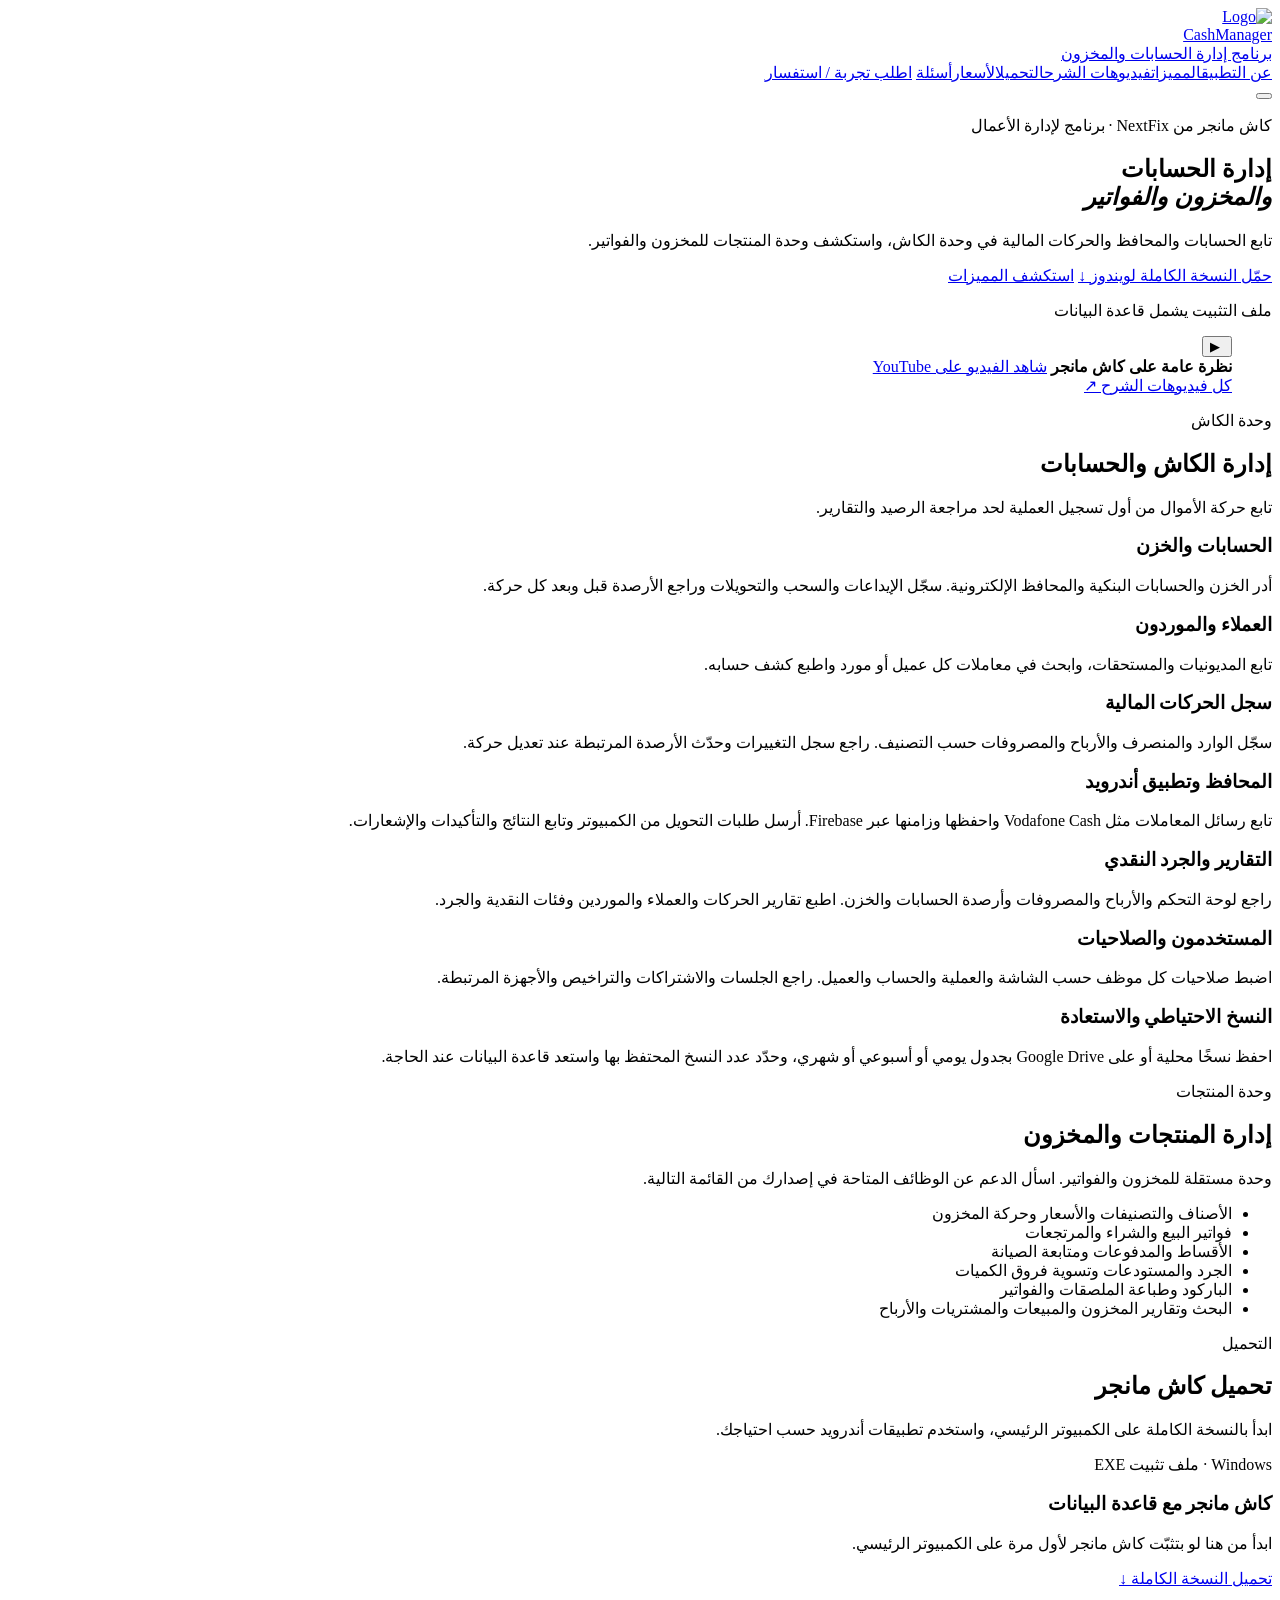
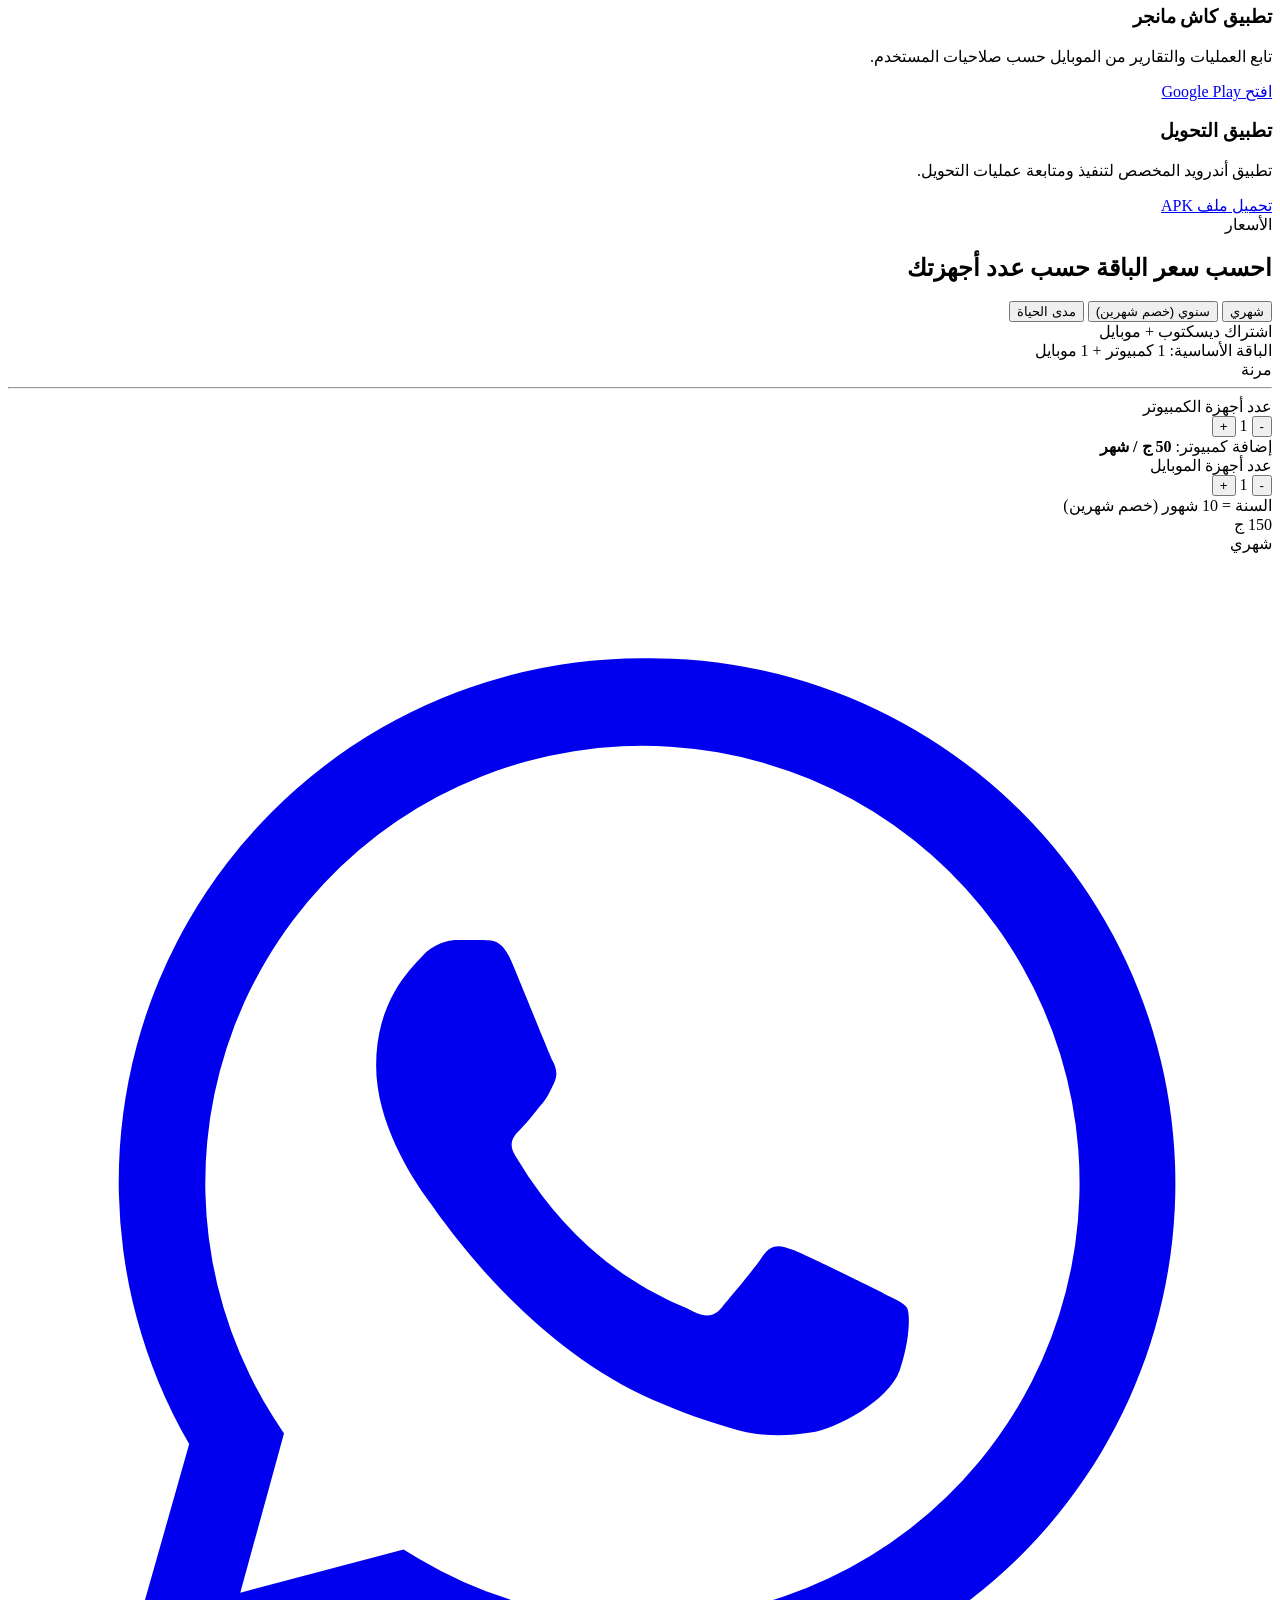
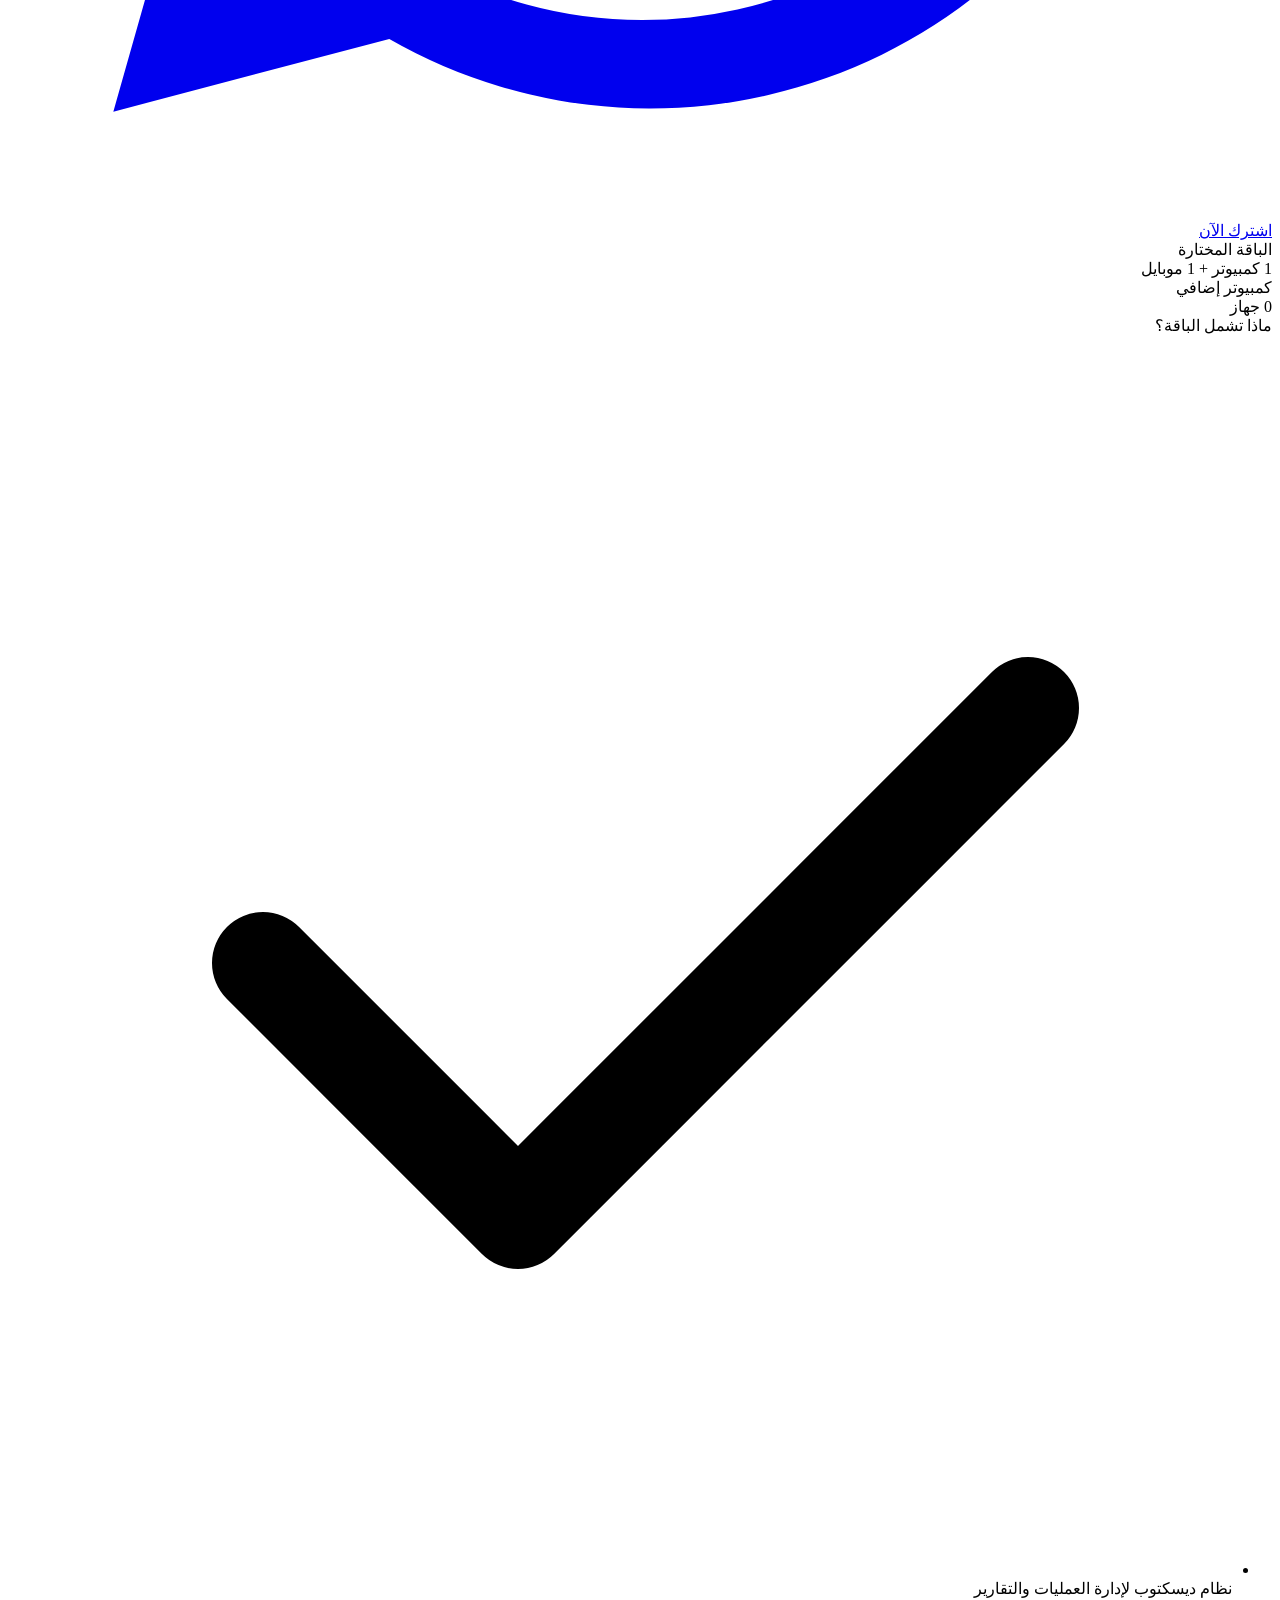
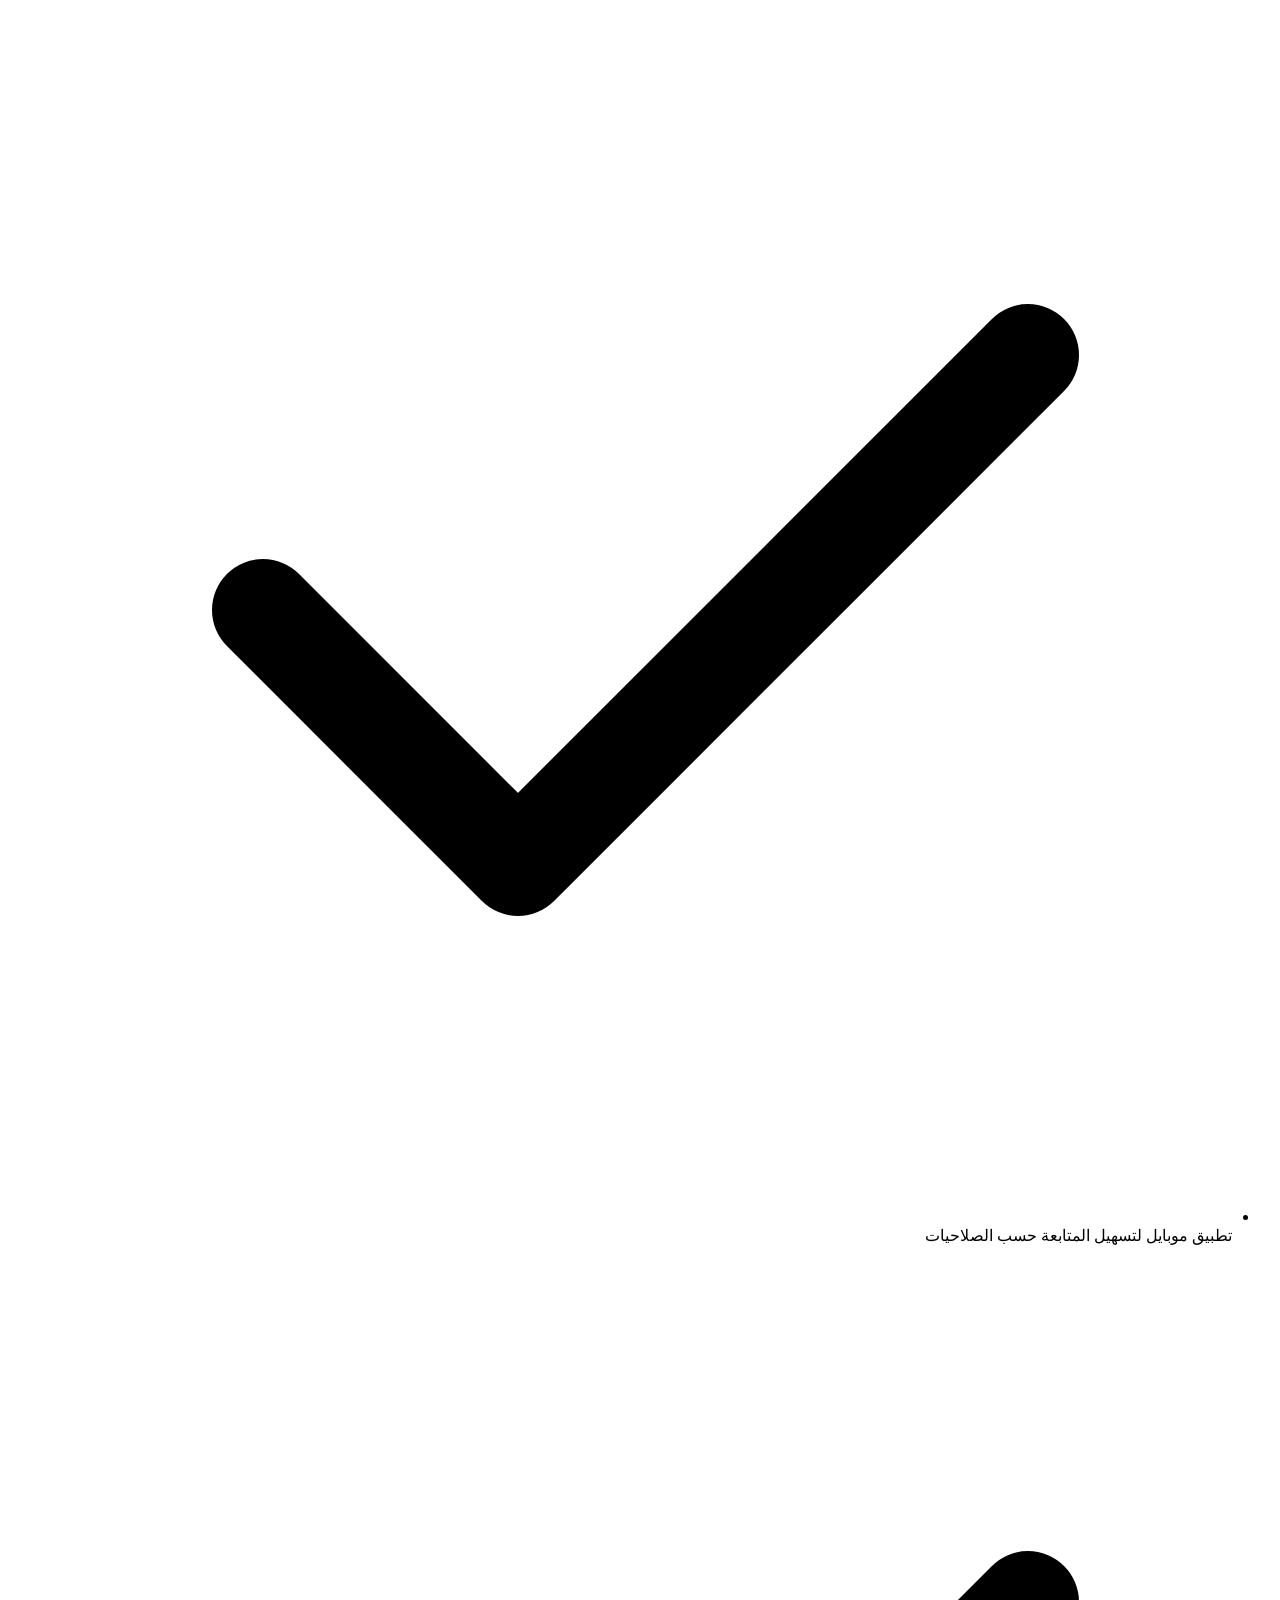
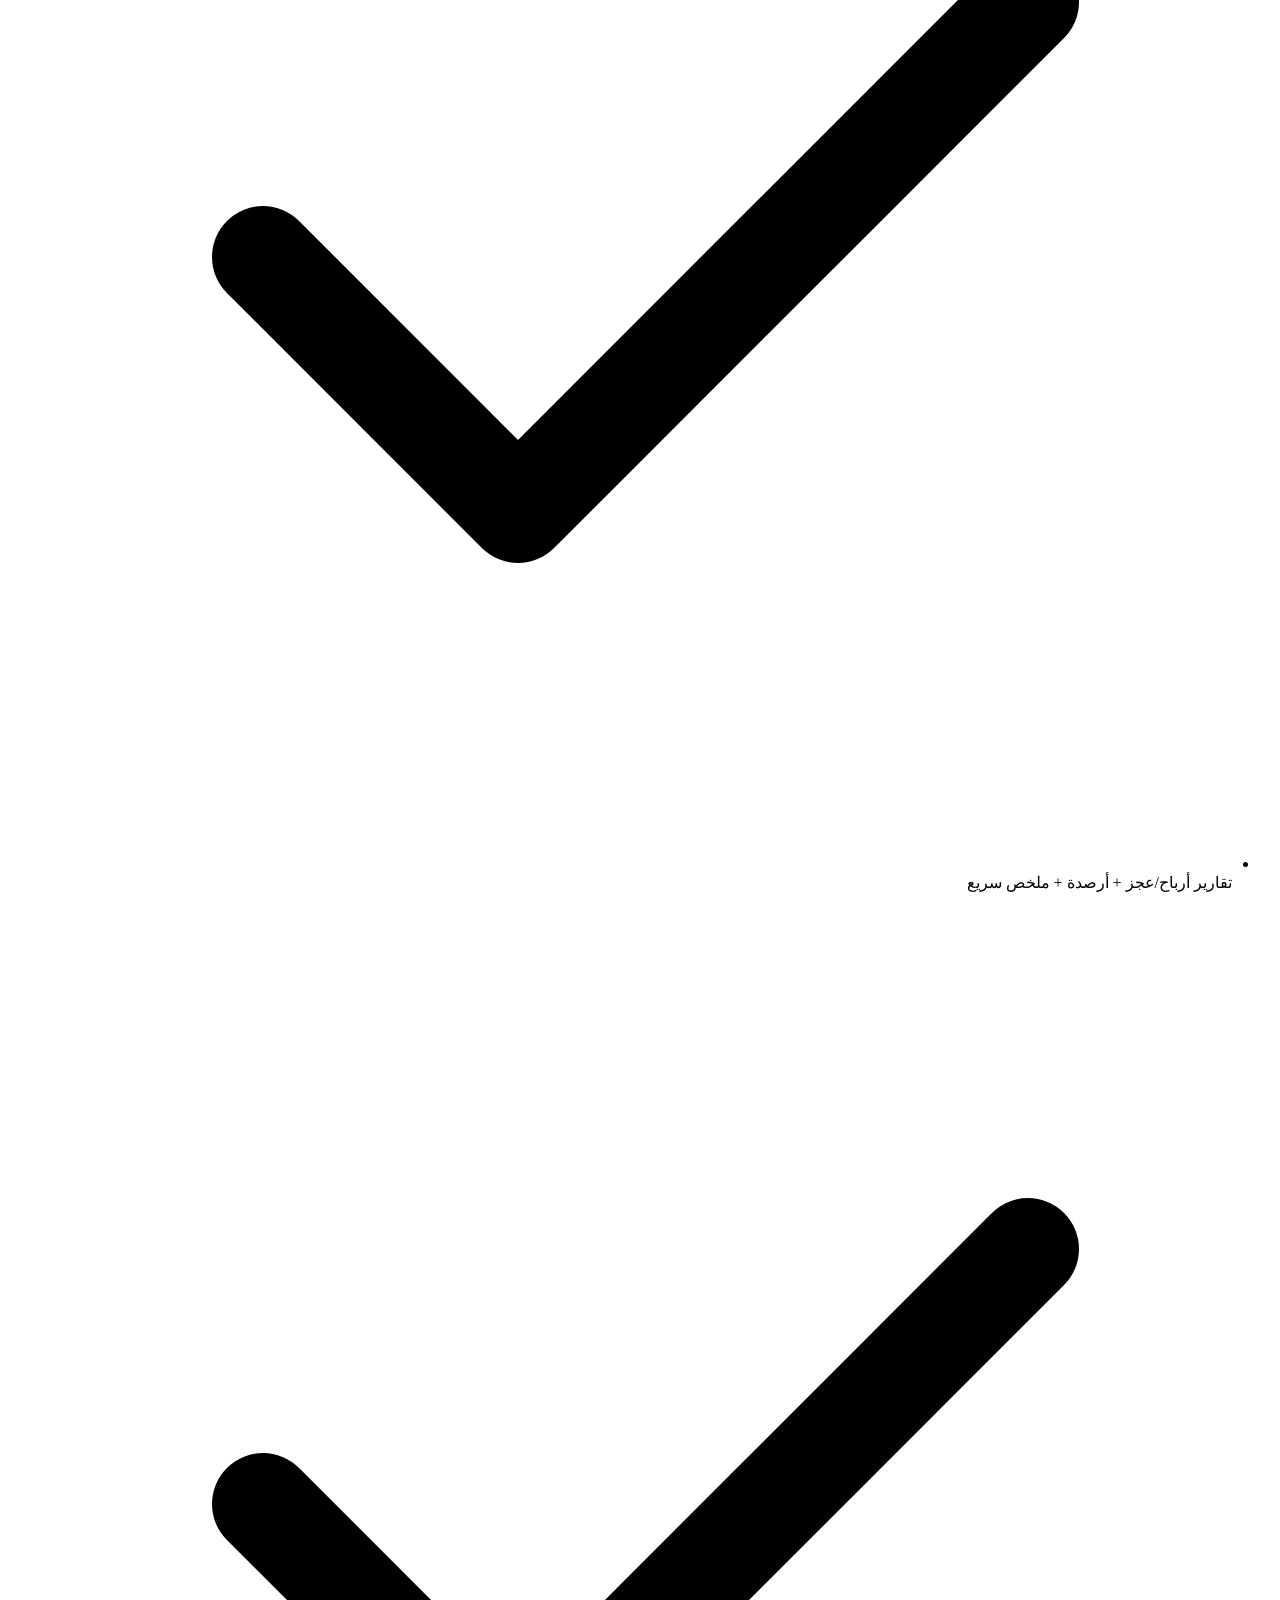
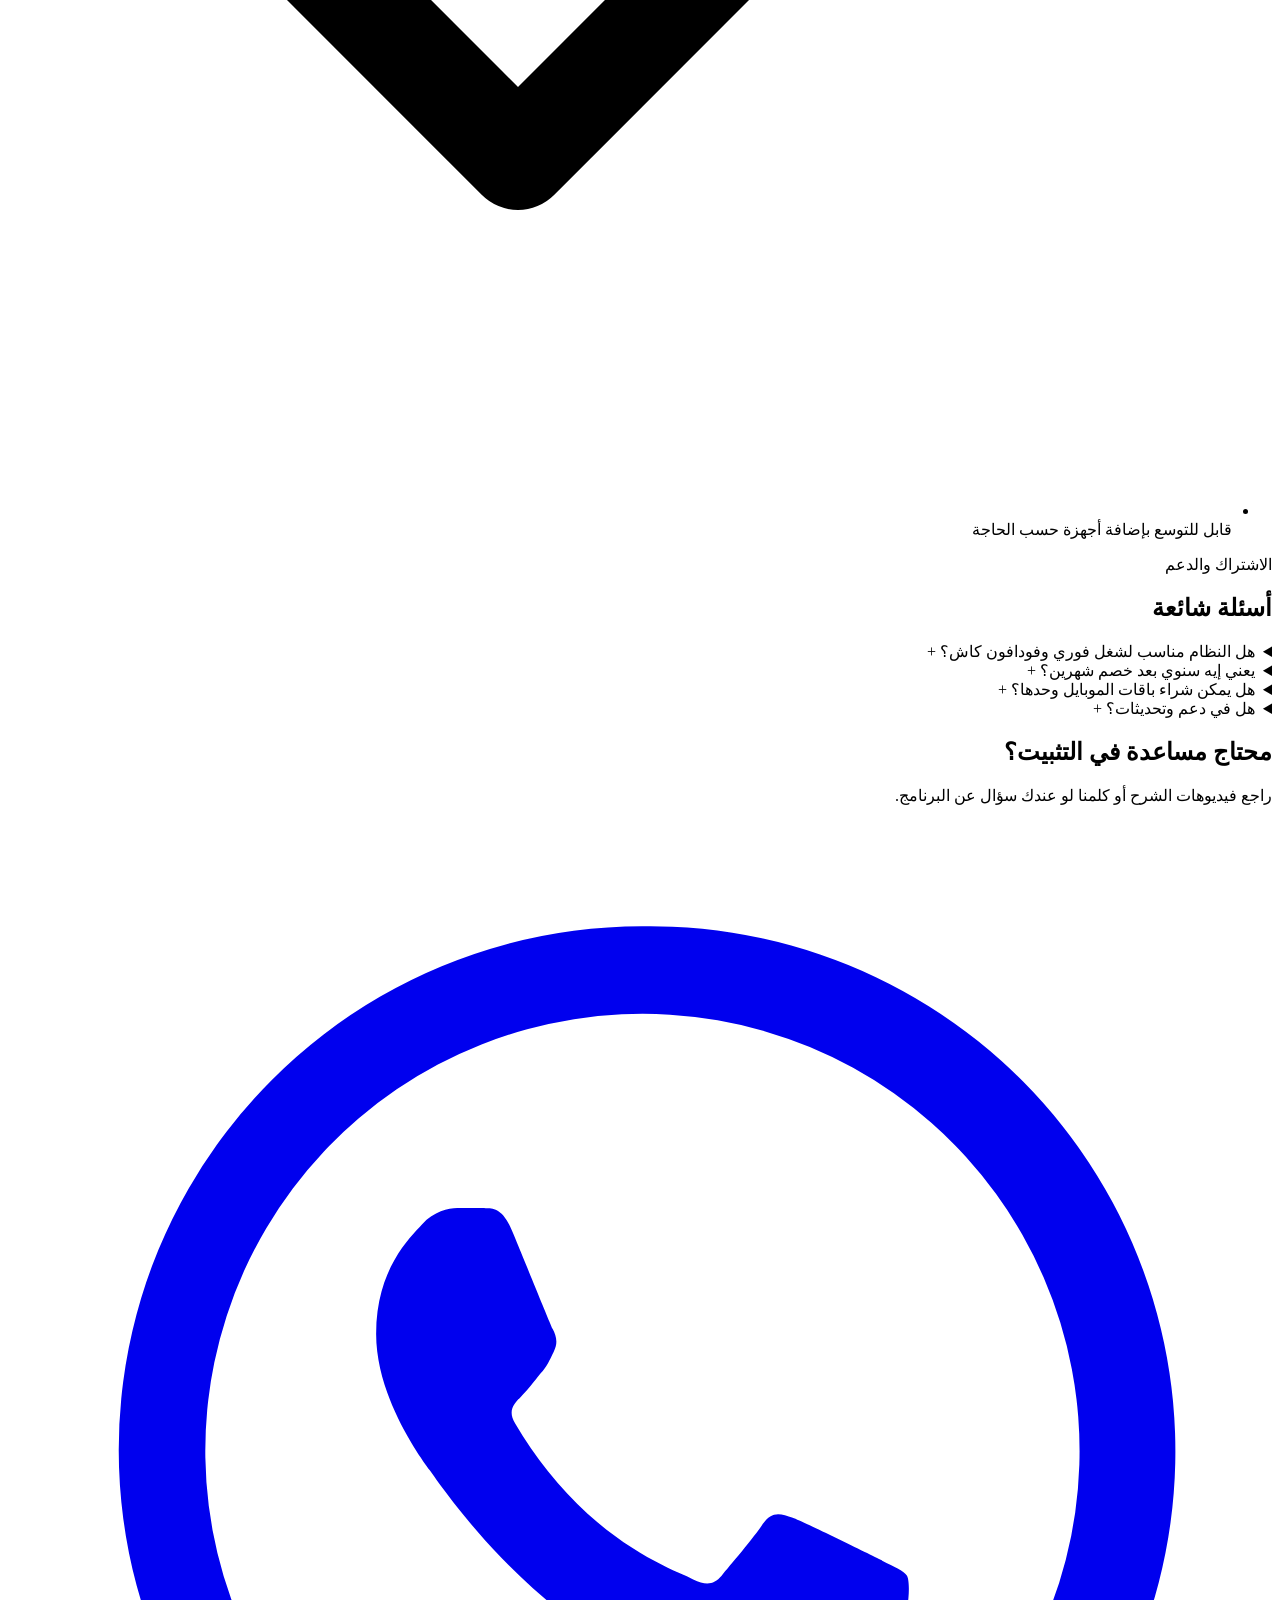
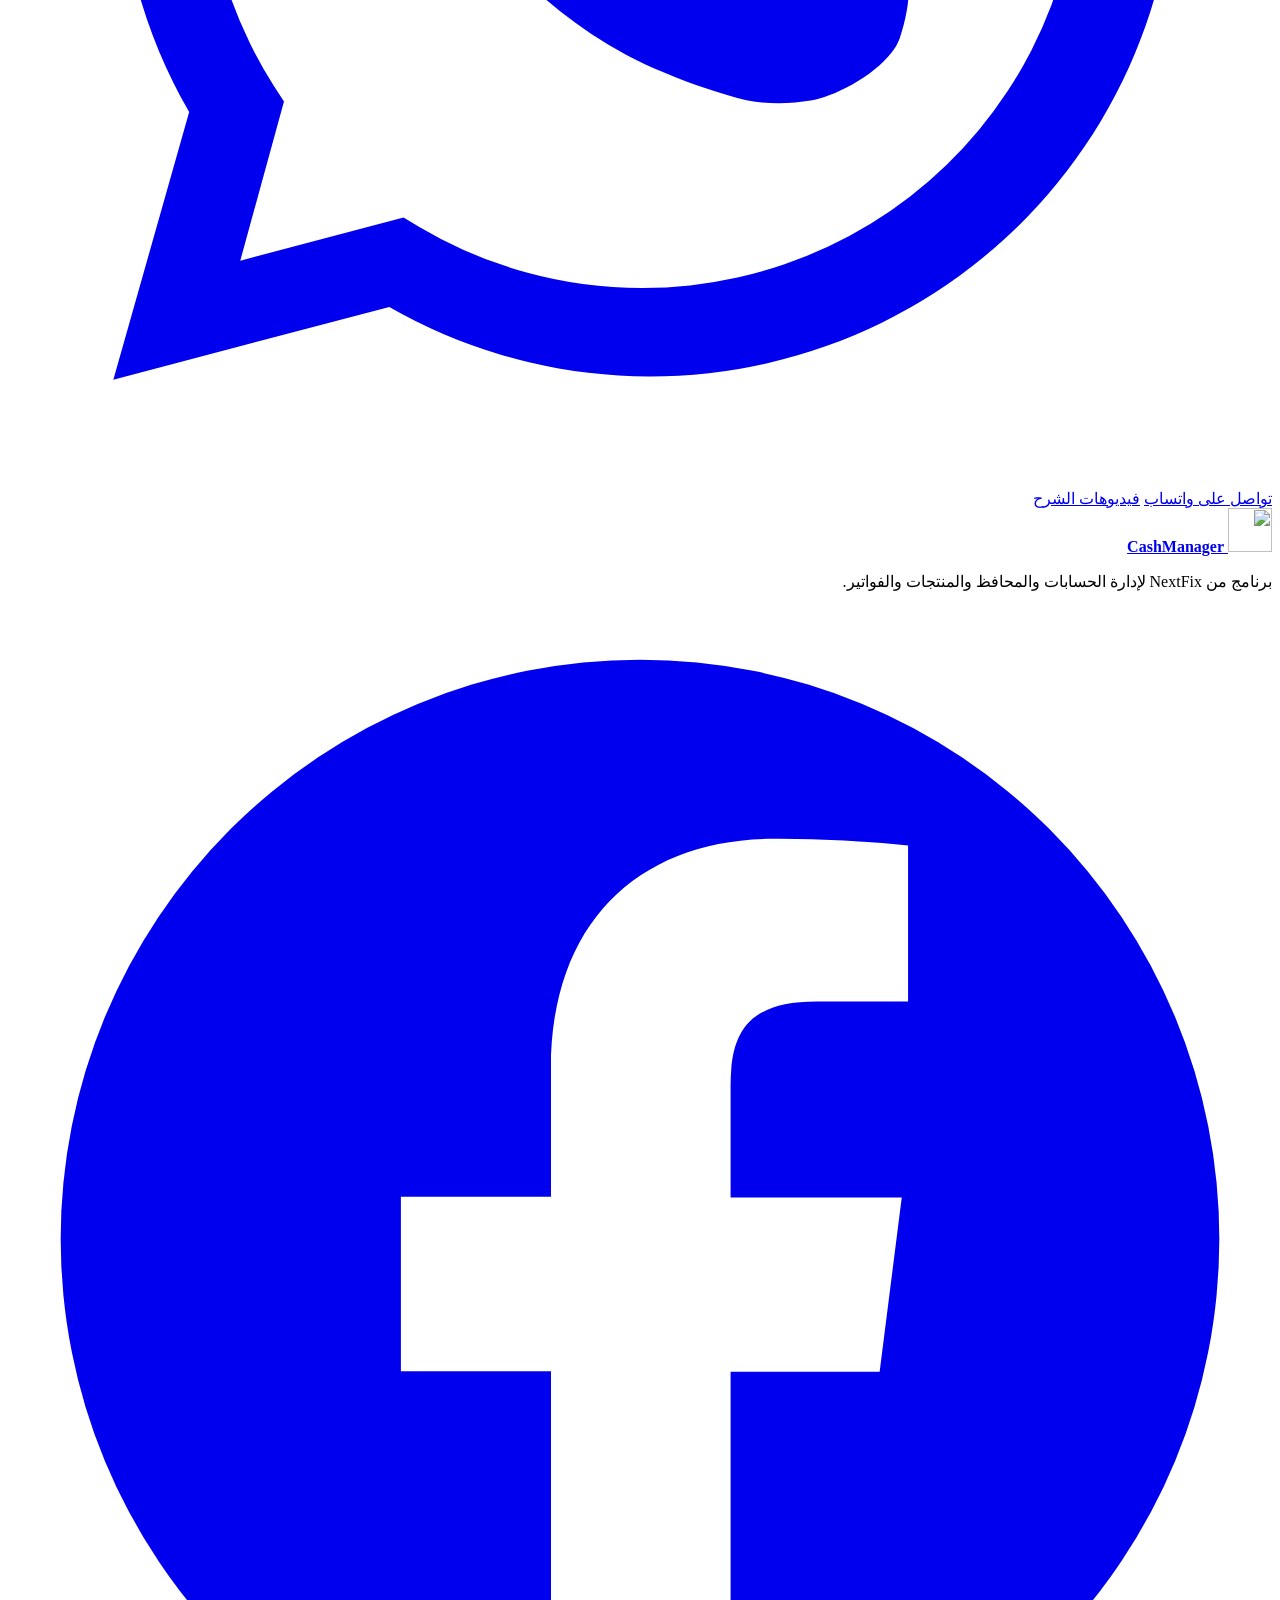
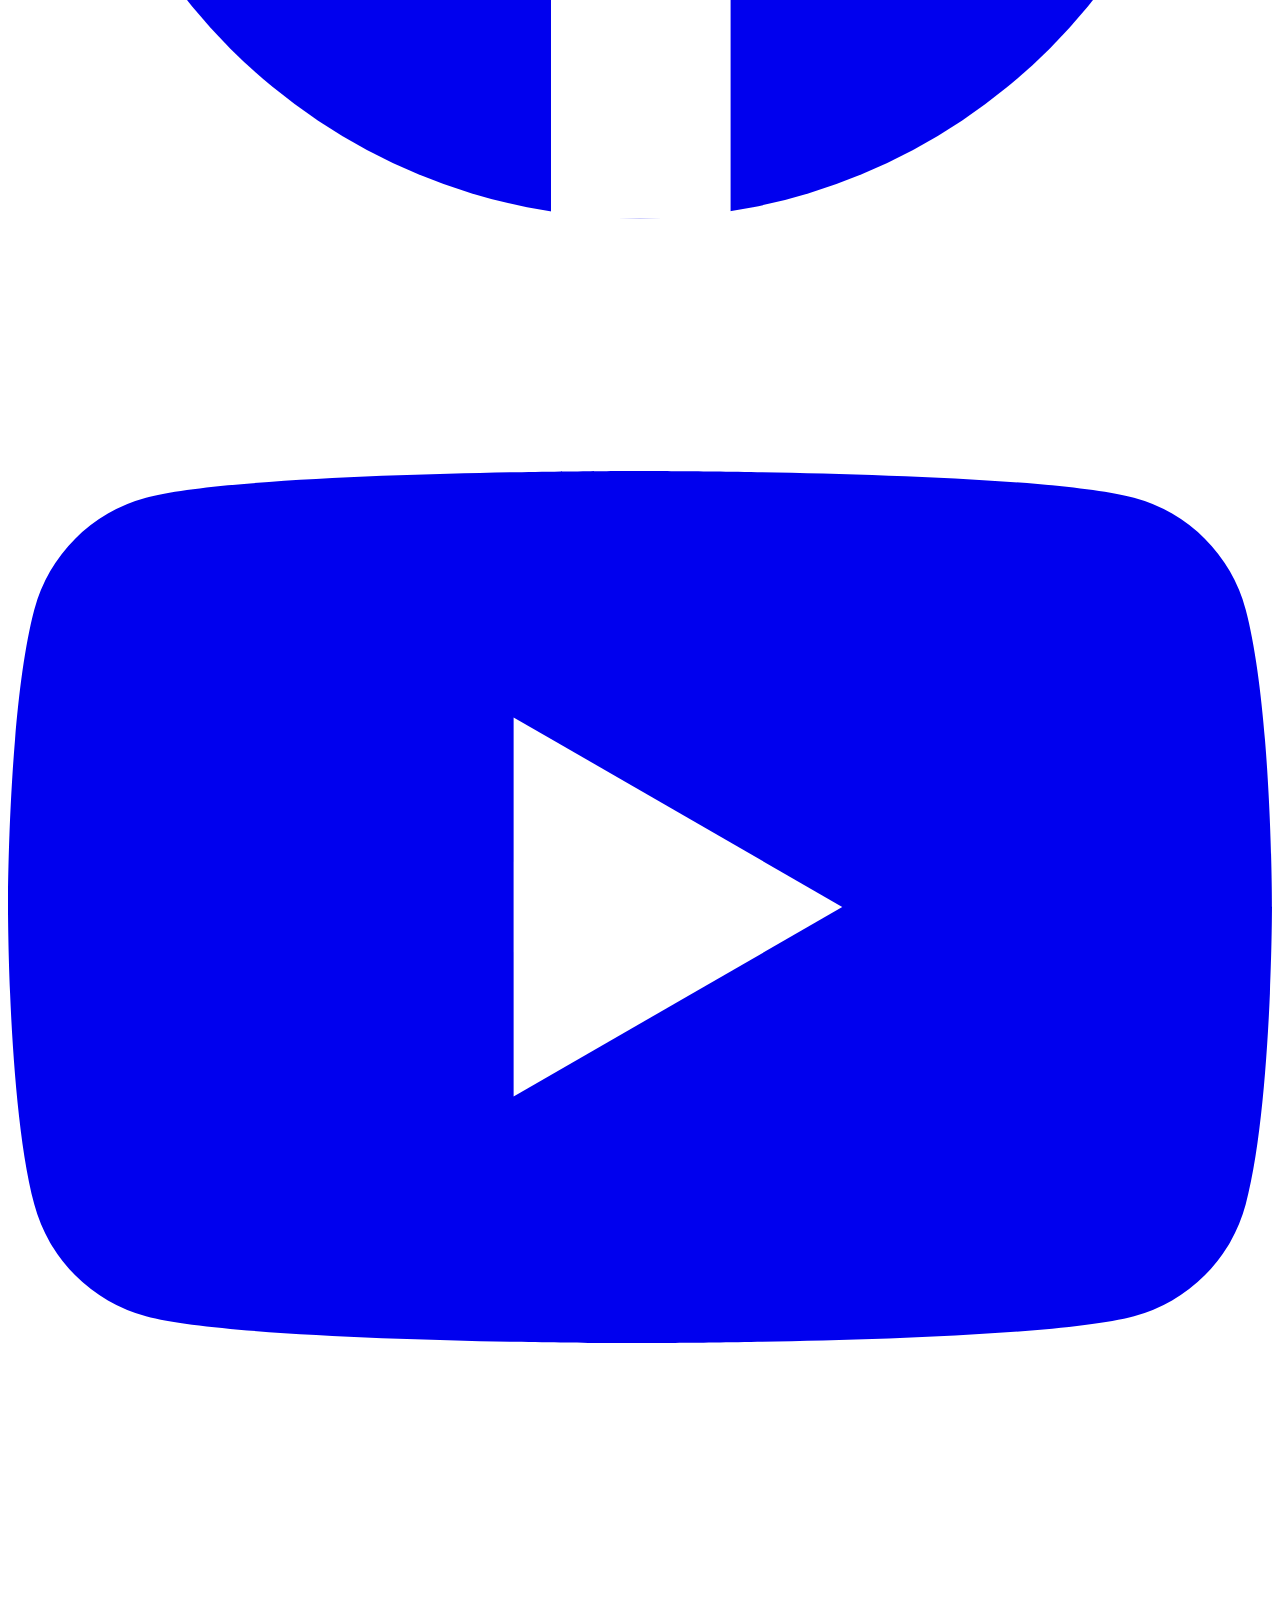
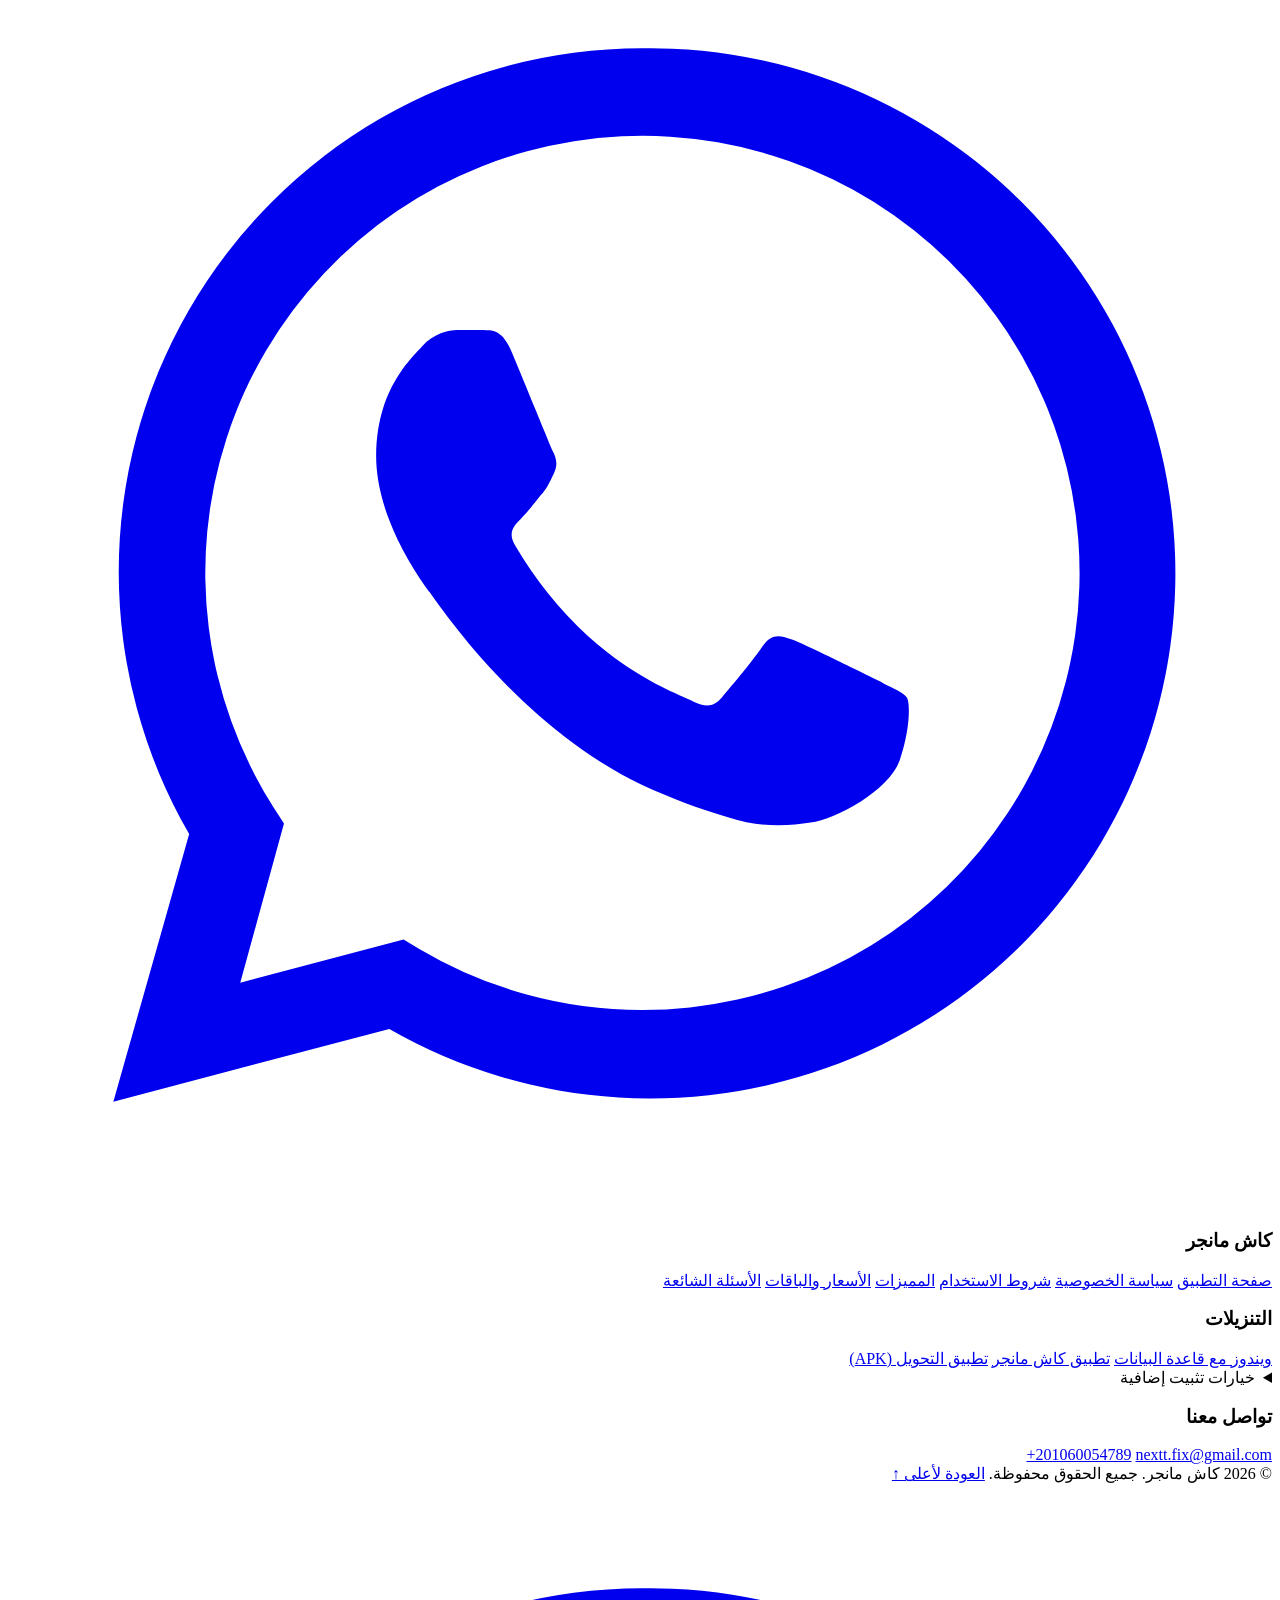
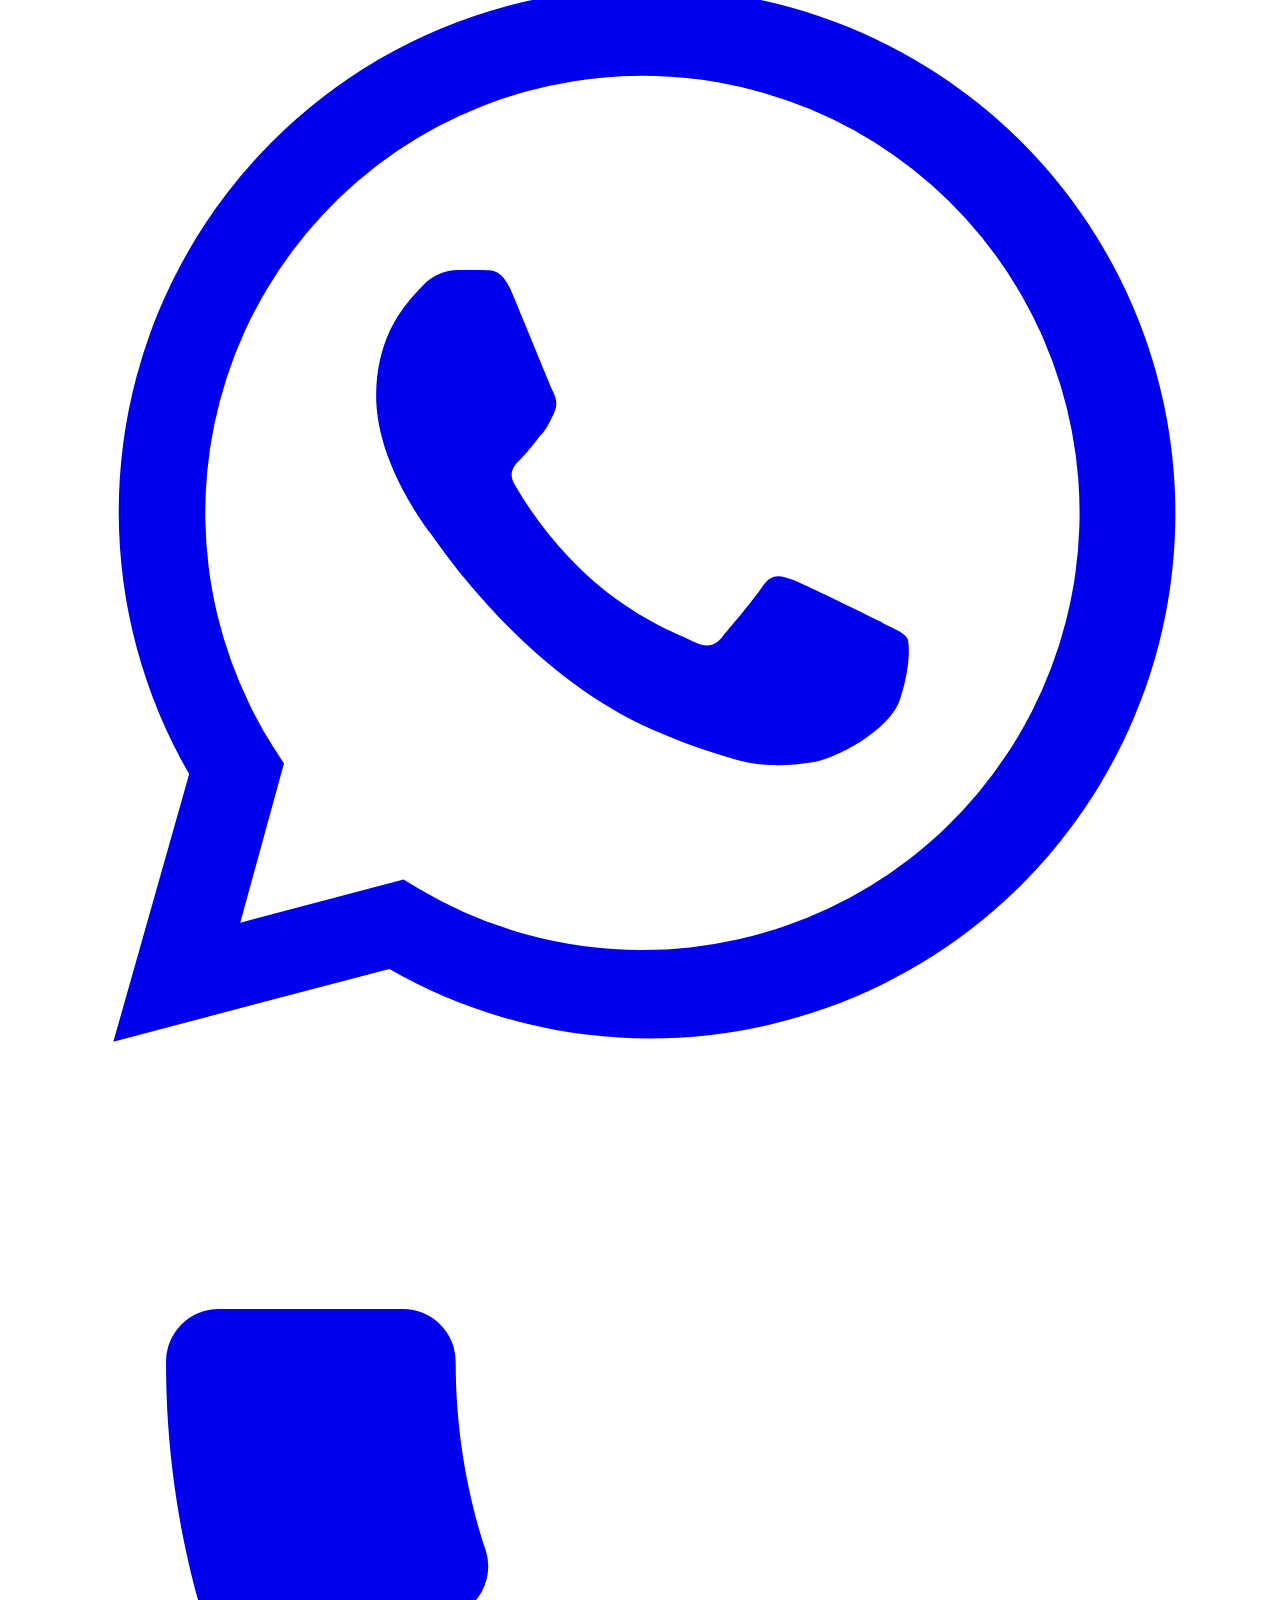
==== commit a3574ba8: "Add files via upload" ====
--- a/index.html
+++ b/index.html
@@ -8,16 +8,16 @@
 		<link href="/CashManager/_app/immutable/assets/0.C4EYQJjb.css" rel="stylesheet">
 		<link href="/CashManager/_app/immutable/assets/Footer.Rpb5TQUL.css" rel="stylesheet">
 		<link href="/CashManager/_app/immutable/assets/2.DqUKTUZa.css" rel="stylesheet">
-		<link rel="modulepreload" href="/CashManager/_app/immutable/entry/start.DKv0X966.js">
-		<link rel="modulepreload" href="/CashManager/_app/immutable/chunks/Bf0lQgUx.js">
+		<link rel="modulepreload" href="/CashManager/_app/immutable/entry/start.DVEJQaaW.js">
+		<link rel="modulepreload" href="/CashManager/_app/immutable/chunks/CyGri5nO.js">
 		<link rel="modulepreload" href="/CashManager/_app/immutable/chunks/DiQJGKIp.js">
-		<link rel="modulepreload" href="/CashManager/_app/immutable/chunks/BC-u8oyA.js">
-		<link rel="modulepreload" href="/CashManager/_app/immutable/entry/app.1vugC_EK.js">
+		<link rel="modulepreload" href="/CashManager/_app/immutable/chunks/CGB3v8K9.js">
+		<link rel="modulepreload" href="/CashManager/_app/immutable/entry/app.BzlUZ2Ol.js">
 		<link rel="modulepreload" href="/CashManager/_app/immutable/chunks/BQvaWUtP.js">
-		<link rel="modulepreload" href="/CashManager/_app/immutable/nodes/0.Bdw0fU1M.js">
+		<link rel="modulepreload" href="/CashManager/_app/immutable/nodes/0.B9JccNCz.js">
 		<link rel="modulepreload" href="/CashManager/_app/immutable/chunks/D30iAKRq.js">
-		<link rel="modulepreload" href="/CashManager/_app/immutable/nodes/2.zLn8hFbU.js">
-		<link rel="modulepreload" href="/CashManager/_app/immutable/chunks/BiLCPmBV.js"><title>CashManager | كاش مانجر لإدارة الحسابات والمخزون</title><!-- HEAD_svelte-ve8sf5_START --><meta name="description" content="كاش مانجر من NextFix لإدارة الحسابات والخزن والمحافظ والمخزون والفواتير، مع تقارير وصلاحيات ونسخ احتياطي محلي وعلى Google Drive."><meta name="theme-color" content="#39a7ff"><link rel="icon" href="/CashManager/favicon.png"><meta property="og:title" content="CashManager | كاش مانجر لإدارة الحسابات والمخزون"><meta property="og:description" content="كاش مانجر من NextFix لإدارة الحسابات والخزن والمحافظ والمخزون والفواتير، مع تقارير وصلاحيات ونسخ احتياطي محلي وعلى Google Drive."><meta property="og:type" content="website"><!-- HEAD_svelte-ve8sf5_END -->
+		<link rel="modulepreload" href="/CashManager/_app/immutable/nodes/2.4SnMwGDO.js">
+		<link rel="modulepreload" href="/CashManager/_app/immutable/chunks/DmzSUL05.js"><title>CashManager | كاش مانجر لإدارة الحسابات والمخزون</title><!-- HEAD_svelte-ve8sf5_START --><meta name="description" content="كاش مانجر من NextFix لإدارة الحسابات والخزن والمحافظ والمخزون والفواتير، مع تقارير وصلاحيات ونسخ احتياطي محلي وعلى Google Drive."><meta name="theme-color" content="#39a7ff"><link rel="icon" href="/CashManager/favicon.png"><meta property="og:title" content="CashManager | كاش مانجر لإدارة الحسابات والمخزون"><meta property="og:description" content="كاش مانجر من NextFix لإدارة الحسابات والخزن والمحافظ والمخزون والفواتير، مع تقارير وصلاحيات ونسخ احتياطي محلي وعلى Google Drive."><meta property="og:type" content="website"><!-- HEAD_svelte-ve8sf5_END -->
 	</head>
 	<body data-sveltekit-preload-data="hover">
 		<div style="display: contents">   <header class="header svelte-kptgid"><div class="container bar svelte-kptgid"><a class="brand svelte-kptgid" href="/CashManager/" aria-label="CashManager"><span class="mark svelte-kptgid" aria-hidden="true" data-svelte-h="svelte-4rk9z4"><img class="logoImg" src="/CashManager/logo.png" alt="Logo"></span> <div class="brandText svelte-kptgid"><div class="name svelte-kptgid">CashManager</div> <div class="tag svelte-kptgid" data-svelte-h="svelte-39ao8q">برنامج إدارة الحسابات والمخزون</div></div></a> <nav class="nav desktop svelte-kptgid" aria-label="التنقل الرئيسي"><a class="link svelte-kptgid" href="/CashManager/application/">عن التطبيق</a><a class="link svelte-kptgid" href="/CashManager/#features">المميزات</a><a class="link svelte-kptgid" href="/CashManager/tutorials/">فيديوهات الشرح</a><a class="link svelte-kptgid" href="/CashManager/#download">التحميل</a><a class="link svelte-kptgid" href="/CashManager/#pricing">الأسعار</a><a class="link svelte-kptgid" href="/CashManager/#faq">أسئلة</a> <a class="btn primary" href="https://wa.me/201060054789" target="_blank" rel="noreferrer" data-svelte-h="svelte-kxjh2m">اطلب تجربة / استفسار</a></nav> <button class="burger svelte-kptgid" aria-label="افتح القائمة" aria-expanded="false"><span class="svelte-kptgid"></span> <span class="svelte-kptgid"></span> <span class="svelte-kptgid"></span></button></div>  </header> <main><section id="top" class="hero svelte-16j5lm3"><div class="container content svelte-16j5lm3"><div class="svelte-16j5lm3"><p class="eyebrow svelte-16j5lm3" data-svelte-h="svelte-1buk3i9"><span class="svelte-16j5lm3"></span> كاش مانجر من NextFix · برنامج لإدارة الأعمال</p> <h1 class="svelte-16j5lm3" data-svelte-h="svelte-12oiceg">إدارة الحسابات<br><em class="svelte-16j5lm3">والمخزون والفواتير</em></h1> <p class="lead svelte-16j5lm3" data-svelte-h="svelte-dxq8zw">تابع الحسابات والمحافظ والحركات المالية في وحدة الكاش، واستكشف وحدة المنتجات للمخزون والفواتير.</p> <div class="actions svelte-16j5lm3" data-svelte-h="svelte-1ik87v3"><a class="btn primary svelte-16j5lm3" href="https://github.com/Nexttfix/CashManager/releases/download/v1.0.0/CashManagerSetup.exe">حمّل النسخة الكاملة لويندوز <span aria-hidden="true">↓</span></a> <a class="btn outline svelte-16j5lm3" href="#features">استكشف المميزات</a></div> <p class="meta svelte-16j5lm3">ملف التثبيت يشمل قاعدة البيانات</p></div> <figure id="tutorials" class="svelte-16j5lm3"><div class="screen svelte-16j5lm3"><button class="play svelte-16j5lm3" aria-label="شغّل فيديو نظرة عامة على برنامج كاش مانجر" data-svelte-h="svelte-4lbu5j"><img src="https://i.ytimg.com/vi/b_Kr8Cqg0pc/hqdefault.jpg" alt="" fetchpriority="high" class="svelte-16j5lm3"> <span aria-hidden="true" class="svelte-16j5lm3">▶</span></button></div> <figcaption class="svelte-16j5lm3" data-svelte-h="svelte-zwtkar"><div><strong>نظرة عامة على كاش مانجر</strong> <a class="watch svelte-16j5lm3" href="https://www.youtube.com/watch?v=b_Kr8Cqg0pc" target="_blank" rel="noreferrer">شاهد الفيديو على YouTube</a></div> <a class="playlist svelte-16j5lm3" href="/CashManager/tutorials/">كل فيديوهات الشرح <span aria-hidden="true">↗</span></a></figcaption></figure></div> </section> <section id="features" class="section"><div class="container"><div style="--ry:14px; --rdelay:0ms;" class="svelte-14bu1cg"><div class="kicker">وحدة الكاش</div> <h2 class="h2">إدارة الكاش والحسابات</h2> <p class="p">تابع حركة الأموال من أول تسجيل العملية لحد مراجعة الرصيد والتقارير.</p> </div> <div class="body svelte-17vlogq"><div class="features svelte-bv6tol"><article class="card pad"><h3 class="svelte-bv6tol">الحسابات والخزن</h3> <p class="svelte-bv6tol">أدر الخزن والحسابات البنكية والمحافظ الإلكترونية. سجّل الإيداعات والسحب والتحويلات وراجع الأرصدة قبل وبعد كل حركة.</p> </article><article class="card pad"><h3 class="svelte-bv6tol">العملاء والموردون</h3> <p class="svelte-bv6tol">تابع المديونيات والمستحقات، وابحث في معاملات كل عميل أو مورد واطبع كشف حسابه.</p> </article><article class="card pad"><h3 class="svelte-bv6tol">سجل الحركات المالية</h3> <p class="svelte-bv6tol">سجّل الوارد والمنصرف والأرباح والمصروفات حسب التصنيف. راجع سجل التغييرات وحدّث الأرصدة المرتبطة عند تعديل حركة.</p> </article><article class="card pad"><h3 class="svelte-bv6tol">المحافظ وتطبيق أندرويد</h3> <p class="svelte-bv6tol">تابع رسائل المعاملات مثل Vodafone Cash واحفظها وزامنها عبر Firebase. أرسل طلبات التحويل من الكمبيوتر وتابع النتائج والتأكيدات والإشعارات.</p> </article><article class="card pad"><h3 class="svelte-bv6tol">التقارير والجرد النقدي</h3> <p class="svelte-bv6tol">راجع لوحة التحكم والأرباح والمصروفات وأرصدة الحسابات والخزن. اطبع تقارير الحركات والعملاء والموردين وفئات النقدية والجرد.</p> </article><article class="card pad"><h3 class="svelte-bv6tol">المستخدمون والصلاحيات</h3> <p class="svelte-bv6tol">اضبط صلاحيات كل موظف حسب الشاشة والعملية والحساب والعميل. راجع الجلسات والاشتراكات والتراخيص والأجهزة المرتبطة.</p> </article><article class="card pad"><h3 class="svelte-bv6tol">النسخ الاحتياطي والاستعادة</h3> <p class="svelte-bv6tol">احفظ نسخًا محلية أو على Google Drive بجدول يومي أو أسبوعي أو شهري، وحدّد عدد النسخ المحتفظ بها واستعد قاعدة البيانات عند الحاجة.</p> </article></div></div></div> </section> <section id="products" class="section"><div class="container"><div style="--ry:14px; --rdelay:0ms;" class="svelte-14bu1cg"><div class="kicker">وحدة المنتجات</div> <h2 class="h2">إدارة المنتجات والمخزون</h2> <p class="p">وحدة مستقلة للمخزون والفواتير. اسأل الدعم عن الوظائف المتاحة في إصدارك من القائمة التالية.</p> </div> <div class="body svelte-17vlogq"><ul class="card pad products svelte-bv6tol"><li>الأصناف والتصنيفات والأسعار وحركة المخزون</li><li>فواتير البيع والشراء والمرتجعات</li><li>الأقساط والمدفوعات ومتابعة الصيانة</li><li>الجرد والمستودعات وتسوية فروق الكميات</li><li>الباركود وطباعة الملصقات والفواتير</li><li>البحث وتقارير المخزون والمبيعات والمشتريات والأرباح</li></ul></div></div> </section> <section id="download" class="section"><div class="container"><div style="--ry:14px; --rdelay:0ms;" class="svelte-14bu1cg"><div class="kicker">التحميل</div> <h2 class="h2">تحميل كاش مانجر</h2> <p class="p">ابدأ بالنسخة الكاملة على الكمبيوتر الرئيسي، واستخدم تطبيقات أندرويد حسب احتياجك.</p> </div> <div class="body svelte-17vlogq"><div class="downloads svelte-14qbsr2" data-svelte-h="svelte-dnrjcy"><article class="setup svelte-14qbsr2"><div><p class="platform svelte-14qbsr2">Windows · ملف تثبيت EXE</p> <h3 class="svelte-14qbsr2">كاش مانجر مع قاعدة البيانات</h3> <p class="svelte-14qbsr2">ابدأ من هنا لو بتثبّت كاش مانجر لأول مرة على الكمبيوتر الرئيسي.</p></div> <a class="btn primary svelte-14qbsr2" href="https://github.com/Nexttfix/CashManager/releases/download/v1.0.0/CashManagerSetup.exe">تحميل النسخة الكاملة <span aria-hidden="true">↓</span></a></article> <div class="mobile-apps svelte-14qbsr2"><article class="card pad svelte-14qbsr2"><h3 class="svelte-14qbsr2">تطبيق كاش مانجر</h3> <p class="svelte-14qbsr2">تابع العمليات والتقارير من الموبايل حسب صلاحيات المستخدم.</p> <a class="btn svelte-14qbsr2" href="https://play.google.com/store/apps/details?id=com.elnahas.cashmanager&amp;hl=ar" target="_blank" rel="noreferrer">افتح Google Play</a></article> <article class="card pad svelte-14qbsr2"><h3 class="svelte-14qbsr2">تطبيق التحويل</h3> <p class="svelte-14qbsr2">تطبيق أندرويد المخصص لتنفيذ ومتابعة عمليات التحويل.</p> <a class="btn svelte-14qbsr2" href="https://github.com/Nexttfix/CashManager/releases/download/v1.0.0/cash_manager_app.apk">تحميل ملف APK</a></article></div> </div></div></div> </section> <section id="pricing" class="section"><div class="container"><div style="--ry:14px; --rdelay:0ms;" class="svelte-14bu1cg"><div class="kicker">الأسعار</div> <h2 class="h2">احسب سعر الباقة حسب عدد أجهزتك</h2>  </div> <div class="body svelte-17vlogq"><div class="calc svelte-1x0um4e"><div style="--ry:14px; --rdelay:0ms;" class="svelte-14bu1cg"><div class="tabs svelte-1x0um4e"><button class="svelte-1x0um4e active" data-svelte-h="svelte-qnk1iw">شهري</button> <button class="svelte-1x0um4e" data-svelte-h="svelte-1a4wmz6">سنوي (خصم شهرين)</button> <button class="svelte-1x0um4e" data-svelte-h="svelte-zetodd">مدى الحياة</button></div> </div> <div class="grid2 svelte-1x0um4e"><div style="--ry:14px; --rdelay:0ms;" class="svelte-14bu1cg"><div class="card pad"><div class="top svelte-1x0um4e"><div><div class="title svelte-1x0um4e" data-svelte-h="svelte-15chbm1">اشتراك ديسكتوب + موبايل</div> <div class="hint svelte-1x0um4e">الباقة الأساسية: 1 كمبيوتر + 1 موبايل</div></div> <span class="badge" data-svelte-h="svelte-bb1l2x">مرنة</span></div> <hr class="soft"> <div class="controls svelte-1x0um4e"><div class="ctrl svelte-1x0um4e"><label class="svelte-1x0um4e" data-svelte-h="svelte-1o2yvia">عدد أجهزة الكمبيوتر</label> <div class="stepper svelte-1x0um4e"><button aria-label="تقليل عدد أجهزة الكمبيوتر" class="svelte-1x0um4e" data-svelte-h="svelte-kog88o">-</button> <span class="svelte-1x0um4e">1</span> <button aria-label="زيادة عدد أجهزة الكمبيوتر" class="svelte-1x0um4e" data-svelte-h="svelte-18si79j">+</button></div> <div class="note svelte-1x0um4e">إضافة كمبيوتر: <b>50 ج / شهر</b></div></div> <div class="ctrl svelte-1x0um4e"><label class="svelte-1x0um4e" data-svelte-h="svelte-1q8vytb">عدد أجهزة الموبايل</label> <div class="stepper svelte-1x0um4e"><button aria-label="تقليل عدد أجهزة الموبايل" class="svelte-1x0um4e" data-svelte-h="svelte-l1cfrf">-</button> <span class="svelte-1x0um4e">1</span> <button aria-label="زيادة عدد أجهزة الموبايل" class="svelte-1x0um4e" data-svelte-h="svelte-1yjh3nc">+</button></div> <div class="note svelte-1x0um4e" data-svelte-h="svelte-i6mmfh">السنة = 10 شهور (خصم شهرين)</div></div></div> <div class="priceLine svelte-1x0um4e"><div class="price svelte-1x0um4e"><div class="p0 svelte-1x0um4e">150 <span class="svelte-1x0um4e" data-svelte-h="svelte-1uv5r7a">ج</span></div> <div class="p1 svelte-1x0um4e" data-svelte-h="svelte-2y8m2e">شهري</div></div> <a class="btn primary" href="https://wa.me/201060054789" target="_blank" rel="noreferrer"><span class="i svelte-1x0um4e" aria-hidden="true"><!-- HTML_TAG_START --><svg viewBox="0 0 24 24" fill="currentColor" aria-hidden="true">
@@ -41,7 +41,7 @@
     <path d="m9.6 15.6 6.24-3.6L9.6 8.4v7.2Z" fill="white"/>
   </svg><!-- HTML_TAG_END --></span></a> <a class="whatsapp svelte-1u4u56k" href="https://wa.me/201060054789" target="_blank" rel="noreferrer" aria-label="كاش مانجر على واتساب"><span class="icon svelte-1u4u56k"><!-- HTML_TAG_START --><svg viewBox="0 0 24 24" fill="currentColor" aria-hidden="true">
     <path d="M12.04 2a9.94 9.94 0 0 0-8.6 14.92L2 22l5.24-1.38A9.97 9.97 0 1 0 12.04 2Zm0 18.26a8.28 8.28 0 0 1-4.23-1.16l-.3-.18-3.1.82.83-3.02-.2-.31a8.3 8.3 0 1 1 7 3.85Zm4.56-6.22c-.25-.12-1.48-.73-1.7-.81-.24-.09-.4-.13-.57.12-.16.25-.64.81-.78.98-.15.17-.29.19-.54.07-.25-.13-1.05-.39-2-1.24a7.52 7.52 0 0 1-1.38-1.72c-.15-.25-.02-.38.11-.51.11-.11.25-.29.37-.44.13-.14.17-.25.25-.41.09-.17.05-.31-.02-.44-.06-.13-.56-1.36-.77-1.86-.2-.49-.41-.42-.56-.43h-.48c-.17 0-.44.06-.67.31-.23.25-.87.85-.87 2.08s.89 2.41 1.01 2.58c.13.16 1.76 2.68 4.25 3.76.6.26 1.06.41 1.42.52.6.2 1.14.17 1.57.1.48-.07 1.48-.6 1.69-1.18.2-.58.2-1.08.14-1.19-.06-.1-.23-.16-.48-.29Z"/>
-  </svg><!-- HTML_TAG_END --></span></a></div></div> <nav aria-label="روابط كاش مانجر" class="svelte-1u4u56k"><h3 class="svelte-1u4u56k" data-svelte-h="svelte-1ryziq7">كاش مانجر</h3> <a href="/CashManager/application/" class="svelte-1u4u56k">صفحة التطبيق</a> <a href="/CashManager/privacy-policy/" class="svelte-1u4u56k">سياسة الخصوصية</a> <a href="/CashManager/#features" class="svelte-1u4u56k">المميزات</a> <a href="/CashManager/#pricing" class="svelte-1u4u56k">الأسعار والباقات</a> <a href="/CashManager/#faq" class="svelte-1u4u56k">الأسئلة الشائعة</a></nav> <div class="links svelte-1u4u56k" data-svelte-h="svelte-19tggs"><h3 class="svelte-1u4u56k">التنزيلات</h3> <a href="https://github.com/Nexttfix/CashManager/releases/download/v1.0.0/CashManagerSetup.exe" class="svelte-1u4u56k">ويندوز مع قاعدة البيانات</a> <a href="https://play.google.com/store/apps/details?id=com.elnahas.cashmanager&amp;hl=ar" target="_blank" rel="noreferrer" class="svelte-1u4u56k">تطبيق كاش مانجر</a> <a href="https://github.com/Nexttfix/CashManager/releases/download/v1.0.0/cash_manager_app.apk" class="svelte-1u4u56k">تطبيق التحويل (APK)</a> <details class="svelte-1u4u56k"><summary class="svelte-1u4u56k">خيارات تثبيت إضافية</summary> <a href="https://github.com/Nexttfix/CashManager/releases/download/v1.0.0/CashManager.msi" class="svelte-1u4u56k">تحميل البرنامج فقط (MSI)</a> <p class="svelte-1u4u56k">لجهاز إضافي. ملف التثبيت بدون قاعدة البيانات.</p></details></div> <div class="links svelte-1u4u56k"><h3 class="svelte-1u4u56k" data-svelte-h="svelte-1eypvlf">تواصل معنا</h3> <a href="mailto:nextt.fix@gmail.com" class="svelte-1u4u56k"><bdi>nextt.fix@gmail.com</bdi></a> <a href="tel:+201060054789" class="svelte-1u4u56k"><bdi>+201060054789</bdi></a></div></div> <div class="bottom svelte-1u4u56k"><span>© 2026 كاش مانجر. جميع الحقوق محفوظة.</span> <a href="#top" class="svelte-1u4u56k" data-svelte-h="svelte-najfwq">العودة لأعلى ↑</a></div></div> </footer> <div class="dock svelte-1irot6j" role="group" aria-label="التواصل السريع"><a class="fab whatsapp svelte-1irot6j" href="https://wa.me/201060054789" target="_blank" rel="noreferrer" aria-label="واتساب"><!-- HTML_TAG_START --><svg viewBox="0 0 24 24" fill="currentColor" aria-hidden="true">
+  </svg><!-- HTML_TAG_END --></span></a></div></div> <nav aria-label="روابط كاش مانجر" class="svelte-1u4u56k"><h3 class="svelte-1u4u56k" data-svelte-h="svelte-1ryziq7">كاش مانجر</h3> <a href="/CashManager/application/" class="svelte-1u4u56k">صفحة التطبيق</a> <a href="/CashManager/privacy-policy/" class="svelte-1u4u56k">سياسة الخصوصية</a> <a href="/CashManager/terms/" class="svelte-1u4u56k">شروط الاستخدام</a> <a href="/CashManager/#features" class="svelte-1u4u56k">المميزات</a> <a href="/CashManager/#pricing" class="svelte-1u4u56k">الأسعار والباقات</a> <a href="/CashManager/#faq" class="svelte-1u4u56k">الأسئلة الشائعة</a></nav> <div class="links svelte-1u4u56k" data-svelte-h="svelte-19tggs"><h3 class="svelte-1u4u56k">التنزيلات</h3> <a href="https://github.com/Nexttfix/CashManager/releases/download/v1.0.0/CashManagerSetup.exe" class="svelte-1u4u56k">ويندوز مع قاعدة البيانات</a> <a href="https://play.google.com/store/apps/details?id=com.elnahas.cashmanager&amp;hl=ar" target="_blank" rel="noreferrer" class="svelte-1u4u56k">تطبيق كاش مانجر</a> <a href="https://github.com/Nexttfix/CashManager/releases/download/v1.0.0/cash_manager_app.apk" class="svelte-1u4u56k">تطبيق التحويل (APK)</a> <details class="svelte-1u4u56k"><summary class="svelte-1u4u56k">خيارات تثبيت إضافية</summary> <a href="https://github.com/Nexttfix/CashManager/releases/download/v1.0.0/CashManager.msi" class="svelte-1u4u56k">تحميل البرنامج فقط (MSI)</a> <p class="svelte-1u4u56k">لجهاز إضافي. ملف التثبيت بدون قاعدة البيانات.</p></details></div> <div class="links svelte-1u4u56k"><h3 class="svelte-1u4u56k" data-svelte-h="svelte-1eypvlf">تواصل معنا</h3> <a href="mailto:nextt.fix@gmail.com" class="svelte-1u4u56k"><bdi>nextt.fix@gmail.com</bdi></a> <a href="tel:+201060054789" class="svelte-1u4u56k"><bdi>+201060054789</bdi></a></div></div> <div class="bottom svelte-1u4u56k"><span>© 2026 كاش مانجر. جميع الحقوق محفوظة.</span> <a href="#top" class="svelte-1u4u56k" data-svelte-h="svelte-najfwq">العودة لأعلى ↑</a></div></div> </footer> <div class="dock svelte-1irot6j" role="group" aria-label="التواصل السريع"><a class="fab whatsapp svelte-1irot6j" href="https://wa.me/201060054789" target="_blank" rel="noreferrer" aria-label="واتساب"><!-- HTML_TAG_START --><svg viewBox="0 0 24 24" fill="currentColor" aria-hidden="true">
     <path d="M12.04 2a9.94 9.94 0 0 0-8.6 14.92L2 22l5.24-1.38A9.97 9.97 0 1 0 12.04 2Zm0 18.26a8.28 8.28 0 0 1-4.23-1.16l-.3-.18-3.1.82.83-3.02-.2-.31a8.3 8.3 0 1 1 7 3.85Zm4.56-6.22c-.25-.12-1.48-.73-1.7-.81-.24-.09-.4-.13-.57.12-.16.25-.64.81-.78.98-.15.17-.29.19-.54.07-.25-.13-1.05-.39-2-1.24a7.52 7.52 0 0 1-1.38-1.72c-.15-.25-.02-.38.11-.51.11-.11.25-.29.37-.44.13-.14.17-.25.25-.41.09-.17.05-.31-.02-.44-.06-.13-.56-1.36-.77-1.86-.2-.49-.41-.42-.56-.43h-.48c-.17 0-.44.06-.67.31-.23.25-.87.85-.87 2.08s.89 2.41 1.01 2.58c.13.16 1.76 2.68 4.25 3.76.6.26 1.06.41 1.42.52.6.2 1.14.17 1.57.1.48-.07 1.48-.6 1.69-1.18.2-.58.2-1.08.14-1.19-.06-.1-.23-.16-.48-.29Z"/>
   </svg><!-- HTML_TAG_END --></a> <a class="fab phone svelte-1irot6j" href="tel:+201060054789" aria-label="اتصل بنا"><!-- HTML_TAG_START --><svg viewBox="0 0 24 24" fill="currentColor" aria-hidden="true">
     <path d="M6.62 10.79a15.05 15.05 0 0 0 6.59 6.59l2.2-2.2a1 1 0 0 1 1.01-.24c1.12.37 2.33.57 3.58.57a1 1 0 0 1 1 1V20a1 1 0 0 1-1 1C10.61 21 3 13.39 3 4a1 1 0 0 1 1-1h3.5a1 1 0 0 1 1 1c0 1.25.2 2.46.57 3.58a1 1 0 0 1-.24 1.01l-2.21 2.2Z"/>
@@ -55,7 +55,7 @@
 			
 			<script>
 				{
-					__sveltekit_1aw545y = {
+					__sveltekit_1bfua7r = {
 						base: "/CashManager",
 						assets: "/CashManager"
 					};
@@ -63,8 +63,8 @@
 					const element = document.currentScript.parentElement;
 
 					Promise.all([
-						import("/CashManager/_app/immutable/entry/start.DKv0X966.js"),
-						import("/CashManager/_app/immutable/entry/app.1vugC_EK.js")
+						import("/CashManager/_app/immutable/entry/start.DVEJQaaW.js"),
+						import("/CashManager/_app/immutable/entry/app.BzlUZ2Ol.js")
 					]).then(([kit, app]) => {
 						kit.start(app, element, {
 							node_ids: [0, 2],
